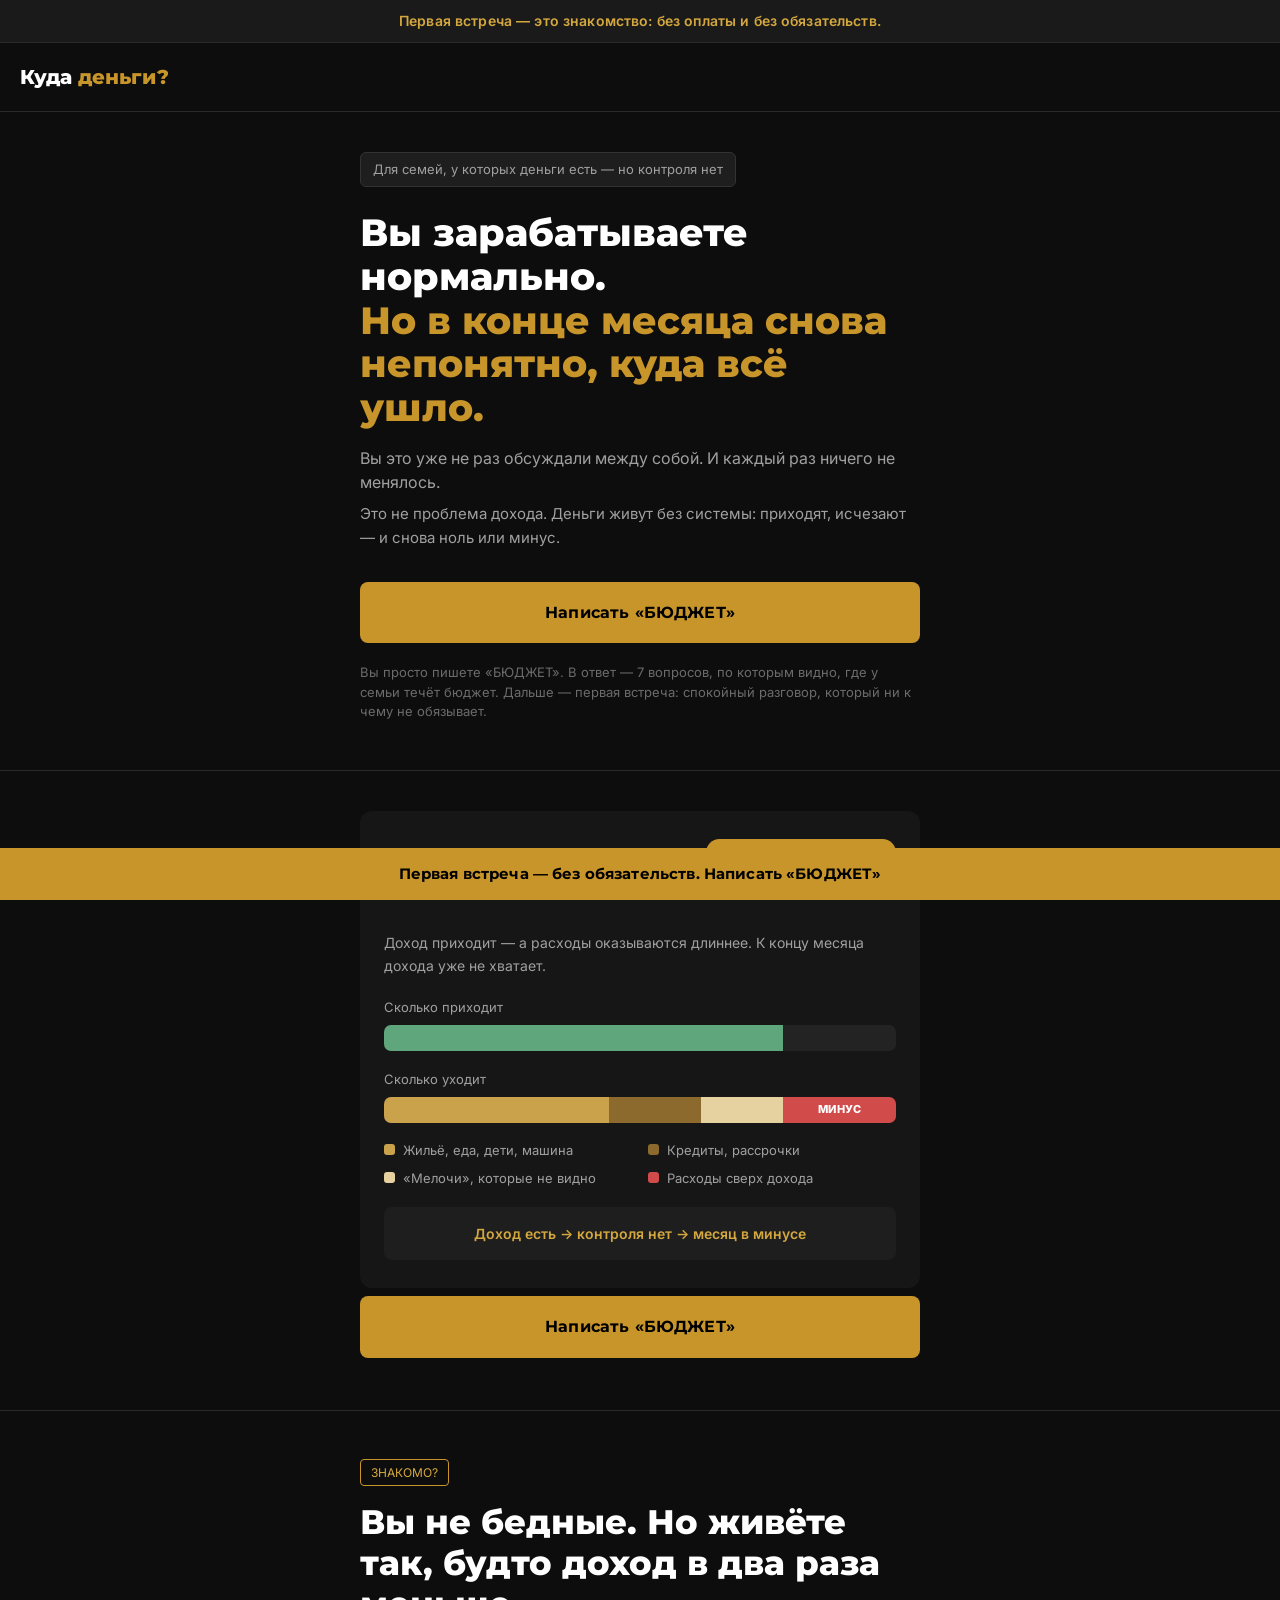
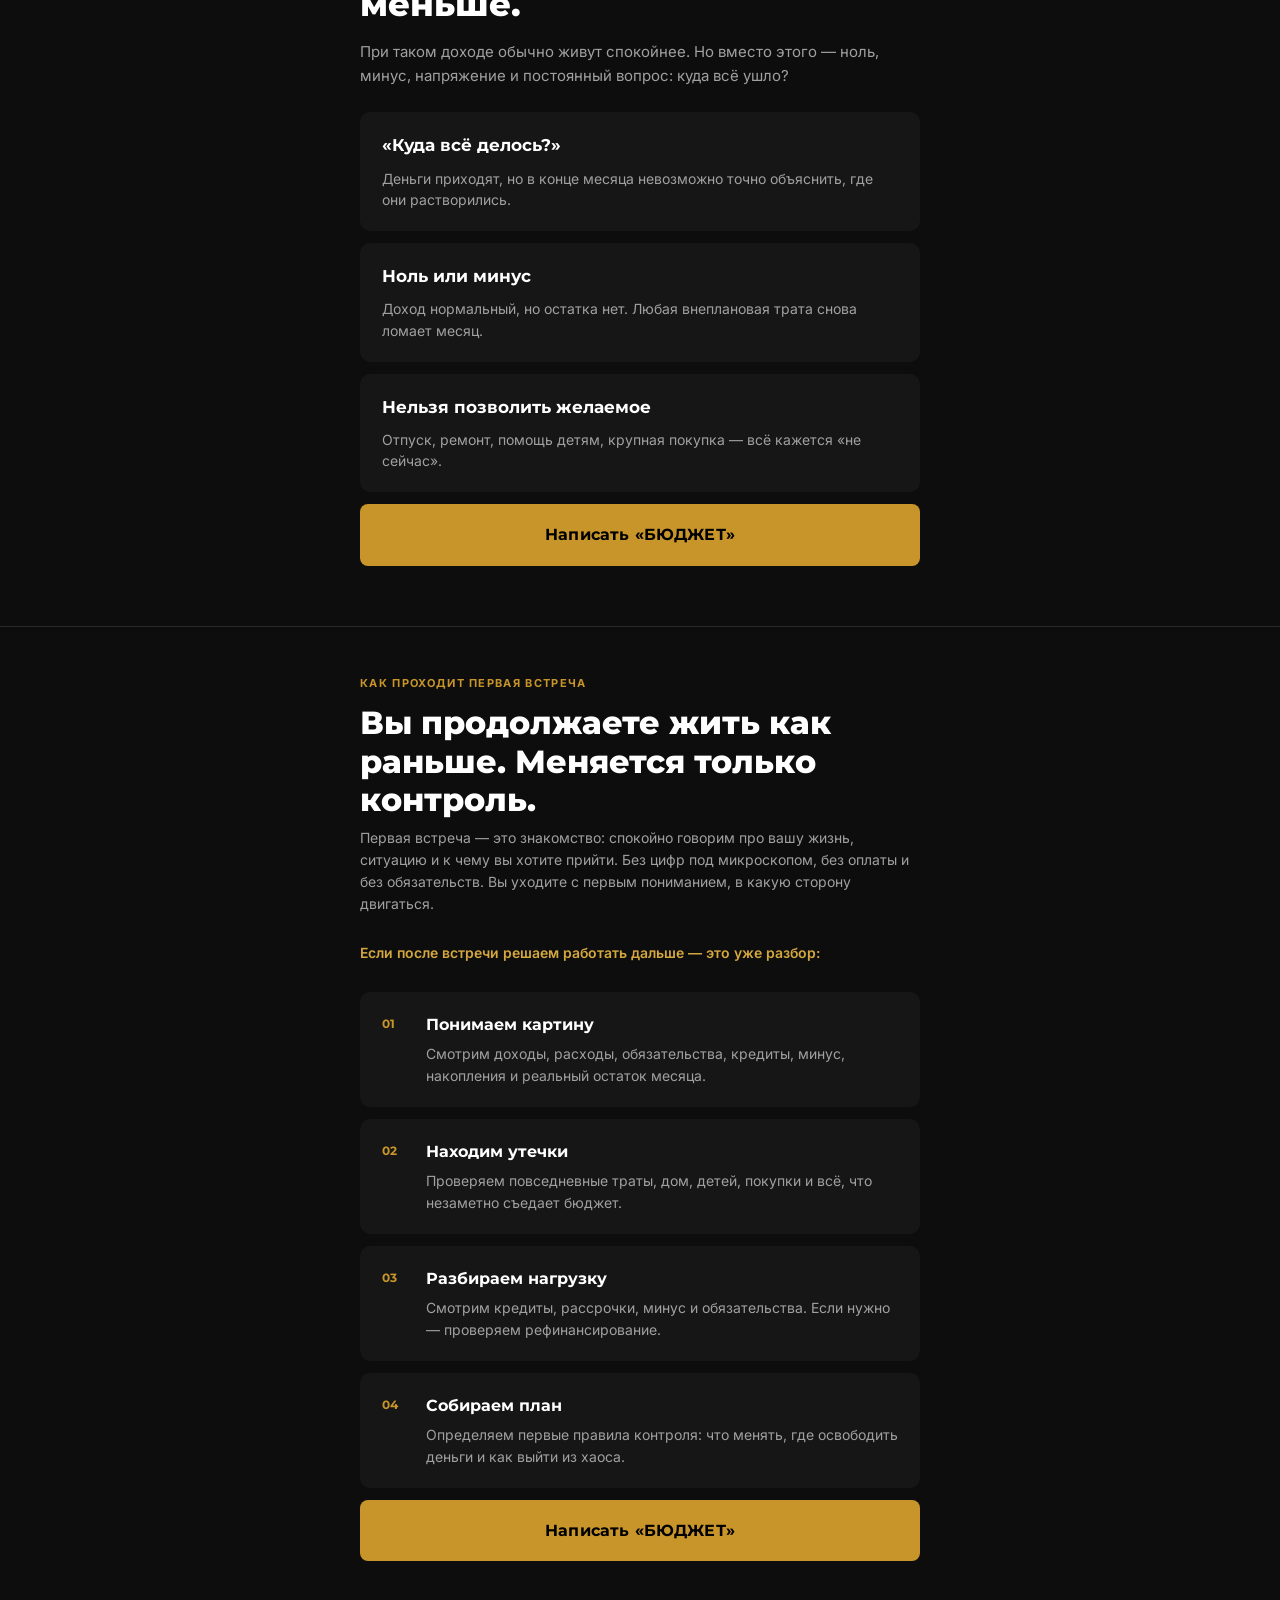
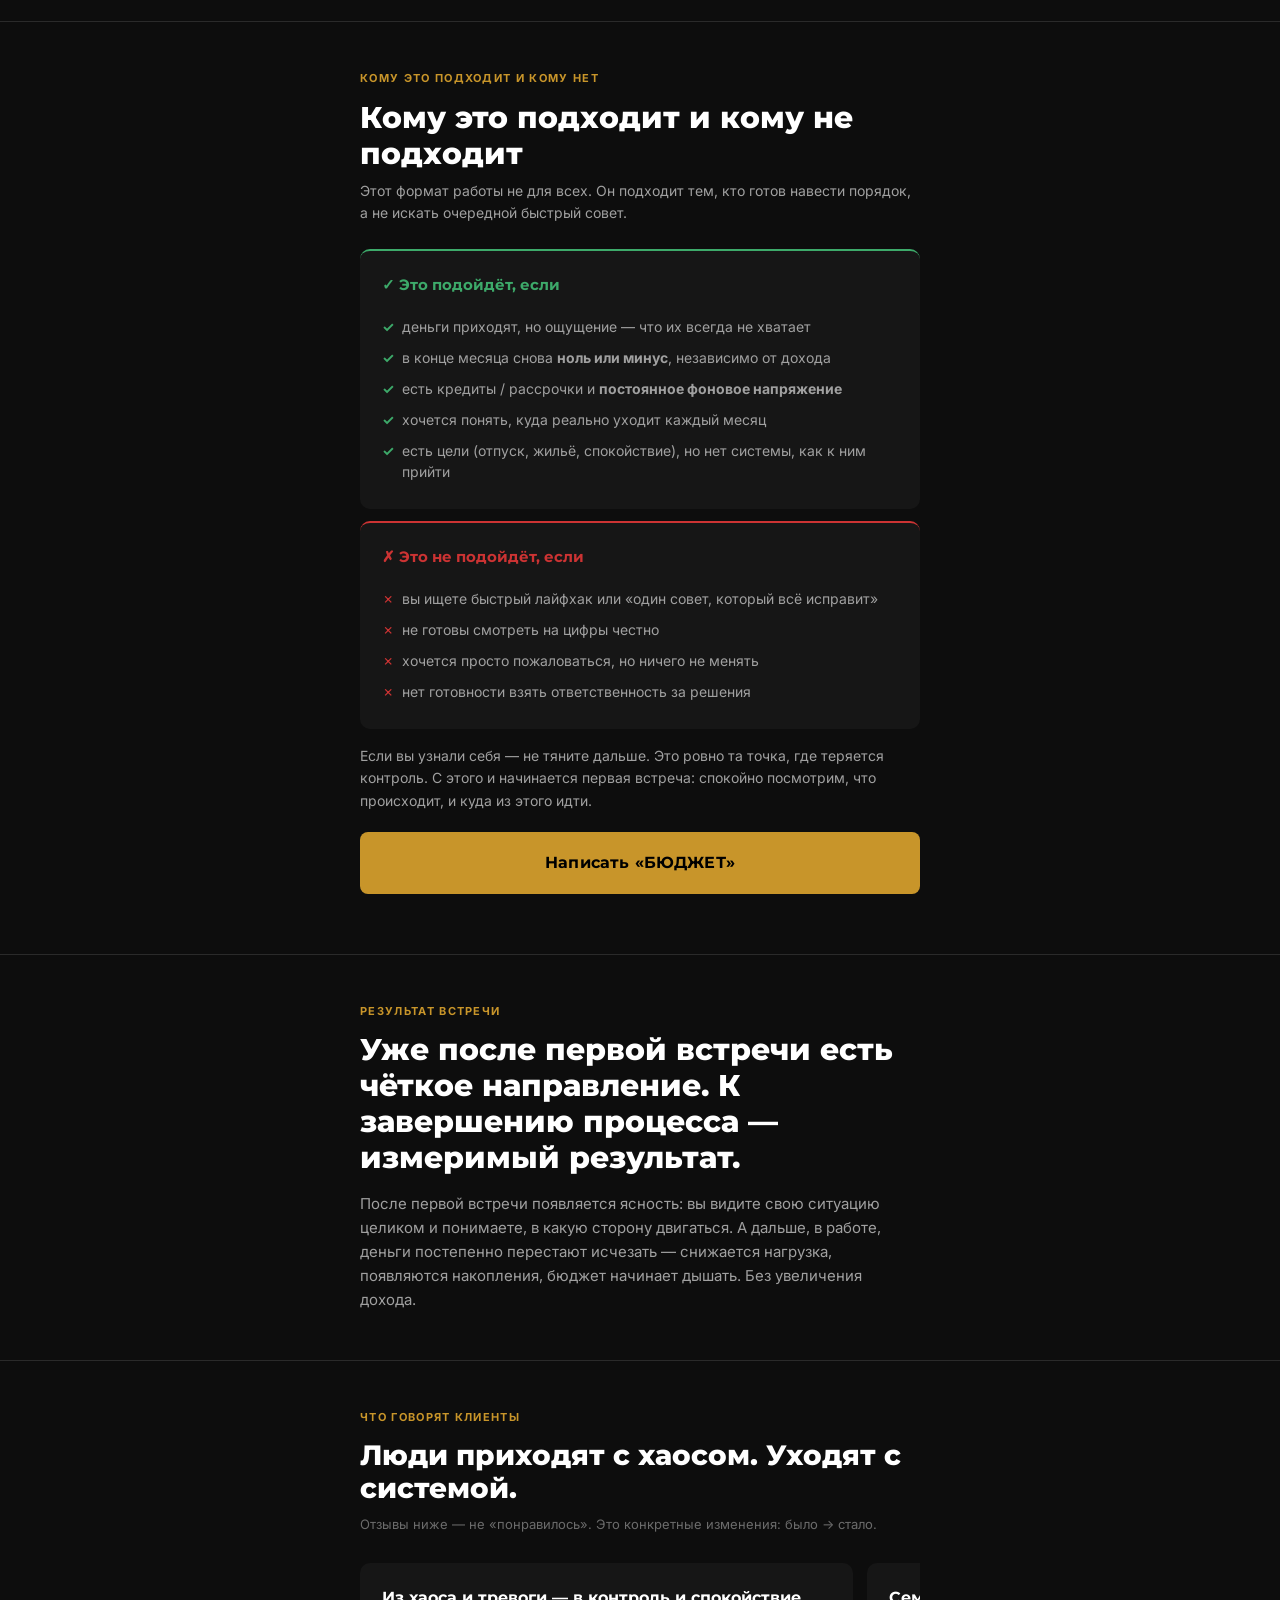
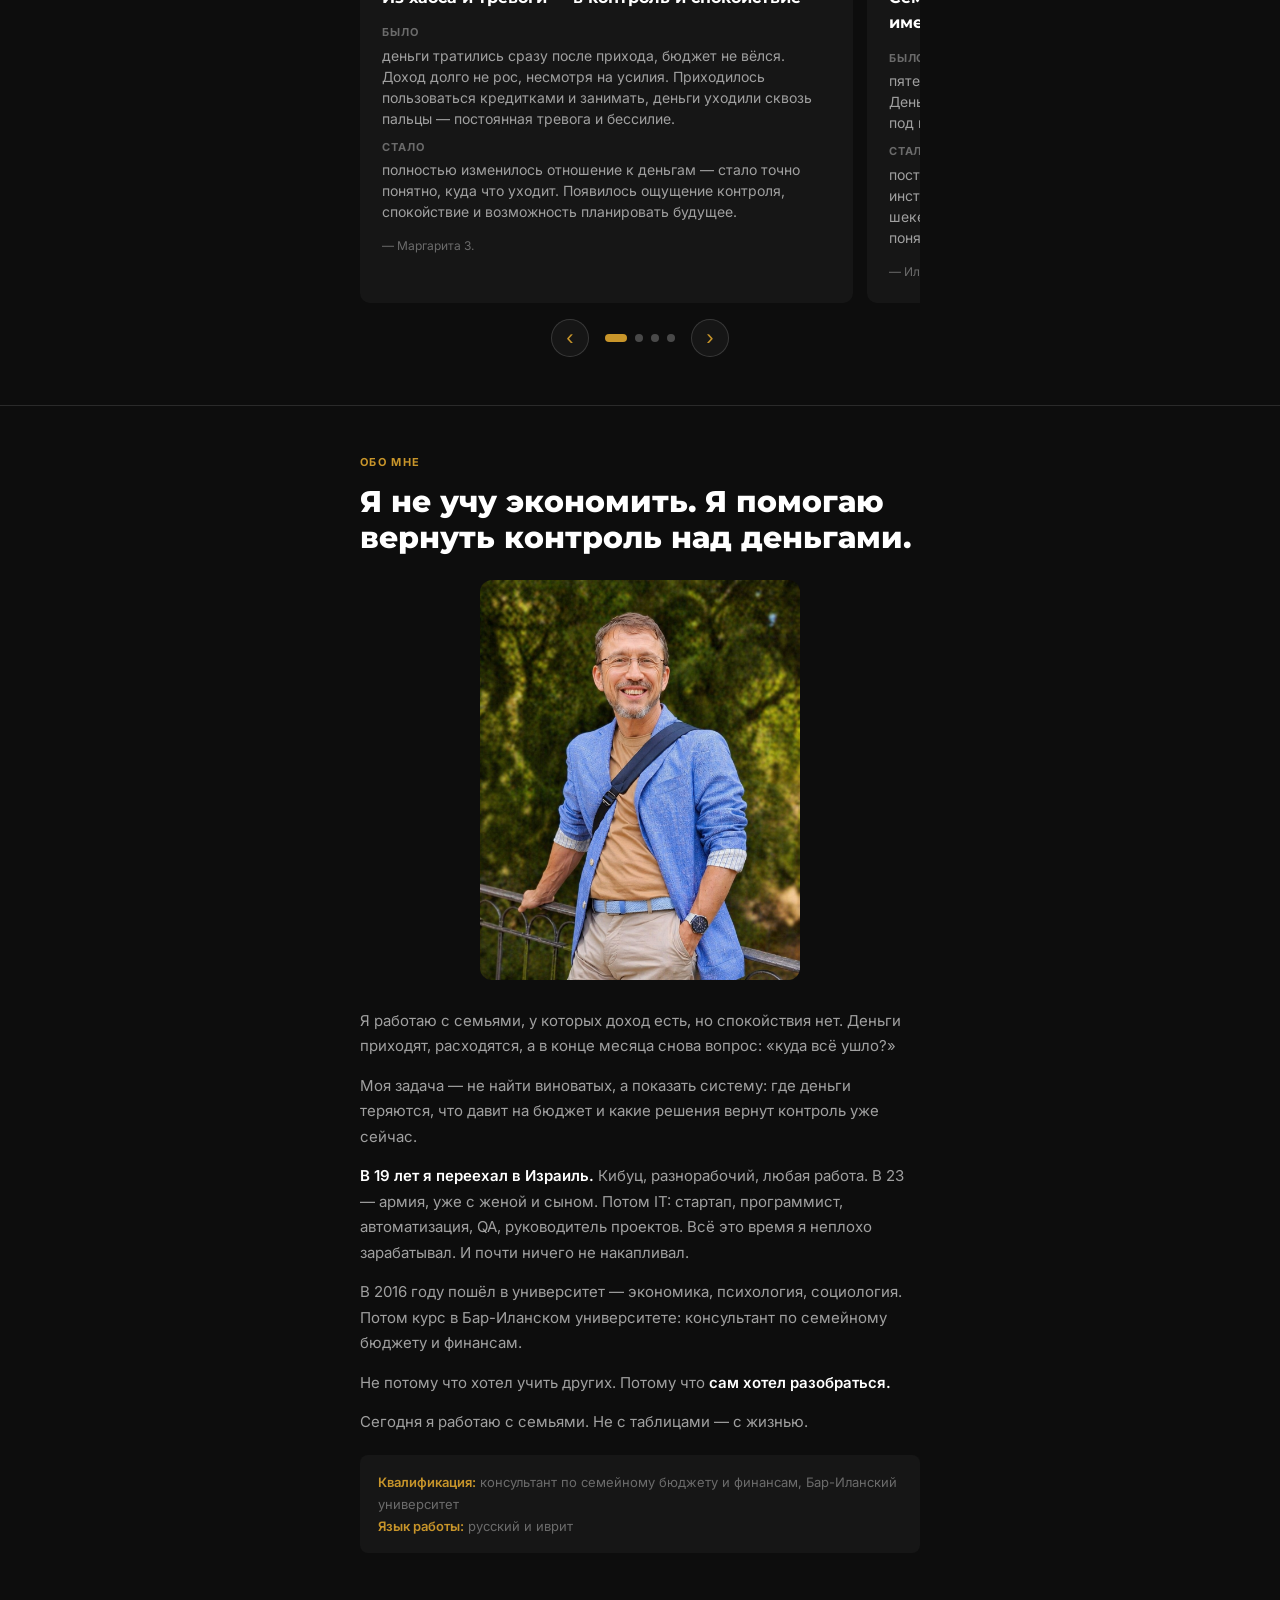
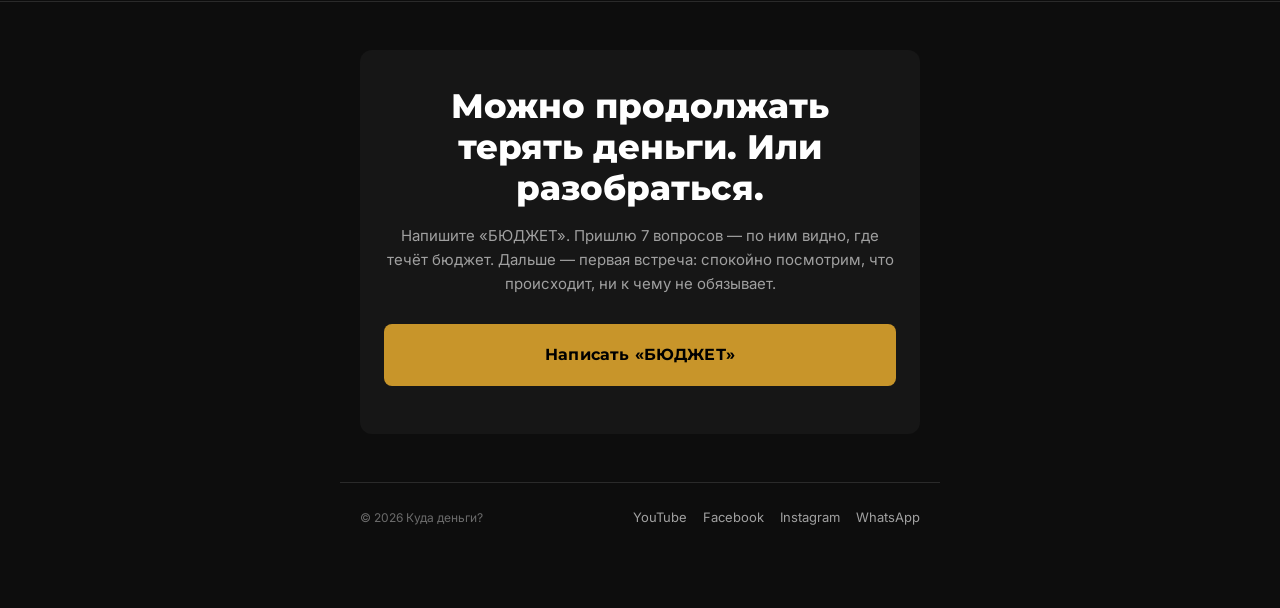
==== index.html @ dfafa6aa "index.html" ====
<!DOCTYPE html>
<html lang="ru">
<head>
<meta charset="UTF-8">
<meta name="viewport" content="width=device-width, initial-scale=1.0">

<!-- Google tag (gtag.js) -->
<script async src="https://www.googletagmanager.com/gtag/js?id=G-37GQ5B9LB5"></script>
<script>
  window.dataLayer = window.dataLayer || [];
  function gtag(){dataLayer.push(arguments);}
  gtag('js', new Date());
  gtag('config', 'G-37GQ5B9LB5');
</script>

<title>Куда деньги? | Игорь Кунгуров — семейный финансовый консультант | Израиль</title>
<meta name="description" content="Семейный финансовый консультант в Израиле. Разберём куда уходят деньги, найдём утечки и построим систему. Первая встреча — разговор, не лекция.">
<link rel="preconnect" href="https://fonts.googleapis.com">
<link rel="preconnect" href="https://fonts.gstatic.com" crossorigin>
<link href="https://fonts.googleapis.com/css2?family=Montserrat:wght@400;600;700;800&family=Inter:wght@400;500&display=swap" rel="stylesheet">
<style>
  :root {
    --bg: #0D0D0D;
    --bg-card: #161616;
    --bg-card2: #1E1E1E;
    --gold: #C8952A;
    --gold-light: #D4A83E;
    --gold-btn: #C8952A;
    --text: #FFFFFF;
    --text-muted: #A0A0A0;
    --text-dim: #6B6B6B;
    --green: #3DAA6A;
    --red: #CC3333;
    --border: #2A2A2A;
  }

  * { margin: 0; padding: 0; box-sizing: border-box; }

  body {
    background: var(--bg);
    color: var(--text);
    font-family: 'Inter', sans-serif;
    font-size: 16px;
    line-height: 1.6;
    -webkit-font-smoothing: antialiased;
  }

  /* ── STICKY CTA ── */
  .sticky-cta {
    position: fixed;
    bottom: 0; left: 0; right: 0;
    background: var(--gold);
    color: #000;
    text-align: center;
    padding: 14px 20px;
    font-family: 'Montserrat', sans-serif;
    font-weight: 700;
    font-size: 15px;
    z-index: 1000;
    text-decoration: none;
    display: block;
    letter-spacing: 0.01em;
  }
  .sticky-cta:hover { background: var(--gold-light); }

  /* ── URGENCY BAR ── */
  .urgency-bar {
    background: #1A1A1A;
    border-bottom: 1px solid #2A2A2A;
    padding: 10px 20px;
    text-align: center;
    font-size: 14px;
    font-weight: 600;
    color: var(--gold-light);
    letter-spacing: 0.01em;
  }
  .urgency-bar span { margin-right: 6px; }

  /* ── HEADER ── */
  header {
    padding: 18px 20px;
    border-bottom: 1px solid var(--border);
  }
  .logo {
    font-family: 'Montserrat', sans-serif;
    font-size: 20px;
    font-weight: 800;
    color: var(--text);
  }
  .logo em { color: var(--gold); font-style: normal; }

  /* ── SECTIONS ── */
  section { padding: 48px 20px; max-width: 600px; margin: 0 auto; }

  /* ── HERO ── */
  .hero { padding-top: 40px; padding-bottom: 48px; }
  .hero-tag {
    display: inline-block;
    background: #1E1E1E;
    border: 1px solid #333;
    border-radius: 6px;
    padding: 6px 12px;
    font-size: 13px;
    color: var(--text-muted);
    margin-bottom: 24px;
  }
  .hero h1 {
    font-family: 'Montserrat', sans-serif;
    font-size: clamp(28px, 7vw, 38px);
    font-weight: 800;
    line-height: 1.15;
    margin-bottom: 8px;
  }
  .hero h1 em {
    color: var(--gold);
    font-style: normal;
    display: block;
  }
  .hero-sub {
    font-size: 16px;
    color: var(--text-muted);
    margin: 16px 0 8px;
    line-height: 1.5;
  }
  .hero-body {
    font-size: 15px;
    color: var(--text-muted);
    margin-bottom: 32px;
    line-height: 1.6;
  }
  .btn-primary {
    display: block;
    width: 100%;
    background: var(--gold-btn);
    color: #000;
    font-family: 'Montserrat', sans-serif;
    font-weight: 700;
    font-size: 16px;
    padding: 18px 24px;
    border-radius: 8px;
    text-align: center;
    text-decoration: none;
    border: none;
    cursor: pointer;
    margin-bottom: 12px;
    letter-spacing: 0.01em;
  }
  .btn-primary:hover { background: var(--gold-light); }
  .btn-secondary {
    display: block;
    width: 100%;
    background: transparent;
    color: var(--text-muted);
    font-size: 14px;
    padding: 10px 24px;
    border-radius: 8px;
    text-align: center;
    text-decoration: underline;
    text-underline-offset: 3px;
    cursor: pointer;
    border: none;
  }
  .hero-note {
    margin-top: 20px;
    font-size: 13px;
    color: var(--text-dim);
    line-height: 1.5;
  }

  /* ── BUDGET VISUALIZATION ── */
  .budget-section {
    background: var(--bg-card);
    border-radius: 12px;
    padding: 28px 24px;
    margin: 0 auto;
    max-width: 600px;
  }
  .budget-tag {
    float: right;
    background: var(--gold);
    color: #000;
    font-weight: 700;
    font-size: 12px;
    padding: 4px 10px;
    border-radius: 20px;
    white-space: nowrap;
  }
  .budget-section h2 {
    font-family: 'Montserrat', sans-serif;
    font-size: 24px;
    font-weight: 800;
    margin-bottom: 28px;
    clear: both;
  }
  .budget-row {
    margin-bottom: 18px;
  }
  .budget-row-top {
    display: flex;
    justify-content: space-between;
    align-items: center;
    margin-bottom: 6px;
    font-size: 14px;
    color: var(--text-muted);
  }
  .budget-row-top .amount {
    font-weight: 600;
    color: var(--text);
    font-size: 15px;
  }
  .budget-lead {
    font-size: 14px;
    color: var(--text-muted);
    line-height: 1.6;
    margin-bottom: 20px;
  }
  .bgt-label {
    font-size: 13px;
    color: var(--text-muted);
    margin-bottom: 7px;
  }
  .bgt-track {
    display: flex;
    height: 26px;
    border-radius: 7px;
    overflow: hidden;
    background: #232323;
    margin-bottom: 18px;
  }
  .bgt-income { width: 78%; background: #5FA67D; }   /* зелёный — то, что приходит */
  .bgt-seg { height: 100%; display:flex; align-items:center; justify-content:center; }
  .s-home   { width: 44%; background: #C9A24B; }     /* жильё/еда — золотой */
  .s-credit { width: 18%; background: #8C6A2E; }     /* кредиты — бронза */
  .s-small  { width: 16%; background: #E6D2A0; }     /* мелочи — светлый */
  .s-minus  {
    width: 22%;
    background: #D24B4B;                              /* красный — минус */
    color: #fff;
    font-size: 11px;
    font-weight: 800;
    letter-spacing: .5px;
    text-transform: uppercase;
  }
  .budget-legend {
    list-style: none;
    padding: 0;
    margin: 4px 0 0;
    display: grid;
    grid-template-columns: 1fr 1fr;
    gap: 10px 16px;
  }
  .budget-legend li {
    display: flex;
    align-items: center;
    font-size: 13px;
    color: var(--text-muted);
    line-height: 1.4;
  }
  .budget-legend .dot {
    width: 11px; height: 11px;
    border-radius: 3px;
    margin-right: 8px;
    flex-shrink: 0;
  }
  .dot-home   { background: #C9A24B; }
  .dot-credit { background: #8C6A2E; }
  .dot-small  { background: #E6D2A0; }
  .dot-minus  { background: #D24B4B; }
  @media (max-width: 480px){
    .budget-legend { grid-template-columns: 1fr; }
  }

  .budget-summary {
    background: #1E1E1E;
    border-radius: 8px;
    padding: 14px 18px;
    margin-top: 20px;
    text-align: center;
    font-weight: 600;
    font-size: 14px;
    color: var(--gold-light);
    line-height: 1.8;
  }

  /* ── STORIES CAROUSEL ── */
  .stories { margin-top: 20px; }
  .stories-track {
    display: flex;
    gap: 14px;
    overflow-x: auto;
    scroll-snap-type: x mandatory;
    -webkit-overflow-scrolling: touch;
    scrollbar-width: none;
    padding-bottom: 2px;
  }
  .stories-track::-webkit-scrollbar { display: none; }
  .stories-track .case-card {
    flex: 0 0 88%;
    scroll-snap-align: start;
    margin: 0;
  }
  .stories-nav {
    display: flex;
    align-items: center;
    justify-content: center;
    gap: 16px;
    margin-top: 14px;
  }
  .stories-arrow {
    background: var(--bg-card);
    border: 1px solid rgba(255,255,255,.15);
    color: var(--gold);
    width: 38px; height: 38px;
    border-radius: 50%;
    font-size: 22px;
    line-height: 1;
    cursor: pointer;
    display: flex; align-items: center; justify-content: center;
    transition: .2s;
    flex-shrink: 0;
  }
  .stories-arrow:hover { background: var(--gold); color: #000; }
  .stories-dots { display: flex; gap: 8px; }
  .stories-dot {
    width: 8px; height: 8px; border-radius: 50%;
    background: rgba(255,255,255,.25);
    cursor: pointer; transition: .2s;
  }
  .stories-dot.active { background: var(--gold); width: 22px; border-radius: 4px; }

  /* ── QUOTE ── */
  .quote-card {
    background: var(--bg-card);
    border-left: 3px solid var(--gold);
    border-radius: 0 8px 8px 0;
    padding: 16px 20px;
    margin-bottom: 12px;
  }
  .quote-text {
    font-size: 15px;
    font-style: italic;
    line-height: 1.5;
    margin-bottom: 6px;
  }
  .quote-attr {
    font-size: 12px;
    color: var(--text-dim);
  }

  /* ── SECTION LABELS ── */
  .section-label {
    font-size: 11px;
    font-weight: 700;
    letter-spacing: 0.12em;
    color: var(--gold);
    text-transform: uppercase;
    margin-bottom: 12px;
  }

  /* ── RECOGNITION ── */
  .recog-tag {
    display: inline-block;
    font-size: 12px;
    color: var(--gold-light);
    border: 1px solid var(--gold);
    border-radius: 4px;
    padding: 3px 10px;
    margin-bottom: 16px;
  }
  .recog-h2 {
    font-family: 'Montserrat', sans-serif;
    font-size: clamp(24px, 6vw, 34px);
    font-weight: 800;
    line-height: 1.2;
    margin-bottom: 16px;
  }

  /* ── PAIN CARDS ── */
  .pain-card {
    background: var(--bg-card);
    border-radius: 10px;
    padding: 20px 22px;
    margin-bottom: 12px;
  }
  .pain-card h3 {
    font-family: 'Montserrat', sans-serif;
    font-size: 17px;
    font-weight: 700;
    margin-bottom: 8px;
  }
  .pain-card p {
    font-size: 14px;
    color: var(--text-muted);
    line-height: 1.55;
  }

  /* ── HOW IT WORKS ── */
  .how-h2 {
    font-family: 'Montserrat', sans-serif;
    font-size: clamp(22px, 5.5vw, 32px);
    font-weight: 800;
    line-height: 1.2;
    margin-bottom: 8px;
  }
  .how-sub {
    font-size: 14px;
    color: var(--text-muted);
    margin-bottom: 28px;
    line-height: 1.55;
  }
  .step-card {
    background: var(--bg-card);
    border-radius: 10px;
    padding: 20px 22px;
    margin-bottom: 12px;
    display: flex;
    gap: 16px;
    align-items: flex-start;
  }
  .step-num {
    font-family: 'Montserrat', sans-serif;
    font-size: 12px;
    font-weight: 700;
    color: var(--gold);
    min-width: 28px;
    margin-top: 2px;
  }
  .step-card h3 {
    font-family: 'Montserrat', sans-serif;
    font-size: 16px;
    font-weight: 700;
    margin-bottom: 6px;
  }
  .step-card p {
    font-size: 14px;
    color: var(--text-muted);
    line-height: 1.55;
  }

  /* ── FIT / NOT FIT ── */
  .fit-box {
    background: var(--bg-card);
    border-radius: 10px;
    padding: 22px 22px;
    margin-bottom: 12px;
  }
  .fit-box.yes { border-top: 2px solid var(--green); }
  .fit-box.no  { border-top: 2px solid var(--red); }
  .fit-header {
    font-family: 'Montserrat', sans-serif;
    font-size: 15px;
    font-weight: 700;
    margin-bottom: 14px;
  }
  .fit-header.yes { color: var(--green); }
  .fit-header.no  { color: var(--red); }
  .fit-list { list-style: none; }
  .fit-list li {
    font-size: 14px;
    color: var(--text-muted);
    padding: 5px 0;
    padding-left: 20px;
    position: relative;
    line-height: 1.5;
  }
  .fit-list li::before {
    position: absolute;
    left: 0;
  }
  .fit-list.yes li::before { content: '✓'; color: var(--green); font-weight: 700; }
  .fit-list.no  li::before { content: '✗'; color: var(--red); }

  /* ── RESULT ── */
  .result-h2 {
    font-family: 'Montserrat', sans-serif;
    font-size: clamp(22px, 5.5vw, 30px);
    font-weight: 800;
    line-height: 1.2;
    margin-bottom: 16px;
  }
  .result-body {
    font-size: 15px;
    color: var(--text-muted);
    line-height: 1.6;
  }
  .highlight-number {
    color: var(--gold);
    font-weight: 700;
  }

  /* ── TESTIMONIALS ── */
  .testimonial-intro {
    font-family: 'Montserrat', sans-serif;
    font-size: clamp(22px, 5vw, 28px);
    font-weight: 800;
    line-height: 1.2;
    margin-bottom: 8px;
  }
  .testimonial-sub {
    font-size: 13px;
    color: var(--text-dim);
    margin-bottom: 28px;
  }
  .testimonial-big {
    background: var(--bg-card);
    border-radius: 10px;
    padding: 22px;
    margin-bottom: 12px;
  }
  .testimonial-big blockquote {
    font-family: 'Montserrat', sans-serif;
    font-size: 17px;
    font-weight: 700;
    line-height: 1.4;
    margin-bottom: 10px;
  }
  .testimonial-big cite {
    font-size: 12px;
    color: var(--text-dim);
    font-style: normal;
  }

  /* ── CASE STUDY ── */
  .case-card {
    background: var(--bg-card);
    border-radius: 10px;
    padding: 22px;
    margin-bottom: 12px;
  }
  .case-card h3 {
    font-family: 'Montserrat', sans-serif;
    font-size: 16px;
    font-weight: 700;
    margin-bottom: 14px;
  }
  .case-row { margin-bottom: 10px; }
  .case-label {
    font-size: 11px;
    font-weight: 700;
    text-transform: uppercase;
    letter-spacing: 0.08em;
    color: var(--text-dim);
    margin-bottom: 3px;
  }
  .case-text {
    font-size: 14px;
    color: var(--text-muted);
    line-height: 1.5;
  }
  .case-result {
    background: #1A2A1A;
    border-radius: 6px;
    padding: 14px 16px;
    margin-top: 12px;
    font-size: 14px;
    color: #7CCC9A;
    line-height: 1.55;
  }
  .case-result strong {
    display: block;
    margin-bottom: 4px;
    font-size: 12px;
    text-transform: uppercase;
    letter-spacing: 0.08em;
  }
  .read-original {
    display: block;
    font-size: 13px;
    color: var(--gold);
    margin-top: 12px;
    text-decoration: none;
  }
  .read-original:hover { text-decoration: underline; }

  /* ── ABOUT ── */
  .about-h2 {
    font-family: 'Montserrat', sans-serif;
    font-size: clamp(22px, 5.5vw, 30px);
    font-weight: 800;
    line-height: 1.2;
    margin-bottom: 24px;
  }
  .about-photo {
    width: 100%;
    max-width: 320px;
    border-radius: 12px;
    display: block;
    margin: 0 auto 28px;
    object-fit: cover;
  }
  .about-body {
    font-size: 15px;
    color: var(--text-muted);
    line-height: 1.7;
  }
  .about-body p { margin-bottom: 14px; }
  .about-body strong { color: var(--text); font-weight: 600; }
  .about-credentials {
    background: var(--bg-card);
    border-radius: 8px;
    padding: 16px 18px;
    margin-top: 20px;
    font-size: 13px;
    color: var(--text-dim);
    line-height: 1.7;
  }
  .about-credentials span { color: var(--gold); font-weight: 600; }

  /* ── FINAL CTA ── */
  .final-cta {
    background: var(--bg-card);
    border-radius: 12px;
    padding: 36px 24px;
    text-align: center;
  }
  .final-cta h2 {
    font-family: 'Montserrat', sans-serif;
    font-size: clamp(24px, 6vw, 34px);
    font-weight: 800;
    line-height: 1.2;
    margin-bottom: 16px;
  }
  .final-cta p {
    font-size: 15px;
    color: var(--text-muted);
    margin-bottom: 28px;
    line-height: 1.6;
  }

  /* ── FOOTER ── */
  footer {
    border-top: 1px solid var(--border);
    padding: 24px 20px 80px;
    max-width: 600px;
    margin: 0 auto;
    display: flex;
    justify-content: space-between;
    align-items: center;
    flex-wrap: wrap;
    gap: 12px;
  }
  .footer-copy {
    font-size: 12px;
    color: var(--text-dim);
  }
  .footer-links {
    display: flex;
    gap: 16px;
    flex-wrap: wrap;
  }
  .footer-links a {
    font-size: 13px;
    color: var(--text-muted);
    text-decoration: none;
  }
  .footer-links a:hover { color: var(--gold); }

  /* ── DIVIDER ── */
  .divider {
    border: none;
    border-top: 1px solid var(--border);
    margin: 0;
  }

  /* ── UTIL ── */
  .pb-0 { padding-bottom: 0; }
  .pt-0 { padding-top: 0; }
</style>
  <script>
    const WHATSAPP_NUMBER = "972526656406";
    const WHATSAPP_TEXT = "БЮДЖЕТ";
    const YOUTUBE_LINK = "https://youtube.com/@dengi.povzroslomu";
    const FACEBOOK_LINK = "https://facebook.com/Igor.Kungurov.Family.Budget";
    const INSTAGRAM_LINK = "https://instagram.com/igor_kungurov_family_budget";
  </script>
</head>
<body>

<!-- STICKY CTA -->
<a href="https://wa.me/972526656406?text=%D0%91%D0%AE%D0%94%D0%96%D0%95%D0%A2" class="sticky-cta">
  Первая встреча — без обязательств. Написать «БЮДЖЕТ»
</a>

<!-- URGENCY BAR -->
<div class="urgency-bar">
  Первая встреча — это знакомство: без оплаты и без обязательств.
</div>

<!-- HEADER -->
<header>
  <div class="logo">Куда <em>деньги?</em></div>
</header>

<!-- HERO -->
<section class="hero">
  <div class="hero-tag">Для семей, у которых деньги есть — но контроля нет</div>

  <h1>
    Вы зарабатываете нормально.
    <em>Но в конце месяца снова непонятно, куда всё ушло.</em>
  </h1>

  <p class="hero-sub">
    Вы это уже не раз обсуждали между собой. И каждый раз ничего не менялось.
  </p>
  <p class="hero-body">
    Это не проблема дохода. Деньги живут без системы: приходят, исчезают — и снова ноль или минус.
  </p>

  <a href="https://wa.me/972526656406?text=%D0%91%D0%AE%D0%94%D0%96%D0%95%D0%A2" class="btn-primary">
    Написать «БЮДЖЕТ»
  </a>

  <p class="hero-note">
    Вы просто пишете «БЮДЖЕТ». В ответ — 7 вопросов, по которым видно, где у семьи течёт бюджет. Дальше — первая встреча: спокойный разговор, который ни к чему не обязывает.
  </p>
</section>

<hr class="divider">

<!-- BUDGET VISUALIZATION -->
<section style="padding-top: 40px; padding-bottom: 40px;">
  <div class="budget-section">
    <div>
      <span class="budget-tag">Деньги есть — контроля нет</span>
      <h2>Узнаёте картину?</h2>
    </div>

    <p class="budget-lead">Доход приходит — а расходы оказываются длиннее. К концу месяца дохода уже не хватает.</p>

    <div class="bgt-label">Сколько приходит</div>
    <div class="bgt-track">
      <div class="bgt-income"></div>
    </div>

    <div class="bgt-label">Сколько уходит</div>
    <div class="bgt-track">
      <div class="bgt-seg s-home"></div>
      <div class="bgt-seg s-credit"></div>
      <div class="bgt-seg s-small"></div>
      <div class="bgt-seg s-minus">минус</div>
    </div>

    <ul class="budget-legend">
      <li><span class="dot dot-home"></span>Жильё, еда, дети, машина</li>
      <li><span class="dot dot-credit"></span>Кредиты, рассрочки</li>
      <li><span class="dot dot-small"></span>«Мелочи», которые не видно</li>
      <li><span class="dot dot-minus"></span>Расходы сверх дохода</li>
    </ul>

    <div class="budget-summary">
      Доход есть → контроля нет → месяц в минусе
    </div>
  </div>

  <a href="https://wa.me/972526656406?text=%D0%91%D0%AE%D0%94%D0%96%D0%95%D0%A2" class="btn-primary" style="margin-top: 8px;">
    Написать «БЮДЖЕТ»
  </a>
</section>

<hr class="divider">

<!-- RECOGNITION -->
<section>
  <span class="recog-tag">ЗНАКОМО?</span>
  <h2 class="recog-h2">Вы не бедные. Но живёте так, будто доход в два раза меньше.</h2>
  <p style="font-size: 15px; color: var(--text-muted); line-height: 1.6; margin-bottom: 24px;">
    При таком доходе обычно живут спокойнее. Но вместо этого — ноль, минус, напряжение и постоянный вопрос: куда всё ушло?
  </p>

  <div class="pain-card">
    <h3>«Куда всё делось?»</h3>
    <p>Деньги приходят, но в конце месяца невозможно точно объяснить, где они растворились.</p>
  </div>
  <div class="pain-card">
    <h3>Ноль или минус</h3>
    <p>Доход нормальный, но остатка нет. Любая внеплановая трата снова ломает месяц.</p>
  </div>
  <div class="pain-card">
    <h3>Нельзя позволить желаемое</h3>
    <p>Отпуск, ремонт, помощь детям, крупная покупка — всё кажется «не сейчас».</p>
  </div>

  <a href="https://wa.me/972526656406?text=%D0%91%D0%AE%D0%94%D0%96%D0%95%D0%A2" class="btn-primary" style="margin-top: 8px;">
    Написать «БЮДЖЕТ»
  </a>
</section>

<hr class="divider">

<!-- HOW IT WORKS -->
<section id="how-it-works">
  <div class="section-label">КАК ПРОХОДИТ ПЕРВАЯ ВСТРЕЧА</div>
  <h2 class="how-h2">Вы продолжаете жить как раньше. Меняется только контроль.</h2>
  <p class="how-sub">Первая встреча — это знакомство: спокойно говорим про вашу жизнь, ситуацию и к чему вы хотите прийти. Без цифр под микроскопом, без оплаты и без обязательств. Вы уходите с первым пониманием, в какую сторону двигаться.</p>

  <p class="how-sub" style="color: var(--gold-light); font-weight: 600;">Если после встречи решаем работать дальше — это уже разбор:</p>

  <div class="step-card">
    <div class="step-num">01</div>
    <div>
      <h3>Понимаем картину</h3>
      <p>Смотрим доходы, расходы, обязательства, кредиты, минус, накопления и реальный остаток месяца.</p>
    </div>
  </div>
  <div class="step-card">
    <div class="step-num">02</div>
    <div>
      <h3>Находим утечки</h3>
      <p>Проверяем повседневные траты, дом, детей, покупки и всё, что незаметно съедает бюджет.</p>
    </div>
  </div>
  <div class="step-card">
    <div class="step-num">03</div>
    <div>
      <h3>Разбираем нагрузку</h3>
      <p>Смотрим кредиты, рассрочки, минус и обязательства. Если нужно — проверяем рефинансирование.</p>
    </div>
  </div>
  <div class="step-card">
    <div class="step-num">04</div>
    <div>
      <h3>Собираем план</h3>
      <p>Определяем первые правила контроля: что менять, где освободить деньги и как выйти из хаоса.</p>
    </div>
  </div>

  <a href="https://wa.me/972526656406?text=%D0%91%D0%AE%D0%94%D0%96%D0%95%D0%A2" class="btn-primary" style="margin-top: 8px;">
    Написать «БЮДЖЕТ»
  </a>
</section>

<hr class="divider">

<!-- FIT / NOT FIT -->
<section>
  <div class="section-label">КОМУ ЭТО ПОДХОДИТ И КОМУ НЕТ</div>
  <h2 style="font-family: 'Montserrat', sans-serif; font-size: clamp(22px, 5.5vw, 30px); font-weight: 800; line-height: 1.2; margin-bottom: 8px;">Кому это подходит и кому не подходит</h2>
  <p style="font-size: 14px; color: var(--text-muted); margin-bottom: 24px;">Этот формат работы не для всех. Он подходит тем, кто готов навести порядок, а не искать очередной быстрый совет.</p>

  <div class="fit-box yes">
    <div class="fit-header yes">✓ Это подойдёт, если</div>
    <ul class="fit-list yes">
      <li>деньги приходят, но ощущение — что их всегда не хватает</li>
      <li>в конце месяца снова <strong>ноль или минус</strong>, независимо от дохода</li>
      <li>есть кредиты / рассрочки и <strong>постоянное фоновое напряжение</strong></li>
      <li>хочется понять, куда реально уходит каждый месяц</li>
      <li>есть цели (отпуск, жильё, спокойствие), но нет системы, как к ним прийти</li>
    </ul>
  </div>

  <div class="fit-box no">
    <div class="fit-header no">✗ Это не подойдёт, если</div>
    <ul class="fit-list no">
      <li>вы ищете быстрый лайфхак или «один совет, который всё исправит»</li>
      <li>не готовы смотреть на цифры честно</li>
      <li>хочется просто пожаловаться, но ничего не менять</li>
      <li>нет готовности взять ответственность за решения</li>
    </ul>
  </div>

  <p style="font-size: 14px; color: var(--text-muted); margin-top: 16px; line-height: 1.6;">
    Если вы узнали себя — не тяните дальше. Это ровно та точка, где теряется контроль. С этого и начинается первая встреча: спокойно посмотрим, что происходит, и куда из этого идти.
  </p>

  <a href="https://wa.me/972526656406?text=%D0%91%D0%AE%D0%94%D0%96%D0%95%D0%A2" class="btn-primary" style="margin-top: 20px;">
    Написать «БЮДЖЕТ»
  </a>
</section>

<hr class="divider">

<!-- RESULT -->
<section>
  <div class="section-label">РЕЗУЛЬТАТ ВСТРЕЧИ</div>
  <h2 class="result-h2">Уже после первой встречи есть чёткое направление. К завершению процесса — измеримый результат.</h2>
  <p class="result-body">
    После первой встречи появляется ясность: вы видите свою ситуацию целиком и понимаете, в какую сторону двигаться. А дальше, в работе, деньги постепенно перестают исчезать — снижается нагрузка, появляются накопления, бюджет начинает дышать. Без увеличения дохода.
  </p>
</section>

<hr class="divider">

<!-- TESTIMONIALS -->
<section>
  <div class="section-label">ЧТО ГОВОРЯТ КЛИЕНТЫ</div>
  <h2 class="testimonial-intro">Люди приходят с хаосом. Уходят с системой.</h2>
  <p class="testimonial-sub">Отзывы ниже — не «понравилось». Это конкретные изменения: было → стало.</p>

  <!-- STORIES -->
  <div class="stories">
    <div class="stories-track" id="storiesTrack">
  <div class="case-card">
    <h3>Из хаоса и тревоги — в контроль и спокойствие</h3>
    <div class="case-row">
      <div class="case-label">Было</div>
      <div class="case-text">деньги тратились сразу после прихода, бюджет не вёлся. Доход долго не рос, несмотря на усилия. Приходилось пользоваться кредитками и занимать, деньги уходили сквозь пальцы — постоянная тревога и бессилие.</div>
    </div>
    <div class="case-row">
      <div class="case-label">Стало</div>
      <div class="case-text">полностью изменилось отношение к деньгам — стало точно понятно, куда что уходит. Появилось ощущение контроля, спокойствие и возможность планировать будущее.</div>
    </div>
    <cite style="display:block; margin-top:14px; font-size:12px; color: var(--text-dim); font-style: normal;">— Маргарита З.</cite>
  </div>

  <div class="case-card">
    <h3>Семья с пятью детьми: план, который подходит именно нам</h3>
    <div class="case-row">
      <div class="case-label">Было</div>
      <div class="case-text">пятеро детей, ремонт и стройка — расходы со всех сторон. Деньги уходили, и не было ощущения, что их можно держать под контролем.</div>
    </div>
    <div class="case-row">
      <div class="case-label">Стало</div>
      <div class="case-text">построили финансовый план под нашу семью и получили инструменты, чтобы управлять деньгами. Знаю, где каждый шекель, не паникую при неожиданных расходах, и есть понятный план на будущее.</div>
    </div>
    <cite style="display:block; margin-top:14px; font-size:12px; color: var(--text-dim); font-style: normal;">— Илана, семья с 5 детьми · перевод с иврита</cite>
  </div>

  <div class="case-card">
    <h3>Остановила минус и вернула контроль</h3>
    <div class="case-row">
      <div class="case-label">Было</div>
      <div class="case-text">каждый месяц платила ипотеку и ещё один кредит, но минус в банке только рос. Не из-за крупных событий — мелкие покупки, «мне положено», закрытые глаза на отчёты.</div>
    </div>
    <div class="case-row">
      <div class="case-label">Стало</div>
      <div class="case-text">научилась видеть, где покупка — настоящая потребность, а где эмоция, и управлять деньгами без вины. Остановила минус, не взяла новый кредит и вернула чувство контроля. «Теперь я управляю деньгами, а не они мной».</div>
    </div>
    <cite style="display:block; margin-top:14px; font-size:12px; color: var(--text-dim); font-style: normal;">— Женщина, 50 лет · перевод с иврита</cite>
  </div>

  <div class="case-card">
    <h3>Из минуса в плюс: водитель грузовика и метапелет</h3>
    <div class="case-row">
      <div class="case-label">Было</div>
      <div class="case-text">на счёте всегда ноль или минус. Доход был, но планировать не получалось: долги за коммуналку, школа двоих детей, кредиты и мелочи — снежный ком, который сложно сломать.</div>
    </div>
    <div class="case-row">
      <div class="case-label">Стало</div>
      <div class="case-text">вместе распланировали бюджет, и впервые стало понятно, куда уходят деньги. Вышли из минуса в плюс.</div>
    </div>
    <cite style="display:block; margin-top:14px; font-size:12px; color: var(--text-dim); font-style: normal;">— семья, перевод с иврита</cite>
  </div>
    </div>
    <div class="stories-nav">
      <button class="stories-arrow" id="storiesPrev" aria-label="Предыдущий отзыв">&lsaquo;</button>
      <div class="stories-dots">
        <span class="stories-dot active"></span>
        <span class="stories-dot"></span>
        <span class="stories-dot"></span>
        <span class="stories-dot"></span>
      </div>
      <button class="stories-arrow" id="storiesNext" aria-label="Следующий отзыв">&rsaquo;</button>
    </div>
  </div>
</section>

<hr class="divider">

<!-- ABOUT -->
<section id="about">
  <div class="section-label">ОБО МНЕ</div>
  <h2 class="about-h2">Я не учу экономить. Я помогаю вернуть контроль над деньгами.</h2>

  <img src="photo.jpg" alt="Игорь Кунгуров — семейный финансовый консультант" class="about-photo">

  <div class="about-body">
    <p>Я работаю с семьями, у которых доход есть, но спокойствия нет. Деньги приходят, расходятся, а в конце месяца снова вопрос: «куда всё ушло?»</p>
    <p>Моя задача — не найти виноватых, а показать систему: где деньги теряются, что давит на бюджет и какие решения вернут контроль уже сейчас.</p>
    <p><strong>В 19 лет я переехал в Израиль.</strong> Кибуц, разнорабочий, любая работа. В 23 — армия, уже с женой и сыном. Потом IT: стартап, программист, автоматизация, QA, руководитель проектов. Всё это время я неплохо зарабатывал. И почти ничего не накапливал.</p>
    <p>В 2016 году пошёл в университет — экономика, психология, социология. Потом курс в Бар-Иланском университете: консультант по семейному бюджету и финансам.</p>
    <p>Не потому что хотел учить других. Потому что <strong>сам хотел разобраться.</strong></p>
    <p>Сегодня я работаю с семьями. Не с таблицами — с жизнью.</p>
  </div>

  <div class="about-credentials">
    <span>Квалификация:</span> консультант по семейному бюджету и финансам, Бар-Иланский университет<br>
    <span>Язык работы:</span> русский и иврит
  </div>
</section>

<hr class="divider">

<!-- FINAL CTA -->
<section id="contact">
  <div class="final-cta">
    <h2>Можно продолжать терять деньги. Или разобраться.</h2>
    <p>Напишите «БЮДЖЕТ». Пришлю 7 вопросов — по ним видно, где течёт бюджет. Дальше — первая встреча: спокойно посмотрим, что происходит, ни к чему не обязывает.</p>
    <a href="https://wa.me/972526656406?text=%D0%91%D0%AE%D0%94%D0%96%D0%95%D0%A2" class="btn-primary">
      Написать «БЮДЖЕТ»
    </a>
  </div>
</section>

<!-- FOOTER -->
<footer>
  <div class="footer-copy">© 2026 Куда деньги?</div>
  <div class="footer-links">
    <a href="https://youtube.com/@dengi.povzroslomu" target="_blank">YouTube</a>
    <a href="https://facebook.com/Igor.Kungurov.Family.Budget" target="_blank">Facebook</a>
    <a href="https://instagram.com/igor_kungurov_family_budget" target="_blank">Instagram</a>
    <a href="https://wa.me/972526656406?text=%D0%91%D0%AE%D0%94%D0%96%D0%95%D0%A2" target="_blank">WhatsApp</a>
  </div>
</footer>

<script>
  // Smooth scroll for anchor links
  document.querySelectorAll('a[href^="#"]').forEach(a => {
    a.addEventListener('click', e => {
      const target = document.querySelector(a.getAttribute('href'));
      if (target) { e.preventDefault(); target.scrollIntoView({ behavior: 'smooth', block: 'start' }); }
    });
  });
</script>

<script>
(function(){
  var track = document.getElementById('storiesTrack');
  if(!track) return;
  var cards = track.querySelectorAll('.case-card');
  var dots = document.querySelectorAll('.stories-dot');
  if(!cards.length) return;
  function step(){ return cards.length>1 ? (cards[1].offsetLeft - cards[0].offsetLeft) : cards[0].offsetWidth; }
  function clamp(i){ return Math.max(0, Math.min(cards.length-1, i)); }
  function current(){ return clamp(Math.round(track.scrollLeft / step())); }
  function go(i){ track.scrollTo({ left: clamp(i)*step(), behavior:'smooth' }); }
  function sync(){ var i=current(); dots.forEach(function(d,k){ d.classList.toggle('active', k===i); }); }
  var t; track.addEventListener('scroll', function(){ window.clearTimeout(t); t=window.setTimeout(sync,60); });
  var p=document.getElementById('storiesPrev'), n=document.getElementById('storiesNext');
  if(p) p.addEventListener('click', function(){ go(current()-1); });
  if(n) n.addEventListener('click', function(){ go(current()+1); });
  dots.forEach(function(d,k){ d.addEventListener('click', function(){ go(k); }); });
  sync();
})();
</script>
</body>
</html>
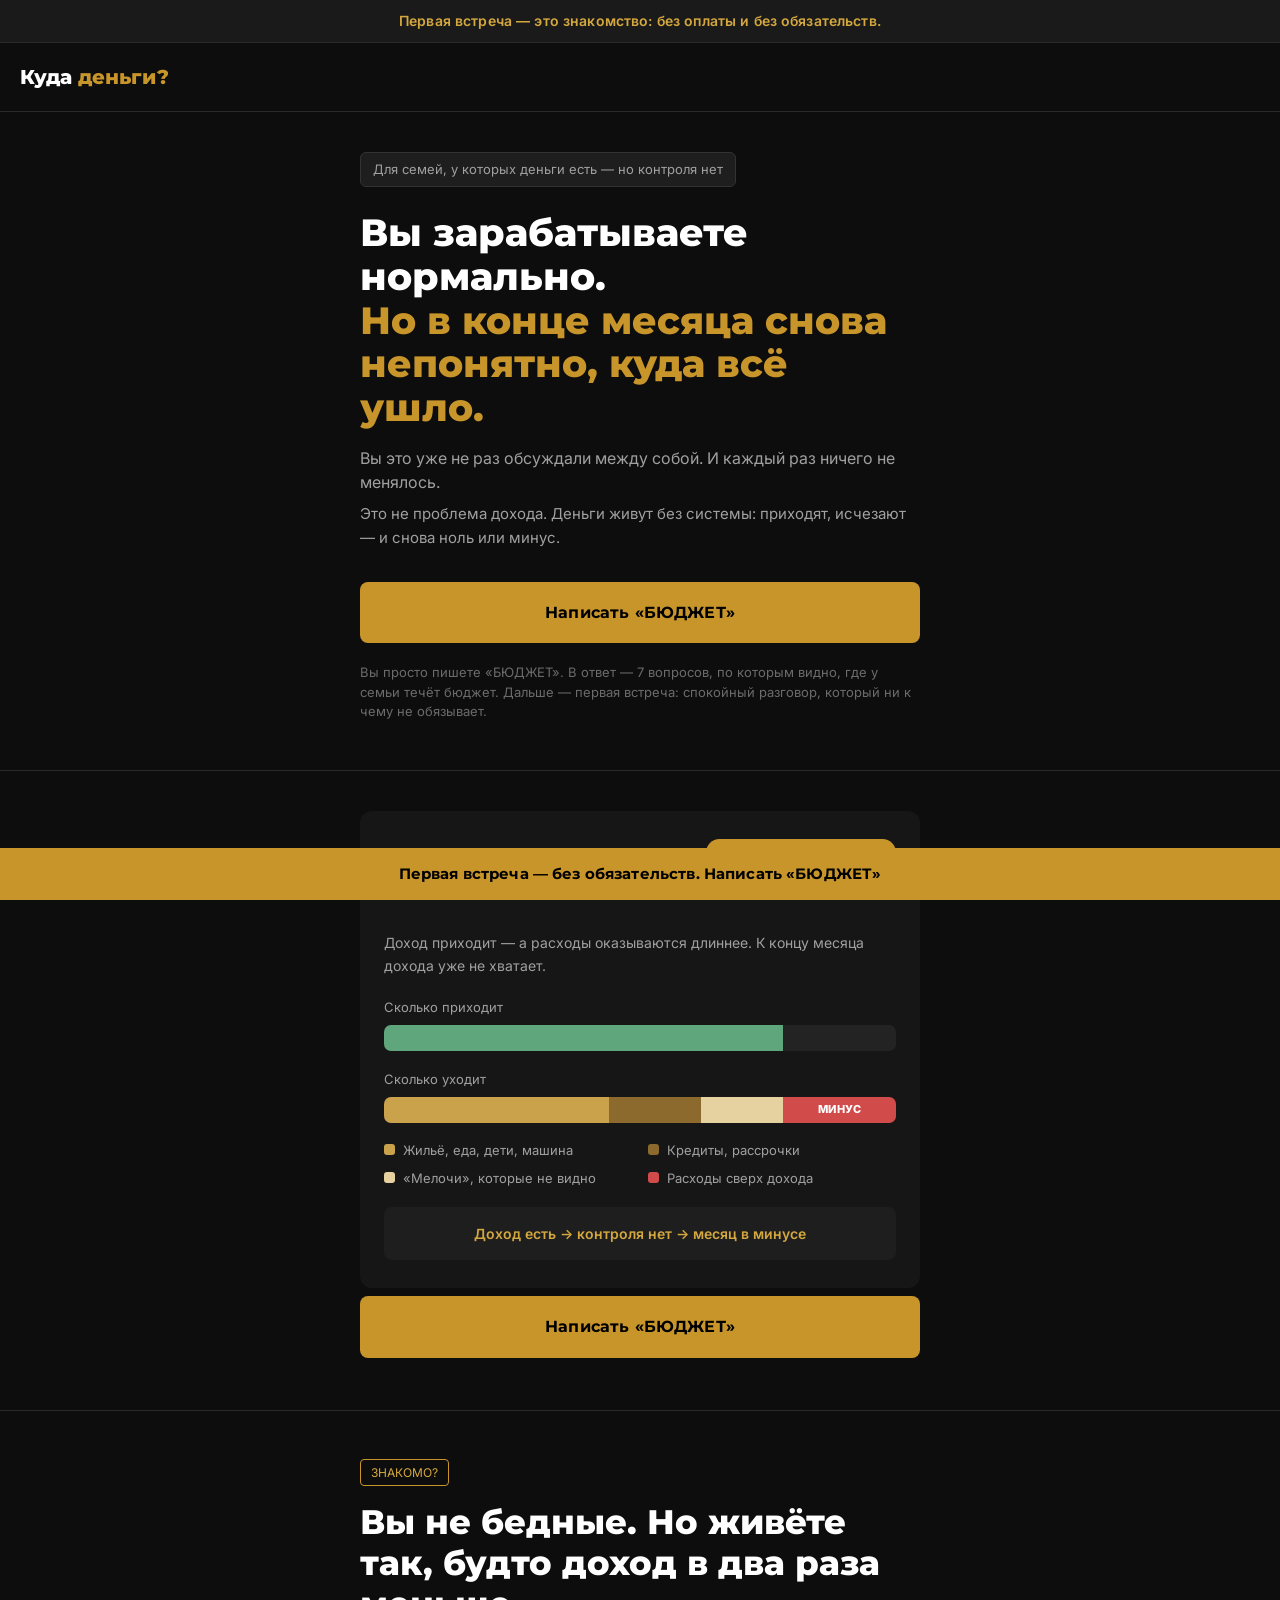
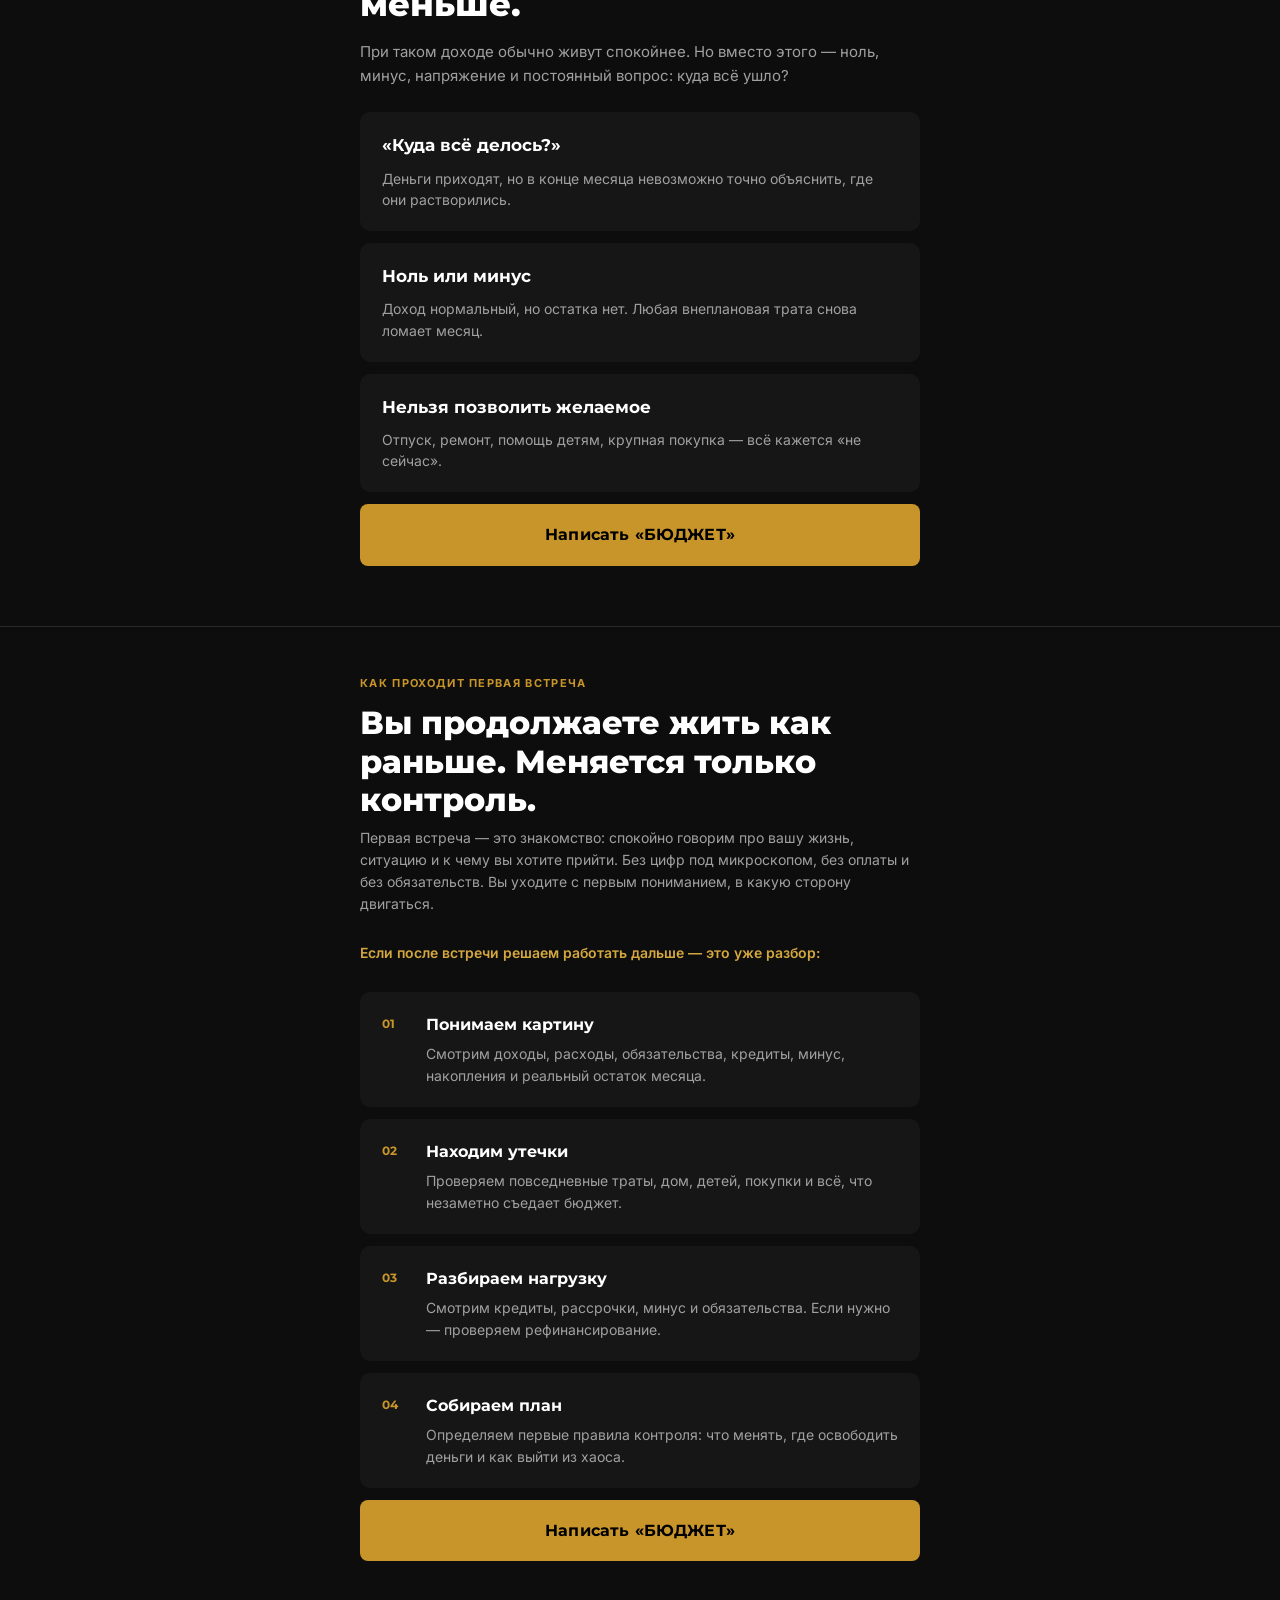
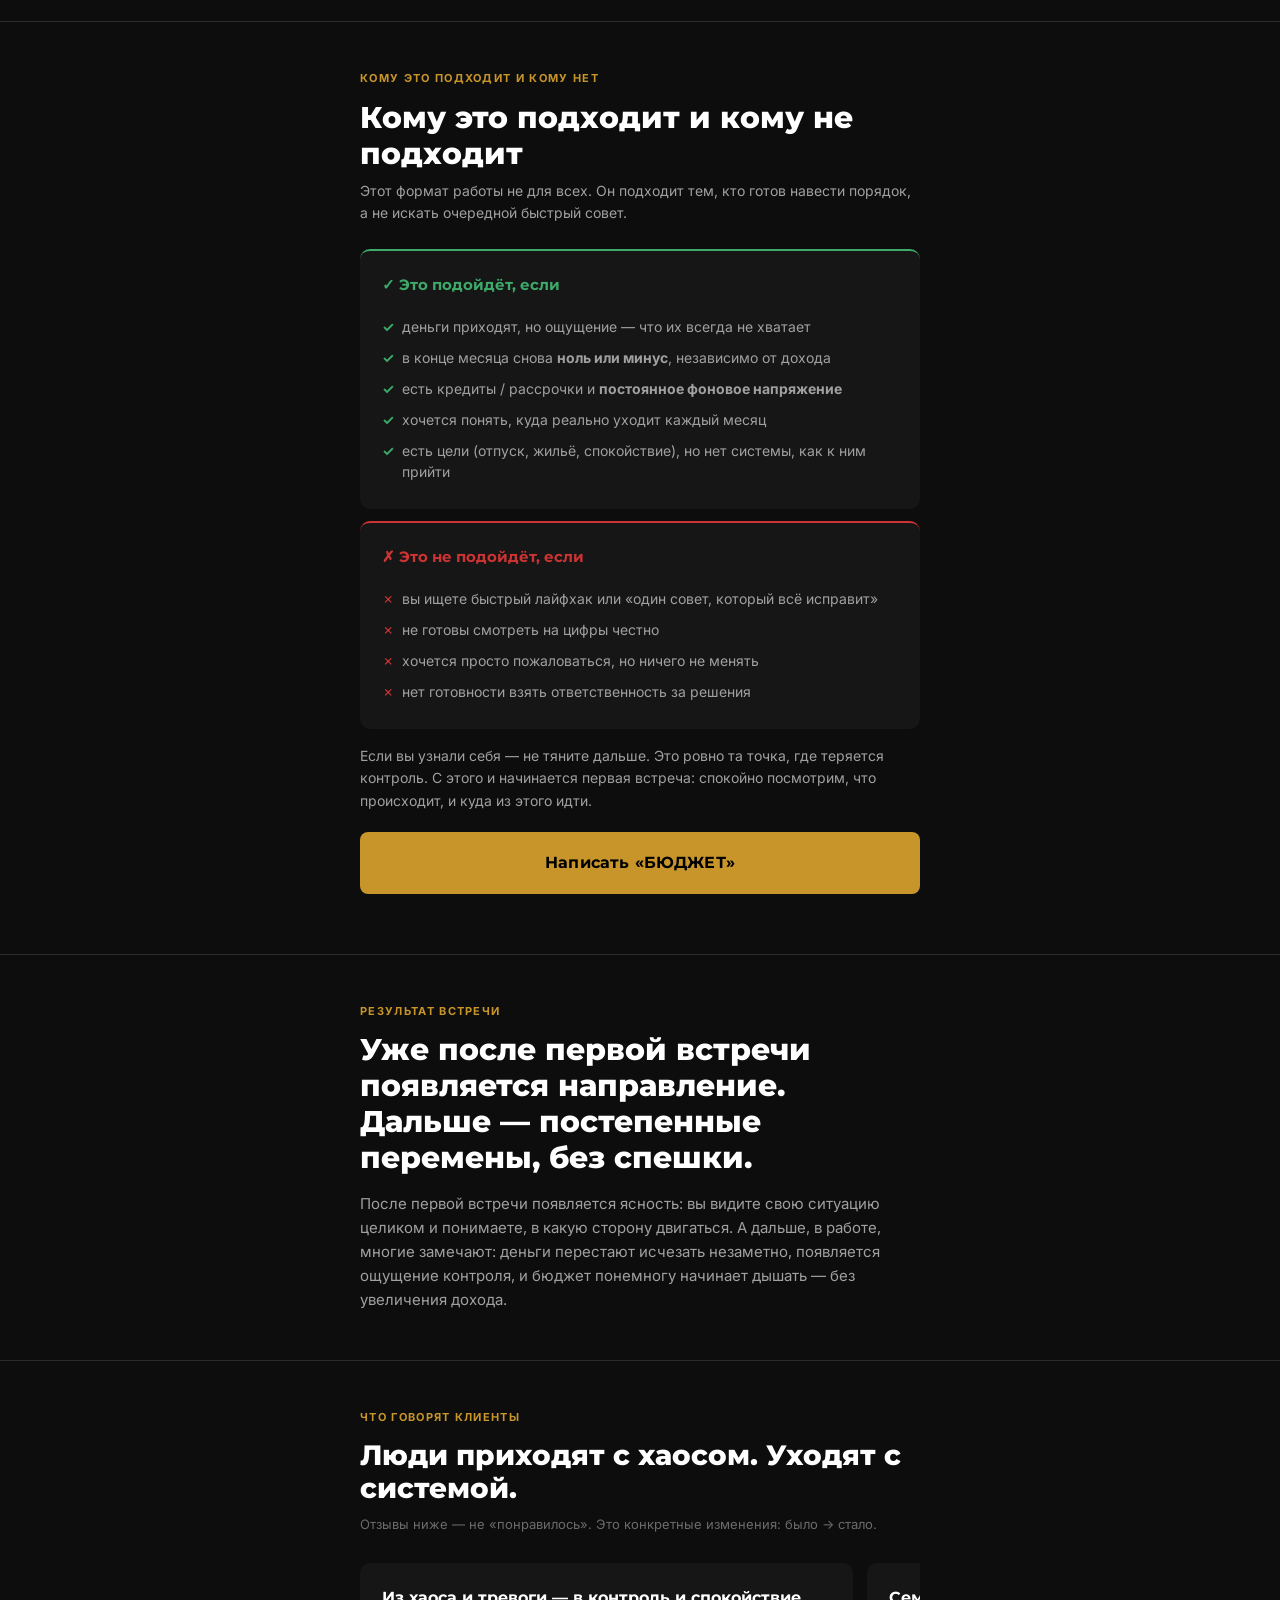
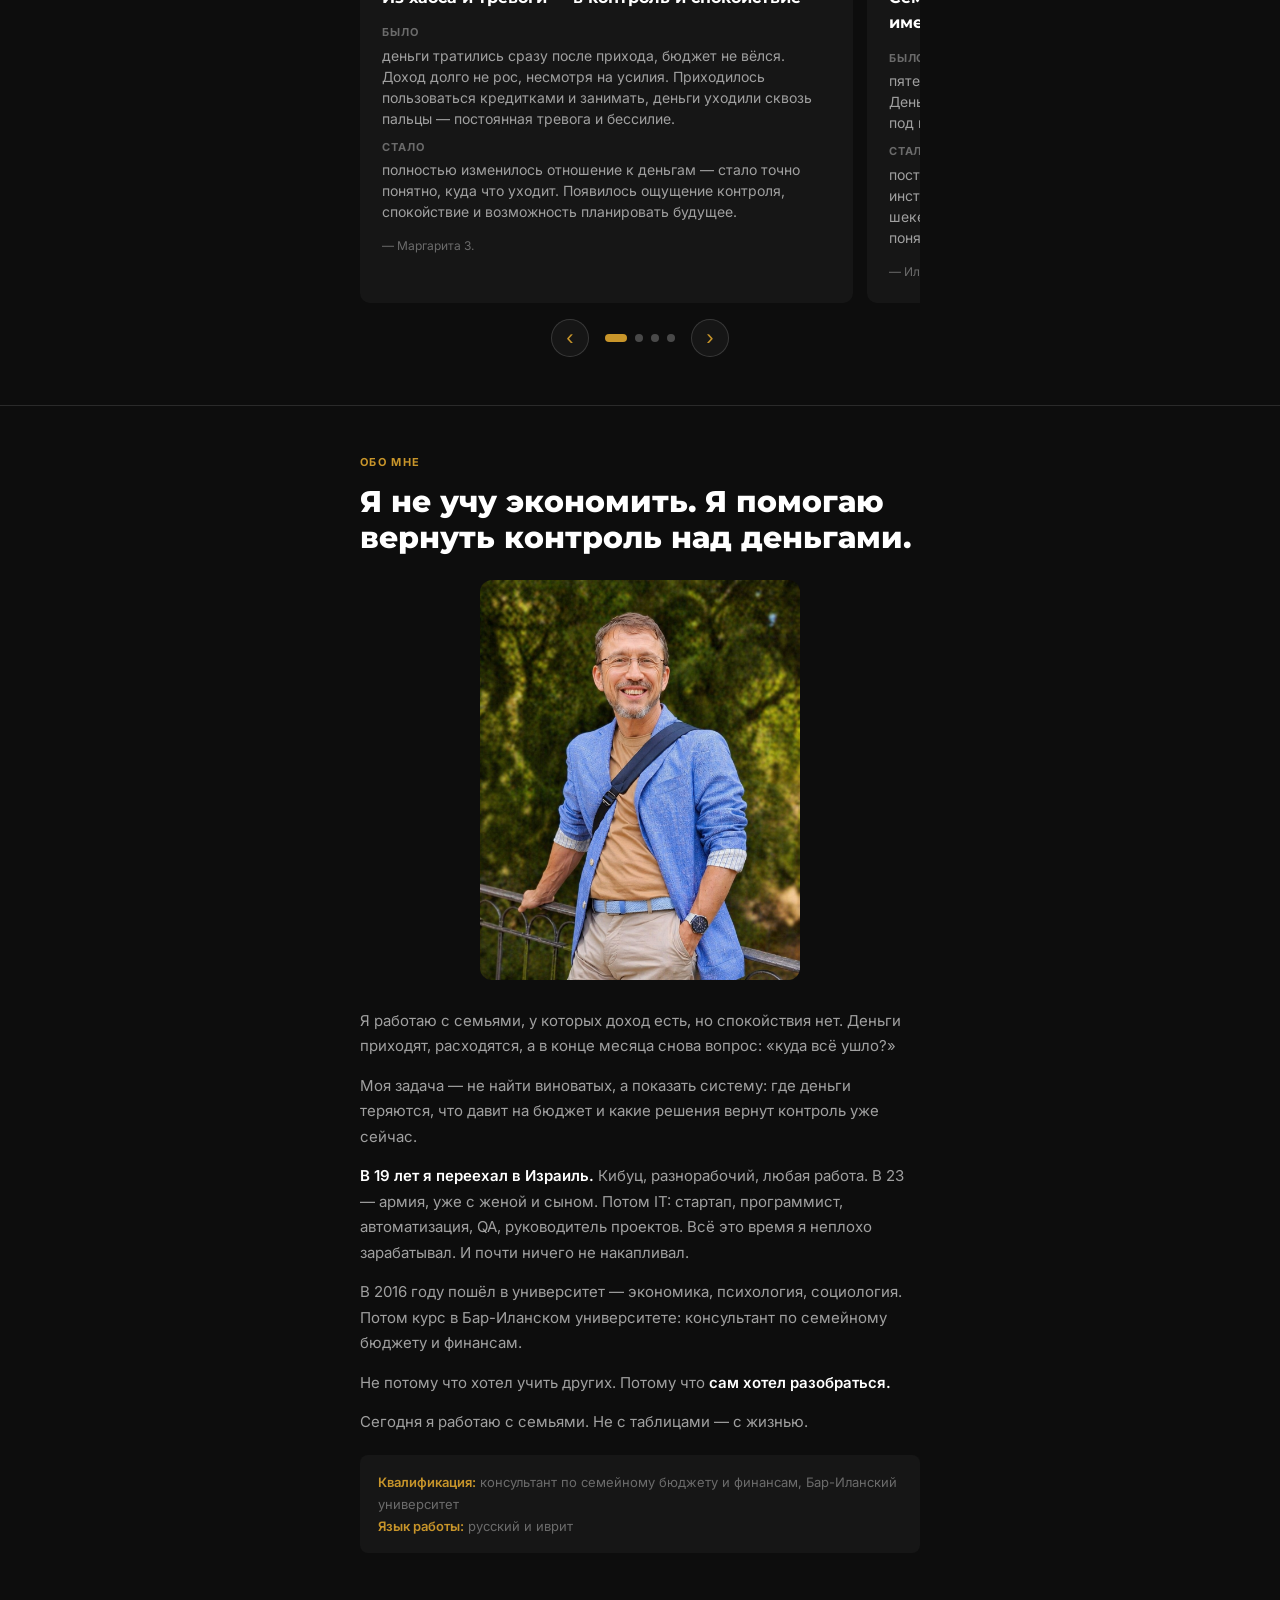
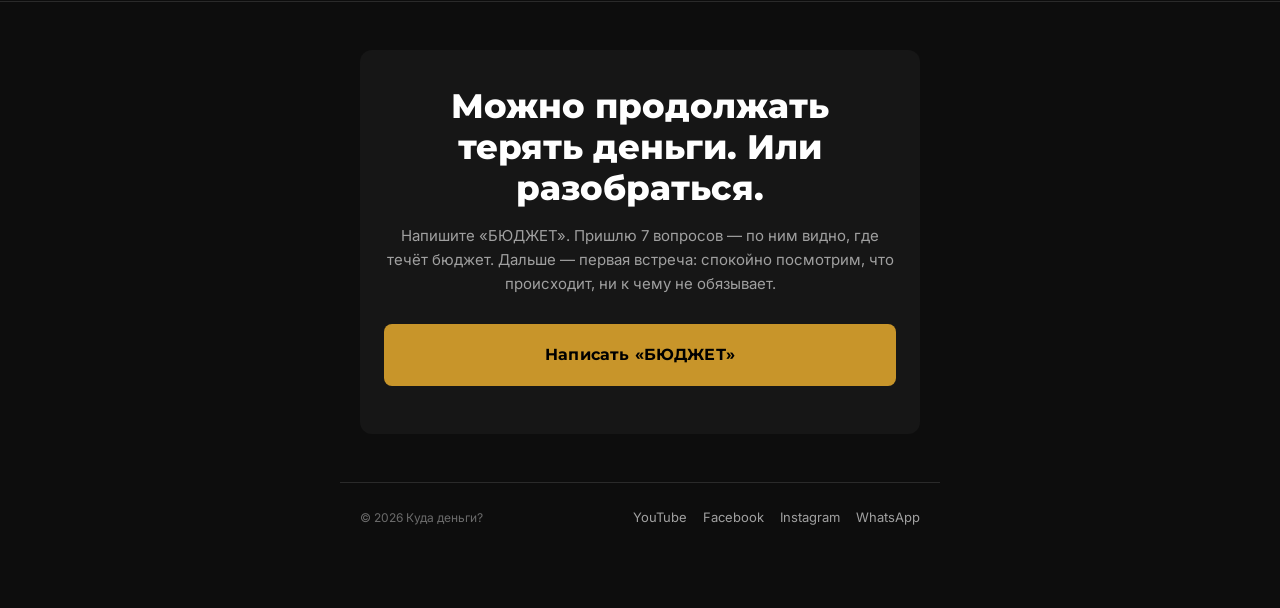
==== commit 8463c077: "index.html" ====
--- a/index.html
+++ b/index.html
@@ -227,14 +227,14 @@
     background: #232323;
     margin-bottom: 18px;
   }
-  .bgt-income { width: 78%; background: #5FA67D; }   /* зелёный — то, что приходит */
+  .bgt-income { width: 78%; background: #5FA67D; }
   .bgt-seg { height: 100%; display:flex; align-items:center; justify-content:center; }
-  .s-home   { width: 44%; background: #C9A24B; }     /* жильё/еда — золотой */
-  .s-credit { width: 18%; background: #8C6A2E; }     /* кредиты — бронза */
-  .s-small  { width: 16%; background: #E6D2A0; }     /* мелочи — светлый */
+  .s-home   { width: 44%; background: #C9A24B; }
+  .s-credit { width: 18%; background: #8C6A2E; }
+  .s-small  { width: 16%; background: #E6D2A0; }
   .s-minus  {
     width: 22%;
-    background: #D24B4B;                              /* красный — минус */
+    background: #D24B4B;
     color: #fff;
     font-size: 11px;
     font-weight: 800;
@@ -692,7 +692,7 @@
 </header>
 
 <!-- HERO -->
-<section class="hero">
+<section class="hero" id="hero">
   <div class="hero-tag">Для семей, у которых деньги есть — но контроля нет</div>
 
   <h1>
@@ -719,7 +719,7 @@
 <hr class="divider">
 
 <!-- BUDGET VISUALIZATION -->
-<section style="padding-top: 40px; padding-bottom: 40px;">
+<section style="padding-top: 40px; padding-bottom: 40px;" id="budget">
   <div class="budget-section">
     <div>
       <span class="budget-tag">Деньги есть — контроля нет</span>
@@ -761,7 +761,7 @@
 <hr class="divider">
 
 <!-- RECOGNITION -->
-<section>
+<section id="recognition">
   <span class="recog-tag">ЗНАКОМО?</span>
   <h2 class="recog-h2">Вы не бедные. Но живёте так, будто доход в два раза меньше.</h2>
   <p style="font-size: 15px; color: var(--text-muted); line-height: 1.6; margin-bottom: 24px;">
@@ -833,7 +833,7 @@
 <hr class="divider">
 
 <!-- FIT / NOT FIT -->
-<section>
+<section id="fit">
   <div class="section-label">КОМУ ЭТО ПОДХОДИТ И КОМУ НЕТ</div>
   <h2 style="font-family: 'Montserrat', sans-serif; font-size: clamp(22px, 5.5vw, 30px); font-weight: 800; line-height: 1.2; margin-bottom: 8px;">Кому это подходит и кому не подходит</h2>
   <p style="font-size: 14px; color: var(--text-muted); margin-bottom: 24px;">Этот формат работы не для всех. Он подходит тем, кто готов навести порядок, а не искать очередной быстрый совет.</p>
@@ -870,19 +870,19 @@
 
 <hr class="divider">
 
-<!-- RESULT -->
-<section>
+<!-- RESULT (ИСПРАВЛЕНО: убрано прямое обещание "измеримый результат") -->
+<section id="result">
   <div class="section-label">РЕЗУЛЬТАТ ВСТРЕЧИ</div>
-  <h2 class="result-h2">Уже после первой встречи есть чёткое направление. К завершению процесса — измеримый результат.</h2>
+  <h2 class="result-h2">Уже после первой встречи появляется направление. Дальше — постепенные перемены, без спешки.</h2>
   <p class="result-body">
-    После первой встречи появляется ясность: вы видите свою ситуацию целиком и понимаете, в какую сторону двигаться. А дальше, в работе, деньги постепенно перестают исчезать — снижается нагрузка, появляются накопления, бюджет начинает дышать. Без увеличения дохода.
+    После первой встречи появляется ясность: вы видите свою ситуацию целиком и понимаете, в какую сторону двигаться. А дальше, в работе, многие замечают: деньги перестают исчезать незаметно, появляется ощущение контроля, и бюджет понемногу начинает дышать — без увеличения дохода.
   </p>
 </section>
 
 <hr class="divider">
 
 <!-- TESTIMONIALS -->
-<section>
+<section id="testimonials">
   <div class="section-label">ЧТО ГОВОРЯТ КЛИЕНТЫ</div>
   <h2 class="testimonial-intro">Люди приходят с хаосом. Уходят с системой.</h2>
   <p class="testimonial-sub">Отзывы ниже — не «понравилось». Это конкретные изменения: было → стало.</p>
@@ -1033,5 +1033,40 @@
   sync();
 })();
 </script>
+
+<!-- ═══════════════════════════════════════════════════════════
+     НОВОЕ: ТРЕКИНГ ПРОСМОТРА СЕКЦИЙ ПО GA4
+     Цель: увидеть, на какой именно секции люди останавливаются
+     и не доходят до WhatsApp-кнопки. Шлёт событие 'section_view'
+     с названием секции один раз за визит, когда секция видна
+     на 50% площади экрана.
+     Смотреть результат в GA4: Reports → Engagement → Events,
+     фильтр по event_name = section_view, параметр section_name.
+     ═══════════════════════════════════════════════════════════ -->
+<script>
+(function(){
+  if (typeof gtag !== 'function') return;
+  var seen = {};
+  var sections = document.querySelectorAll('section[id]');
+  if (!sections.length || !('IntersectionObserver' in window)) return;
+
+  var observer = new IntersectionObserver(function(entries){
+    entries.forEach(function(entry){
+      var id = entry.target.id;
+      if (entry.isIntersecting && !seen[id]) {
+        seen[id] = true;
+        gtag('event', 'section_view', {
+          section_name: id,
+          section_order: Array.prototype.indexOf.call(sections, entry.target) + 1
+        });
+        observer.unobserve(entry.target);
+      }
+    });
+  }, { threshold: 0.5 });
+
+  sections.forEach(function(s){ observer.observe(s); });
+})();
+</script>
+
 </body>
 </html>
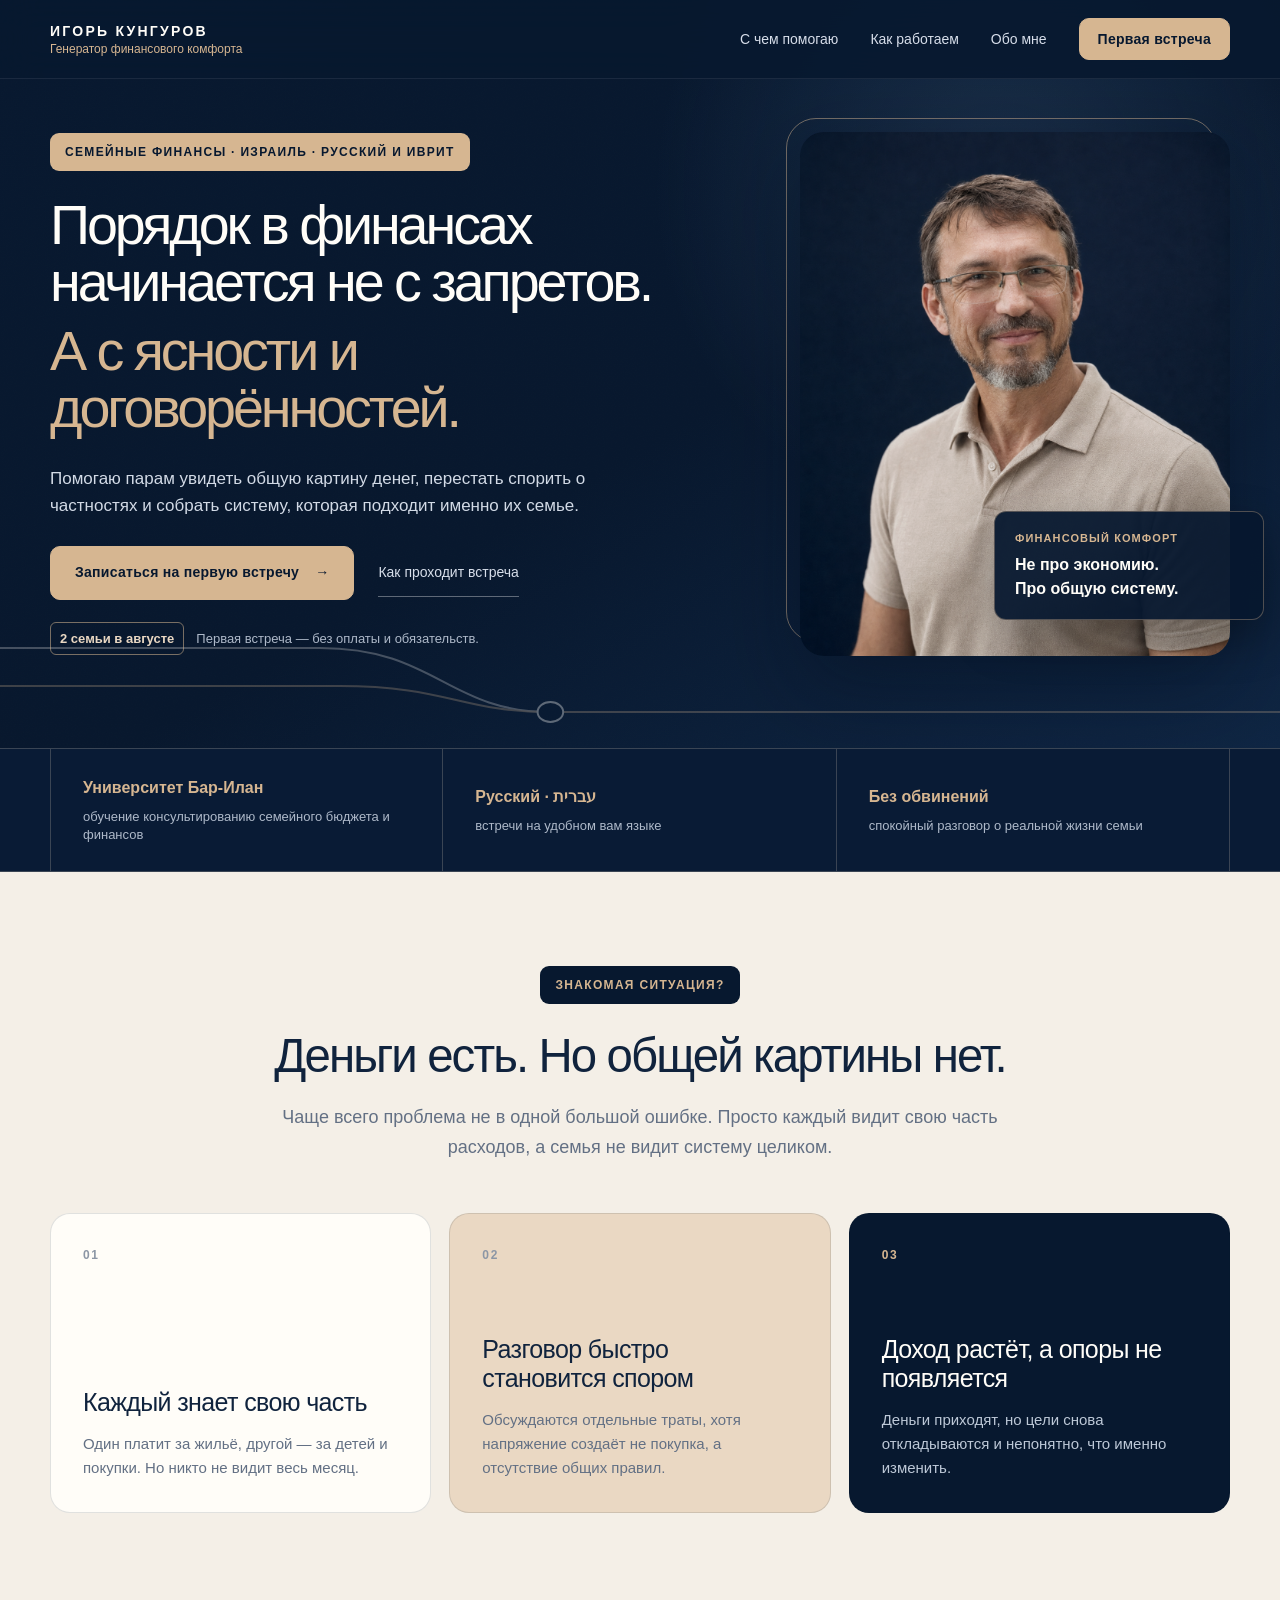
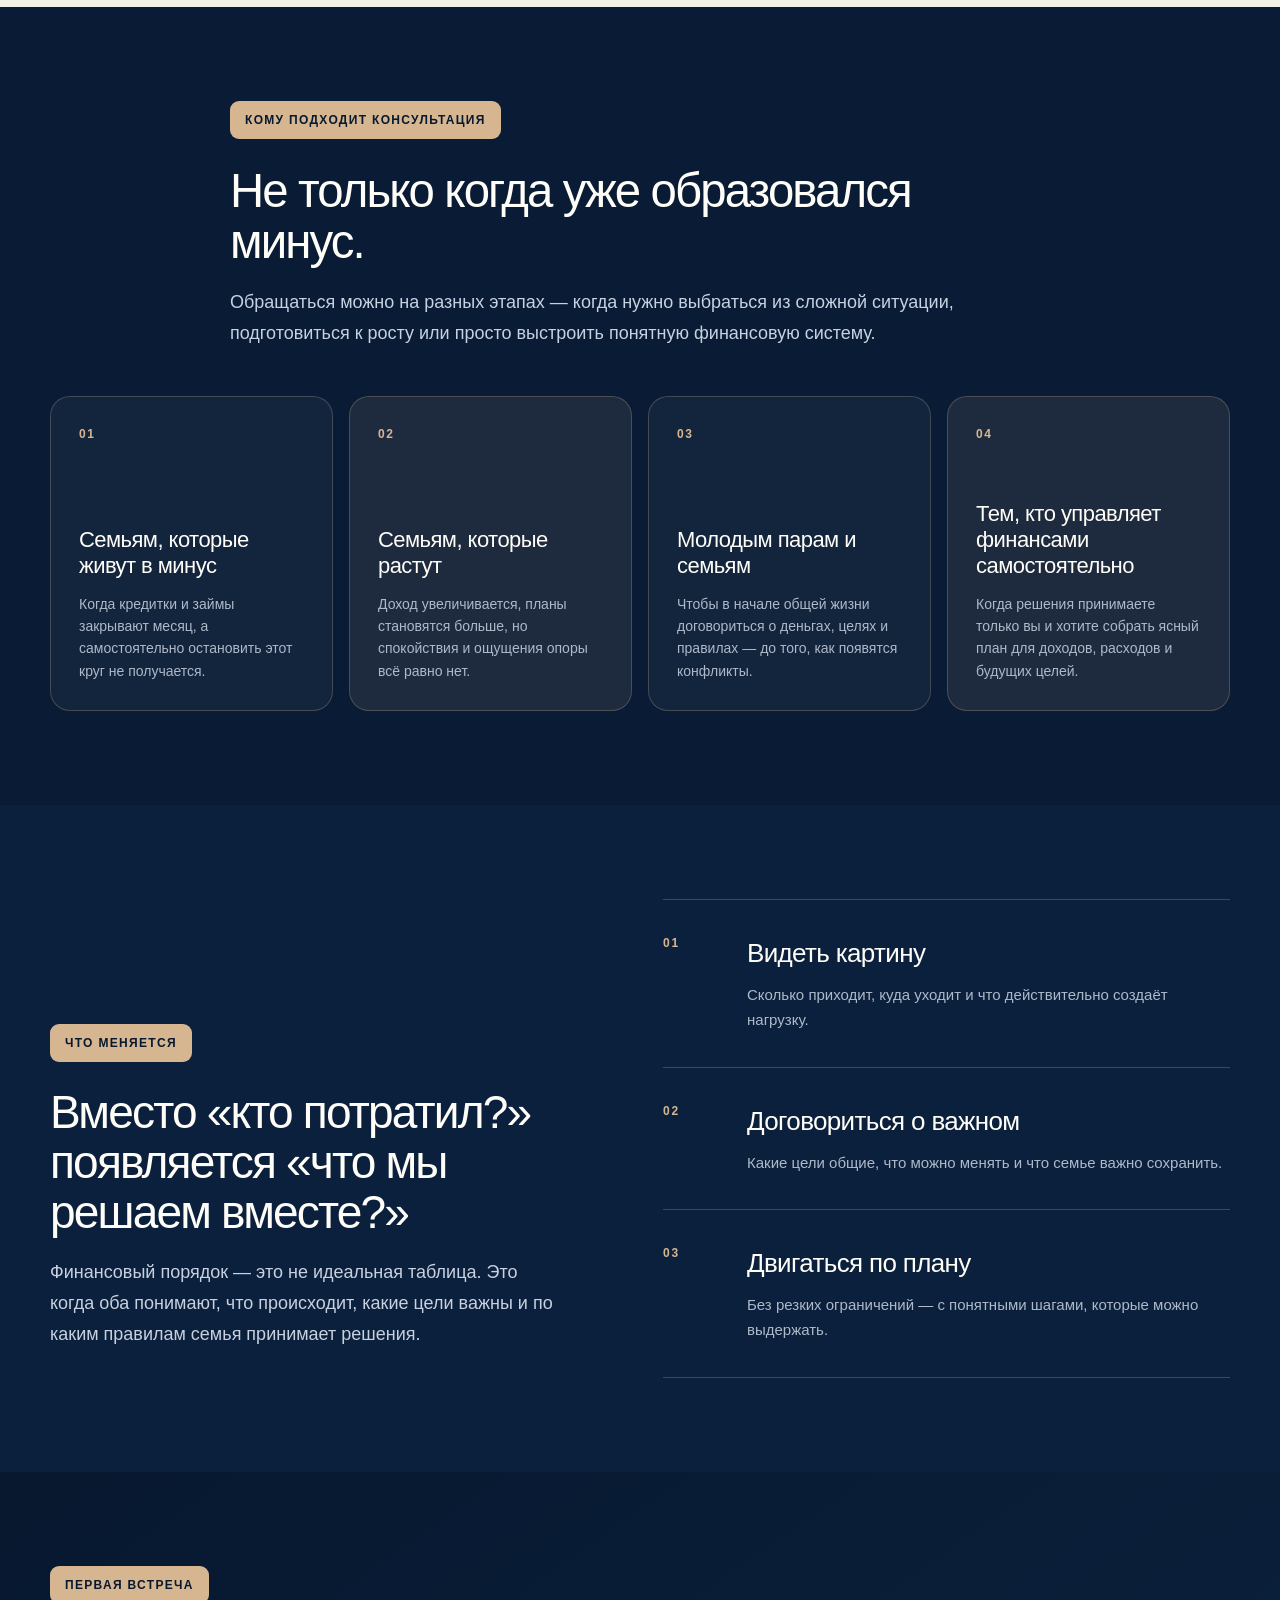
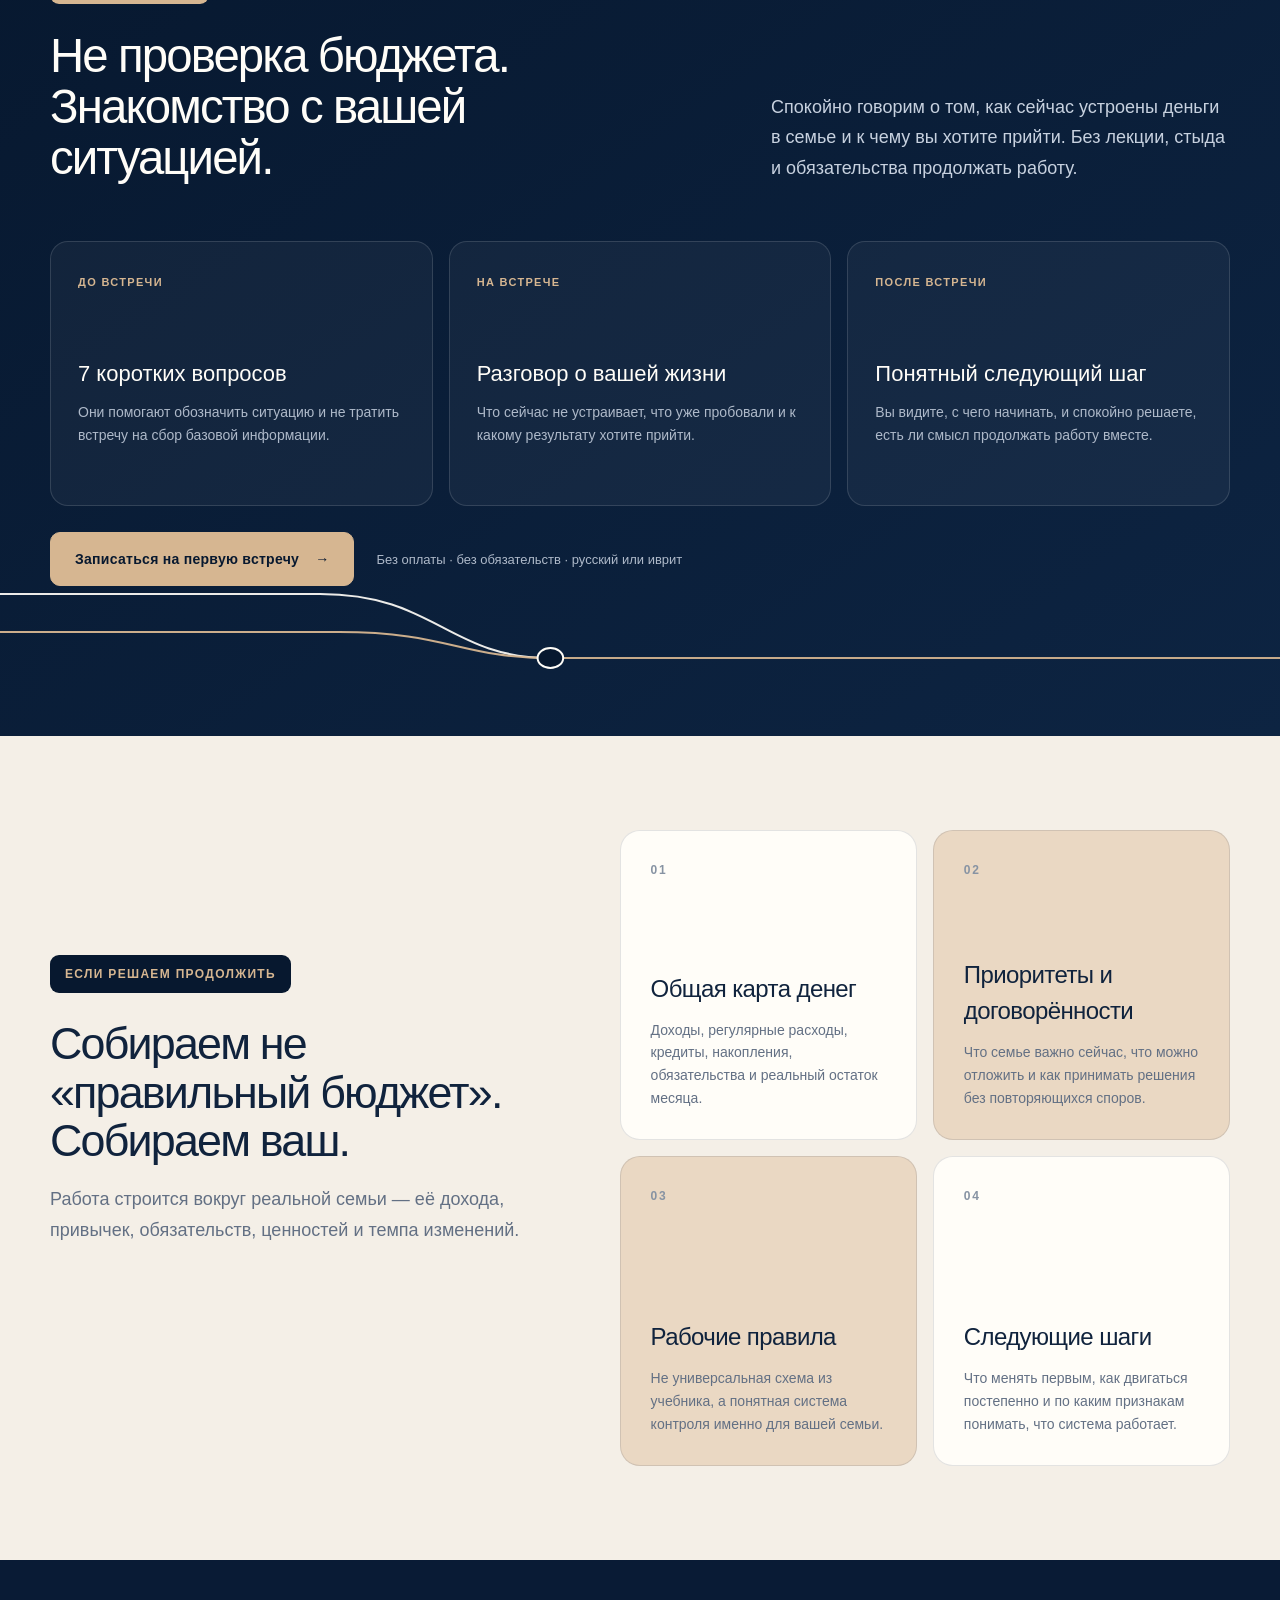
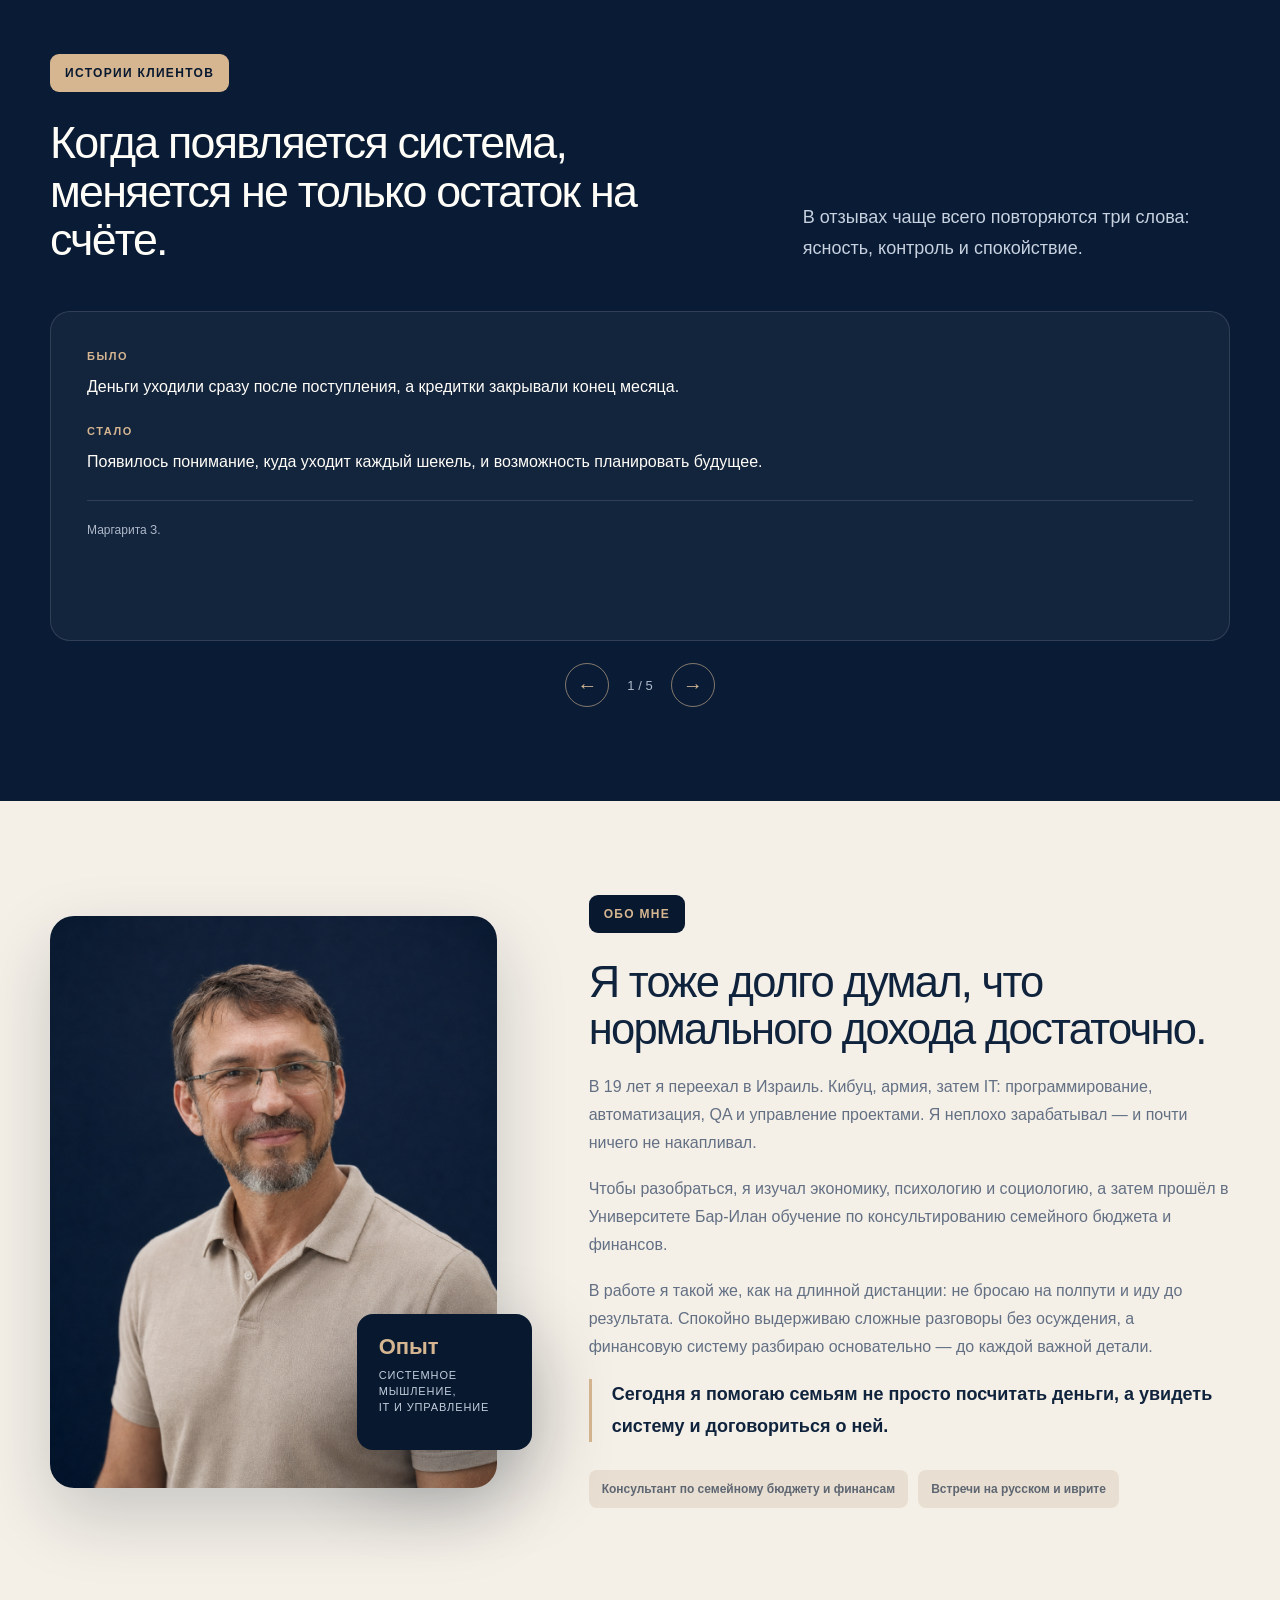
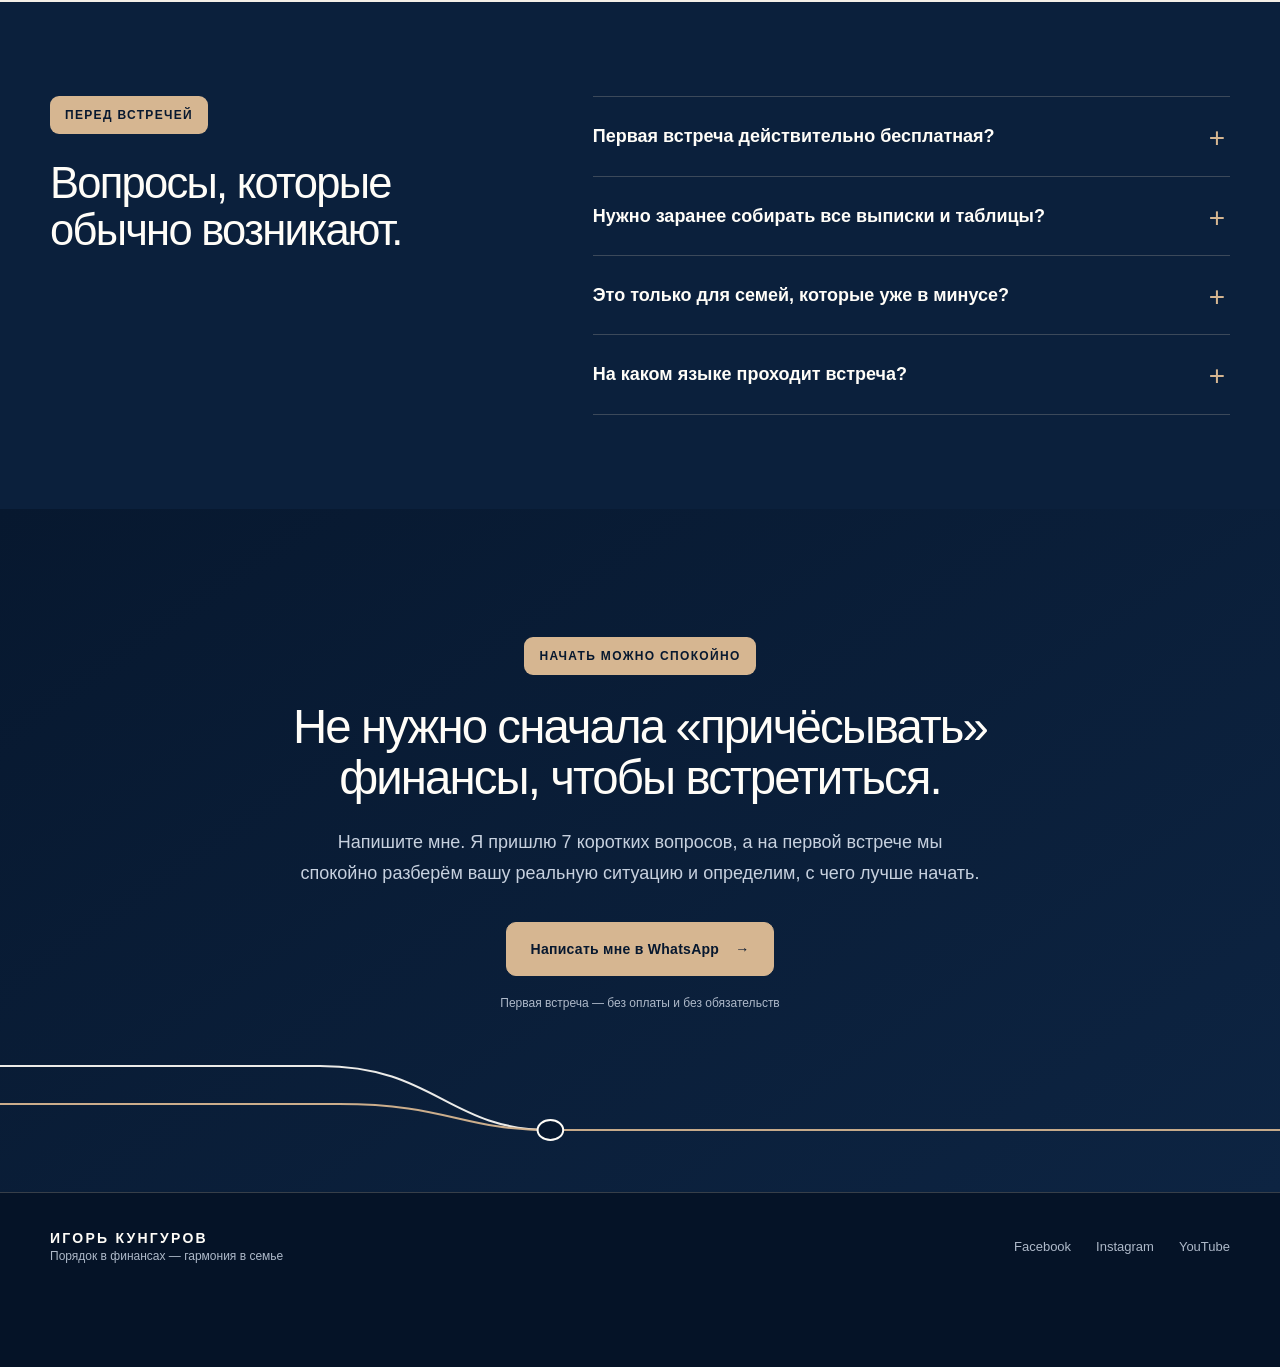
==== commit 29865fe8: "Add files via upload" ====
--- a/index.html
+++ b/index.html
@@ -1,1072 +1,2 @@
-<!DOCTYPE html>
-<html lang="ru">
-<head>
-<meta charset="UTF-8">
-<meta name="viewport" content="width=device-width, initial-scale=1.0">
-
-<!-- Google tag (gtag.js) -->
-<script async src="https://www.googletagmanager.com/gtag/js?id=G-37GQ5B9LB5"></script>
-<script>
-  window.dataLayer = window.dataLayer || [];
-  function gtag(){dataLayer.push(arguments);}
-  gtag('js', new Date());
-  gtag('config', 'G-37GQ5B9LB5');
-</script>
-
-<title>Куда деньги? | Игорь Кунгуров — семейный финансовый консультант | Израиль</title>
-<meta name="description" content="Семейный финансовый консультант в Израиле. Разберём куда уходят деньги, найдём утечки и построим систему. Первая встреча — разговор, не лекция.">
-<link rel="preconnect" href="https://fonts.googleapis.com">
-<link rel="preconnect" href="https://fonts.gstatic.com" crossorigin>
-<link href="https://fonts.googleapis.com/css2?family=Montserrat:wght@400;600;700;800&family=Inter:wght@400;500&display=swap" rel="stylesheet">
-<style>
-  :root {
-    --bg: #0D0D0D;
-    --bg-card: #161616;
-    --bg-card2: #1E1E1E;
-    --gold: #C8952A;
-    --gold-light: #D4A83E;
-    --gold-btn: #C8952A;
-    --text: #FFFFFF;
-    --text-muted: #A0A0A0;
-    --text-dim: #6B6B6B;
-    --green: #3DAA6A;
-    --red: #CC3333;
-    --border: #2A2A2A;
-  }
-
-  * { margin: 0; padding: 0; box-sizing: border-box; }
-
-  body {
-    background: var(--bg);
-    color: var(--text);
-    font-family: 'Inter', sans-serif;
-    font-size: 16px;
-    line-height: 1.6;
-    -webkit-font-smoothing: antialiased;
-  }
-
-  /* ── STICKY CTA ── */
-  .sticky-cta {
-    position: fixed;
-    bottom: 0; left: 0; right: 0;
-    background: var(--gold);
-    color: #000;
-    text-align: center;
-    padding: 14px 20px;
-    font-family: 'Montserrat', sans-serif;
-    font-weight: 700;
-    font-size: 15px;
-    z-index: 1000;
-    text-decoration: none;
-    display: block;
-    letter-spacing: 0.01em;
-  }
-  .sticky-cta:hover { background: var(--gold-light); }
-
-  /* ── URGENCY BAR ── */
-  .urgency-bar {
-    background: #1A1A1A;
-    border-bottom: 1px solid #2A2A2A;
-    padding: 10px 20px;
-    text-align: center;
-    font-size: 14px;
-    font-weight: 600;
-    color: var(--gold-light);
-    letter-spacing: 0.01em;
-  }
-  .urgency-bar span { margin-right: 6px; }
-
-  /* ── HEADER ── */
-  header {
-    padding: 18px 20px;
-    border-bottom: 1px solid var(--border);
-  }
-  .logo {
-    font-family: 'Montserrat', sans-serif;
-    font-size: 20px;
-    font-weight: 800;
-    color: var(--text);
-  }
-  .logo em { color: var(--gold); font-style: normal; }
-
-  /* ── SECTIONS ── */
-  section { padding: 48px 20px; max-width: 600px; margin: 0 auto; }
-
-  /* ── HERO ── */
-  .hero { padding-top: 40px; padding-bottom: 48px; }
-  .hero-tag {
-    display: inline-block;
-    background: #1E1E1E;
-    border: 1px solid #333;
-    border-radius: 6px;
-    padding: 6px 12px;
-    font-size: 13px;
-    color: var(--text-muted);
-    margin-bottom: 24px;
-  }
-  .hero h1 {
-    font-family: 'Montserrat', sans-serif;
-    font-size: clamp(28px, 7vw, 38px);
-    font-weight: 800;
-    line-height: 1.15;
-    margin-bottom: 8px;
-  }
-  .hero h1 em {
-    color: var(--gold);
-    font-style: normal;
-    display: block;
-  }
-  .hero-sub {
-    font-size: 16px;
-    color: var(--text-muted);
-    margin: 16px 0 8px;
-    line-height: 1.5;
-  }
-  .hero-body {
-    font-size: 15px;
-    color: var(--text-muted);
-    margin-bottom: 32px;
-    line-height: 1.6;
-  }
-  .btn-primary {
-    display: block;
-    width: 100%;
-    background: var(--gold-btn);
-    color: #000;
-    font-family: 'Montserrat', sans-serif;
-    font-weight: 700;
-    font-size: 16px;
-    padding: 18px 24px;
-    border-radius: 8px;
-    text-align: center;
-    text-decoration: none;
-    border: none;
-    cursor: pointer;
-    margin-bottom: 12px;
-    letter-spacing: 0.01em;
-  }
-  .btn-primary:hover { background: var(--gold-light); }
-  .btn-secondary {
-    display: block;
-    width: 100%;
-    background: transparent;
-    color: var(--text-muted);
-    font-size: 14px;
-    padding: 10px 24px;
-    border-radius: 8px;
-    text-align: center;
-    text-decoration: underline;
-    text-underline-offset: 3px;
-    cursor: pointer;
-    border: none;
-  }
-  .hero-note {
-    margin-top: 20px;
-    font-size: 13px;
-    color: var(--text-dim);
-    line-height: 1.5;
-  }
-
-  /* ── BUDGET VISUALIZATION ── */
-  .budget-section {
-    background: var(--bg-card);
-    border-radius: 12px;
-    padding: 28px 24px;
-    margin: 0 auto;
-    max-width: 600px;
-  }
-  .budget-tag {
-    float: right;
-    background: var(--gold);
-    color: #000;
-    font-weight: 700;
-    font-size: 12px;
-    padding: 4px 10px;
-    border-radius: 20px;
-    white-space: nowrap;
-  }
-  .budget-section h2 {
-    font-family: 'Montserrat', sans-serif;
-    font-size: 24px;
-    font-weight: 800;
-    margin-bottom: 28px;
-    clear: both;
-  }
-  .budget-row {
-    margin-bottom: 18px;
-  }
-  .budget-row-top {
-    display: flex;
-    justify-content: space-between;
-    align-items: center;
-    margin-bottom: 6px;
-    font-size: 14px;
-    color: var(--text-muted);
-  }
-  .budget-row-top .amount {
-    font-weight: 600;
-    color: var(--text);
-    font-size: 15px;
-  }
-  .budget-lead {
-    font-size: 14px;
-    color: var(--text-muted);
-    line-height: 1.6;
-    margin-bottom: 20px;
-  }
-  .bgt-label {
-    font-size: 13px;
-    color: var(--text-muted);
-    margin-bottom: 7px;
-  }
-  .bgt-track {
-    display: flex;
-    height: 26px;
-    border-radius: 7px;
-    overflow: hidden;
-    background: #232323;
-    margin-bottom: 18px;
-  }
-  .bgt-income { width: 78%; background: #5FA67D; }
-  .bgt-seg { height: 100%; display:flex; align-items:center; justify-content:center; }
-  .s-home   { width: 44%; background: #C9A24B; }
-  .s-credit { width: 18%; background: #8C6A2E; }
-  .s-small  { width: 16%; background: #E6D2A0; }
-  .s-minus  {
-    width: 22%;
-    background: #D24B4B;
-    color: #fff;
-    font-size: 11px;
-    font-weight: 800;
-    letter-spacing: .5px;
-    text-transform: uppercase;
-  }
-  .budget-legend {
-    list-style: none;
-    padding: 0;
-    margin: 4px 0 0;
-    display: grid;
-    grid-template-columns: 1fr 1fr;
-    gap: 10px 16px;
-  }
-  .budget-legend li {
-    display: flex;
-    align-items: center;
-    font-size: 13px;
-    color: var(--text-muted);
-    line-height: 1.4;
-  }
-  .budget-legend .dot {
-    width: 11px; height: 11px;
-    border-radius: 3px;
-    margin-right: 8px;
-    flex-shrink: 0;
-  }
-  .dot-home   { background: #C9A24B; }
-  .dot-credit { background: #8C6A2E; }
-  .dot-small  { background: #E6D2A0; }
-  .dot-minus  { background: #D24B4B; }
-  @media (max-width: 480px){
-    .budget-legend { grid-template-columns: 1fr; }
-  }
-
-  .budget-summary {
-    background: #1E1E1E;
-    border-radius: 8px;
-    padding: 14px 18px;
-    margin-top: 20px;
-    text-align: center;
-    font-weight: 600;
-    font-size: 14px;
-    color: var(--gold-light);
-    line-height: 1.8;
-  }
-
-  /* ── STORIES CAROUSEL ── */
-  .stories { margin-top: 20px; }
-  .stories-track {
-    display: flex;
-    gap: 14px;
-    overflow-x: auto;
-    scroll-snap-type: x mandatory;
-    -webkit-overflow-scrolling: touch;
-    scrollbar-width: none;
-    padding-bottom: 2px;
-  }
-  .stories-track::-webkit-scrollbar { display: none; }
-  .stories-track .case-card {
-    flex: 0 0 88%;
-    scroll-snap-align: start;
-    margin: 0;
-  }
-  .stories-nav {
-    display: flex;
-    align-items: center;
-    justify-content: center;
-    gap: 16px;
-    margin-top: 14px;
-  }
-  .stories-arrow {
-    background: var(--bg-card);
-    border: 1px solid rgba(255,255,255,.15);
-    color: var(--gold);
-    width: 38px; height: 38px;
-    border-radius: 50%;
-    font-size: 22px;
-    line-height: 1;
-    cursor: pointer;
-    display: flex; align-items: center; justify-content: center;
-    transition: .2s;
-    flex-shrink: 0;
-  }
-  .stories-arrow:hover { background: var(--gold); color: #000; }
-  .stories-dots { display: flex; gap: 8px; }
-  .stories-dot {
-    width: 8px; height: 8px; border-radius: 50%;
-    background: rgba(255,255,255,.25);
-    cursor: pointer; transition: .2s;
-  }
-  .stories-dot.active { background: var(--gold); width: 22px; border-radius: 4px; }
-
-  /* ── QUOTE ── */
-  .quote-card {
-    background: var(--bg-card);
-    border-left: 3px solid var(--gold);
-    border-radius: 0 8px 8px 0;
-    padding: 16px 20px;
-    margin-bottom: 12px;
-  }
-  .quote-text {
-    font-size: 15px;
-    font-style: italic;
-    line-height: 1.5;
-    margin-bottom: 6px;
-  }
-  .quote-attr {
-    font-size: 12px;
-    color: var(--text-dim);
-  }
-
-  /* ── SECTION LABELS ── */
-  .section-label {
-    font-size: 11px;
-    font-weight: 700;
-    letter-spacing: 0.12em;
-    color: var(--gold);
-    text-transform: uppercase;
-    margin-bottom: 12px;
-  }
-
-  /* ── RECOGNITION ── */
-  .recog-tag {
-    display: inline-block;
-    font-size: 12px;
-    color: var(--gold-light);
-    border: 1px solid var(--gold);
-    border-radius: 4px;
-    padding: 3px 10px;
-    margin-bottom: 16px;
-  }
-  .recog-h2 {
-    font-family: 'Montserrat', sans-serif;
-    font-size: clamp(24px, 6vw, 34px);
-    font-weight: 800;
-    line-height: 1.2;
-    margin-bottom: 16px;
-  }
-
-  /* ── PAIN CARDS ── */
-  .pain-card {
-    background: var(--bg-card);
-    border-radius: 10px;
-    padding: 20px 22px;
-    margin-bottom: 12px;
-  }
-  .pain-card h3 {
-    font-family: 'Montserrat', sans-serif;
-    font-size: 17px;
-    font-weight: 700;
-    margin-bottom: 8px;
-  }
-  .pain-card p {
-    font-size: 14px;
-    color: var(--text-muted);
-    line-height: 1.55;
-  }
-
-  /* ── HOW IT WORKS ── */
-  .how-h2 {
-    font-family: 'Montserrat', sans-serif;
-    font-size: clamp(22px, 5.5vw, 32px);
-    font-weight: 800;
-    line-height: 1.2;
-    margin-bottom: 8px;
-  }
-  .how-sub {
-    font-size: 14px;
-    color: var(--text-muted);
-    margin-bottom: 28px;
-    line-height: 1.55;
-  }
-  .step-card {
-    background: var(--bg-card);
-    border-radius: 10px;
-    padding: 20px 22px;
-    margin-bottom: 12px;
-    display: flex;
-    gap: 16px;
-    align-items: flex-start;
-  }
-  .step-num {
-    font-family: 'Montserrat', sans-serif;
-    font-size: 12px;
-    font-weight: 700;
-    color: var(--gold);
-    min-width: 28px;
-    margin-top: 2px;
-  }
-  .step-card h3 {
-    font-family: 'Montserrat', sans-serif;
-    font-size: 16px;
-    font-weight: 700;
-    margin-bottom: 6px;
-  }
-  .step-card p {
-    font-size: 14px;
-    color: var(--text-muted);
-    line-height: 1.55;
-  }
-
-  /* ── FIT / NOT FIT ── */
-  .fit-box {
-    background: var(--bg-card);
-    border-radius: 10px;
-    padding: 22px 22px;
-    margin-bottom: 12px;
-  }
-  .fit-box.yes { border-top: 2px solid var(--green); }
-  .fit-box.no  { border-top: 2px solid var(--red); }
-  .fit-header {
-    font-family: 'Montserrat', sans-serif;
-    font-size: 15px;
-    font-weight: 700;
-    margin-bottom: 14px;
-  }
-  .fit-header.yes { color: var(--green); }
-  .fit-header.no  { color: var(--red); }
-  .fit-list { list-style: none; }
-  .fit-list li {
-    font-size: 14px;
-    color: var(--text-muted);
-    padding: 5px 0;
-    padding-left: 20px;
-    position: relative;
-    line-height: 1.5;
-  }
-  .fit-list li::before {
-    position: absolute;
-    left: 0;
-  }
-  .fit-list.yes li::before { content: '✓'; color: var(--green); font-weight: 700; }
-  .fit-list.no  li::before { content: '✗'; color: var(--red); }
-
-  /* ── RESULT ── */
-  .result-h2 {
-    font-family: 'Montserrat', sans-serif;
-    font-size: clamp(22px, 5.5vw, 30px);
-    font-weight: 800;
-    line-height: 1.2;
-    margin-bottom: 16px;
-  }
-  .result-body {
-    font-size: 15px;
-    color: var(--text-muted);
-    line-height: 1.6;
-  }
-  .highlight-number {
-    color: var(--gold);
-    font-weight: 700;
-  }
-
-  /* ── TESTIMONIALS ── */
-  .testimonial-intro {
-    font-family: 'Montserrat', sans-serif;
-    font-size: clamp(22px, 5vw, 28px);
-    font-weight: 800;
-    line-height: 1.2;
-    margin-bottom: 8px;
-  }
-  .testimonial-sub {
-    font-size: 13px;
-    color: var(--text-dim);
-    margin-bottom: 28px;
-  }
-  .testimonial-big {
-    background: var(--bg-card);
-    border-radius: 10px;
-    padding: 22px;
-    margin-bottom: 12px;
-  }
-  .testimonial-big blockquote {
-    font-family: 'Montserrat', sans-serif;
-    font-size: 17px;
-    font-weight: 700;
-    line-height: 1.4;
-    margin-bottom: 10px;
-  }
-  .testimonial-big cite {
-    font-size: 12px;
-    color: var(--text-dim);
-    font-style: normal;
-  }
-
-  /* ── CASE STUDY ── */
-  .case-card {
-    background: var(--bg-card);
-    border-radius: 10px;
-    padding: 22px;
-    margin-bottom: 12px;
-  }
-  .case-card h3 {
-    font-family: 'Montserrat', sans-serif;
-    font-size: 16px;
-    font-weight: 700;
-    margin-bottom: 14px;
-  }
-  .case-row { margin-bottom: 10px; }
-  .case-label {
-    font-size: 11px;
-    font-weight: 700;
-    text-transform: uppercase;
-    letter-spacing: 0.08em;
-    color: var(--text-dim);
-    margin-bottom: 3px;
-  }
-  .case-text {
-    font-size: 14px;
-    color: var(--text-muted);
-    line-height: 1.5;
-  }
-  .case-result {
-    background: #1A2A1A;
-    border-radius: 6px;
-    padding: 14px 16px;
-    margin-top: 12px;
-    font-size: 14px;
-    color: #7CCC9A;
-    line-height: 1.55;
-  }
-  .case-result strong {
-    display: block;
-    margin-bottom: 4px;
-    font-size: 12px;
-    text-transform: uppercase;
-    letter-spacing: 0.08em;
-  }
-  .read-original {
-    display: block;
-    font-size: 13px;
-    color: var(--gold);
-    margin-top: 12px;
-    text-decoration: none;
-  }
-  .read-original:hover { text-decoration: underline; }
-
-  /* ── ABOUT ── */
-  .about-h2 {
-    font-family: 'Montserrat', sans-serif;
-    font-size: clamp(22px, 5.5vw, 30px);
-    font-weight: 800;
-    line-height: 1.2;
-    margin-bottom: 24px;
-  }
-  .about-photo {
-    width: 100%;
-    max-width: 320px;
-    border-radius: 12px;
-    display: block;
-    margin: 0 auto 28px;
-    object-fit: cover;
-  }
-  .about-body {
-    font-size: 15px;
-    color: var(--text-muted);
-    line-height: 1.7;
-  }
-  .about-body p { margin-bottom: 14px; }
-  .about-body strong { color: var(--text); font-weight: 600; }
-  .about-credentials {
-    background: var(--bg-card);
-    border-radius: 8px;
-    padding: 16px 18px;
-    margin-top: 20px;
-    font-size: 13px;
-    color: var(--text-dim);
-    line-height: 1.7;
-  }
-  .about-credentials span { color: var(--gold); font-weight: 600; }
-
-  /* ── FINAL CTA ── */
-  .final-cta {
-    background: var(--bg-card);
-    border-radius: 12px;
-    padding: 36px 24px;
-    text-align: center;
-  }
-  .final-cta h2 {
-    font-family: 'Montserrat', sans-serif;
-    font-size: clamp(24px, 6vw, 34px);
-    font-weight: 800;
-    line-height: 1.2;
-    margin-bottom: 16px;
-  }
-  .final-cta p {
-    font-size: 15px;
-    color: var(--text-muted);
-    margin-bottom: 28px;
-    line-height: 1.6;
-  }
-
-  /* ── FOOTER ── */
-  footer {
-    border-top: 1px solid var(--border);
-    padding: 24px 20px 80px;
-    max-width: 600px;
-    margin: 0 auto;
-    display: flex;
-    justify-content: space-between;
-    align-items: center;
-    flex-wrap: wrap;
-    gap: 12px;
-  }
-  .footer-copy {
-    font-size: 12px;
-    color: var(--text-dim);
-  }
-  .footer-links {
-    display: flex;
-    gap: 16px;
-    flex-wrap: wrap;
-  }
-  .footer-links a {
-    font-size: 13px;
-    color: var(--text-muted);
-    text-decoration: none;
-  }
-  .footer-links a:hover { color: var(--gold); }
-
-  /* ── DIVIDER ── */
-  .divider {
-    border: none;
-    border-top: 1px solid var(--border);
-    margin: 0;
-  }
-
-  /* ── UTIL ── */
-  .pb-0 { padding-bottom: 0; }
-  .pt-0 { padding-top: 0; }
-</style>
-  <script>
-    const WHATSAPP_NUMBER = "972526656406";
-    const WHATSAPP_TEXT = "БЮДЖЕТ";
-    const YOUTUBE_LINK = "https://youtube.com/@dengi.povzroslomu";
-    const FACEBOOK_LINK = "https://facebook.com/Igor.Kungurov.Family.Budget";
-    const INSTAGRAM_LINK = "https://instagram.com/igor_kungurov_family_budget";
-  </script>
-</head>
-<body>
-
-<!-- STICKY CTA -->
-<a href="https://wa.me/972526656406?text=%D0%91%D0%AE%D0%94%D0%96%D0%95%D0%A2" class="sticky-cta">
-  Первая встреча — без обязательств. Написать «БЮДЖЕТ»
-</a>
-
-<!-- URGENCY BAR -->
-<div class="urgency-bar">
-  Первая встреча — это знакомство: без оплаты и без обязательств.
-</div>
-
-<!-- HEADER -->
-<header>
-  <div class="logo">Куда <em>деньги?</em></div>
-</header>
-
-<!-- HERO -->
-<section class="hero" id="hero">
-  <div class="hero-tag">Для семей, у которых деньги есть — но контроля нет</div>
-
-  <h1>
-    Вы зарабатываете нормально.
-    <em>Но в конце месяца снова непонятно, куда всё ушло.</em>
-  </h1>
-
-  <p class="hero-sub">
-    Вы это уже не раз обсуждали между собой. И каждый раз ничего не менялось.
-  </p>
-  <p class="hero-body">
-    Это не проблема дохода. Деньги живут без системы: приходят, исчезают — и снова ноль или минус.
-  </p>
-
-  <a href="https://wa.me/972526656406?text=%D0%91%D0%AE%D0%94%D0%96%D0%95%D0%A2" class="btn-primary">
-    Написать «БЮДЖЕТ»
-  </a>
-
-  <p class="hero-note">
-    Вы просто пишете «БЮДЖЕТ». В ответ — 7 вопросов, по которым видно, где у семьи течёт бюджет. Дальше — первая встреча: спокойный разговор, который ни к чему не обязывает.
-  </p>
-</section>
-
-<hr class="divider">
-
-<!-- BUDGET VISUALIZATION -->
-<section style="padding-top: 40px; padding-bottom: 40px;" id="budget">
-  <div class="budget-section">
-    <div>
-      <span class="budget-tag">Деньги есть — контроля нет</span>
-      <h2>Узнаёте картину?</h2>
-    </div>
-
-    <p class="budget-lead">Доход приходит — а расходы оказываются длиннее. К концу месяца дохода уже не хватает.</p>
-
-    <div class="bgt-label">Сколько приходит</div>
-    <div class="bgt-track">
-      <div class="bgt-income"></div>
-    </div>
-
-    <div class="bgt-label">Сколько уходит</div>
-    <div class="bgt-track">
-      <div class="bgt-seg s-home"></div>
-      <div class="bgt-seg s-credit"></div>
-      <div class="bgt-seg s-small"></div>
-      <div class="bgt-seg s-minus">минус</div>
-    </div>
-
-    <ul class="budget-legend">
-      <li><span class="dot dot-home"></span>Жильё, еда, дети, машина</li>
-      <li><span class="dot dot-credit"></span>Кредиты, рассрочки</li>
-      <li><span class="dot dot-small"></span>«Мелочи», которые не видно</li>
-      <li><span class="dot dot-minus"></span>Расходы сверх дохода</li>
-    </ul>
-
-    <div class="budget-summary">
-      Доход есть → контроля нет → месяц в минусе
-    </div>
-  </div>
-
-  <a href="https://wa.me/972526656406?text=%D0%91%D0%AE%D0%94%D0%96%D0%95%D0%A2" class="btn-primary" style="margin-top: 8px;">
-    Написать «БЮДЖЕТ»
-  </a>
-</section>
-
-<hr class="divider">
-
-<!-- RECOGNITION -->
-<section id="recognition">
-  <span class="recog-tag">ЗНАКОМО?</span>
-  <h2 class="recog-h2">Вы не бедные. Но живёте так, будто доход в два раза меньше.</h2>
-  <p style="font-size: 15px; color: var(--text-muted); line-height: 1.6; margin-bottom: 24px;">
-    При таком доходе обычно живут спокойнее. Но вместо этого — ноль, минус, напряжение и постоянный вопрос: куда всё ушло?
-  </p>
-
-  <div class="pain-card">
-    <h3>«Куда всё делось?»</h3>
-    <p>Деньги приходят, но в конце месяца невозможно точно объяснить, где они растворились.</p>
-  </div>
-  <div class="pain-card">
-    <h3>Ноль или минус</h3>
-    <p>Доход нормальный, но остатка нет. Любая внеплановая трата снова ломает месяц.</p>
-  </div>
-  <div class="pain-card">
-    <h3>Нельзя позволить желаемое</h3>
-    <p>Отпуск, ремонт, помощь детям, крупная покупка — всё кажется «не сейчас».</p>
-  </div>
-
-  <a href="https://wa.me/972526656406?text=%D0%91%D0%AE%D0%94%D0%96%D0%95%D0%A2" class="btn-primary" style="margin-top: 8px;">
-    Написать «БЮДЖЕТ»
-  </a>
-</section>
-
-<hr class="divider">
-
-<!-- HOW IT WORKS -->
-<section id="how-it-works">
-  <div class="section-label">КАК ПРОХОДИТ ПЕРВАЯ ВСТРЕЧА</div>
-  <h2 class="how-h2">Вы продолжаете жить как раньше. Меняется только контроль.</h2>
-  <p class="how-sub">Первая встреча — это знакомство: спокойно говорим про вашу жизнь, ситуацию и к чему вы хотите прийти. Без цифр под микроскопом, без оплаты и без обязательств. Вы уходите с первым пониманием, в какую сторону двигаться.</p>
-
-  <p class="how-sub" style="color: var(--gold-light); font-weight: 600;">Если после встречи решаем работать дальше — это уже разбор:</p>
-
-  <div class="step-card">
-    <div class="step-num">01</div>
-    <div>
-      <h3>Понимаем картину</h3>
-      <p>Смотрим доходы, расходы, обязательства, кредиты, минус, накопления и реальный остаток месяца.</p>
-    </div>
-  </div>
-  <div class="step-card">
-    <div class="step-num">02</div>
-    <div>
-      <h3>Находим утечки</h3>
-      <p>Проверяем повседневные траты, дом, детей, покупки и всё, что незаметно съедает бюджет.</p>
-    </div>
-  </div>
-  <div class="step-card">
-    <div class="step-num">03</div>
-    <div>
-      <h3>Разбираем нагрузку</h3>
-      <p>Смотрим кредиты, рассрочки, минус и обязательства. Если нужно — проверяем рефинансирование.</p>
-    </div>
-  </div>
-  <div class="step-card">
-    <div class="step-num">04</div>
-    <div>
-      <h3>Собираем план</h3>
-      <p>Определяем первые правила контроля: что менять, где освободить деньги и как выйти из хаоса.</p>
-    </div>
-  </div>
-
-  <a href="https://wa.me/972526656406?text=%D0%91%D0%AE%D0%94%D0%96%D0%95%D0%A2" class="btn-primary" style="margin-top: 8px;">
-    Написать «БЮДЖЕТ»
-  </a>
-</section>
-
-<hr class="divider">
-
-<!-- FIT / NOT FIT -->
-<section id="fit">
-  <div class="section-label">КОМУ ЭТО ПОДХОДИТ И КОМУ НЕТ</div>
-  <h2 style="font-family: 'Montserrat', sans-serif; font-size: clamp(22px, 5.5vw, 30px); font-weight: 800; line-height: 1.2; margin-bottom: 8px;">Кому это подходит и кому не подходит</h2>
-  <p style="font-size: 14px; color: var(--text-muted); margin-bottom: 24px;">Этот формат работы не для всех. Он подходит тем, кто готов навести порядок, а не искать очередной быстрый совет.</p>
-
-  <div class="fit-box yes">
-    <div class="fit-header yes">✓ Это подойдёт, если</div>
-    <ul class="fit-list yes">
-      <li>деньги приходят, но ощущение — что их всегда не хватает</li>
-      <li>в конце месяца снова <strong>ноль или минус</strong>, независимо от дохода</li>
-      <li>есть кредиты / рассрочки и <strong>постоянное фоновое напряжение</strong></li>
-      <li>хочется понять, куда реально уходит каждый месяц</li>
-      <li>есть цели (отпуск, жильё, спокойствие), но нет системы, как к ним прийти</li>
-    </ul>
-  </div>
-
-  <div class="fit-box no">
-    <div class="fit-header no">✗ Это не подойдёт, если</div>
-    <ul class="fit-list no">
-      <li>вы ищете быстрый лайфхак или «один совет, который всё исправит»</li>
-      <li>не готовы смотреть на цифры честно</li>
-      <li>хочется просто пожаловаться, но ничего не менять</li>
-      <li>нет готовности взять ответственность за решения</li>
-    </ul>
-  </div>
-
-  <p style="font-size: 14px; color: var(--text-muted); margin-top: 16px; line-height: 1.6;">
-    Если вы узнали себя — не тяните дальше. Это ровно та точка, где теряется контроль. С этого и начинается первая встреча: спокойно посмотрим, что происходит, и куда из этого идти.
-  </p>
-
-  <a href="https://wa.me/972526656406?text=%D0%91%D0%AE%D0%94%D0%96%D0%95%D0%A2" class="btn-primary" style="margin-top: 20px;">
-    Написать «БЮДЖЕТ»
-  </a>
-</section>
-
-<hr class="divider">
-
-<!-- RESULT (ИСПРАВЛЕНО: убрано прямое обещание "измеримый результат") -->
-<section id="result">
-  <div class="section-label">РЕЗУЛЬТАТ ВСТРЕЧИ</div>
-  <h2 class="result-h2">Уже после первой встречи появляется направление. Дальше — постепенные перемены, без спешки.</h2>
-  <p class="result-body">
-    После первой встречи появляется ясность: вы видите свою ситуацию целиком и понимаете, в какую сторону двигаться. А дальше, в работе, многие замечают: деньги перестают исчезать незаметно, появляется ощущение контроля, и бюджет понемногу начинает дышать — без увеличения дохода.
-  </p>
-</section>
-
-<hr class="divider">
-
-<!-- TESTIMONIALS -->
-<section id="testimonials">
-  <div class="section-label">ЧТО ГОВОРЯТ КЛИЕНТЫ</div>
-  <h2 class="testimonial-intro">Люди приходят с хаосом. Уходят с системой.</h2>
-  <p class="testimonial-sub">Отзывы ниже — не «понравилось». Это конкретные изменения: было → стало.</p>
-
-  <!-- STORIES -->
-  <div class="stories">
-    <div class="stories-track" id="storiesTrack">
-  <div class="case-card">
-    <h3>Из хаоса и тревоги — в контроль и спокойствие</h3>
-    <div class="case-row">
-      <div class="case-label">Было</div>
-      <div class="case-text">деньги тратились сразу после прихода, бюджет не вёлся. Доход долго не рос, несмотря на усилия. Приходилось пользоваться кредитками и занимать, деньги уходили сквозь пальцы — постоянная тревога и бессилие.</div>
-    </div>
-    <div class="case-row">
-      <div class="case-label">Стало</div>
-      <div class="case-text">полностью изменилось отношение к деньгам — стало точно понятно, куда что уходит. Появилось ощущение контроля, спокойствие и возможность планировать будущее.</div>
-    </div>
-    <cite style="display:block; margin-top:14px; font-size:12px; color: var(--text-dim); font-style: normal;">— Маргарита З.</cite>
-  </div>
-
-  <div class="case-card">
-    <h3>Семья с пятью детьми: план, который подходит именно нам</h3>
-    <div class="case-row">
-      <div class="case-label">Было</div>
-      <div class="case-text">пятеро детей, ремонт и стройка — расходы со всех сторон. Деньги уходили, и не было ощущения, что их можно держать под контролем.</div>
-    </div>
-    <div class="case-row">
-      <div class="case-label">Стало</div>
-      <div class="case-text">построили финансовый план под нашу семью и получили инструменты, чтобы управлять деньгами. Знаю, где каждый шекель, не паникую при неожиданных расходах, и есть понятный план на будущее.</div>
-    </div>
-    <cite style="display:block; margin-top:14px; font-size:12px; color: var(--text-dim); font-style: normal;">— Илана, семья с 5 детьми · перевод с иврита</cite>
-  </div>
-
-  <div class="case-card">
-    <h3>Остановила минус и вернула контроль</h3>
-    <div class="case-row">
-      <div class="case-label">Было</div>
-      <div class="case-text">каждый месяц платила ипотеку и ещё один кредит, но минус в банке только рос. Не из-за крупных событий — мелкие покупки, «мне положено», закрытые глаза на отчёты.</div>
-    </div>
-    <div class="case-row">
-      <div class="case-label">Стало</div>
-      <div class="case-text">научилась видеть, где покупка — настоящая потребность, а где эмоция, и управлять деньгами без вины. Остановила минус, не взяла новый кредит и вернула чувство контроля. «Теперь я управляю деньгами, а не они мной».</div>
-    </div>
-    <cite style="display:block; margin-top:14px; font-size:12px; color: var(--text-dim); font-style: normal;">— Женщина, 50 лет · перевод с иврита</cite>
-  </div>
-
-  <div class="case-card">
-    <h3>Из минуса в плюс: водитель грузовика и метапелет</h3>
-    <div class="case-row">
-      <div class="case-label">Было</div>
-      <div class="case-text">на счёте всегда ноль или минус. Доход был, но планировать не получалось: долги за коммуналку, школа двоих детей, кредиты и мелочи — снежный ком, который сложно сломать.</div>
-    </div>
-    <div class="case-row">
-      <div class="case-label">Стало</div>
-      <div class="case-text">вместе распланировали бюджет, и впервые стало понятно, куда уходят деньги. Вышли из минуса в плюс.</div>
-    </div>
-    <cite style="display:block; margin-top:14px; font-size:12px; color: var(--text-dim); font-style: normal;">— семья, перевод с иврита</cite>
-  </div>
-    </div>
-    <div class="stories-nav">
-      <button class="stories-arrow" id="storiesPrev" aria-label="Предыдущий отзыв">&lsaquo;</button>
-      <div class="stories-dots">
-        <span class="stories-dot active"></span>
-        <span class="stories-dot"></span>
-        <span class="stories-dot"></span>
-        <span class="stories-dot"></span>
-      </div>
-      <button class="stories-arrow" id="storiesNext" aria-label="Следующий отзыв">&rsaquo;</button>
-    </div>
-  </div>
-</section>
-
-<hr class="divider">
-
-<!-- ABOUT -->
-<section id="about">
-  <div class="section-label">ОБО МНЕ</div>
-  <h2 class="about-h2">Я не учу экономить. Я помогаю вернуть контроль над деньгами.</h2>
-
-  <img src="photo.jpg" alt="Игорь Кунгуров — семейный финансовый консультант" class="about-photo">
-
-  <div class="about-body">
-    <p>Я работаю с семьями, у которых доход есть, но спокойствия нет. Деньги приходят, расходятся, а в конце месяца снова вопрос: «куда всё ушло?»</p>
-    <p>Моя задача — не найти виноватых, а показать систему: где деньги теряются, что давит на бюджет и какие решения вернут контроль уже сейчас.</p>
-    <p><strong>В 19 лет я переехал в Израиль.</strong> Кибуц, разнорабочий, любая работа. В 23 — армия, уже с женой и сыном. Потом IT: стартап, программист, автоматизация, QA, руководитель проектов. Всё это время я неплохо зарабатывал. И почти ничего не накапливал.</p>
-    <p>В 2016 году пошёл в университет — экономика, психология, социология. Потом курс в Бар-Иланском университете: консультант по семейному бюджету и финансам.</p>
-    <p>Не потому что хотел учить других. Потому что <strong>сам хотел разобраться.</strong></p>
-    <p>Сегодня я работаю с семьями. Не с таблицами — с жизнью.</p>
-  </div>
-
-  <div class="about-credentials">
-    <span>Квалификация:</span> консультант по семейному бюджету и финансам, Бар-Иланский университет<br>
-    <span>Язык работы:</span> русский и иврит
-  </div>
-</section>
-
-<hr class="divider">
-
-<!-- FINAL CTA -->
-<section id="contact">
-  <div class="final-cta">
-    <h2>Можно продолжать терять деньги. Или разобраться.</h2>
-    <p>Напишите «БЮДЖЕТ». Пришлю 7 вопросов — по ним видно, где течёт бюджет. Дальше — первая встреча: спокойно посмотрим, что происходит, ни к чему не обязывает.</p>
-    <a href="https://wa.me/972526656406?text=%D0%91%D0%AE%D0%94%D0%96%D0%95%D0%A2" class="btn-primary">
-      Написать «БЮДЖЕТ»
-    </a>
-  </div>
-</section>
-
-<!-- FOOTER -->
-<footer>
-  <div class="footer-copy">© 2026 Куда деньги?</div>
-  <div class="footer-links">
-    <a href="https://youtube.com/@dengi.povzroslomu" target="_blank">YouTube</a>
-    <a href="https://facebook.com/Igor.Kungurov.Family.Budget" target="_blank">Facebook</a>
-    <a href="https://instagram.com/igor_kungurov_family_budget" target="_blank">Instagram</a>
-    <a href="https://wa.me/972526656406?text=%D0%91%D0%AE%D0%94%D0%96%D0%95%D0%A2" target="_blank">WhatsApp</a>
-  </div>
-</footer>
-
-<script>
-  // Smooth scroll for anchor links
-  document.querySelectorAll('a[href^="#"]').forEach(a => {
-    a.addEventListener('click', e => {
-      const target = document.querySelector(a.getAttribute('href'));
-      if (target) { e.preventDefault(); target.scrollIntoView({ behavior: 'smooth', block: 'start' }); }
-    });
-  });
-</script>
-
-<script>
-(function(){
-  var track = document.getElementById('storiesTrack');
-  if(!track) return;
-  var cards = track.querySelectorAll('.case-card');
-  var dots = document.querySelectorAll('.stories-dot');
-  if(!cards.length) return;
-  function step(){ return cards.length>1 ? (cards[1].offsetLeft - cards[0].offsetLeft) : cards[0].offsetWidth; }
-  function clamp(i){ return Math.max(0, Math.min(cards.length-1, i)); }
-  function current(){ return clamp(Math.round(track.scrollLeft / step())); }
-  function go(i){ track.scrollTo({ left: clamp(i)*step(), behavior:'smooth' }); }
-  function sync(){ var i=current(); dots.forEach(function(d,k){ d.classList.toggle('active', k===i); }); }
-  var t; track.addEventListener('scroll', function(){ window.clearTimeout(t); t=window.setTimeout(sync,60); });
-  var p=document.getElementById('storiesPrev'), n=document.getElementById('storiesNext');
-  if(p) p.addEventListener('click', function(){ go(current()-1); });
-  if(n) n.addEventListener('click', function(){ go(current()+1); });
-  dots.forEach(function(d,k){ d.addEventListener('click', function(){ go(k); }); });
-  sync();
-})();
-</script>
-
-<!-- ═══════════════════════════════════════════════════════════
-     НОВОЕ: ТРЕКИНГ ПРОСМОТРА СЕКЦИЙ ПО GA4
-     Цель: увидеть, на какой именно секции люди останавливаются
-     и не доходят до WhatsApp-кнопки. Шлёт событие 'section_view'
-     с названием секции один раз за визит, когда секция видна
-     на 50% площади экрана.
-     Смотреть результат в GA4: Reports → Engagement → Events,
-     фильтр по event_name = section_view, параметр section_name.
-     ═══════════════════════════════════════════════════════════ -->
-<script>
-(function(){
-  if (typeof gtag !== 'function') return;
-  var seen = {};
-  var sections = document.querySelectorAll('section[id]');
-  if (!sections.length || !('IntersectionObserver' in window)) return;
-
-  var observer = new IntersectionObserver(function(entries){
-    entries.forEach(function(entry){
-      var id = entry.target.id;
-      if (entry.isIntersecting && !seen[id]) {
-        seen[id] = true;
-        gtag('event', 'section_view', {
-          section_name: id,
-          section_order: Array.prototype.indexOf.call(sections, entry.target) + 1
-        });
-        observer.unobserve(entry.target);
-      }
-    });
-  }, { threshold: 0.5 });
-
-  sections.forEach(function(s){ observer.observe(s); });
-})();
-</script>
-
-</body>
-</html>
+<!DOCTYPE html><html lang="ru"><head><meta charSet="utf-8"/><meta name="viewport" content="width=device-width, initial-scale=1"/><link rel="preload" as="image" href="./igor-kungurov-sand-polo.png"/><link rel="stylesheet" href="./assets/index-DOxrcMwQ.css" data-rsc-css-href="./assets/index-DOxrcMwQ.css" data-precedence="vite-rsc/importer-resources"/><link rel="modulepreload" href="./assets/layout-segment-context-BYE3HMyK.js" crossorigin=""/><link rel="modulepreload" href="./assets/rolldown-runtime-S-ySWqyJ.js" crossorigin=""/><link rel="modulepreload" href="./assets/index-MFuecKDG.js" crossorigin=""/><link rel="modulepreload" href="./assets/framework-DjPHiq1u.js" crossorigin=""/><link rel="modulepreload" href="./assets/script-s7PEnRqT.js" crossorigin=""/><link rel="modulepreload" href="./assets/page-DXciUFd7.js" crossorigin=""/><title>Игорь Кунгуров — консультант по семейным финансам в Израиле</title><meta name="description" content="Помогаю парам увидеть общую картину семейных финансов, договориться о приоритетах и собрать систему, которая подходит их семье. Первая встреча — без оплаты и обязательств."/><link rel="shortcut icon" href="./favicon.svg"/><link rel="icon" href="./favicon.svg"/><meta name="codex-preview" content="development"/><script>self.__VINEXT_RSC_PARAMS__={}</script><script>self.__VINEXT_RSC_NAV__={"pathname":"/","searchParams":[]}</script><link rel="modulepreload" href="./assets/index-MFuecKDG.js" />
+</head><body><main><header class="site-header"><div class="shell header-inner"><a class="brand" href="#top" aria-label="Игорь Кунгуров — в начало страницы"><strong>ИГОРЬ КУНГУРОВ</strong><span>Генератор финансового комфорта</span></a><nav class="desktop-nav" aria-label="Основная навигация"><a href="#situations">С чем помогаю</a><a href="#first-meeting">Как работаем</a><a href="#about">Обо мне</a></nav><a class="button button--small" href="https://wa.me/972526656406?text=%D0%97%D0%B4%D1%80%D0%B0%D0%B2%D1%81%D1%82%D0%B2%D1%83%D0%B9%D1%82%D0%B5%2C%20%D0%98%D0%B3%D0%BE%D1%80%D1%8C.%20%D0%A5%D0%BE%D1%87%D1%83%20%D0%B7%D0%B0%D0%BF%D0%B8%D1%81%D0%B0%D1%82%D1%8C%D1%81%D1%8F%20%D0%BD%D0%B0%20%D0%BF%D0%B5%D1%80%D0%B2%D1%83%D1%8E%20%D0%B2%D1%81%D1%82%D1%80%D0%B5%D1%87%D1%83." target="_blank" rel="noreferrer">Первая встреча</a></div></header><section class="hero" id="top"><div class="route-line" aria-hidden="true"><svg viewBox="0 0 1000 120" preserveAspectRatio="none"><path class="route-line__branch route-line__branch--light" d="M0 20 H250 C340 20 350 84 430 84"></path><path class="route-line__branch route-line__branch--sand" d="M0 58 H265 C350 58 360 84 430 84"></path><path class="route-line__tail" d="M430 84 H1000"></path><circle class="route-line__node" cx="430" cy="84" r="10"></circle></svg></div><div class="shell hero-grid"><div class="hero-copy"><p class="eyebrow">Семейные финансы · Израиль · русский и иврит</p><h1>Порядок в финансах начинается не с запретов.<span>А с ясности и договорённостей.</span></h1><p class="hero-lead">Помогаю парам увидеть общую картину денег, перестать спорить о частностях и собрать систему, которая подходит именно их семье.</p><div class="hero-actions"><a class="button" href="https://wa.me/972526656406?text=%D0%97%D0%B4%D1%80%D0%B0%D0%B2%D1%81%D1%82%D0%B2%D1%83%D0%B9%D1%82%D0%B5%2C%20%D0%98%D0%B3%D0%BE%D1%80%D1%8C.%20%D0%A5%D0%BE%D1%87%D1%83%20%D0%B7%D0%B0%D0%BF%D0%B8%D1%81%D0%B0%D1%82%D1%8C%D1%81%D1%8F%20%D0%BD%D0%B0%20%D0%BF%D0%B5%D1%80%D0%B2%D1%83%D1%8E%20%D0%B2%D1%81%D1%82%D1%80%D0%B5%D1%87%D1%83." target="_blank" rel="noreferrer">Записаться на первую встречу <span aria-hidden="true">→</span></a><a class="text-link" href="#first-meeting">Как проходит встреча</a></div><p class="offer-note"><span>2 семьи в августе</span>Первая встреча — без оплаты и обязательств.</p></div><div class="hero-portrait"><div class="portrait-frame"><img src="./igor-kungurov-sand-polo.png" alt="Игорь Кунгуров, консультант по семейным финансам"/><div class="portrait-caption"><span>Финансовый комфорт</span><strong>Не про экономию.<br/>Про общую систему.</strong></div></div></div></div></section><section class="proof-bar" aria-label="Коротко об Игоре"><div class="shell proof-grid"><p><strong>Университет Бар-Илан</strong><span>обучение консультированию семейного бюджета и финансов</span></p><p><strong>Русский · עברית</strong><span>встречи на удобном вам языке</span></p><p><strong>Без обвинений</strong><span>спокойный разговор о реальной жизни семьи</span></p></div></section><section class="section section--light" id="situations"><div class="shell narrow-heading"><p class="eyebrow eyebrow--dark">Знакомая ситуация?</p><h2>Деньги есть. Но общей картины нет.</h2><p class="section-lead">Чаще всего проблема не в одной большой ошибке. Просто каждый видит свою часть расходов, а семья не видит систему целиком.</p></div><div class="shell situation-grid"><article class="situation-card"><span>01</span><h3>Каждый знает свою часть</h3><p>Один платит за жильё, другой — за детей и покупки. Но никто не видит весь месяц.</p></article><article class="situation-card situation-card--sand"><span>02</span><h3>Разговор быстро становится спором</h3><p>Обсуждаются отдельные траты, хотя напряжение создаёт не покупка, а отсутствие общих правил.</p></article><article class="situation-card situation-card--navy"><span>03</span><h3>Доход растёт, а опоры не появляется</h3><p>Деньги приходят, но цели снова откладываются и непонятно, что именно изменить.</p></article></div></section><section class="section audience-section" aria-labelledby="audience-title"><div class="shell audience-heading"><p class="eyebrow">Кому подходит консультация</p><h2 id="audience-title">Не только когда уже образовался минус.</h2><p class="section-lead section-lead--light">Обращаться можно на разных этапах — когда нужно выбраться из сложной ситуации, подготовиться к росту или просто выстроить понятную финансовую систему.</p></div><div class="shell audience-grid"><article><span>01</span><h3>Семьям, которые живут в минус</h3><p>Когда кредитки и займы закрывают месяц, а самостоятельно остановить этот круг не получается.</p></article><article><span>02</span><h3>Семьям, которые растут</h3><p>Доход увеличивается, планы становятся больше, но спокойствия и ощущения опоры всё равно нет.</p></article><article><span>03</span><h3>Молодым парам и семьям</h3><p>Чтобы в начале общей жизни договориться о деньгах, целях и правилах — до того, как появятся конфликты.</p></article><article><span>04</span><h3>Тем, кто управляет финансами самостоятельно</h3><p>Когда решения принимаете только вы и хотите собрать ясный план для доходов, расходов и будущих целей.</p></article></div></section><section class="section outcome-section"><div class="shell outcome-grid"><div class="outcome-copy"><p class="eyebrow">Что меняется</p><h2>Вместо «кто потратил?» появляется «что мы решаем вместе?»</h2><p class="section-lead section-lead--light">Финансовый порядок — это не идеальная таблица. Это когда оба понимают, что происходит, какие цели важны и по каким правилам семья принимает решения.</p></div><div class="outcome-list"><article><span>01</span><div><h3>Видеть картину</h3><p>Сколько приходит, куда уходит и что действительно создаёт нагрузку.</p></div></article><article><span>02</span><div><h3>Договориться о важном</h3><p>Какие цели общие, что можно менять и что семье важно сохранить.</p></div></article><article><span>03</span><div><h3>Двигаться по плану</h3><p>Без резких ограничений — с понятными шагами, которые можно выдержать.</p></div></article></div></div></section><section class="section meeting-section" id="first-meeting"><div class="route-line" aria-hidden="true"><svg viewBox="0 0 1000 120" preserveAspectRatio="none"><path class="route-line__branch route-line__branch--light" d="M0 20 H250 C340 20 350 84 430 84"></path><path class="route-line__branch route-line__branch--sand" d="M0 58 H265 C350 58 360 84 430 84"></path><path class="route-line__tail" d="M430 84 H1000"></path><circle class="route-line__node" cx="430" cy="84" r="10"></circle></svg></div><div class="shell meeting-heading"><div class="meeting-intro"><p class="eyebrow">Первая встреча</p><h2>Не проверка бюджета.<br/>Знакомство с вашей ситуацией.</h2><p class="section-lead section-lead--light">Спокойно говорим о том, как сейчас устроены деньги в семье и к чему вы хотите прийти. Без лекции, стыда и обязательства продолжать работу.</p></div><div class="meeting-steps"><article><span>До встречи</span><h3>7 коротких вопросов</h3><p>Они помогают обозначить ситуацию и не тратить встречу на сбор базовой информации.</p></article><article><span>На встрече</span><h3>Разговор о вашей жизни</h3><p>Что сейчас не устраивает, что уже пробовали и к какому результату хотите прийти.</p></article><article><span>После встречи</span><h3>Понятный следующий шаг</h3><p>Вы видите, с чего начинать, и спокойно решаете, есть ли смысл продолжать работу вместе.</p></article></div><div class="meeting-action"><a class="button" href="https://wa.me/972526656406?text=%D0%97%D0%B4%D1%80%D0%B0%D0%B2%D1%81%D1%82%D0%B2%D1%83%D0%B9%D1%82%D0%B5%2C%20%D0%98%D0%B3%D0%BE%D1%80%D1%8C.%20%D0%A5%D0%BE%D1%87%D1%83%20%D0%B7%D0%B0%D0%BF%D0%B8%D1%81%D0%B0%D1%82%D1%8C%D1%81%D1%8F%20%D0%BD%D0%B0%20%D0%BF%D0%B5%D1%80%D0%B2%D1%83%D1%8E%20%D0%B2%D1%81%D1%82%D1%80%D0%B5%D1%87%D1%83." target="_blank" rel="noreferrer">Записаться на первую встречу <span aria-hidden="true">→</span></a><p>Без оплаты · без обязательств · русский или иврит</p></div></div></section><section class="section section--light work-section"><div class="shell work-grid"><div class="work-sticky"><p class="eyebrow eyebrow--dark">Если решаем продолжить</p><h2>Собираем не «правильный бюджет». Собираем ваш.</h2><p class="section-lead">Работа строится вокруг реальной семьи — её дохода, привычек, обязательств, ценностей и темпа изменений.</p></div><div class="work-cards"><article><span>01</span><div><h3>Общая карта денег</h3><p>Доходы, регулярные расходы, кредиты, накопления, обязательства и реальный остаток месяца.</p></div></article><article><span>02</span><div><h3>Приоритеты и договорённости</h3><p>Что семье важно сейчас, что можно отложить и как принимать решения без повторяющихся споров.</p></div></article><article><span>03</span><div><h3>Рабочие правила</h3><p>Не универсальная схема из учебника, а понятная система контроля именно для вашей семьи.</p></div></article><article><span>04</span><div><h3>Следующие шаги</h3><p>Что менять первым, как двигаться постепенно и по каким признакам понимать, что система работает.</p></div></article></div></div></section><section class="section stories-section" id="stories"><div class="shell stories-heading"><div><p class="eyebrow">Истории клиентов</p><h2>Когда появляется система, меняется не только остаток на счёте.</h2></div><p class="section-lead section-lead--light">В отзывах чаще всего повторяются три слова: ясность, контроль и спокойствие.</p></div><div class="shell story-carousel" aria-label="Отзывы клиентов"><div class="story-track" style="transform:translateX(-0%)"><article class="story-card"><p class="story-label">Было</p><p>Деньги уходили сразу после поступления, а кредитки закрывали конец месяца.</p><p class="story-label story-label--after">Стало</p><p>Появилось понимание, куда уходит каждый шекель, и возможность планировать будущее.</p><cite>Маргарита З.</cite></article><article class="story-card story-card--sand"><p class="story-label">Было</p><p>Пятеро детей, ремонт и расходы со всех сторон — без ощущения контроля.</p><p class="story-label story-label--after">Стало</p><p>Финансовый план под конкретную семью и спокойствие при неожиданных расходах.</p><cite>Илана, семья с 5 детьми · перевод с иврита</cite></article><article class="story-card"><p class="story-label">Было</p><p>Ипотека, кредит и растущий минус — без одной крупной причины.</p><p class="story-label story-label--after">Стало</p><p>Минус остановился, новый кредит не понадобился, вернулось ощущение контроля.</p><cite>Клиентка, 50 лет · перевод с иврита</cite></article><article class="story-card story-card--sand"><p class="story-label">Было</p><p>Мы думали, что с таким доходом невозможно выйти в плюс.</p><p class="story-label story-label--after">Стало</p><p>Оказалось — можно. Появился план, понятные решения и движение к целям без ощущения постоянной экономии.</p><cite>Семья с двумя детьми</cite></article><article class="story-card"><p class="story-label">Было</p><p>Каждый отвечал за свою часть расходов, а общей картины не было.</p><p class="story-label story-label--after">Стало</p><p>Стало легче говорить о деньгах и принимать решения вместе — без поиска виноватого.</p><cite>Семейная пара · перевод с иврита</cite></article></div><div class="story-controls"><button type="button" aria-label="Предыдущий отзыв">←</button><span>1<!-- --> / <!-- -->5</span><button type="button" aria-label="Следующий отзыв">→</button></div></div></section><section class="section section--light about-section" id="about"><div class="shell about-grid"><div class="about-photo-wrap"><img src="./igor-kungurov-sand-polo.png" alt="Игорь Кунгуров"/><div class="about-stamp"><strong>Опыт</strong><span>системное мышление,<br/>IT и управление</span></div></div><div class="about-copy"><p class="eyebrow eyebrow--dark">Обо мне</p><h2>Я тоже долго думал, что нормального дохода достаточно.</h2><div class="about-text"><p>В 19 лет я переехал в Израиль. Кибуц, армия, затем IT: программирование, автоматизация, QA и управление проектами. Я неплохо зарабатывал — и почти ничего не накапливал.</p><p>Чтобы разобраться, я изучал экономику, психологию и социологию, а затем прошёл в Университете Бар-Илан обучение по консультированию семейного бюджета и финансов.</p><p>В работе я такой же, как на длинной дистанции: не бросаю на полпути и иду до результата. Спокойно выдерживаю сложные разговоры без осуждения, а финансовую систему разбираю основательно — до каждой важной детали.</p><p class="about-highlight">Сегодня я помогаю семьям не просто посчитать деньги, а увидеть систему и договориться о ней.</p></div><div class="credentials"><span>Консультант по семейному бюджету и финансам</span><span>Встречи на русском и иврите</span></div></div></div></section><section class="section faq-section"><div class="shell faq-grid"><div><p class="eyebrow">Перед встречей</p><h2>Вопросы, которые обычно возникают.</h2></div><div class="faq-list"><details><summary>Первая встреча действительно бесплатная?</summary><p>Да. Это знакомство с вашей ситуацией и целями — без оплаты и обязательства продолжать.</p></details><details><summary>Нужно заранее собирать все выписки и таблицы?</summary><p>Нет. Для первой встречи достаточно ответить на 7 коротких вопросов. Детальный разбор начинается только если решаем работать дальше.</p></details><details><summary>Это только для семей, которые уже в минусе?</summary><p>Нет. Часто обращаются семьи с нормальным доходом, но без общей картины, понятных целей и правил.</p></details><details><summary>На каком языке проходит встреча?</summary><p>На русском или иврите — как вам удобнее.</p></details></div></div></section><section class="final-cta-section" id="contact"><div class="route-line" aria-hidden="true"><svg viewBox="0 0 1000 120" preserveAspectRatio="none"><path class="route-line__branch route-line__branch--light" d="M0 20 H250 C340 20 350 84 430 84"></path><path class="route-line__branch route-line__branch--sand" d="M0 58 H265 C350 58 360 84 430 84"></path><path class="route-line__tail" d="M430 84 H1000"></path><circle class="route-line__node" cx="430" cy="84" r="10"></circle></svg></div><div class="shell final-cta-box"><p class="eyebrow">Начать можно спокойно</p><h2>Не нужно сначала «причёсывать» финансы, чтобы встретиться.</h2><p>Напишите мне. Я пришлю 7 коротких вопросов, а на первой встрече мы спокойно разберём вашу реальную ситуацию и определим, с чего лучше начать.</p><a class="button" href="https://wa.me/972526656406?text=%D0%97%D0%B4%D1%80%D0%B0%D0%B2%D1%81%D1%82%D0%B2%D1%83%D0%B9%D1%82%D0%B5%2C%20%D0%98%D0%B3%D0%BE%D1%80%D1%8C.%20%D0%A5%D0%BE%D1%87%D1%83%20%D0%B7%D0%B0%D0%BF%D0%B8%D1%81%D0%B0%D1%82%D1%8C%D1%81%D1%8F%20%D0%BD%D0%B0%20%D0%BF%D0%B5%D1%80%D0%B2%D1%83%D1%8E%20%D0%B2%D1%81%D1%82%D1%80%D0%B5%D1%87%D1%83." target="_blank" rel="noreferrer">Написать мне в WhatsApp <span aria-hidden="true">→</span></a><small>Первая встреча — без оплаты и без обязательств</small></div></section><footer class="site-footer"><div class="shell footer-inner"><div class="brand brand--footer"><strong>ИГОРЬ КУНГУРОВ</strong><span>Порядок в финансах — гармония в семье</span></div><div class="footer-links"><a href="https://facebook.com/Igor.Kungurov.Family.Budget" target="_blank" rel="noreferrer">Facebook</a><a href="https://instagram.com/igor_kungurov_family_budget" target="_blank" rel="noreferrer">Instagram</a><a href="https://youtube.com/@dengi.povzroslomu" target="_blank" rel="noreferrer">YouTube</a></div></div></footer><a class="mobile-cta" href="https://wa.me/972526656406?text=%D0%97%D0%B4%D1%80%D0%B0%D0%B2%D1%81%D1%82%D0%B2%D1%83%D0%B9%D1%82%D0%B5%2C%20%D0%98%D0%B3%D0%BE%D1%80%D1%8C.%20%D0%A5%D0%BE%D1%87%D1%83%20%D0%B7%D0%B0%D0%BF%D0%B8%D1%81%D0%B0%D1%82%D1%8C%D1%81%D1%8F%20%D0%BD%D0%B0%20%D0%BF%D0%B5%D1%80%D0%B2%D1%83%D1%8E%20%D0%B2%D1%81%D1%82%D1%80%D0%B5%D1%87%D1%83." target="_blank" rel="noreferrer">Записаться на первую встречу</a></main><script id="_R_">import("./assets/index-MFuecKDG.js")</script></body></html><script>self.__VINEXT_RSC_CHUNKS__=self.__VINEXT_RSC_CHUNKS__||[];self.__VINEXT_RSC_CHUNKS__.push("2:I[\"8c0f216c4604\",[],\"Children\",1]\n3:I[\"60f387d9e0f4\",[],\"default\",1]\n4:I[\"15c18cfaeeff\",[],\"LayoutSegmentProvider\",1]\n5:I[\"8c0f216c4604\",[],\"Slot\",1]\n6:I[\"593f344dc510\",[],\"RedirectBoundary\",1]\n:HL[\"/assets/index-DOxrcMwQ.css\",\"style\"]\n")</script><script>self.__VINEXT_RSC_CHUNKS__=self.__VINEXT_RSC_CHUNKS__||[];self.__VINEXT_RSC_CHUNKS__.push("0:{\"__route\":\"route:/\",\"__interceptionContext\":null,\"__layoutIds\":[\"layout:/\"],\"__rootLayout\":\"/\",\"page:/\":\"$L1\",\"layout:/\":[[[[\"$\",\"link\",\"css:/assets/index-DOxrcMwQ.css\",{\"rel\":\"stylesheet\",\"precedence\":\"vite-rsc/importer-resources\",\"href\":\"/assets/index-DOxrcMwQ.css\",\"data-rsc-css-href\":\"/assets/index-DOxrcMwQ.css\"}],\"$undefined\"],[\"$\",\"html\",null,{\"lang\":\"ru\",\"children\":[[\"$\",\"body\",null,{\"children\":[\"$\",\"$L2\",null,{}]}],[\"$\",\"$L3\",null,{\"src\":\"https://www.googletagmanager.com/gtag/js?id=G-37GQ5B9LB5\",\"strategy\":\"afterInteractive\"}],[\"$\",\"$L3\",null,{\"id\":\"google-analytics\",\"strategy\":\"afterInteractive\",\"children\":\"window.dataLayer = window.dataLayer || [];\\n          function gtag(){dataLayer.push(arguments);}\\n          gtag('js', new Date());\\n          gtag('config', 'G-37GQ5B9LB5');\"}]]}]],null],\"route:/\":[[[\"$\",\"meta\",null,{\"charSet\":\"utf-8\"}],[[\"$\",\"title\",\"0\",{\"children\":\"Игорь Кунгуров — консультант по семейным финансам в Израиле\"}],[\"$\",\"meta\",\"1\",{\"name\":\"description\",\"content\":\"Помогаю парам увидеть общую картину семейных финансов, договориться о приоритетах и собрать систему, которая подходит их семье. Первая встреча — без оплаты и обязательств.\"}],[\"$\",\"link\",\"2\",{\"rel\":\"shortcut icon\",\"href\":\"/favicon.svg\"}],[\"$\",\"link\",\"3\",{\"rel\":\"icon\",\"href\":\"/favicon.svg\"}],[\"$\",\"meta\",\"4\",{\"name\":\"codex-preview\",\"content\":\"development\"}]],[[\"$\",\"meta\",\"0\",{\"name\":\"viewport\",\"content\":\"width=device-width, initial-scale=1\"}]]],[\"$\",\"$L4\",null,{\"segmentMap\":{\"children\":[]},\"children\":[\"$\",\"$L5\",null,{\"id\":\"layout:/\",\"parallelSlots\":\"$undefined\",\"children\":[\"$\",\"$L6\",null,{\"children\":[\"$\",\"$L4\",null,{\"segmentMap\":{\"children\":[]},\"children\":[\"$\",\"$L5\",null,{\"id\":\"page:/\"}]}]}]}]}]],\"__layoutFlags\":{\"layout:/\":\"s\"},\"__artifactCompatibility\":{\"schemaVersion\":1,\"graphVersion\":\"app-route-graph:4uhn5s1wvoptc\",\"deploymentVersion\":\"9d633830-a40f-423e-9fb0-ae522538cb9c\",\"appElementsSchemaVersion\":1,\"rscPayloadSchemaVersion\":1,\"rootBoundaryId\":\"/\",\"renderEpoch\":null}}\n")</script><script>self.__VINEXT_RSC_CHUNKS__=self.__VINEXT_RSC_CHUNKS__||[];self.__VINEXT_RSC_CHUNKS__.push("7:I[\"6efdf509a785\",[],\"default\",1]\n1:[\"$\",\"$L7\",null,{\"params\":\"$@8\",\"searchParams\":\"$@9\"}]\n")</script><script>self.__VINEXT_RSC_CHUNKS__=self.__VINEXT_RSC_CHUNKS__||[];self.__VINEXT_RSC_CHUNKS__.push("8:{}\n9:{}\n")</script><script>self.__VINEXT_RSC_DONE__=true</script>
--- a/assets/index-DOxrcMwQ.css
+++ b/assets/index-DOxrcMwQ.css
@@ -0,0 +1,2 @@
+/*! tailwindcss v4.2.1 | MIT License | https://tailwindcss.com */
+@layer properties{@supports (((-webkit-hyphens:none)) and (not (margin-trim:inline))) or ((-moz-orient:inline) and (not (color:rgb(from red r g b)))){*,:before,:after,::backdrop{--tw-rotate-x:initial;--tw-rotate-y:initial;--tw-rotate-z:initial;--tw-skew-x:initial;--tw-skew-y:initial}}}@layer theme{:root,:host{--font-sans:ui-sans-serif, system-ui, sans-serif, "Apple Color Emoji", "Segoe UI Emoji", "Segoe UI Symbol", "Noto Color Emoji";--font-mono:ui-monospace, SFMono-Regular, Menlo, Monaco, Consolas, "Liberation Mono", "Courier New", monospace;--spacing:.25rem;--default-font-family:var(--font-sans);--default-mono-font-family:var(--font-mono)}}@layer base{*,:after,:before,::backdrop{box-sizing:border-box;border:0 solid;margin:0;padding:0}::file-selector-button{box-sizing:border-box;border:0 solid;margin:0;padding:0}html,:host{-webkit-text-size-adjust:100%;tab-size:4;line-height:1.5;font-family:var(--default-font-family,ui-sans-serif, system-ui, sans-serif, "Apple Color Emoji", "Segoe UI Emoji", "Segoe UI Symbol", "Noto Color Emoji");font-feature-settings:var(--default-font-feature-settings,normal);font-variation-settings:var(--default-font-variation-settings,normal);-webkit-tap-highlight-color:transparent}hr{height:0;color:inherit;border-top-width:1px}abbr:where([title]){-webkit-text-decoration:underline dotted;text-decoration:underline dotted}h1,h2,h3,h4,h5,h6{font-size:inherit;font-weight:inherit}a{color:inherit;-webkit-text-decoration:inherit;-webkit-text-decoration:inherit;-webkit-text-decoration:inherit;-webkit-text-decoration:inherit;text-decoration:inherit}b,strong{font-weight:bolder}code,kbd,samp,pre{font-family:var(--default-mono-font-family,ui-monospace, SFMono-Regular, Menlo, Monaco, Consolas, "Liberation Mono", "Courier New", monospace);font-feature-settings:var(--default-mono-font-feature-settings,normal);font-variation-settings:var(--default-mono-font-variation-settings,normal);font-size:1em}small{font-size:80%}sub,sup{vertical-align:baseline;font-size:75%;line-height:0;position:relative}sub{bottom:-.25em}sup{top:-.5em}table{text-indent:0;border-color:inherit;border-collapse:collapse}:-moz-focusring{outline:auto}progress{vertical-align:baseline}summary{display:list-item}ol,ul,menu{list-style:none}img,svg,video,canvas,audio,iframe,embed,object{vertical-align:middle;display:block}img,video{max-width:100%;height:auto}button,input,select,optgroup,textarea{font:inherit;font-feature-settings:inherit;font-variation-settings:inherit;letter-spacing:inherit;color:inherit;opacity:1;background-color:#0000;border-radius:0}::file-selector-button{font:inherit;font-feature-settings:inherit;font-variation-settings:inherit;letter-spacing:inherit;color:inherit;opacity:1;background-color:#0000;border-radius:0}:where(select:is([multiple],[size])) optgroup{font-weight:bolder}:where(select:is([multiple],[size])) optgroup option{padding-inline-start:20px}::file-selector-button{margin-inline-end:4px}::placeholder{opacity:1}@supports (not ((-webkit-appearance:-apple-pay-button))) or (contain-intrinsic-size:1px){::placeholder{color:currentColor}@supports (color:color-mix(in lab, red, red)){::placeholder{color:color-mix(in oklab, currentcolor 50%, transparent)}}}textarea{resize:vertical}::-webkit-search-decoration{-webkit-appearance:none}::-webkit-date-and-time-value{min-height:1lh;text-align:inherit}::-webkit-datetime-edit{display:inline-flex}::-webkit-datetime-edit-fields-wrapper{padding:0}::-webkit-datetime-edit{padding-block:0}::-webkit-datetime-edit-year-field{padding-block:0}::-webkit-datetime-edit-month-field{padding-block:0}::-webkit-datetime-edit-day-field{padding-block:0}::-webkit-datetime-edit-hour-field{padding-block:0}::-webkit-datetime-edit-minute-field{padding-block:0}::-webkit-datetime-edit-second-field{padding-block:0}::-webkit-datetime-edit-millisecond-field{padding-block:0}::-webkit-datetime-edit-meridiem-field{padding-block:0}::-webkit-calendar-picker-indicator{line-height:1}:-moz-ui-invalid{box-shadow:none}button,input:where([type=button],[type=reset],[type=submit]){appearance:button}::file-selector-button{appearance:button}::-webkit-inner-spin-button{height:auto}::-webkit-outer-spin-button{height:auto}[hidden]:where(:not([hidden=until-found])){display:none!important}}@layer components;@layer utilities{.visible{visibility:visible}.relative{position:relative}.start{inset-inline-start:var(--spacing)}.table{display:table}.transform{transform:var(--tw-rotate-x,) var(--tw-rotate-y,) var(--tw-rotate-z,) var(--tw-skew-x,) var(--tw-skew-y,)}}:root{--navy:#07182f;--navy-soft:#0d2442;--navy-ink:#10233d;--sand:#d6b691;--sand-pale:#ead8c3;--paper:#f4efe7;--white:#fffdf8;--line:#e9d8c438;--muted:#aeb9c9;--ink-muted:#637084;--shadow:0 28px 80px #020c1b4d}*{box-sizing:border-box}html{scroll-behavior:smooth}body{background:var(--navy);color:var(--white);-webkit-font-smoothing:antialiased;margin:0;font-family:Arial,Helvetica Neue,sans-serif}a{color:inherit;text-decoration:none}img{max-width:100%;display:block}button,a{-webkit-tap-highlight-color:transparent}.shell{width:min(1180px,100% - 48px);margin:0 auto}.site-header{z-index:50;-webkit-backdrop-filter:blur(18px);backdrop-filter:blur(18px);background:#07182fe0;border-bottom:1px solid #ffffff14;position:fixed;inset:0 0 auto}.header-inner{justify-content:space-between;align-items:center;gap:32px;min-height:78px;display:flex}.brand{flex-direction:column;gap:5px;line-height:1;display:flex}.brand strong{letter-spacing:.16em;font-size:14px}.brand span{color:var(--sand);font-size:12px}.desktop-nav{color:#d7deea;align-items:center;gap:32px;margin-left:auto;font-size:14px;display:flex}.desktop-nav a{transition:color .2s}.desktop-nav a:hover,.desktop-nav a:focus-visible{color:var(--sand)}.button{border:1px solid var(--sand);background:var(--sand);min-height:54px;color:var(--navy);letter-spacing:.02em;border-radius:10px;justify-content:center;align-items:center;gap:16px;padding:0 24px;font-size:14px;font-weight:800;transition:transform .2s,background .2s;display:inline-flex}.button:hover,.button:focus-visible{background:var(--sand-pale);transform:translateY(-2px)}.button--small{min-height:42px;padding:0 18px}.text-link{color:#d7deea;border-bottom:1px solid #ffffff59;align-items:center;min-height:48px;font-size:14px;display:inline-flex}.text-link:hover,.text-link:focus-visible{color:var(--sand);border-color:var(--sand)}.hero{background:radial-gradient(circle at 78% 25%,#4a6f9642,#0000 30%),linear-gradient(150deg,#07182f 0%,#07172d 55%,#0d2442 100%);min-height:720px;padding:132px 0 92px;position:relative;overflow:hidden}.hero:before{content:"";opacity:.18;pointer-events:none;background-image:url("data:image/svg+xml,%3Csvg xmlns='http://www.w3.org/2000/svg' width='120' height='120' viewBox='0 0 120 120'%3E%3Cfilter id='n'%3E%3CfeTurbulence type='fractalNoise' baseFrequency='.9' numOctaves='2' stitchTiles='stitch'/%3E%3C/filter%3E%3Crect width='100%25' height='100%25' filter='url(%23n)' opacity='.08'/%3E%3C/svg%3E");position:absolute;inset:0}.hero-grid{z-index:2;grid-template-columns:1.05fr .82fr;align-items:center;gap:92px;display:grid;position:relative}.hero-copy{max-width:690px}.eyebrow{background:var(--sand);color:var(--navy);letter-spacing:.11em;text-transform:uppercase;border-radius:9px;margin:0 0 26px;padding:10px 15px;font-size:12px;font-weight:800;display:inline-flex}.eyebrow--dark{background:var(--navy);color:var(--sand)}h1,h2,h3,p{margin-top:0}h1{letter-spacing:-.055em;margin-bottom:28px;font-size:clamp(43px,4.35vw,64px);line-height:1.02}h1 span{color:var(--sand);margin-top:12px;display:block}.hero-lead{color:#d2dae6;max-width:635px;margin-bottom:26px;font-size:17px;line-height:1.62}.hero-actions{flex-wrap:wrap;align-items:center;gap:24px;display:flex}.offer-note{color:var(--muted);align-items:center;gap:12px;margin:22px 0 0;font-size:13px;display:flex}.offer-note span{color:var(--sand-pale);border:1px solid #d6b6918c;border-radius:6px;padding:6px 9px;font-weight:700}.hero-portrait{position:relative}.portrait-frame{max-width:430px;margin-left:auto;position:relative}.portrait-frame:before{content:"";border:1px solid #d6b69180;border-radius:30px;position:absolute;inset:-14px 14px 14px -14px}.portrait-frame img{aspect-ratio:.82;object-fit:cover;object-position:center 25%;width:100%;box-shadow:var(--shadow);filter:saturate(.84)contrast(1.03);border-radius:24px;position:relative}.portrait-caption{background:#07182ff0;border:1px solid #d6b69159;border-radius:12px;width:min(270px,80%);padding:18px 20px;position:absolute;bottom:36px;right:-34px;box-shadow:0 18px 45px #00000052}.portrait-caption span{color:var(--sand);letter-spacing:.1em;text-transform:uppercase;margin-bottom:7px;font-size:11px;font-weight:800;display:block}.portrait-caption strong{font-size:16px;line-height:1.35}.route-line{z-index:1;pointer-events:none;height:120px;position:absolute;bottom:52px;left:0;right:0}.route-line svg{width:100%;height:100%;display:block;overflow:visible}.route-line__branch,.route-line__tail{fill:none;stroke-width:2px;vector-effect:non-scaling-stroke}.route-line__branch--light{stroke:#fffdf8eb}.route-line__branch--sand{stroke:#d6b691f2}.route-line__tail{stroke:#d6b691eb}.route-line__node{fill:var(--navy);stroke:var(--white);stroke-width:2px;vector-effect:non-scaling-stroke}.hero>.route-line{z-index:0;opacity:.34;bottom:0}.hero>.route-line .route-line__branch--light{stroke:#fffdf8b8}.hero>.route-line .route-line__branch--sand,.hero>.route-line .route-line__tail{stroke:#d6b691c2}.proof-bar{border-top:1px solid var(--line);border-bottom:1px solid var(--line);background:#091b35}.proof-grid{grid-template-columns:repeat(3,1fr);display:grid}.proof-grid p{border-right:1px solid var(--line);flex-direction:column;justify-content:center;gap:8px;min-height:122px;margin:0;padding:26px 32px;display:flex}.proof-grid p:first-child{border-left:1px solid var(--line)}.proof-grid strong{color:var(--sand);font-size:16px}.proof-grid span{color:var(--muted);font-size:13px;line-height:1.45}.section{padding:94px 0;position:relative;overflow:hidden}.section--light{background:var(--paper);color:var(--navy-ink)}.narrow-heading{text-align:center;max-width:800px;margin-bottom:50px}h2{letter-spacing:-.04em;margin-bottom:20px;font-size:clamp(35px,3.7vw,52px);line-height:1.08}.section-lead{color:var(--ink-muted);margin-bottom:0;font-size:18px;line-height:1.7}.section-lead--light{color:#c7d1df}.situation-grid{grid-template-columns:repeat(3,1fr);gap:18px;display:grid}.situation-card{background:var(--white);border:1px solid #07182f1f;border-radius:20px;flex-direction:column;min-height:300px;padding:32px;display:flex}.situation-card>span{color:#8c96a5;letter-spacing:.14em;font-size:12px;font-weight:800}.situation-card h3{letter-spacing:-.025em;margin:auto 0 15px;font-size:25px;line-height:1.15}.situation-card p{color:var(--ink-muted);margin:0;font-size:15px;line-height:1.6}.situation-card--sand{background:var(--sand-pale)}.situation-card--navy{background:var(--navy);color:var(--white)}.situation-card--navy p{color:#bdc8d7}.situation-card--navy>span{color:var(--sand)}.audience-section{background:#091b35}.audience-heading{max-width:820px;margin-bottom:48px}.audience-grid{grid-template-columns:repeat(4,1fr);gap:16px;display:grid}.audience-grid article{background:#ffffff0b;border:1px solid #d6b69140;border-radius:20px;flex-direction:column;min-height:315px;padding:28px;display:flex}.audience-grid article:nth-child(2),.audience-grid article:nth-child(4){background:#d6b6911a}.audience-grid article>span{color:var(--sand);letter-spacing:.14em;font-size:12px;font-weight:800}.audience-grid h3{letter-spacing:-.025em;margin:auto 0 14px;font-size:22px;line-height:1.18}.audience-grid p{color:var(--muted);margin:0;font-size:14px;line-height:1.6}.outcome-section{background:#0b203c}.outcome-grid{grid-template-columns:.95fr 1.05fr;align-items:start;gap:100px;display:grid}.outcome-copy{position:sticky;top:125px}.outcome-copy h2{font-size:clamp(35px,3.6vw,50px)}.outcome-list{border-top:1px solid var(--line)}.outcome-list article{border-bottom:1px solid var(--line);grid-template-columns:62px 1fr;gap:22px;padding:34px 0;display:grid}.outcome-list article>span{color:var(--sand);letter-spacing:.15em;font-size:12px;font-weight:800}.outcome-list h3{letter-spacing:-.025em;margin:0 0 10px;font-size:26px}.outcome-list p{color:var(--muted);margin:0;font-size:15px;line-height:1.65}.meeting-section{background:linear-gradient(145deg,#07182f,#0d2442);min-height:720px;padding-bottom:150px}.meeting-section .route-line{bottom:42px}.meeting-heading{z-index:2;position:relative}.meeting-intro{grid-template-columns:1.1fr .8fr;align-items:end;column-gap:90px;margin-bottom:58px;display:grid}.meeting-intro .eyebrow{grid-column:1/-1;justify-self:start}.meeting-intro h2{margin-bottom:0}.meeting-steps{grid-template-columns:repeat(3,1fr);gap:16px;display:grid}.meeting-steps article{background:#ffffff0b;border:1px solid #ffffff21;border-radius:18px;min-height:265px;padding:27px}.meeting-steps article>span{color:var(--sand);letter-spacing:.12em;text-transform:uppercase;font-size:11px;font-weight:800}.meeting-steps h3{margin:64px 0 11px;font-size:22px}.meeting-steps p{color:var(--muted);margin:0;font-size:14px;line-height:1.6}.meeting-action{align-items:center;gap:22px;margin-top:26px;display:flex}.meeting-action p{color:var(--muted);margin:0;font-size:13px}.work-grid{grid-template-columns:.88fr 1.12fr;align-items:start;gap:90px;display:grid}.work-sticky{position:sticky;top:125px}.work-sticky h2{font-size:clamp(35px,3.5vw,49px)}.work-cards{grid-template-columns:1fr 1fr;gap:16px;display:grid}.work-cards article{background:var(--white);border:1px solid #07182f1c;border-radius:20px;flex-direction:column;min-height:310px;padding:30px;display:flex}.work-cards article:nth-child(2),.work-cards article:nth-child(3){background:var(--sand-pale)}.work-cards article>span{color:#8793a3;letter-spacing:.14em;font-size:12px;font-weight:800}.work-cards article div{margin-top:auto}.work-cards h3{letter-spacing:-.025em;margin-bottom:12px;font-size:24px}.work-cards p{color:var(--ink-muted);margin:0;font-size:14px;line-height:1.62}.stories-section{background:#091b35}.stories-heading{grid-template-columns:1.1fr .72fr;align-items:end;gap:100px;margin-bottom:48px;display:grid}.stories-heading h2{margin-bottom:0;font-size:clamp(35px,3.5vw,50px)}.story-carousel{overflow:hidden}.story-track{transition:transform .42s;display:flex}.story-card{background:#ffffff0b;border:1px solid #ffffff1f;border-radius:20px;flex:0 0 100%;min-height:330px;padding:36px}.story-card--sand{background:var(--sand-pale);color:var(--navy-ink)}.story-card>p:not(.story-label){font-size:16px;line-height:1.58}.story-label{color:var(--sand);letter-spacing:.14em;text-transform:uppercase;margin:0 0 9px;font-size:11px;font-weight:800}.story-label--after{margin-top:24px}.story-card--sand .story-label{color:#765c42}.story-card cite{color:var(--muted);border-top:1px solid #ffffff1f;margin-top:26px;padding-top:20px;font-size:12px;font-style:normal;line-height:1.5;display:block}.story-card--sand cite{color:#6f655b;border-color:#07182f26}.story-controls{color:var(--muted);justify-content:center;align-items:center;gap:18px;margin-top:22px;font-size:13px;display:flex}.story-controls button{width:44px;height:44px;color:var(--sand);cursor:pointer;background:0 0;border:1px solid #d6b69199;border-radius:50%;font-size:20px}.story-controls button:hover,.story-controls button:focus-visible{background:var(--sand);color:var(--navy)}.about-grid{grid-template-columns:.78fr 1.12fr;align-items:center;gap:92px;display:grid}.about-photo-wrap{position:relative}.about-photo-wrap>img{aspect-ratio:.78;object-fit:cover;object-position:center 22%;border-radius:24px;width:100%;box-shadow:0 28px 70px #07182f2e}.about-stamp{background:var(--navy);width:175px;min-height:136px;color:var(--white);box-shadow:var(--shadow);border-radius:16px;padding:22px;position:absolute;bottom:38px;right:-35px}.about-stamp strong{color:var(--sand);font-size:22px;line-height:1;display:block}.about-stamp span{color:#c3cedc;text-transform:uppercase;letter-spacing:.08em;margin-top:10px;font-size:11px;line-height:1.45;display:block}.about-copy h2{font-size:clamp(35px,3.4vw,48px)}.about-text{color:var(--ink-muted);font-size:16px;line-height:1.75}.about-text p{margin-bottom:18px}.about-highlight{border-left:3px solid var(--sand);color:var(--navy-ink);padding-left:20px;font-size:18px;font-weight:700}.credentials{flex-wrap:wrap;gap:10px;margin-top:28px;display:flex}.credentials span{color:#5e6672;background:#e8dfd2;border-radius:8px;padding:10px 13px;font-size:12px;font-weight:700}.faq-section{background:#0b203c}.faq-grid{grid-template-columns:.82fr 1.18fr;align-items:start;gap:100px;display:grid}.faq-grid h2{font-size:clamp(35px,3.4vw,48px)}.faq-list{border-top:1px solid var(--line)}.faq-list details{border-bottom:1px solid var(--line)}.faq-list summary{cursor:pointer;padding:27px 46px 27px 0;font-size:18px;font-weight:700;line-height:1.35;list-style:none;position:relative}.faq-list summary::-webkit-details-marker{display:none}.faq-list summary:after{content:"+";color:var(--sand);font-size:28px;font-weight:400;position:absolute;top:22px;right:5px}.faq-list details[open] summary:after{content:"–"}.faq-list details p{max-width:680px;color:var(--muted);margin:-5px 42px 27px 0;font-size:15px;line-height:1.65}.final-cta-section{text-align:center;background:linear-gradient(145deg,#07182f,#0d2442);padding:128px 0 180px;position:relative;overflow:hidden}.final-cta-section .route-line{bottom:26px}.final-cta-box{z-index:2;max-width:860px;position:relative}.final-cta-box h2{margin-bottom:24px}.final-cta-box>p:not(.eyebrow){color:#c7d1df;max-width:680px;margin:0 auto 34px;font-size:18px;line-height:1.7}.final-cta-box small{color:var(--muted);margin-top:18px;font-size:12px;display:block}.site-footer{border-top:1px solid var(--line);background:#051327;padding:38px 0 105px}.footer-inner{justify-content:space-between;align-items:center;gap:30px;display:flex}.footer-links{color:var(--muted);gap:25px;font-size:13px;display:flex}.footer-links a:hover,.footer-links a:focus-visible{color:var(--sand)}.brand--footer span{color:var(--muted)}.mobile-cta{display:none}@media (width<=980px){.desktop-nav{display:none}.hero{min-height:auto;padding-top:132px}.hero-grid{grid-template-columns:1fr;gap:64px}.hero-copy{max-width:760px}.hero-portrait{width:min(520px,92%);margin:0 auto}.portrait-frame{margin:0 auto}.proof-grid{grid-template-columns:1fr}.proof-grid p{border:0;border-bottom:1px solid var(--line);min-height:auto;padding-left:0}.proof-grid p:first-child{border-left:0}.situation-grid{grid-template-columns:1fr}.audience-grid{grid-template-columns:1fr 1fr}.situation-card{min-height:235px}.outcome-grid,.work-grid,.faq-grid,.about-grid{grid-template-columns:1fr;gap:56px}.outcome-copy,.work-sticky{position:static}.meeting-intro,.stories-heading{grid-template-columns:1fr;gap:28px}.meeting-steps{grid-template-columns:1fr}.meeting-steps article{min-height:220px}.meeting-steps h3{margin-top:50px}.story-card{min-height:auto}.about-photo-wrap{width:min(530px,90%);margin:0 auto}}@media (width<=640px){.shell{width:min(100% - 32px,1180px)}.site-header .button{display:none}.header-inner{min-height:70px}.brand strong{font-size:12px}.brand span{font-size:10px}.hero{padding:112px 0 82px}h1{font-size:clamp(36px,10.6vw,48px);line-height:1.06}.hero-lead{font-size:17px}.hero-actions{flex-direction:column;align-items:stretch;gap:12px}.hero-actions .button,.hero-actions .text-link{justify-content:center;width:100%}.offer-note{flex-direction:column;align-items:flex-start;line-height:1.4}.portrait-caption{bottom:24px;right:-8px}.route-line{transform-origin:bottom;bottom:20px;transform:scaleY(.8)}.hero>.route-line{bottom:-18px}.section{padding:84px 0}.narrow-heading{text-align:left}h2{font-size:34px;line-height:1.12}.section-lead{font-size:16px}.situation-card{min-height:220px;padding:26px}.audience-heading{margin-bottom:34px}.audience-grid{grid-template-columns:1fr}.audience-grid article{min-height:230px;padding:26px}.outcome-list article{grid-template-columns:43px 1fr;gap:14px}.meeting-section{min-height:auto;padding-bottom:145px}.meeting-steps article{min-height:210px;padding:24px}.meeting-action{flex-direction:column;align-items:stretch}.meeting-action .button{width:100%}.work-cards{grid-template-columns:1fr}.work-cards article{min-height:250px}.story-card{flex:0 0 100%;padding:26px}.about-photo-wrap{width:calc(100% - 18px)}.about-stamp{width:150px;min-height:120px;bottom:24px;right:-18px}.final-cta-section{padding:96px 0 150px}.site-footer{padding-bottom:112px}.footer-inner{flex-direction:column;align-items:flex-start}.footer-links{flex-wrap:wrap}.mobile-cta{z-index:60;background:var(--sand);min-height:54px;color:var(--navy);border-radius:10px;justify-content:center;align-items:center;font-size:14px;font-weight:800;display:flex;position:fixed;bottom:12px;left:12px;right:12px;box-shadow:0 12px 40px #00000059}}@media (prefers-reduced-motion:reduce){html{scroll-behavior:auto}*,:before,:after{transition-duration:.01ms!important}}@property --tw-rotate-x{syntax:"*";inherits:false}@property --tw-rotate-y{syntax:"*";inherits:false}@property --tw-rotate-z{syntax:"*";inherits:false}@property --tw-skew-x{syntax:"*";inherits:false}@property --tw-skew-y{syntax:"*";inherits:false}
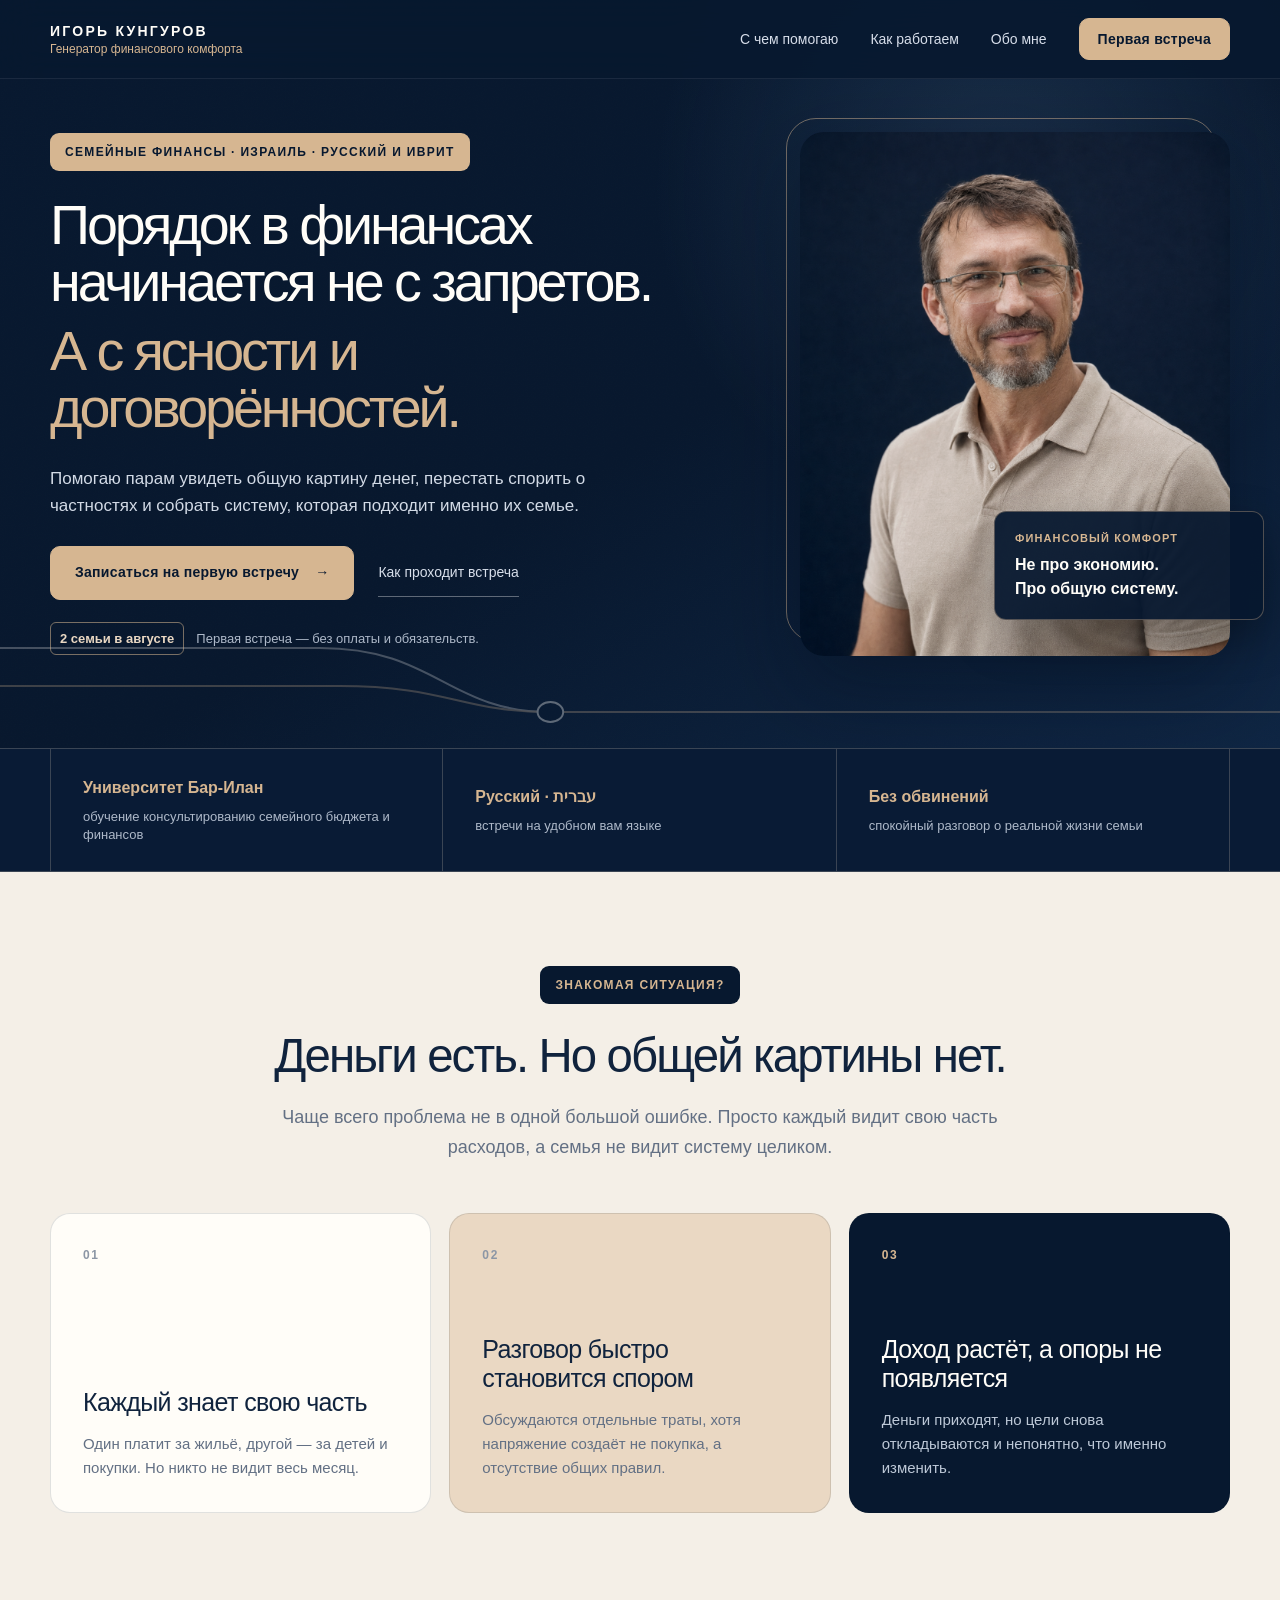
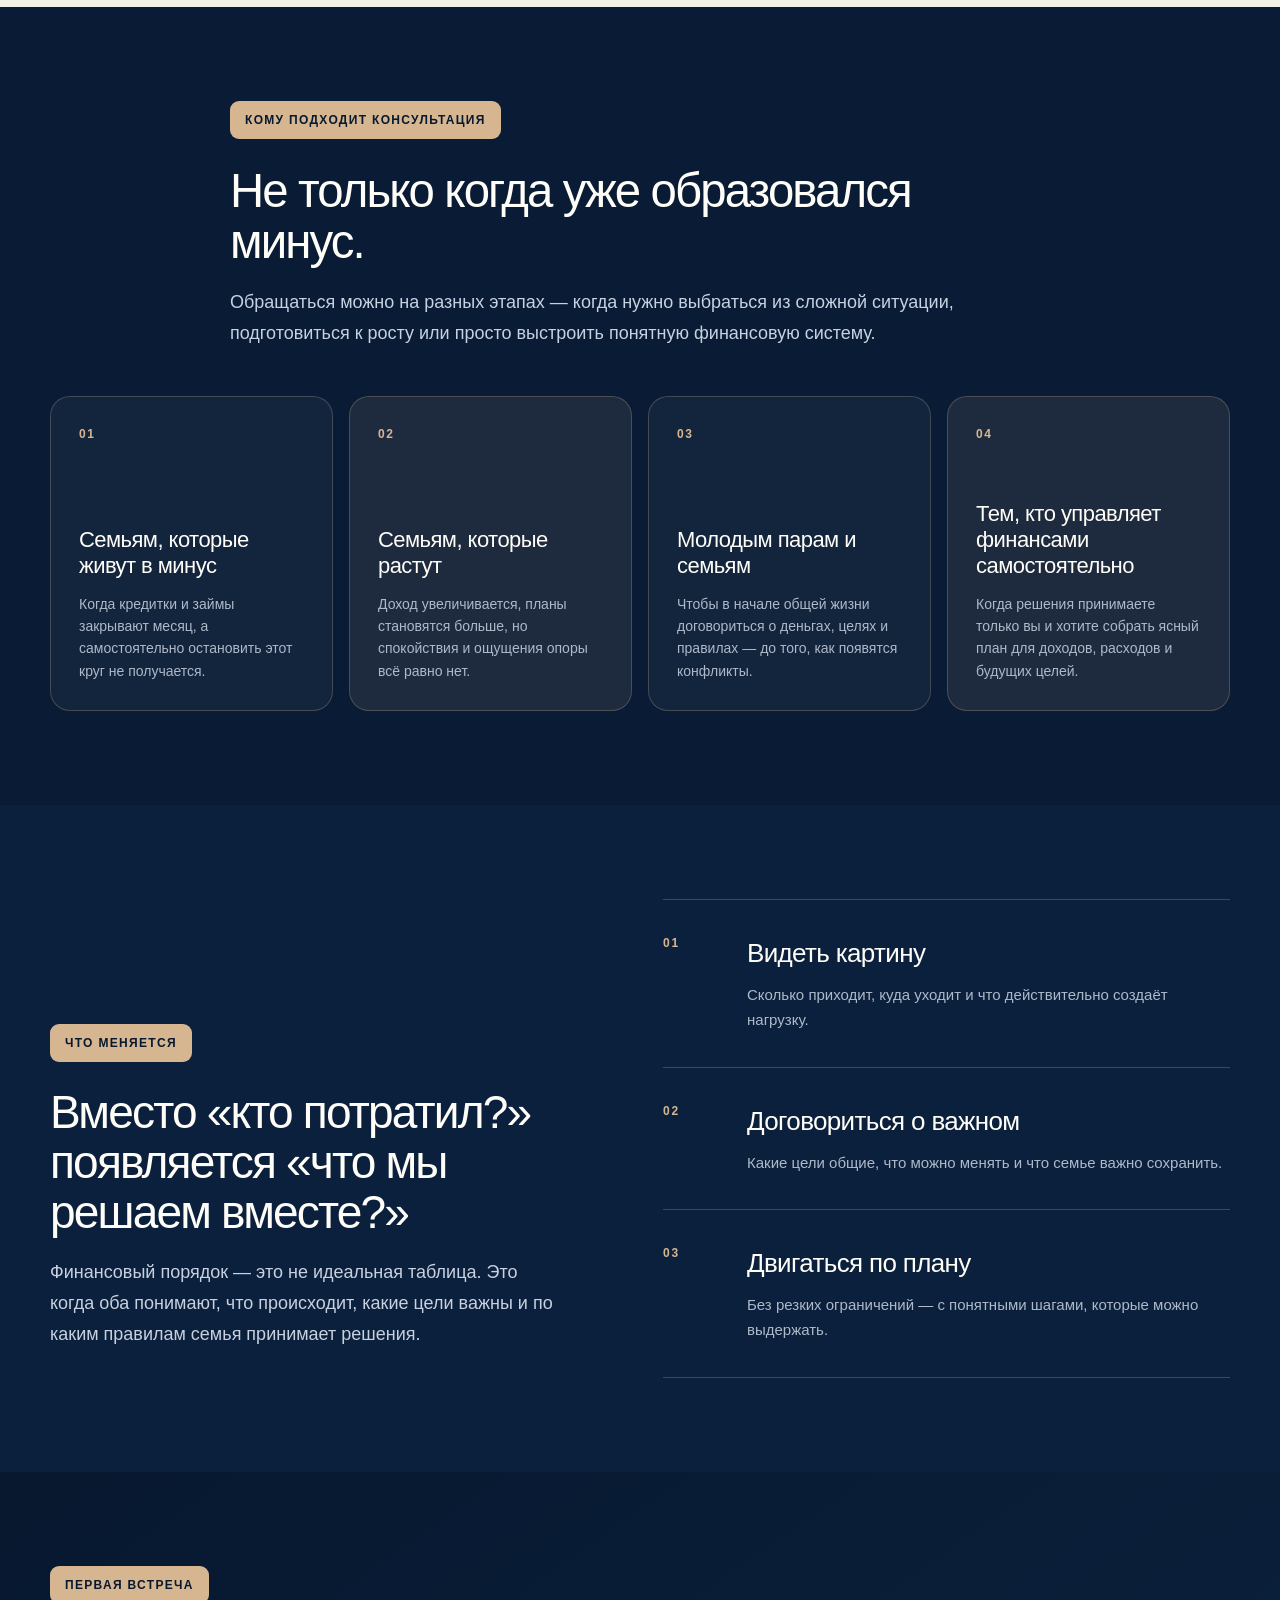
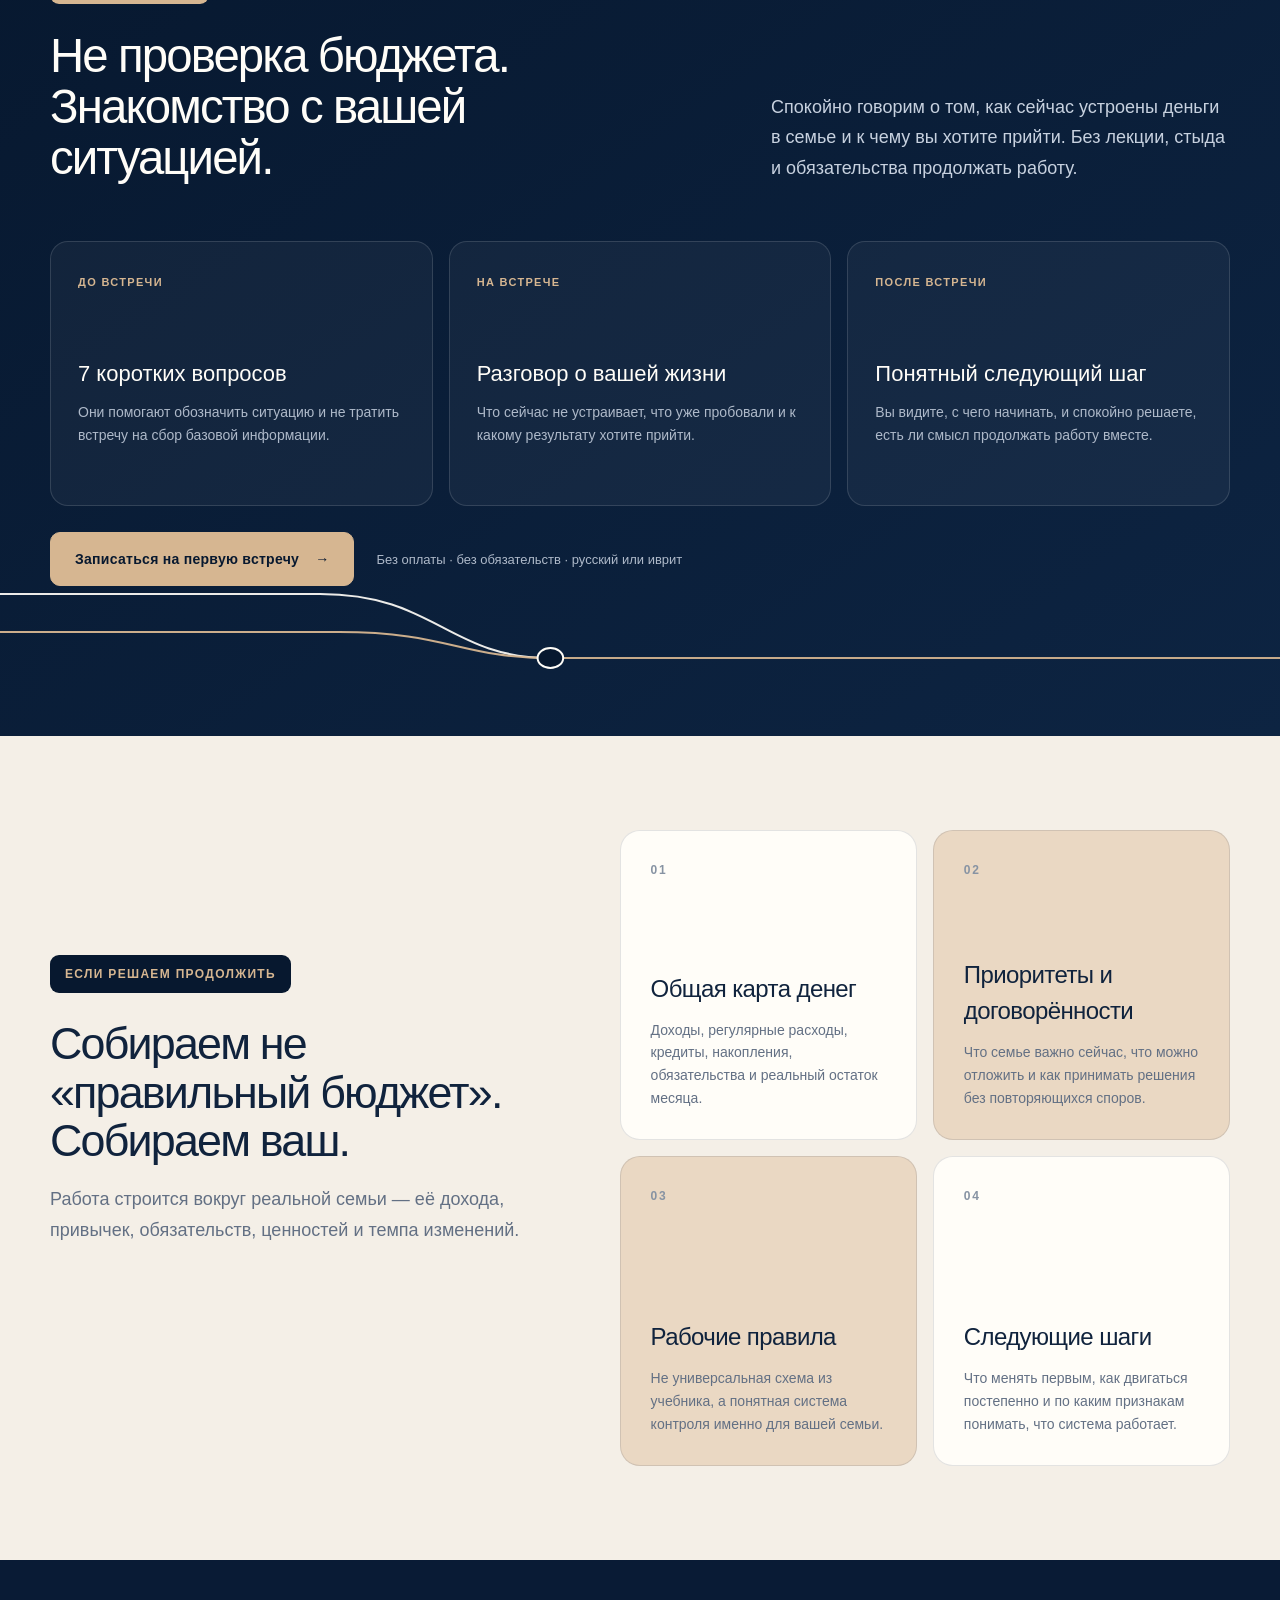
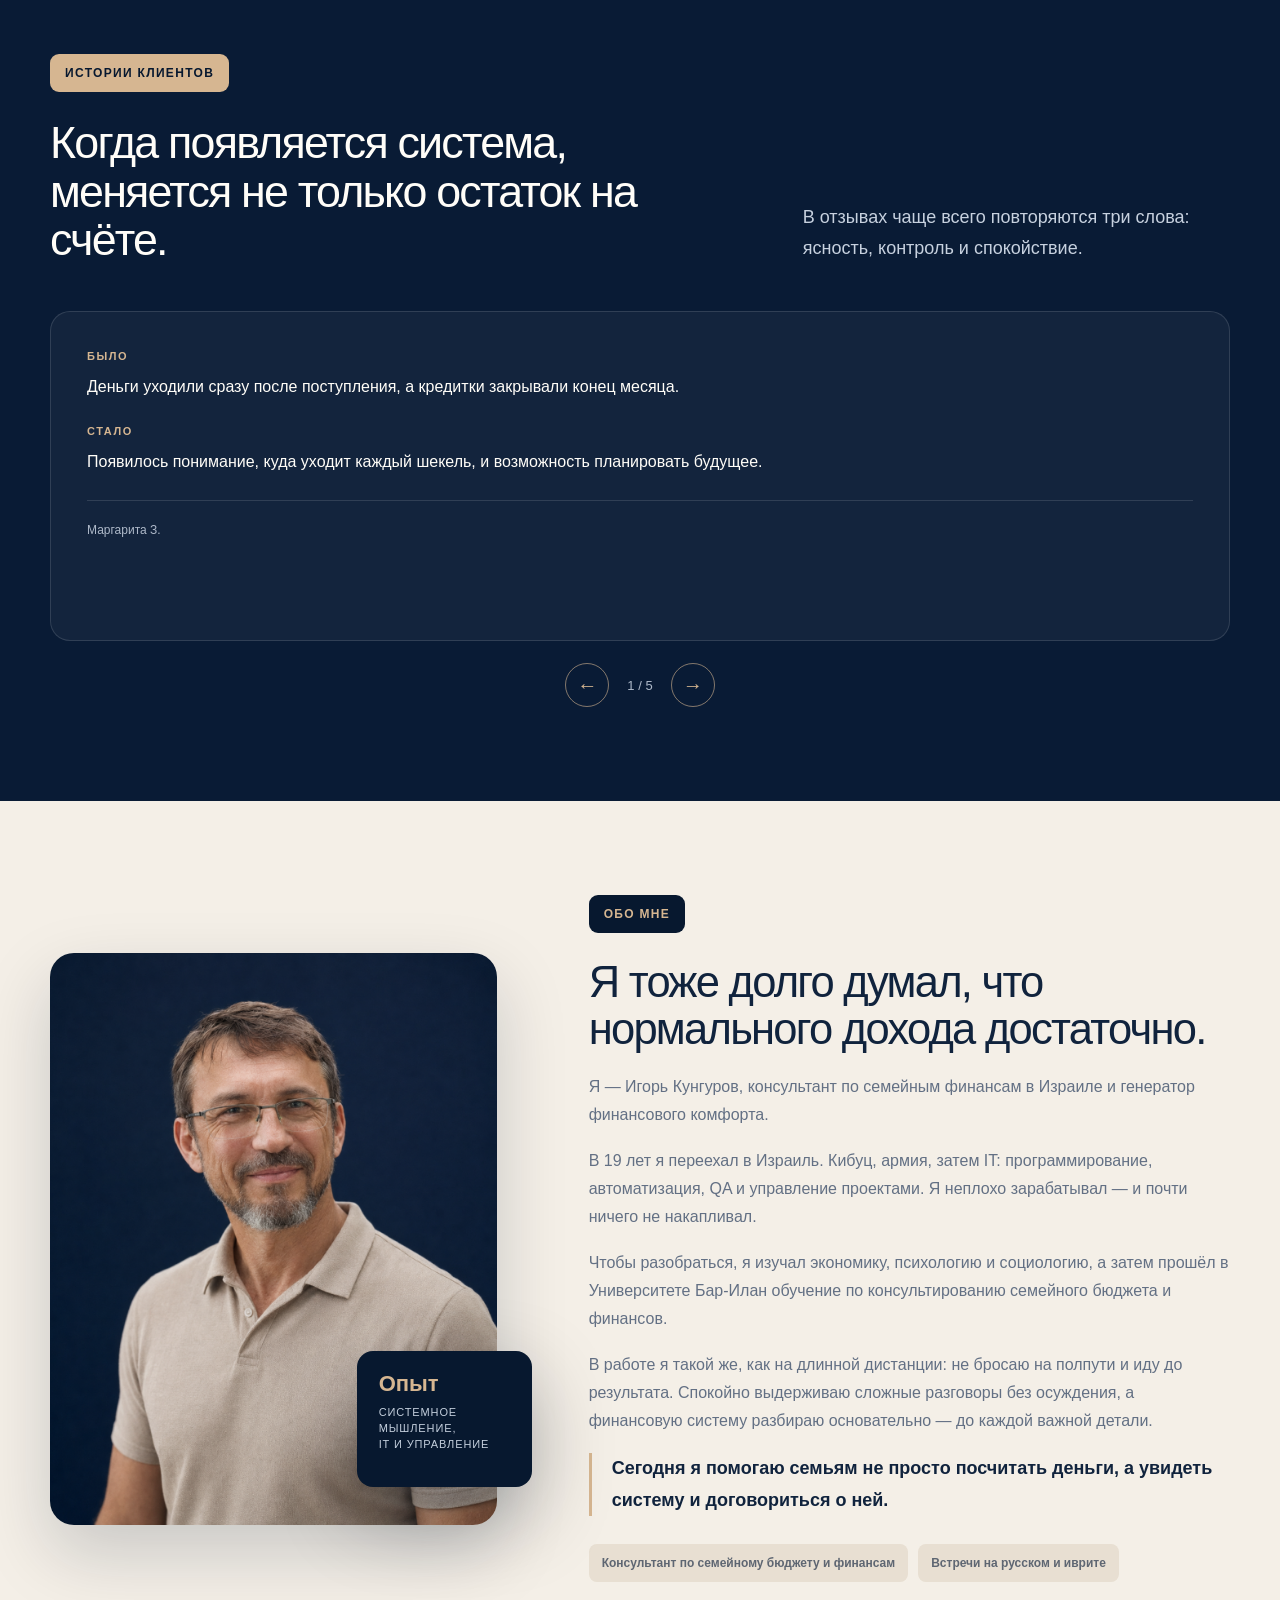
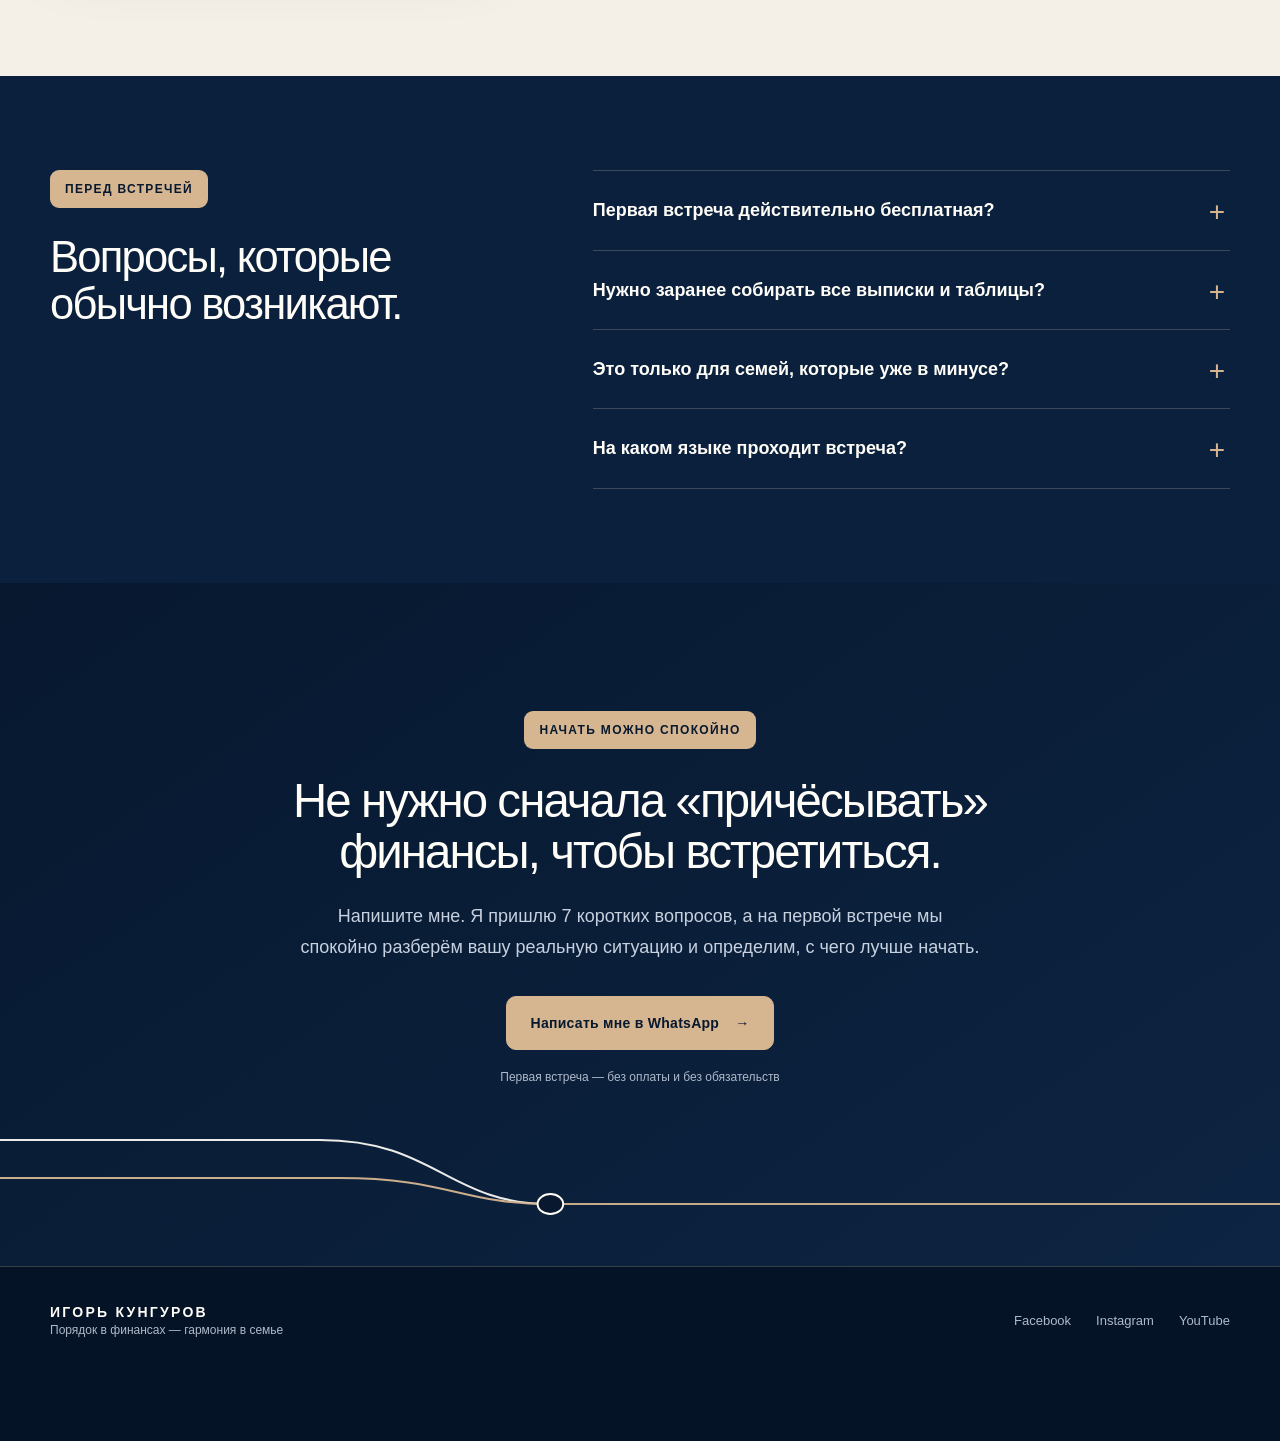
==== commit 5a402862: "Add files via upload" ====
--- a/index.html
+++ b/index.html
@@ -1,2 +1,2 @@
-<!DOCTYPE html><html lang="ru"><head><meta charSet="utf-8"/><meta name="viewport" content="width=device-width, initial-scale=1"/><link rel="preload" as="image" href="./igor-kungurov-sand-polo.png"/><link rel="stylesheet" href="./assets/index-DOxrcMwQ.css" data-rsc-css-href="./assets/index-DOxrcMwQ.css" data-precedence="vite-rsc/importer-resources"/><link rel="modulepreload" href="./assets/layout-segment-context-BYE3HMyK.js" crossorigin=""/><link rel="modulepreload" href="./assets/rolldown-runtime-S-ySWqyJ.js" crossorigin=""/><link rel="modulepreload" href="./assets/index-MFuecKDG.js" crossorigin=""/><link rel="modulepreload" href="./assets/framework-DjPHiq1u.js" crossorigin=""/><link rel="modulepreload" href="./assets/script-s7PEnRqT.js" crossorigin=""/><link rel="modulepreload" href="./assets/page-DXciUFd7.js" crossorigin=""/><title>Игорь Кунгуров — консультант по семейным финансам в Израиле</title><meta name="description" content="Помогаю парам увидеть общую картину семейных финансов, договориться о приоритетах и собрать систему, которая подходит их семье. Первая встреча — без оплаты и обязательств."/><link rel="shortcut icon" href="./favicon.svg"/><link rel="icon" href="./favicon.svg"/><meta name="codex-preview" content="development"/><script>self.__VINEXT_RSC_PARAMS__={}</script><script>self.__VINEXT_RSC_NAV__={"pathname":"/","searchParams":[]}</script><link rel="modulepreload" href="./assets/index-MFuecKDG.js" />
-</head><body><main><header class="site-header"><div class="shell header-inner"><a class="brand" href="#top" aria-label="Игорь Кунгуров — в начало страницы"><strong>ИГОРЬ КУНГУРОВ</strong><span>Генератор финансового комфорта</span></a><nav class="desktop-nav" aria-label="Основная навигация"><a href="#situations">С чем помогаю</a><a href="#first-meeting">Как работаем</a><a href="#about">Обо мне</a></nav><a class="button button--small" href="https://wa.me/972526656406?text=%D0%97%D0%B4%D1%80%D0%B0%D0%B2%D1%81%D1%82%D0%B2%D1%83%D0%B9%D1%82%D0%B5%2C%20%D0%98%D0%B3%D0%BE%D1%80%D1%8C.%20%D0%A5%D0%BE%D1%87%D1%83%20%D0%B7%D0%B0%D0%BF%D0%B8%D1%81%D0%B0%D1%82%D1%8C%D1%81%D1%8F%20%D0%BD%D0%B0%20%D0%BF%D0%B5%D1%80%D0%B2%D1%83%D1%8E%20%D0%B2%D1%81%D1%82%D1%80%D0%B5%D1%87%D1%83." target="_blank" rel="noreferrer">Первая встреча</a></div></header><section class="hero" id="top"><div class="route-line" aria-hidden="true"><svg viewBox="0 0 1000 120" preserveAspectRatio="none"><path class="route-line__branch route-line__branch--light" d="M0 20 H250 C340 20 350 84 430 84"></path><path class="route-line__branch route-line__branch--sand" d="M0 58 H265 C350 58 360 84 430 84"></path><path class="route-line__tail" d="M430 84 H1000"></path><circle class="route-line__node" cx="430" cy="84" r="10"></circle></svg></div><div class="shell hero-grid"><div class="hero-copy"><p class="eyebrow">Семейные финансы · Израиль · русский и иврит</p><h1>Порядок в финансах начинается не с запретов.<span>А с ясности и договорённостей.</span></h1><p class="hero-lead">Помогаю парам увидеть общую картину денег, перестать спорить о частностях и собрать систему, которая подходит именно их семье.</p><div class="hero-actions"><a class="button" href="https://wa.me/972526656406?text=%D0%97%D0%B4%D1%80%D0%B0%D0%B2%D1%81%D1%82%D0%B2%D1%83%D0%B9%D1%82%D0%B5%2C%20%D0%98%D0%B3%D0%BE%D1%80%D1%8C.%20%D0%A5%D0%BE%D1%87%D1%83%20%D0%B7%D0%B0%D0%BF%D0%B8%D1%81%D0%B0%D1%82%D1%8C%D1%81%D1%8F%20%D0%BD%D0%B0%20%D0%BF%D0%B5%D1%80%D0%B2%D1%83%D1%8E%20%D0%B2%D1%81%D1%82%D1%80%D0%B5%D1%87%D1%83." target="_blank" rel="noreferrer">Записаться на первую встречу <span aria-hidden="true">→</span></a><a class="text-link" href="#first-meeting">Как проходит встреча</a></div><p class="offer-note"><span>2 семьи в августе</span>Первая встреча — без оплаты и обязательств.</p></div><div class="hero-portrait"><div class="portrait-frame"><img src="./igor-kungurov-sand-polo.png" alt="Игорь Кунгуров, консультант по семейным финансам"/><div class="portrait-caption"><span>Финансовый комфорт</span><strong>Не про экономию.<br/>Про общую систему.</strong></div></div></div></div></section><section class="proof-bar" aria-label="Коротко об Игоре"><div class="shell proof-grid"><p><strong>Университет Бар-Илан</strong><span>обучение консультированию семейного бюджета и финансов</span></p><p><strong>Русский · עברית</strong><span>встречи на удобном вам языке</span></p><p><strong>Без обвинений</strong><span>спокойный разговор о реальной жизни семьи</span></p></div></section><section class="section section--light" id="situations"><div class="shell narrow-heading"><p class="eyebrow eyebrow--dark">Знакомая ситуация?</p><h2>Деньги есть. Но общей картины нет.</h2><p class="section-lead">Чаще всего проблема не в одной большой ошибке. Просто каждый видит свою часть расходов, а семья не видит систему целиком.</p></div><div class="shell situation-grid"><article class="situation-card"><span>01</span><h3>Каждый знает свою часть</h3><p>Один платит за жильё, другой — за детей и покупки. Но никто не видит весь месяц.</p></article><article class="situation-card situation-card--sand"><span>02</span><h3>Разговор быстро становится спором</h3><p>Обсуждаются отдельные траты, хотя напряжение создаёт не покупка, а отсутствие общих правил.</p></article><article class="situation-card situation-card--navy"><span>03</span><h3>Доход растёт, а опоры не появляется</h3><p>Деньги приходят, но цели снова откладываются и непонятно, что именно изменить.</p></article></div></section><section class="section audience-section" aria-labelledby="audience-title"><div class="shell audience-heading"><p class="eyebrow">Кому подходит консультация</p><h2 id="audience-title">Не только когда уже образовался минус.</h2><p class="section-lead section-lead--light">Обращаться можно на разных этапах — когда нужно выбраться из сложной ситуации, подготовиться к росту или просто выстроить понятную финансовую систему.</p></div><div class="shell audience-grid"><article><span>01</span><h3>Семьям, которые живут в минус</h3><p>Когда кредитки и займы закрывают месяц, а самостоятельно остановить этот круг не получается.</p></article><article><span>02</span><h3>Семьям, которые растут</h3><p>Доход увеличивается, планы становятся больше, но спокойствия и ощущения опоры всё равно нет.</p></article><article><span>03</span><h3>Молодым парам и семьям</h3><p>Чтобы в начале общей жизни договориться о деньгах, целях и правилах — до того, как появятся конфликты.</p></article><article><span>04</span><h3>Тем, кто управляет финансами самостоятельно</h3><p>Когда решения принимаете только вы и хотите собрать ясный план для доходов, расходов и будущих целей.</p></article></div></section><section class="section outcome-section"><div class="shell outcome-grid"><div class="outcome-copy"><p class="eyebrow">Что меняется</p><h2>Вместо «кто потратил?» появляется «что мы решаем вместе?»</h2><p class="section-lead section-lead--light">Финансовый порядок — это не идеальная таблица. Это когда оба понимают, что происходит, какие цели важны и по каким правилам семья принимает решения.</p></div><div class="outcome-list"><article><span>01</span><div><h3>Видеть картину</h3><p>Сколько приходит, куда уходит и что действительно создаёт нагрузку.</p></div></article><article><span>02</span><div><h3>Договориться о важном</h3><p>Какие цели общие, что можно менять и что семье важно сохранить.</p></div></article><article><span>03</span><div><h3>Двигаться по плану</h3><p>Без резких ограничений — с понятными шагами, которые можно выдержать.</p></div></article></div></div></section><section class="section meeting-section" id="first-meeting"><div class="route-line" aria-hidden="true"><svg viewBox="0 0 1000 120" preserveAspectRatio="none"><path class="route-line__branch route-line__branch--light" d="M0 20 H250 C340 20 350 84 430 84"></path><path class="route-line__branch route-line__branch--sand" d="M0 58 H265 C350 58 360 84 430 84"></path><path class="route-line__tail" d="M430 84 H1000"></path><circle class="route-line__node" cx="430" cy="84" r="10"></circle></svg></div><div class="shell meeting-heading"><div class="meeting-intro"><p class="eyebrow">Первая встреча</p><h2>Не проверка бюджета.<br/>Знакомство с вашей ситуацией.</h2><p class="section-lead section-lead--light">Спокойно говорим о том, как сейчас устроены деньги в семье и к чему вы хотите прийти. Без лекции, стыда и обязательства продолжать работу.</p></div><div class="meeting-steps"><article><span>До встречи</span><h3>7 коротких вопросов</h3><p>Они помогают обозначить ситуацию и не тратить встречу на сбор базовой информации.</p></article><article><span>На встрече</span><h3>Разговор о вашей жизни</h3><p>Что сейчас не устраивает, что уже пробовали и к какому результату хотите прийти.</p></article><article><span>После встречи</span><h3>Понятный следующий шаг</h3><p>Вы видите, с чего начинать, и спокойно решаете, есть ли смысл продолжать работу вместе.</p></article></div><div class="meeting-action"><a class="button" href="https://wa.me/972526656406?text=%D0%97%D0%B4%D1%80%D0%B0%D0%B2%D1%81%D1%82%D0%B2%D1%83%D0%B9%D1%82%D0%B5%2C%20%D0%98%D0%B3%D0%BE%D1%80%D1%8C.%20%D0%A5%D0%BE%D1%87%D1%83%20%D0%B7%D0%B0%D0%BF%D0%B8%D1%81%D0%B0%D1%82%D1%8C%D1%81%D1%8F%20%D0%BD%D0%B0%20%D0%BF%D0%B5%D1%80%D0%B2%D1%83%D1%8E%20%D0%B2%D1%81%D1%82%D1%80%D0%B5%D1%87%D1%83." target="_blank" rel="noreferrer">Записаться на первую встречу <span aria-hidden="true">→</span></a><p>Без оплаты · без обязательств · русский или иврит</p></div></div></section><section class="section section--light work-section"><div class="shell work-grid"><div class="work-sticky"><p class="eyebrow eyebrow--dark">Если решаем продолжить</p><h2>Собираем не «правильный бюджет». Собираем ваш.</h2><p class="section-lead">Работа строится вокруг реальной семьи — её дохода, привычек, обязательств, ценностей и темпа изменений.</p></div><div class="work-cards"><article><span>01</span><div><h3>Общая карта денег</h3><p>Доходы, регулярные расходы, кредиты, накопления, обязательства и реальный остаток месяца.</p></div></article><article><span>02</span><div><h3>Приоритеты и договорённости</h3><p>Что семье важно сейчас, что можно отложить и как принимать решения без повторяющихся споров.</p></div></article><article><span>03</span><div><h3>Рабочие правила</h3><p>Не универсальная схема из учебника, а понятная система контроля именно для вашей семьи.</p></div></article><article><span>04</span><div><h3>Следующие шаги</h3><p>Что менять первым, как двигаться постепенно и по каким признакам понимать, что система работает.</p></div></article></div></div></section><section class="section stories-section" id="stories"><div class="shell stories-heading"><div><p class="eyebrow">Истории клиентов</p><h2>Когда появляется система, меняется не только остаток на счёте.</h2></div><p class="section-lead section-lead--light">В отзывах чаще всего повторяются три слова: ясность, контроль и спокойствие.</p></div><div class="shell story-carousel" aria-label="Отзывы клиентов"><div class="story-track" style="transform:translateX(-0%)"><article class="story-card"><p class="story-label">Было</p><p>Деньги уходили сразу после поступления, а кредитки закрывали конец месяца.</p><p class="story-label story-label--after">Стало</p><p>Появилось понимание, куда уходит каждый шекель, и возможность планировать будущее.</p><cite>Маргарита З.</cite></article><article class="story-card story-card--sand"><p class="story-label">Было</p><p>Пятеро детей, ремонт и расходы со всех сторон — без ощущения контроля.</p><p class="story-label story-label--after">Стало</p><p>Финансовый план под конкретную семью и спокойствие при неожиданных расходах.</p><cite>Илана, семья с 5 детьми · перевод с иврита</cite></article><article class="story-card"><p class="story-label">Было</p><p>Ипотека, кредит и растущий минус — без одной крупной причины.</p><p class="story-label story-label--after">Стало</p><p>Минус остановился, новый кредит не понадобился, вернулось ощущение контроля.</p><cite>Клиентка, 50 лет · перевод с иврита</cite></article><article class="story-card story-card--sand"><p class="story-label">Было</p><p>Мы думали, что с таким доходом невозможно выйти в плюс.</p><p class="story-label story-label--after">Стало</p><p>Оказалось — можно. Появился план, понятные решения и движение к целям без ощущения постоянной экономии.</p><cite>Семья с двумя детьми</cite></article><article class="story-card"><p class="story-label">Было</p><p>Каждый отвечал за свою часть расходов, а общей картины не было.</p><p class="story-label story-label--after">Стало</p><p>Стало легче говорить о деньгах и принимать решения вместе — без поиска виноватого.</p><cite>Семейная пара · перевод с иврита</cite></article></div><div class="story-controls"><button type="button" aria-label="Предыдущий отзыв">←</button><span>1<!-- --> / <!-- -->5</span><button type="button" aria-label="Следующий отзыв">→</button></div></div></section><section class="section section--light about-section" id="about"><div class="shell about-grid"><div class="about-photo-wrap"><img src="./igor-kungurov-sand-polo.png" alt="Игорь Кунгуров"/><div class="about-stamp"><strong>Опыт</strong><span>системное мышление,<br/>IT и управление</span></div></div><div class="about-copy"><p class="eyebrow eyebrow--dark">Обо мне</p><h2>Я тоже долго думал, что нормального дохода достаточно.</h2><div class="about-text"><p>В 19 лет я переехал в Израиль. Кибуц, армия, затем IT: программирование, автоматизация, QA и управление проектами. Я неплохо зарабатывал — и почти ничего не накапливал.</p><p>Чтобы разобраться, я изучал экономику, психологию и социологию, а затем прошёл в Университете Бар-Илан обучение по консультированию семейного бюджета и финансов.</p><p>В работе я такой же, как на длинной дистанции: не бросаю на полпути и иду до результата. Спокойно выдерживаю сложные разговоры без осуждения, а финансовую систему разбираю основательно — до каждой важной детали.</p><p class="about-highlight">Сегодня я помогаю семьям не просто посчитать деньги, а увидеть систему и договориться о ней.</p></div><div class="credentials"><span>Консультант по семейному бюджету и финансам</span><span>Встречи на русском и иврите</span></div></div></div></section><section class="section faq-section"><div class="shell faq-grid"><div><p class="eyebrow">Перед встречей</p><h2>Вопросы, которые обычно возникают.</h2></div><div class="faq-list"><details><summary>Первая встреча действительно бесплатная?</summary><p>Да. Это знакомство с вашей ситуацией и целями — без оплаты и обязательства продолжать.</p></details><details><summary>Нужно заранее собирать все выписки и таблицы?</summary><p>Нет. Для первой встречи достаточно ответить на 7 коротких вопросов. Детальный разбор начинается только если решаем работать дальше.</p></details><details><summary>Это только для семей, которые уже в минусе?</summary><p>Нет. Часто обращаются семьи с нормальным доходом, но без общей картины, понятных целей и правил.</p></details><details><summary>На каком языке проходит встреча?</summary><p>На русском или иврите — как вам удобнее.</p></details></div></div></section><section class="final-cta-section" id="contact"><div class="route-line" aria-hidden="true"><svg viewBox="0 0 1000 120" preserveAspectRatio="none"><path class="route-line__branch route-line__branch--light" d="M0 20 H250 C340 20 350 84 430 84"></path><path class="route-line__branch route-line__branch--sand" d="M0 58 H265 C350 58 360 84 430 84"></path><path class="route-line__tail" d="M430 84 H1000"></path><circle class="route-line__node" cx="430" cy="84" r="10"></circle></svg></div><div class="shell final-cta-box"><p class="eyebrow">Начать можно спокойно</p><h2>Не нужно сначала «причёсывать» финансы, чтобы встретиться.</h2><p>Напишите мне. Я пришлю 7 коротких вопросов, а на первой встрече мы спокойно разберём вашу реальную ситуацию и определим, с чего лучше начать.</p><a class="button" href="https://wa.me/972526656406?text=%D0%97%D0%B4%D1%80%D0%B0%D0%B2%D1%81%D1%82%D0%B2%D1%83%D0%B9%D1%82%D0%B5%2C%20%D0%98%D0%B3%D0%BE%D1%80%D1%8C.%20%D0%A5%D0%BE%D1%87%D1%83%20%D0%B7%D0%B0%D0%BF%D0%B8%D1%81%D0%B0%D1%82%D1%8C%D1%81%D1%8F%20%D0%BD%D0%B0%20%D0%BF%D0%B5%D1%80%D0%B2%D1%83%D1%8E%20%D0%B2%D1%81%D1%82%D1%80%D0%B5%D1%87%D1%83." target="_blank" rel="noreferrer">Написать мне в WhatsApp <span aria-hidden="true">→</span></a><small>Первая встреча — без оплаты и без обязательств</small></div></section><footer class="site-footer"><div class="shell footer-inner"><div class="brand brand--footer"><strong>ИГОРЬ КУНГУРОВ</strong><span>Порядок в финансах — гармония в семье</span></div><div class="footer-links"><a href="https://facebook.com/Igor.Kungurov.Family.Budget" target="_blank" rel="noreferrer">Facebook</a><a href="https://instagram.com/igor_kungurov_family_budget" target="_blank" rel="noreferrer">Instagram</a><a href="https://youtube.com/@dengi.povzroslomu" target="_blank" rel="noreferrer">YouTube</a></div></div></footer><a class="mobile-cta" href="https://wa.me/972526656406?text=%D0%97%D0%B4%D1%80%D0%B0%D0%B2%D1%81%D1%82%D0%B2%D1%83%D0%B9%D1%82%D0%B5%2C%20%D0%98%D0%B3%D0%BE%D1%80%D1%8C.%20%D0%A5%D0%BE%D1%87%D1%83%20%D0%B7%D0%B0%D0%BF%D0%B8%D1%81%D0%B0%D1%82%D1%8C%D1%81%D1%8F%20%D0%BD%D0%B0%20%D0%BF%D0%B5%D1%80%D0%B2%D1%83%D1%8E%20%D0%B2%D1%81%D1%82%D1%80%D0%B5%D1%87%D1%83." target="_blank" rel="noreferrer">Записаться на первую встречу</a></main><script id="_R_">import("./assets/index-MFuecKDG.js")</script></body></html><script>self.__VINEXT_RSC_CHUNKS__=self.__VINEXT_RSC_CHUNKS__||[];self.__VINEXT_RSC_CHUNKS__.push("2:I[\"8c0f216c4604\",[],\"Children\",1]\n3:I[\"60f387d9e0f4\",[],\"default\",1]\n4:I[\"15c18cfaeeff\",[],\"LayoutSegmentProvider\",1]\n5:I[\"8c0f216c4604\",[],\"Slot\",1]\n6:I[\"593f344dc510\",[],\"RedirectBoundary\",1]\n:HL[\"/assets/index-DOxrcMwQ.css\",\"style\"]\n")</script><script>self.__VINEXT_RSC_CHUNKS__=self.__VINEXT_RSC_CHUNKS__||[];self.__VINEXT_RSC_CHUNKS__.push("0:{\"__route\":\"route:/\",\"__interceptionContext\":null,\"__layoutIds\":[\"layout:/\"],\"__rootLayout\":\"/\",\"page:/\":\"$L1\",\"layout:/\":[[[[\"$\",\"link\",\"css:/assets/index-DOxrcMwQ.css\",{\"rel\":\"stylesheet\",\"precedence\":\"vite-rsc/importer-resources\",\"href\":\"/assets/index-DOxrcMwQ.css\",\"data-rsc-css-href\":\"/assets/index-DOxrcMwQ.css\"}],\"$undefined\"],[\"$\",\"html\",null,{\"lang\":\"ru\",\"children\":[[\"$\",\"body\",null,{\"children\":[\"$\",\"$L2\",null,{}]}],[\"$\",\"$L3\",null,{\"src\":\"https://www.googletagmanager.com/gtag/js?id=G-37GQ5B9LB5\",\"strategy\":\"afterInteractive\"}],[\"$\",\"$L3\",null,{\"id\":\"google-analytics\",\"strategy\":\"afterInteractive\",\"children\":\"window.dataLayer = window.dataLayer || [];\\n          function gtag(){dataLayer.push(arguments);}\\n          gtag('js', new Date());\\n          gtag('config', 'G-37GQ5B9LB5');\"}]]}]],null],\"route:/\":[[[\"$\",\"meta\",null,{\"charSet\":\"utf-8\"}],[[\"$\",\"title\",\"0\",{\"children\":\"Игорь Кунгуров — консультант по семейным финансам в Израиле\"}],[\"$\",\"meta\",\"1\",{\"name\":\"description\",\"content\":\"Помогаю парам увидеть общую картину семейных финансов, договориться о приоритетах и собрать систему, которая подходит их семье. Первая встреча — без оплаты и обязательств.\"}],[\"$\",\"link\",\"2\",{\"rel\":\"shortcut icon\",\"href\":\"/favicon.svg\"}],[\"$\",\"link\",\"3\",{\"rel\":\"icon\",\"href\":\"/favicon.svg\"}],[\"$\",\"meta\",\"4\",{\"name\":\"codex-preview\",\"content\":\"development\"}]],[[\"$\",\"meta\",\"0\",{\"name\":\"viewport\",\"content\":\"width=device-width, initial-scale=1\"}]]],[\"$\",\"$L4\",null,{\"segmentMap\":{\"children\":[]},\"children\":[\"$\",\"$L5\",null,{\"id\":\"layout:/\",\"parallelSlots\":\"$undefined\",\"children\":[\"$\",\"$L6\",null,{\"children\":[\"$\",\"$L4\",null,{\"segmentMap\":{\"children\":[]},\"children\":[\"$\",\"$L5\",null,{\"id\":\"page:/\"}]}]}]}]}]],\"__layoutFlags\":{\"layout:/\":\"s\"},\"__artifactCompatibility\":{\"schemaVersion\":1,\"graphVersion\":\"app-route-graph:4uhn5s1wvoptc\",\"deploymentVersion\":\"9d633830-a40f-423e-9fb0-ae522538cb9c\",\"appElementsSchemaVersion\":1,\"rscPayloadSchemaVersion\":1,\"rootBoundaryId\":\"/\",\"renderEpoch\":null}}\n")</script><script>self.__VINEXT_RSC_CHUNKS__=self.__VINEXT_RSC_CHUNKS__||[];self.__VINEXT_RSC_CHUNKS__.push("7:I[\"6efdf509a785\",[],\"default\",1]\n1:[\"$\",\"$L7\",null,{\"params\":\"$@8\",\"searchParams\":\"$@9\"}]\n")</script><script>self.__VINEXT_RSC_CHUNKS__=self.__VINEXT_RSC_CHUNKS__||[];self.__VINEXT_RSC_CHUNKS__.push("8:{}\n9:{}\n")</script><script>self.__VINEXT_RSC_DONE__=true</script>+<!DOCTYPE html><html lang="ru"><head><meta charSet="utf-8"/><meta name="viewport" content="width=device-width, initial-scale=1"/><link rel="preload" as="image" href="/igor-kungurov-sand-polo.png"/><link rel="stylesheet" href="/assets/index-DOxrcMwQ.css" data-rsc-css-href="/assets/index-DOxrcMwQ.css" data-precedence="vite-rsc/importer-resources"/><link rel="modulepreload" href="/assets/layout-segment-context-BEaGUKQ8.js" crossorigin=""/><link rel="modulepreload" href="/assets/rolldown-runtime-S-ySWqyJ.js" crossorigin=""/><link rel="modulepreload" href="/assets/index-BlLWbcBp.js" crossorigin=""/><link rel="modulepreload" href="/assets/framework-DjPHiq1u.js" crossorigin=""/><link rel="modulepreload" href="/assets/script-s7PEnRqT.js" crossorigin=""/><link rel="modulepreload" href="/assets/page-DzdpsacX.js" crossorigin=""/><title>Игорь Кунгуров — консультант по семейным финансам в Израиле</title><meta name="description" content="Консультант по семейным финансам Игорь Кунгуров помогает парам и семьям в Израиле навести порядок в деньгах, увидеть общую картину и договориться о финансовых целях."/><meta property="og:title" content="Игорь Кунгуров — консультант по семейным финансам"/><meta property="og:description" content="Порядок в финансах — гармония в семье. Консультации для пар и семей в Израиле на русском и иврите."/><meta property="og:url" content="https://kuda-dengi.co.il/"/><meta property="og:site_name" content="Игорь Кунгуров — финансовый комфорт"/><meta property="og:type" content="website"/><meta property="og:locale" content="ru_IL"/><meta property="og:image" content="https://kuda-dengi.co.il/igor-kungurov-sand-polo.png"/><meta property="og:image:alt" content="Игорь Кунгуров"/><meta name="twitter:card" content="summary_large_image"/><meta name="twitter:title" content="Игорь Кунгуров — консультант по семейным финансам"/><meta name="twitter:description" content="Порядок в финансах — гармония в семье."/><meta name="twitter:image" content="https://kuda-dengi.co.il/igor-kungurov-sand-polo.png"/><link rel="shortcut icon" href="https://kuda-dengi.co.il/favicon.svg"/><link rel="icon" href="https://kuda-dengi.co.il/favicon.svg"/><link rel="canonical" href="https://kuda-dengi.co.il/"/><meta name="codex-preview" content="development"/><script>self.__VINEXT_RSC_PARAMS__={}</script><script>self.__VINEXT_RSC_NAV__={"pathname":"/","searchParams":[]}</script><link rel="modulepreload" href="/assets/index-BlLWbcBp.js" />
+</head><body><main><header class="site-header"><div class="shell header-inner"><a class="brand" href="#top" aria-label="Игорь Кунгуров — в начало страницы"><strong>ИГОРЬ КУНГУРОВ</strong><span>Генератор финансового комфорта</span></a><nav class="desktop-nav" aria-label="Основная навигация"><a href="#situations">С чем помогаю</a><a href="#first-meeting">Как работаем</a><a href="#about">Обо мне</a></nav><a class="button button--small" href="https://wa.me/972526656406?text=%D0%97%D0%B4%D1%80%D0%B0%D0%B2%D1%81%D1%82%D0%B2%D1%83%D0%B9%D1%82%D0%B5%2C%20%D0%98%D0%B3%D0%BE%D1%80%D1%8C.%20%D0%A5%D0%BE%D1%87%D1%83%20%D0%B7%D0%B0%D0%BF%D0%B8%D1%81%D0%B0%D1%82%D1%8C%D1%81%D1%8F%20%D0%BD%D0%B0%20%D0%BF%D0%B5%D1%80%D0%B2%D1%83%D1%8E%20%D0%B2%D1%81%D1%82%D1%80%D0%B5%D1%87%D1%83." target="_blank" rel="noreferrer">Первая встреча</a></div></header><section class="hero" id="top" data-section-name="hero"><div class="route-line" aria-hidden="true"><svg viewBox="0 0 1000 120" preserveAspectRatio="none"><path class="route-line__branch route-line__branch--light" d="M0 20 H250 C340 20 350 84 430 84"></path><path class="route-line__branch route-line__branch--sand" d="M0 58 H265 C350 58 360 84 430 84"></path><path class="route-line__tail" d="M430 84 H1000"></path><circle class="route-line__node" cx="430" cy="84" r="10"></circle></svg></div><div class="shell hero-grid"><div class="hero-copy"><p class="eyebrow">Семейные финансы · Израиль · русский и иврит</p><h1>Порядок в финансах начинается не с запретов.<span>А с ясности и договорённостей.</span></h1><p class="hero-lead">Помогаю парам увидеть общую картину денег, перестать спорить о частностях и собрать систему, которая подходит именно их семье.</p><div class="hero-actions"><a class="button" href="https://wa.me/972526656406?text=%D0%97%D0%B4%D1%80%D0%B0%D0%B2%D1%81%D1%82%D0%B2%D1%83%D0%B9%D1%82%D0%B5%2C%20%D0%98%D0%B3%D0%BE%D1%80%D1%8C.%20%D0%A5%D0%BE%D1%87%D1%83%20%D0%B7%D0%B0%D0%BF%D0%B8%D1%81%D0%B0%D1%82%D1%8C%D1%81%D1%8F%20%D0%BD%D0%B0%20%D0%BF%D0%B5%D1%80%D0%B2%D1%83%D1%8E%20%D0%B2%D1%81%D1%82%D1%80%D0%B5%D1%87%D1%83." target="_blank" rel="noreferrer">Записаться на первую встречу <span aria-hidden="true">→</span></a><a class="text-link" href="#first-meeting">Как проходит встреча</a></div><p class="offer-note"><span>2 семьи в августе</span>Первая встреча — без оплаты и обязательств.</p></div><div class="hero-portrait"><div class="portrait-frame"><img src="/igor-kungurov-sand-polo.png" alt="Игорь Кунгуров, консультант по семейным финансам"/><div class="portrait-caption"><span>Финансовый комфорт</span><strong>Не про экономию.<br/>Про общую систему.</strong></div></div></div></div></section><section class="proof-bar" id="recognition" data-section-name="recognition" aria-label="Коротко об Игоре"><div class="shell proof-grid"><p><strong>Университет Бар-Илан</strong><span>обучение консультированию семейного бюджета и финансов</span></p><p><strong>Русский · עברית</strong><span>встречи на удобном вам языке</span></p><p><strong>Без обвинений</strong><span>спокойный разговор о реальной жизни семьи</span></p></div></section><section class="section section--light" id="situations" data-section-name="budget"><div class="shell narrow-heading"><p class="eyebrow eyebrow--dark">Знакомая ситуация?</p><h2>Деньги есть. Но общей картины нет.</h2><p class="section-lead">Чаще всего проблема не в одной большой ошибке. Просто каждый видит свою часть расходов, а семья не видит систему целиком.</p></div><div class="shell situation-grid"><article class="situation-card"><span>01</span><h3>Каждый знает свою часть</h3><p>Один платит за жильё, другой — за детей и покупки. Но никто не видит весь месяц.</p></article><article class="situation-card situation-card--sand"><span>02</span><h3>Разговор быстро становится спором</h3><p>Обсуждаются отдельные траты, хотя напряжение создаёт не покупка, а отсутствие общих правил.</p></article><article class="situation-card situation-card--navy"><span>03</span><h3>Доход растёт, а опоры не появляется</h3><p>Деньги приходят, но цели снова откладываются и непонятно, что именно изменить.</p></article></div></section><section class="section audience-section" id="fit" data-section-name="fit" aria-labelledby="audience-title"><div class="shell audience-heading"><p class="eyebrow">Кому подходит консультация</p><h2 id="audience-title">Не только когда уже образовался минус.</h2><p class="section-lead section-lead--light">Обращаться можно на разных этапах — когда нужно выбраться из сложной ситуации, подготовиться к росту или просто выстроить понятную финансовую систему.</p></div><div class="shell audience-grid"><article><span>01</span><h3>Семьям, которые живут в минус</h3><p>Когда кредитки и займы закрывают месяц, а самостоятельно остановить этот круг не получается.</p></article><article><span>02</span><h3>Семьям, которые растут</h3><p>Доход увеличивается, планы становятся больше, но спокойствия и ощущения опоры всё равно нет.</p></article><article><span>03</span><h3>Молодым парам и семьям</h3><p>Чтобы в начале общей жизни договориться о деньгах, целях и правилах — до того, как появятся конфликты.</p></article><article><span>04</span><h3>Тем, кто управляет финансами самостоятельно</h3><p>Когда решения принимаете только вы и хотите собрать ясный план для доходов, расходов и будущих целей.</p></article></div></section><section class="section outcome-section" id="result" data-section-name="result"><div class="shell outcome-grid"><div class="outcome-copy"><p class="eyebrow">Что меняется</p><h2>Вместо «кто потратил?» появляется «что мы решаем вместе?»</h2><p class="section-lead section-lead--light">Финансовый порядок — это не идеальная таблица. Это когда оба понимают, что происходит, какие цели важны и по каким правилам семья принимает решения.</p></div><div class="outcome-list"><article><span>01</span><div><h3>Видеть картину</h3><p>Сколько приходит, куда уходит и что действительно создаёт нагрузку.</p></div></article><article><span>02</span><div><h3>Договориться о важном</h3><p>Какие цели общие, что можно менять и что семье важно сохранить.</p></div></article><article><span>03</span><div><h3>Двигаться по плану</h3><p>Без резких ограничений — с понятными шагами, которые можно выдержать.</p></div></article></div></div></section><section class="section meeting-section" id="first-meeting" data-section-name="first-meeting"><div class="route-line" aria-hidden="true"><svg viewBox="0 0 1000 120" preserveAspectRatio="none"><path class="route-line__branch route-line__branch--light" d="M0 20 H250 C340 20 350 84 430 84"></path><path class="route-line__branch route-line__branch--sand" d="M0 58 H265 C350 58 360 84 430 84"></path><path class="route-line__tail" d="M430 84 H1000"></path><circle class="route-line__node" cx="430" cy="84" r="10"></circle></svg></div><div class="shell meeting-heading"><div class="meeting-intro"><p class="eyebrow">Первая встреча</p><h2>Не проверка бюджета.<br/>Знакомство с вашей ситуацией.</h2><p class="section-lead section-lead--light">Спокойно говорим о том, как сейчас устроены деньги в семье и к чему вы хотите прийти. Без лекции, стыда и обязательства продолжать работу.</p></div><div class="meeting-steps"><article><span>До встречи</span><h3>7 коротких вопросов</h3><p>Они помогают обозначить ситуацию и не тратить встречу на сбор базовой информации.</p></article><article><span>На встрече</span><h3>Разговор о вашей жизни</h3><p>Что сейчас не устраивает, что уже пробовали и к какому результату хотите прийти.</p></article><article><span>После встречи</span><h3>Понятный следующий шаг</h3><p>Вы видите, с чего начинать, и спокойно решаете, есть ли смысл продолжать работу вместе.</p></article></div><div class="meeting-action"><a class="button" href="https://wa.me/972526656406?text=%D0%97%D0%B4%D1%80%D0%B0%D0%B2%D1%81%D1%82%D0%B2%D1%83%D0%B9%D1%82%D0%B5%2C%20%D0%98%D0%B3%D0%BE%D1%80%D1%8C.%20%D0%A5%D0%BE%D1%87%D1%83%20%D0%B7%D0%B0%D0%BF%D0%B8%D1%81%D0%B0%D1%82%D1%8C%D1%81%D1%8F%20%D0%BD%D0%B0%20%D0%BF%D0%B5%D1%80%D0%B2%D1%83%D1%8E%20%D0%B2%D1%81%D1%82%D1%80%D0%B5%D1%87%D1%83." target="_blank" rel="noreferrer">Записаться на первую встречу <span aria-hidden="true">→</span></a><p>Без оплаты · без обязательств · русский или иврит</p></div></div></section><section class="section section--light work-section" id="how-it-works" data-section-name="how-it-works"><div class="shell work-grid"><div class="work-sticky"><p class="eyebrow eyebrow--dark">Если решаем продолжить</p><h2>Собираем не «правильный бюджет». Собираем ваш.</h2><p class="section-lead">Работа строится вокруг реальной семьи — её дохода, привычек, обязательств, ценностей и темпа изменений.</p></div><div class="work-cards"><article><span>01</span><div><h3>Общая карта денег</h3><p>Доходы, регулярные расходы, кредиты, накопления, обязательства и реальный остаток месяца.</p></div></article><article><span>02</span><div><h3>Приоритеты и договорённости</h3><p>Что семье важно сейчас, что можно отложить и как принимать решения без повторяющихся споров.</p></div></article><article><span>03</span><div><h3>Рабочие правила</h3><p>Не универсальная схема из учебника, а понятная система контроля именно для вашей семьи.</p></div></article><article><span>04</span><div><h3>Следующие шаги</h3><p>Что менять первым, как двигаться постепенно и по каким признакам понимать, что система работает.</p></div></article></div></div></section><section class="section stories-section" id="stories" data-section-name="testimonials"><div class="shell stories-heading"><div><p class="eyebrow">Истории клиентов</p><h2>Когда появляется система, меняется не только остаток на счёте.</h2></div><p class="section-lead section-lead--light">В отзывах чаще всего повторяются три слова: ясность, контроль и спокойствие.</p></div><div class="shell story-carousel" aria-label="Отзывы клиентов"><div class="story-track" style="transform:translateX(-0%)"><article class="story-card"><p class="story-label">Было</p><p>Деньги уходили сразу после поступления, а кредитки закрывали конец месяца.</p><p class="story-label story-label--after">Стало</p><p>Появилось понимание, куда уходит каждый шекель, и возможность планировать будущее.</p><cite>Маргарита З.</cite></article><article class="story-card story-card--sand"><p class="story-label">Было</p><p>Пятеро детей, ремонт и расходы со всех сторон — без ощущения контроля.</p><p class="story-label story-label--after">Стало</p><p>Финансовый план под конкретную семью и спокойствие при неожиданных расходах.</p><cite>Илана, семья с 5 детьми · перевод с иврита</cite></article><article class="story-card"><p class="story-label">Было</p><p>Ипотека, кредит и растущий минус — без одной крупной причины.</p><p class="story-label story-label--after">Стало</p><p>Минус остановился, новый кредит не понадобился, вернулось ощущение контроля.</p><cite>Клиентка, 50 лет · перевод с иврита</cite></article><article class="story-card story-card--sand"><p class="story-label">Было</p><p>Мы думали, что с таким доходом невозможно выйти в плюс.</p><p class="story-label story-label--after">Стало</p><p>Оказалось — можно. Появился план, понятные решения и движение к целям без ощущения постоянной экономии.</p><cite>Семья с двумя детьми</cite></article><article class="story-card"><p class="story-label">Было</p><p>Каждый отвечал за свою часть расходов, а общей картины не было.</p><p class="story-label story-label--after">Стало</p><p>Стало легче говорить о деньгах и принимать решения вместе — без поиска виноватого.</p><cite>Семейная пара · перевод с иврита</cite></article></div><div class="story-controls"><button type="button" aria-label="Предыдущий отзыв">←</button><span>1<!-- --> / <!-- -->5</span><button type="button" aria-label="Следующий отзыв">→</button></div></div></section><section class="section section--light about-section" id="about" data-section-name="about"><div class="shell about-grid"><div class="about-photo-wrap"><img src="/igor-kungurov-sand-polo.png" alt="Игорь Кунгуров"/><div class="about-stamp"><strong>Опыт</strong><span>системное мышление,<br/>IT и управление</span></div></div><div class="about-copy"><p class="eyebrow eyebrow--dark">Обо мне</p><h2>Я тоже долго думал, что нормального дохода достаточно.</h2><div class="about-text"><p>Я — Игорь Кунгуров, консультант по семейным финансам в Израиле и генератор финансового комфорта.</p><p>В 19 лет я переехал в Израиль. Кибуц, армия, затем IT: программирование, автоматизация, QA и управление проектами. Я неплохо зарабатывал — и почти ничего не накапливал.</p><p>Чтобы разобраться, я изучал экономику, психологию и социологию, а затем прошёл в Университете Бар-Илан обучение по консультированию семейного бюджета и финансов.</p><p>В работе я такой же, как на длинной дистанции: не бросаю на полпути и иду до результата. Спокойно выдерживаю сложные разговоры без осуждения, а финансовую систему разбираю основательно — до каждой важной детали.</p><p class="about-highlight">Сегодня я помогаю семьям не просто посчитать деньги, а увидеть систему и договориться о ней.</p></div><div class="credentials"><span>Консультант по семейному бюджету и финансам</span><span>Встречи на русском и иврите</span></div></div></div></section><section class="section faq-section" id="faq" data-section-name="faq"><div class="shell faq-grid"><div><p class="eyebrow">Перед встречей</p><h2>Вопросы, которые обычно возникают.</h2></div><div class="faq-list"><details><summary>Первая встреча действительно бесплатная?</summary><p>Да. Это знакомство с вашей ситуацией и целями — без оплаты и обязательства продолжать.</p></details><details><summary>Нужно заранее собирать все выписки и таблицы?</summary><p>Нет. Для первой встречи достаточно ответить на 7 коротких вопросов. Детальный разбор начинается только если решаем работать дальше.</p></details><details><summary>Это только для семей, которые уже в минусе?</summary><p>Нет. Часто обращаются семьи с нормальным доходом, но без общей картины, понятных целей и правил.</p></details><details><summary>На каком языке проходит встреча?</summary><p>На русском или иврите — как вам удобнее.</p></details></div></div></section><section class="final-cta-section" id="contact" data-section-name="final"><div class="route-line" aria-hidden="true"><svg viewBox="0 0 1000 120" preserveAspectRatio="none"><path class="route-line__branch route-line__branch--light" d="M0 20 H250 C340 20 350 84 430 84"></path><path class="route-line__branch route-line__branch--sand" d="M0 58 H265 C350 58 360 84 430 84"></path><path class="route-line__tail" d="M430 84 H1000"></path><circle class="route-line__node" cx="430" cy="84" r="10"></circle></svg></div><div class="shell final-cta-box"><p class="eyebrow">Начать можно спокойно</p><h2>Не нужно сначала «причёсывать» финансы, чтобы встретиться.</h2><p>Напишите мне. Я пришлю 7 коротких вопросов, а на первой встрече мы спокойно разберём вашу реальную ситуацию и определим, с чего лучше начать.</p><a class="button" href="https://wa.me/972526656406?text=%D0%97%D0%B4%D1%80%D0%B0%D0%B2%D1%81%D1%82%D0%B2%D1%83%D0%B9%D1%82%D0%B5%2C%20%D0%98%D0%B3%D0%BE%D1%80%D1%8C.%20%D0%A5%D0%BE%D1%87%D1%83%20%D0%B7%D0%B0%D0%BF%D0%B8%D1%81%D0%B0%D1%82%D1%8C%D1%81%D1%8F%20%D0%BD%D0%B0%20%D0%BF%D0%B5%D1%80%D0%B2%D1%83%D1%8E%20%D0%B2%D1%81%D1%82%D1%80%D0%B5%D1%87%D1%83." target="_blank" rel="noreferrer">Написать мне в WhatsApp <span aria-hidden="true">→</span></a><small>Первая встреча — без оплаты и без обязательств</small></div></section><footer class="site-footer"><div class="shell footer-inner"><div class="brand brand--footer"><strong>ИГОРЬ КУНГУРОВ</strong><span>Порядок в финансах — гармония в семье</span></div><div class="footer-links"><a href="https://facebook.com/Igor.Kungurov.Family.Budget" target="_blank" rel="noreferrer">Facebook</a><a href="https://instagram.com/igor_kungurov_family_budget" target="_blank" rel="noreferrer">Instagram</a><a href="https://youtube.com/@dengi.povzroslomu" target="_blank" rel="noreferrer">YouTube</a></div></div></footer><a class="mobile-cta" href="https://wa.me/972526656406?text=%D0%97%D0%B4%D1%80%D0%B0%D0%B2%D1%81%D1%82%D0%B2%D1%83%D0%B9%D1%82%D0%B5%2C%20%D0%98%D0%B3%D0%BE%D1%80%D1%8C.%20%D0%A5%D0%BE%D1%87%D1%83%20%D0%B7%D0%B0%D0%BF%D0%B8%D1%81%D0%B0%D1%82%D1%8C%D1%81%D1%8F%20%D0%BD%D0%B0%20%D0%BF%D0%B5%D1%80%D0%B2%D1%83%D1%8E%20%D0%B2%D1%81%D1%82%D1%80%D0%B5%D1%87%D1%83." target="_blank" rel="noreferrer">Записаться на первую встречу</a></main><script type="application/ld+json">{"@context":"https://schema.org","@type":"Person","name":"Игорь Кунгуров","jobTitle":"Консультант по семейным финансам","description":"Генератор финансового комфорта. Помогает парам и семьям в Израиле навести порядок в финансах.","url":"https://kuda-dengi.co.il/","knowsLanguage":["ru","he"]}</script><script id="_R_">import("/assets/index-BlLWbcBp.js")</script></body></html><script>self.__VINEXT_RSC_CHUNKS__=self.__VINEXT_RSC_CHUNKS__||[];self.__VINEXT_RSC_CHUNKS__.push("2:I[\"8c0f216c4604\",[],\"Children\",1]\n3:I[\"60f387d9e0f4\",[],\"default\",1]\n4:I[\"15c18cfaeeff\",[],\"LayoutSegmentProvider\",1]\n5:I[\"8c0f216c4604\",[],\"Slot\",1]\n6:I[\"593f344dc510\",[],\"RedirectBoundary\",1]\n:HL[\"/assets/index-DOxrcMwQ.css\",\"style\"]\n")</script><script>self.__VINEXT_RSC_CHUNKS__=self.__VINEXT_RSC_CHUNKS__||[];self.__VINEXT_RSC_CHUNKS__.push("0:{\"__route\":\"route:/\",\"__interceptionContext\":null,\"__layoutIds\":[\"layout:/\"],\"__rootLayout\":\"/\",\"page:/\":\"$L1\",\"layout:/\":[[[[\"$\",\"link\",\"css:/assets/index-DOxrcMwQ.css\",{\"rel\":\"stylesheet\",\"precedence\":\"vite-rsc/importer-resources\",\"href\":\"/assets/index-DOxrcMwQ.css\",\"data-rsc-css-href\":\"/assets/index-DOxrcMwQ.css\"}],\"$undefined\"],[\"$\",\"html\",null,{\"lang\":\"ru\",\"children\":[[\"$\",\"body\",null,{\"children\":[[\"$\",\"$L2\",null,{}],[\"$\",\"script\",null,{\"type\":\"application/ld+json\",\"dangerouslySetInnerHTML\":{\"__html\":\"{\\\"@context\\\":\\\"https://schema.org\\\",\\\"@type\\\":\\\"Person\\\",\\\"name\\\":\\\"Игорь Кунгуров\\\",\\\"jobTitle\\\":\\\"Консультант по семейным финансам\\\",\\\"description\\\":\\\"Генератор финансового комфорта. Помогает парам и семьям в Израиле навести порядок в финансах.\\\",\\\"url\\\":\\\"https://kuda-dengi.co.il/\\\",\\\"knowsLanguage\\\":[\\\"ru\\\",\\\"he\\\"]}\"}}]]}],[\"$\",\"$L3\",null,{\"src\":\"https://www.googletagmanager.com/gtag/js?id=G-37GQ5B9LB5\",\"strategy\":\"afterInteractive\"}],[\"$\",\"$L3\",null,{\"id\":\"google-analytics\",\"strategy\":\"afterInteractive\",\"children\":\"window.dataLayer = window.dataLayer || [];\\n          function gtag(){dataLayer.push(arguments);}\\n          gtag('js', new Date());\\n          gtag('config', 'G-37GQ5B9LB5');\"}]]}]],null],\"route:/\":[[[\"$\",\"meta\",null,{\"charSet\":\"utf-8\"}],[[\"$\",\"title\",\"0\",{\"children\":\"Игорь Кунгуров — консультант по семейным финансам в Израиле\"}],[\"$\",\"meta\",\"1\",{\"name\":\"description\",\"content\":\"Консультант по семейным финансам Игорь Кунгуров помогает парам и семьям в Израиле навести порядок в деньгах, увидеть общую картину и договориться о финансовых целях.\"}],[\"$\",\"meta\",\"2\",{\"property\":\"og:title\",\"content\":\"Игорь Кунгуров — консультант по семейным финансам\"}],[\"$\",\"meta\",\"3\",{\"property\":\"og:description\",\"content\":\"Порядок в финансах — гармония в семье. Консультации для пар и семей в Израиле на русском и иврите.\"}],[\"$\",\"meta\",\"4\",{\"property\":\"og:url\",\"content\":\"https://kuda-dengi.co.il/\"}],[\"$\",\"meta\",\"5\",{\"property\":\"og:site_name\",\"content\":\"Игорь Кунгуров — финансовый комфорт\"}],[\"$\",\"meta\",\"6\",{\"property\":\"og:type\",\"content\":\"website\"}],[\"$\",\"meta\",\"7\",{\"property\":\"og:locale\",\"content\":\"ru_IL\"}],[\"$\",\"meta\",\"8\",{\"property\":\"og:image\",\"content\":\"https://kuda-dengi.co.il/igor-kungurov-sand-polo.png\"}],[\"$\",\"meta\",\"9\",{\"property\":\"og:image:alt\",\"content\":\"Игорь Кунгуров\"}],[\"$\",\"meta\",\"10\",{\"name\":\"twitter:card\",\"content\":\"summary_large_image\"}],[\"$\",\"meta\",\"11\",{\"name\":\"twitter:title\",\"content\":\"Игорь Кунгуров — консультант по семейным финансам\"}],[\"$\",\"meta\",\"12\",{\"name\":\"twitter:description\",\"content\":\"Порядок в финансах — гармония в семье.\"}],[\"$\",\"meta\",\"13\",{\"name\":\"twitter:image\",\"content\":\"https://kuda-dengi.co.il/igor-kungurov-sand-polo.png\"}],[\"$\",\"link\",\"14\",{\"rel\":\"shortcut icon\",\"href\":\"https://kuda-dengi.co.il/favicon.svg\"}],[\"$\",\"link\",\"15\",{\"rel\":\"icon\",\"href\":\"https://kuda-dengi.co.il/favicon.svg\"}],[\"$\",\"link\",\"16\",{\"rel\":\"canonical\",\"href\":\"https://kuda-dengi.co.il/\"}],[\"$\",\"meta\",\"17\",{\"name\":\"codex-preview\",\"content\":\"development\"}]],[[\"$\",\"meta\",\"0\",{\"name\":\"viewport\",\"content\":\"width=device-width, initial-scale=1\"}]]],[\"$\",\"$L4\",null,{\"segmentMap\":{\"children\":[]},\"children\":[\"$\",\"$L5\",null,{\"id\":\"layout:/\",\"parallelSlots\":\"$undefined\",\"children\":[\"$\",\"$L6\",null,{\"children\":[\"$\",\"$L4\",null,{\"segmentMap\":{\"children\":[]},\"children\":[\"$\",\"$L5\",null,{\"id\":\"page:/\"}]}]}]}]}]],\"__layoutFlags\":{\"layout:/\":\"s\"},\"__artifactCompatibility\":{\"schemaVersion\":1,\"graphVersion\":\"app-route-graph:4uhn5s1wvoptc\",\"deploymentVersion\":\"284829c5-3053-49c4-ba2d-63bccb792b4d\",\"appElementsSchemaVersion\":1,\"rscPayloadSchemaVersion\":1,\"rootBoundaryId\":\"/\",\"renderEpoch\":null}}\n")</script><script>self.__VINEXT_RSC_CHUNKS__=self.__VINEXT_RSC_CHUNKS__||[];self.__VINEXT_RSC_CHUNKS__.push("7:I[\"6efdf509a785\",[],\"default\",1]\n1:[\"$\",\"$L7\",null,{\"params\":\"$@8\",\"searchParams\":\"$@9\"}]\n")</script><script>self.__VINEXT_RSC_CHUNKS__=self.__VINEXT_RSC_CHUNKS__||[];self.__VINEXT_RSC_CHUNKS__.push("8:{}\n9:{}\n")</script><script>self.__VINEXT_RSC_DONE__=true</script>
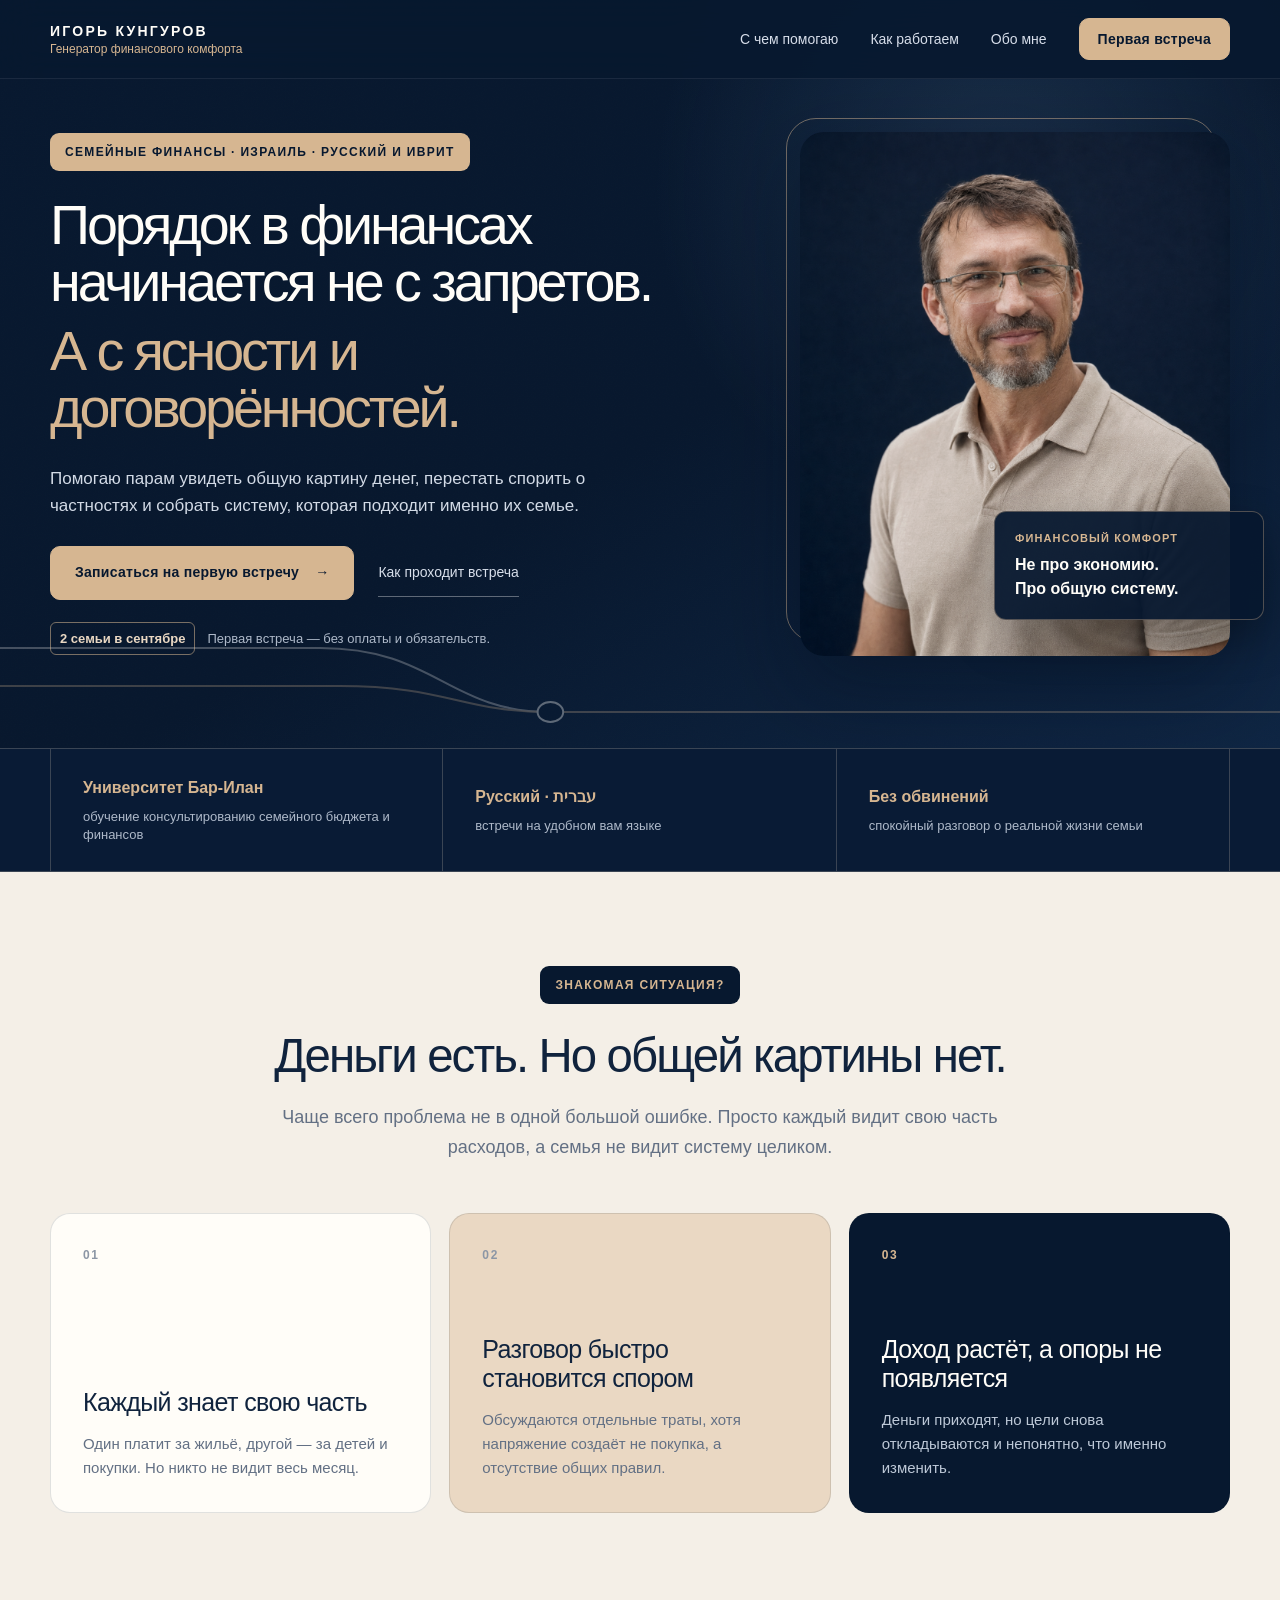
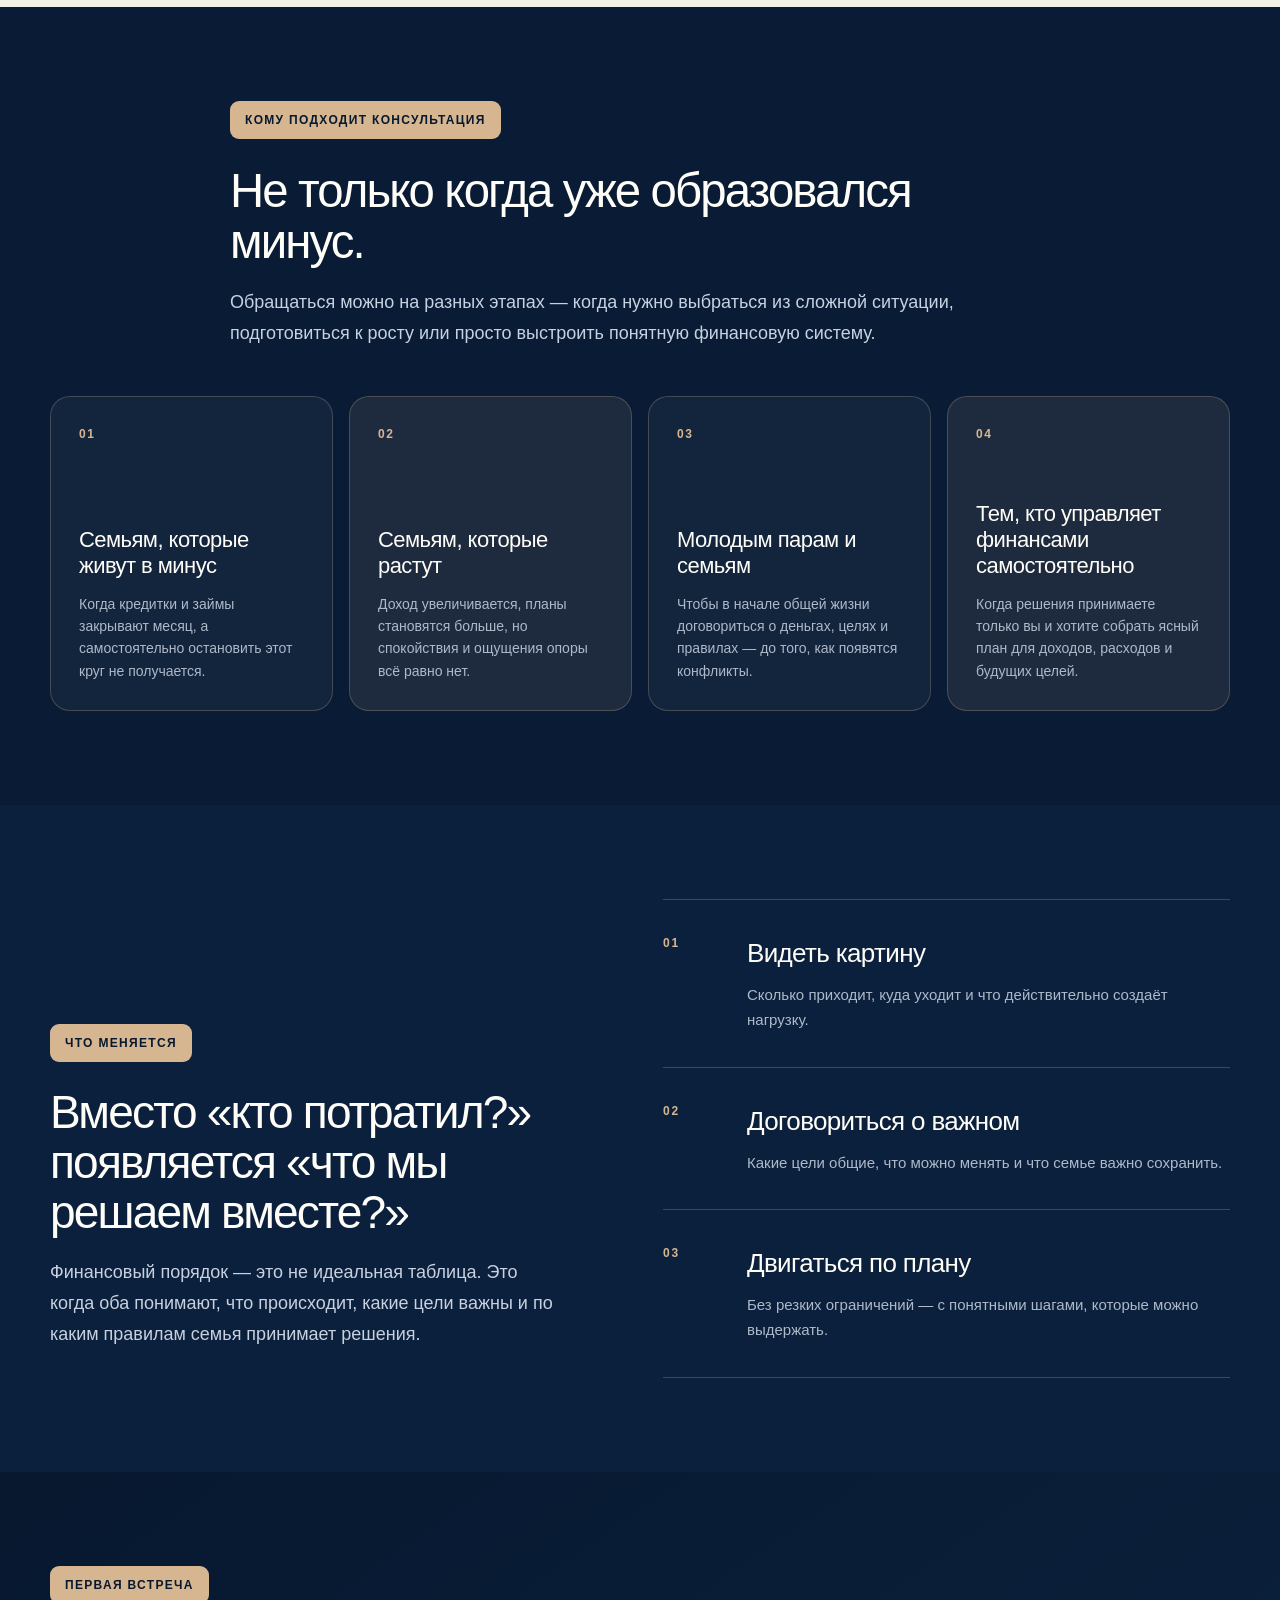
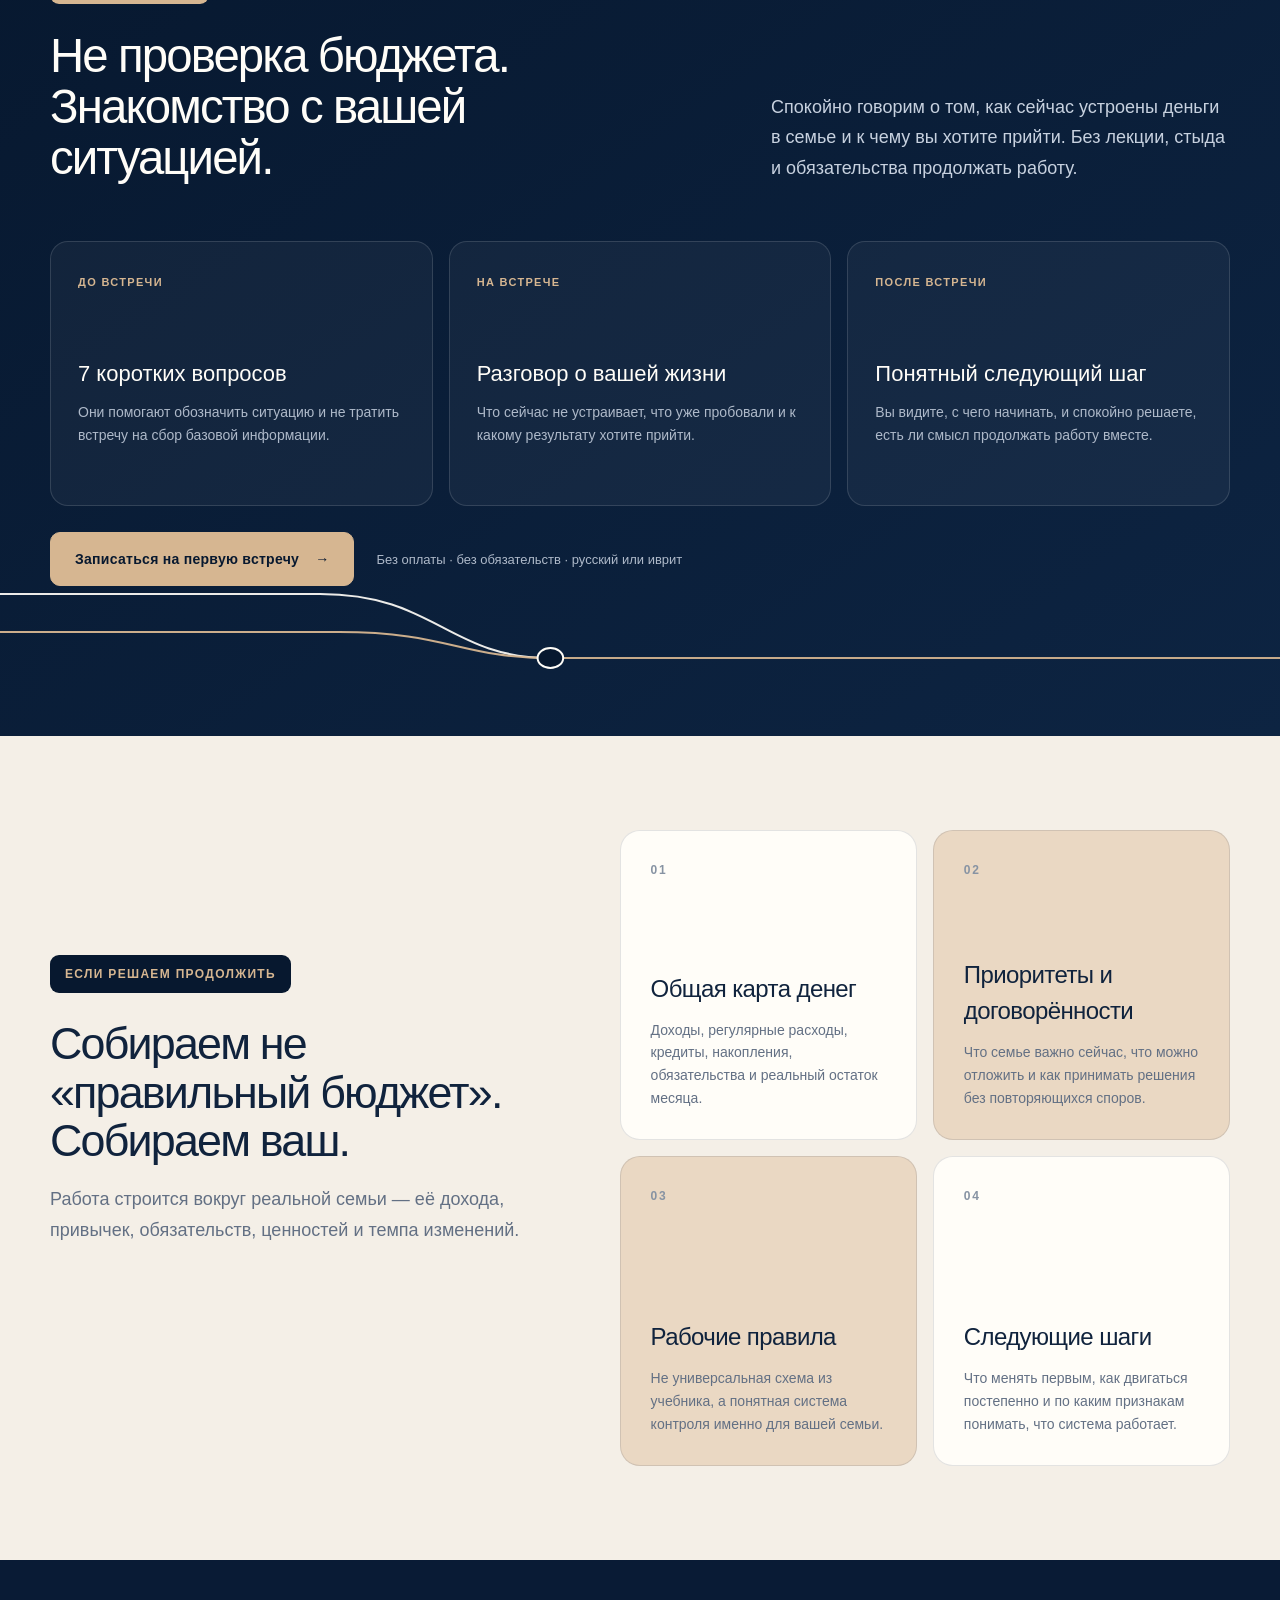
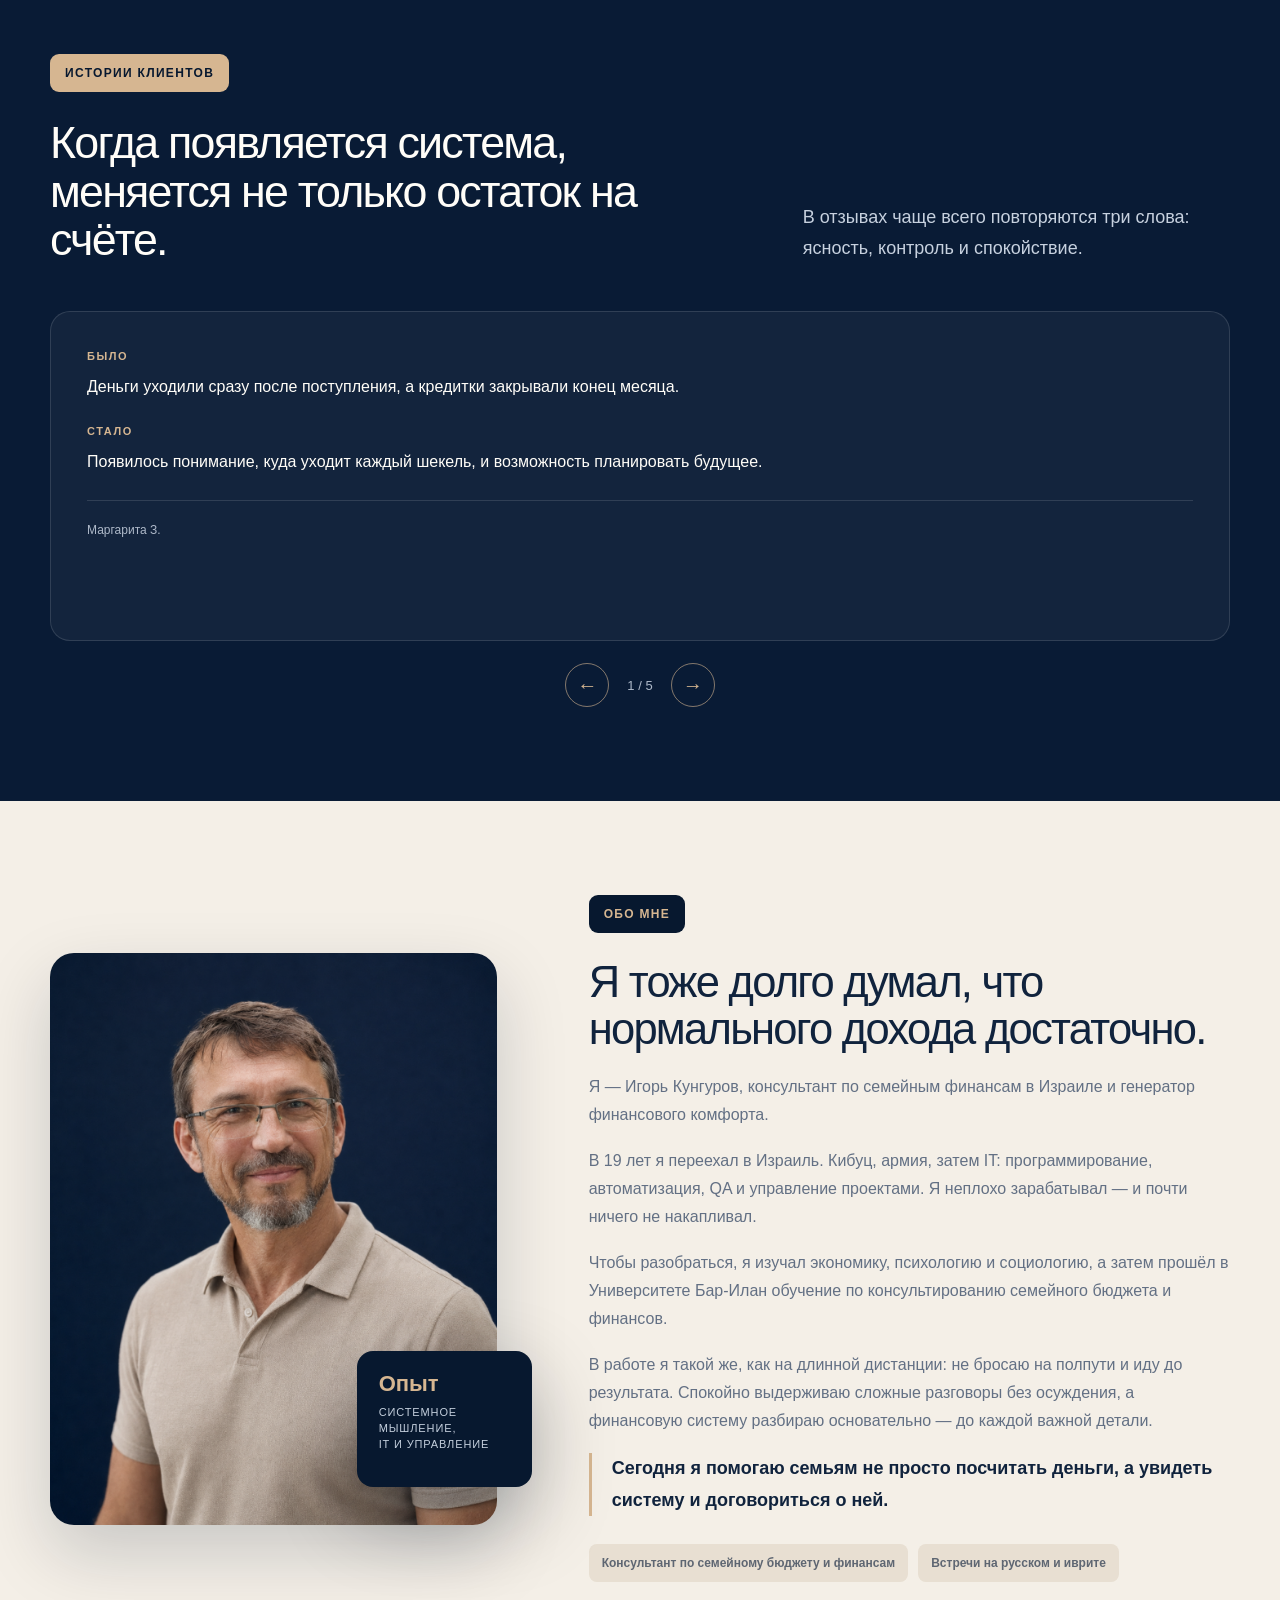
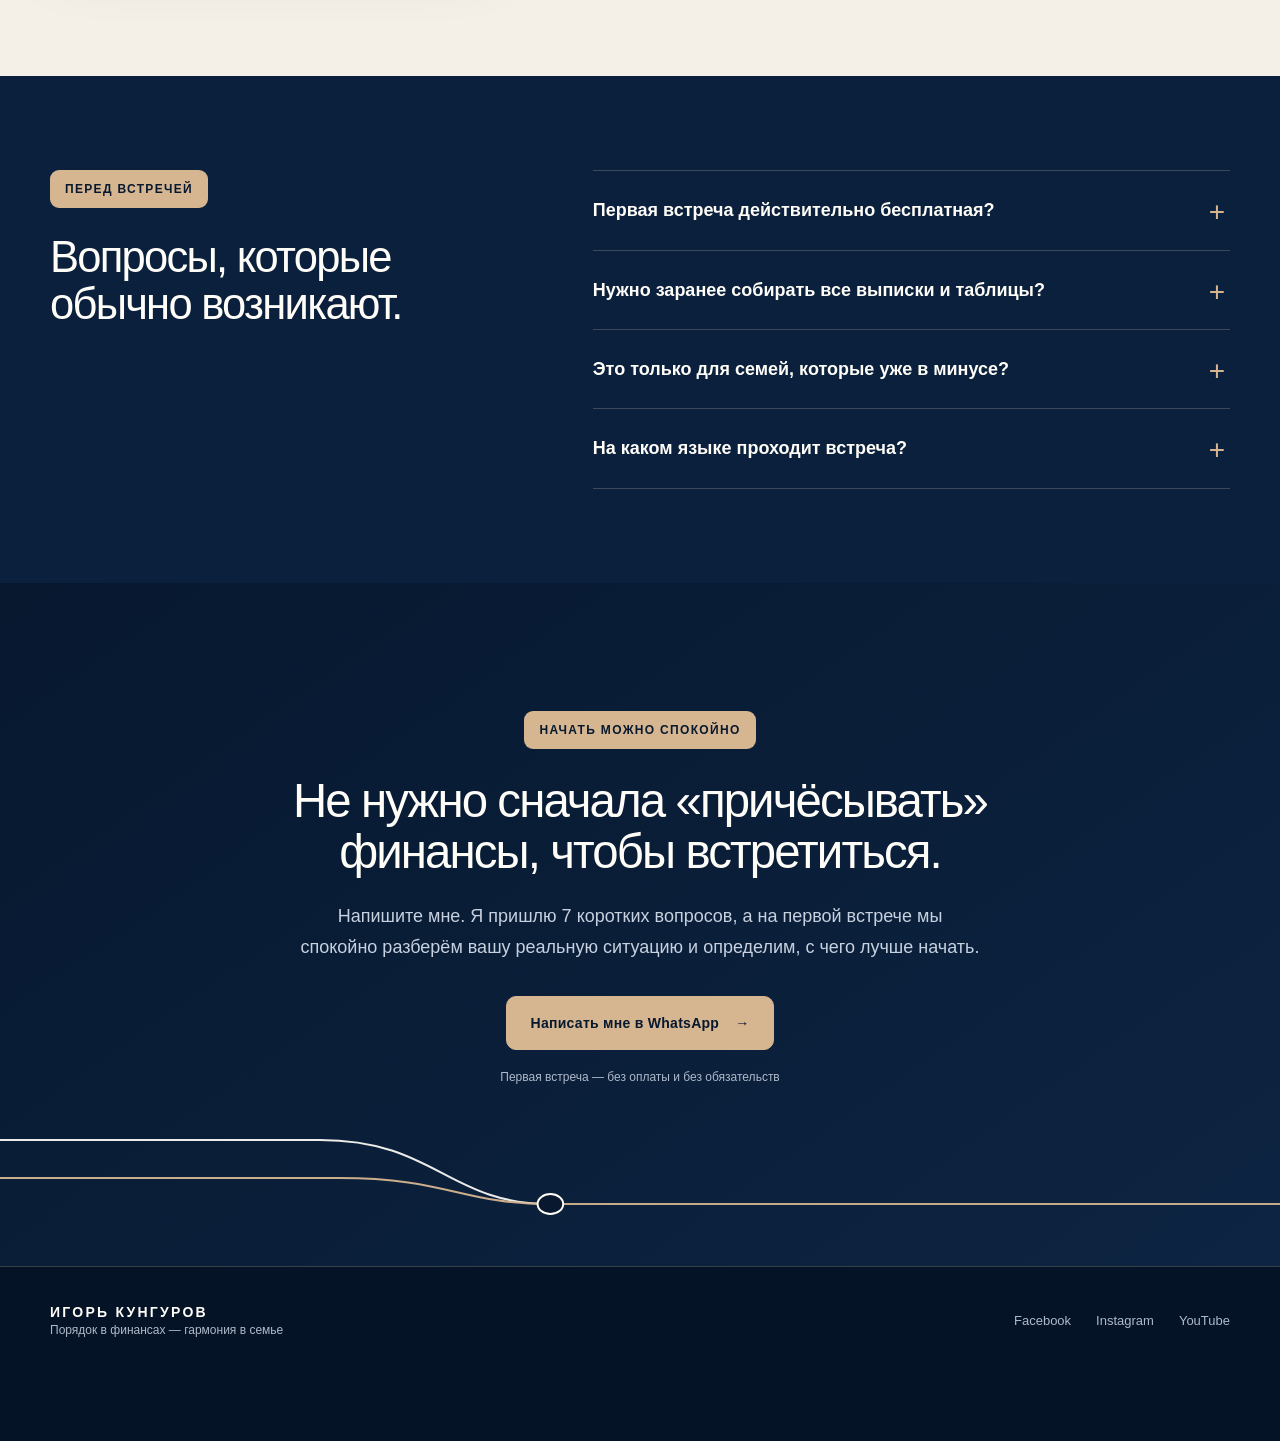
==== commit e452ba5e: "index.html сентябрь" ====
--- a/index.html
+++ b/index.html
@@ -1,2 +1,2 @@
 <!DOCTYPE html><html lang="ru"><head><meta charSet="utf-8"/><meta name="viewport" content="width=device-width, initial-scale=1"/><link rel="preload" as="image" href="/igor-kungurov-sand-polo.png"/><link rel="stylesheet" href="/assets/index-DOxrcMwQ.css" data-rsc-css-href="/assets/index-DOxrcMwQ.css" data-precedence="vite-rsc/importer-resources"/><link rel="modulepreload" href="/assets/layout-segment-context-BEaGUKQ8.js" crossorigin=""/><link rel="modulepreload" href="/assets/rolldown-runtime-S-ySWqyJ.js" crossorigin=""/><link rel="modulepreload" href="/assets/index-BlLWbcBp.js" crossorigin=""/><link rel="modulepreload" href="/assets/framework-DjPHiq1u.js" crossorigin=""/><link rel="modulepreload" href="/assets/script-s7PEnRqT.js" crossorigin=""/><link rel="modulepreload" href="/assets/page-DzdpsacX.js" crossorigin=""/><title>Игорь Кунгуров — консультант по семейным финансам в Израиле</title><meta name="description" content="Консультант по семейным финансам Игорь Кунгуров помогает парам и семьям в Израиле навести порядок в деньгах, увидеть общую картину и договориться о финансовых целях."/><meta property="og:title" content="Игорь Кунгуров — консультант по семейным финансам"/><meta property="og:description" content="Порядок в финансах — гармония в семье. Консультации для пар и семей в Израиле на русском и иврите."/><meta property="og:url" content="https://kuda-dengi.co.il/"/><meta property="og:site_name" content="Игорь Кунгуров — финансовый комфорт"/><meta property="og:type" content="website"/><meta property="og:locale" content="ru_IL"/><meta property="og:image" content="https://kuda-dengi.co.il/igor-kungurov-sand-polo.png"/><meta property="og:image:alt" content="Игорь Кунгуров"/><meta name="twitter:card" content="summary_large_image"/><meta name="twitter:title" content="Игорь Кунгуров — консультант по семейным финансам"/><meta name="twitter:description" content="Порядок в финансах — гармония в семье."/><meta name="twitter:image" content="https://kuda-dengi.co.il/igor-kungurov-sand-polo.png"/><link rel="shortcut icon" href="https://kuda-dengi.co.il/favicon.svg"/><link rel="icon" href="https://kuda-dengi.co.il/favicon.svg"/><link rel="canonical" href="https://kuda-dengi.co.il/"/><meta name="codex-preview" content="development"/><script>self.__VINEXT_RSC_PARAMS__={}</script><script>self.__VINEXT_RSC_NAV__={"pathname":"/","searchParams":[]}</script><link rel="modulepreload" href="/assets/index-BlLWbcBp.js" />
-</head><body><main><header class="site-header"><div class="shell header-inner"><a class="brand" href="#top" aria-label="Игорь Кунгуров — в начало страницы"><strong>ИГОРЬ КУНГУРОВ</strong><span>Генератор финансового комфорта</span></a><nav class="desktop-nav" aria-label="Основная навигация"><a href="#situations">С чем помогаю</a><a href="#first-meeting">Как работаем</a><a href="#about">Обо мне</a></nav><a class="button button--small" href="https://wa.me/972526656406?text=%D0%97%D0%B4%D1%80%D0%B0%D0%B2%D1%81%D1%82%D0%B2%D1%83%D0%B9%D1%82%D0%B5%2C%20%D0%98%D0%B3%D0%BE%D1%80%D1%8C.%20%D0%A5%D0%BE%D1%87%D1%83%20%D0%B7%D0%B0%D0%BF%D0%B8%D1%81%D0%B0%D1%82%D1%8C%D1%81%D1%8F%20%D0%BD%D0%B0%20%D0%BF%D0%B5%D1%80%D0%B2%D1%83%D1%8E%20%D0%B2%D1%81%D1%82%D1%80%D0%B5%D1%87%D1%83." target="_blank" rel="noreferrer">Первая встреча</a></div></header><section class="hero" id="top" data-section-name="hero"><div class="route-line" aria-hidden="true"><svg viewBox="0 0 1000 120" preserveAspectRatio="none"><path class="route-line__branch route-line__branch--light" d="M0 20 H250 C340 20 350 84 430 84"></path><path class="route-line__branch route-line__branch--sand" d="M0 58 H265 C350 58 360 84 430 84"></path><path class="route-line__tail" d="M430 84 H1000"></path><circle class="route-line__node" cx="430" cy="84" r="10"></circle></svg></div><div class="shell hero-grid"><div class="hero-copy"><p class="eyebrow">Семейные финансы · Израиль · русский и иврит</p><h1>Порядок в финансах начинается не с запретов.<span>А с ясности и договорённостей.</span></h1><p class="hero-lead">Помогаю парам увидеть общую картину денег, перестать спорить о частностях и собрать систему, которая подходит именно их семье.</p><div class="hero-actions"><a class="button" href="https://wa.me/972526656406?text=%D0%97%D0%B4%D1%80%D0%B0%D0%B2%D1%81%D1%82%D0%B2%D1%83%D0%B9%D1%82%D0%B5%2C%20%D0%98%D0%B3%D0%BE%D1%80%D1%8C.%20%D0%A5%D0%BE%D1%87%D1%83%20%D0%B7%D0%B0%D0%BF%D0%B8%D1%81%D0%B0%D1%82%D1%8C%D1%81%D1%8F%20%D0%BD%D0%B0%20%D0%BF%D0%B5%D1%80%D0%B2%D1%83%D1%8E%20%D0%B2%D1%81%D1%82%D1%80%D0%B5%D1%87%D1%83." target="_blank" rel="noreferrer">Записаться на первую встречу <span aria-hidden="true">→</span></a><a class="text-link" href="#first-meeting">Как проходит встреча</a></div><p class="offer-note"><span>2 семьи в августе</span>Первая встреча — без оплаты и обязательств.</p></div><div class="hero-portrait"><div class="portrait-frame"><img src="/igor-kungurov-sand-polo.png" alt="Игорь Кунгуров, консультант по семейным финансам"/><div class="portrait-caption"><span>Финансовый комфорт</span><strong>Не про экономию.<br/>Про общую систему.</strong></div></div></div></div></section><section class="proof-bar" id="recognition" data-section-name="recognition" aria-label="Коротко об Игоре"><div class="shell proof-grid"><p><strong>Университет Бар-Илан</strong><span>обучение консультированию семейного бюджета и финансов</span></p><p><strong>Русский · עברית</strong><span>встречи на удобном вам языке</span></p><p><strong>Без обвинений</strong><span>спокойный разговор о реальной жизни семьи</span></p></div></section><section class="section section--light" id="situations" data-section-name="budget"><div class="shell narrow-heading"><p class="eyebrow eyebrow--dark">Знакомая ситуация?</p><h2>Деньги есть. Но общей картины нет.</h2><p class="section-lead">Чаще всего проблема не в одной большой ошибке. Просто каждый видит свою часть расходов, а семья не видит систему целиком.</p></div><div class="shell situation-grid"><article class="situation-card"><span>01</span><h3>Каждый знает свою часть</h3><p>Один платит за жильё, другой — за детей и покупки. Но никто не видит весь месяц.</p></article><article class="situation-card situation-card--sand"><span>02</span><h3>Разговор быстро становится спором</h3><p>Обсуждаются отдельные траты, хотя напряжение создаёт не покупка, а отсутствие общих правил.</p></article><article class="situation-card situation-card--navy"><span>03</span><h3>Доход растёт, а опоры не появляется</h3><p>Деньги приходят, но цели снова откладываются и непонятно, что именно изменить.</p></article></div></section><section class="section audience-section" id="fit" data-section-name="fit" aria-labelledby="audience-title"><div class="shell audience-heading"><p class="eyebrow">Кому подходит консультация</p><h2 id="audience-title">Не только когда уже образовался минус.</h2><p class="section-lead section-lead--light">Обращаться можно на разных этапах — когда нужно выбраться из сложной ситуации, подготовиться к росту или просто выстроить понятную финансовую систему.</p></div><div class="shell audience-grid"><article><span>01</span><h3>Семьям, которые живут в минус</h3><p>Когда кредитки и займы закрывают месяц, а самостоятельно остановить этот круг не получается.</p></article><article><span>02</span><h3>Семьям, которые растут</h3><p>Доход увеличивается, планы становятся больше, но спокойствия и ощущения опоры всё равно нет.</p></article><article><span>03</span><h3>Молодым парам и семьям</h3><p>Чтобы в начале общей жизни договориться о деньгах, целях и правилах — до того, как появятся конфликты.</p></article><article><span>04</span><h3>Тем, кто управляет финансами самостоятельно</h3><p>Когда решения принимаете только вы и хотите собрать ясный план для доходов, расходов и будущих целей.</p></article></div></section><section class="section outcome-section" id="result" data-section-name="result"><div class="shell outcome-grid"><div class="outcome-copy"><p class="eyebrow">Что меняется</p><h2>Вместо «кто потратил?» появляется «что мы решаем вместе?»</h2><p class="section-lead section-lead--light">Финансовый порядок — это не идеальная таблица. Это когда оба понимают, что происходит, какие цели важны и по каким правилам семья принимает решения.</p></div><div class="outcome-list"><article><span>01</span><div><h3>Видеть картину</h3><p>Сколько приходит, куда уходит и что действительно создаёт нагрузку.</p></div></article><article><span>02</span><div><h3>Договориться о важном</h3><p>Какие цели общие, что можно менять и что семье важно сохранить.</p></div></article><article><span>03</span><div><h3>Двигаться по плану</h3><p>Без резких ограничений — с понятными шагами, которые можно выдержать.</p></div></article></div></div></section><section class="section meeting-section" id="first-meeting" data-section-name="first-meeting"><div class="route-line" aria-hidden="true"><svg viewBox="0 0 1000 120" preserveAspectRatio="none"><path class="route-line__branch route-line__branch--light" d="M0 20 H250 C340 20 350 84 430 84"></path><path class="route-line__branch route-line__branch--sand" d="M0 58 H265 C350 58 360 84 430 84"></path><path class="route-line__tail" d="M430 84 H1000"></path><circle class="route-line__node" cx="430" cy="84" r="10"></circle></svg></div><div class="shell meeting-heading"><div class="meeting-intro"><p class="eyebrow">Первая встреча</p><h2>Не проверка бюджета.<br/>Знакомство с вашей ситуацией.</h2><p class="section-lead section-lead--light">Спокойно говорим о том, как сейчас устроены деньги в семье и к чему вы хотите прийти. Без лекции, стыда и обязательства продолжать работу.</p></div><div class="meeting-steps"><article><span>До встречи</span><h3>7 коротких вопросов</h3><p>Они помогают обозначить ситуацию и не тратить встречу на сбор базовой информации.</p></article><article><span>На встрече</span><h3>Разговор о вашей жизни</h3><p>Что сейчас не устраивает, что уже пробовали и к какому результату хотите прийти.</p></article><article><span>После встречи</span><h3>Понятный следующий шаг</h3><p>Вы видите, с чего начинать, и спокойно решаете, есть ли смысл продолжать работу вместе.</p></article></div><div class="meeting-action"><a class="button" href="https://wa.me/972526656406?text=%D0%97%D0%B4%D1%80%D0%B0%D0%B2%D1%81%D1%82%D0%B2%D1%83%D0%B9%D1%82%D0%B5%2C%20%D0%98%D0%B3%D0%BE%D1%80%D1%8C.%20%D0%A5%D0%BE%D1%87%D1%83%20%D0%B7%D0%B0%D0%BF%D0%B8%D1%81%D0%B0%D1%82%D1%8C%D1%81%D1%8F%20%D0%BD%D0%B0%20%D0%BF%D0%B5%D1%80%D0%B2%D1%83%D1%8E%20%D0%B2%D1%81%D1%82%D1%80%D0%B5%D1%87%D1%83." target="_blank" rel="noreferrer">Записаться на первую встречу <span aria-hidden="true">→</span></a><p>Без оплаты · без обязательств · русский или иврит</p></div></div></section><section class="section section--light work-section" id="how-it-works" data-section-name="how-it-works"><div class="shell work-grid"><div class="work-sticky"><p class="eyebrow eyebrow--dark">Если решаем продолжить</p><h2>Собираем не «правильный бюджет». Собираем ваш.</h2><p class="section-lead">Работа строится вокруг реальной семьи — её дохода, привычек, обязательств, ценностей и темпа изменений.</p></div><div class="work-cards"><article><span>01</span><div><h3>Общая карта денег</h3><p>Доходы, регулярные расходы, кредиты, накопления, обязательства и реальный остаток месяца.</p></div></article><article><span>02</span><div><h3>Приоритеты и договорённости</h3><p>Что семье важно сейчас, что можно отложить и как принимать решения без повторяющихся споров.</p></div></article><article><span>03</span><div><h3>Рабочие правила</h3><p>Не универсальная схема из учебника, а понятная система контроля именно для вашей семьи.</p></div></article><article><span>04</span><div><h3>Следующие шаги</h3><p>Что менять первым, как двигаться постепенно и по каким признакам понимать, что система работает.</p></div></article></div></div></section><section class="section stories-section" id="stories" data-section-name="testimonials"><div class="shell stories-heading"><div><p class="eyebrow">Истории клиентов</p><h2>Когда появляется система, меняется не только остаток на счёте.</h2></div><p class="section-lead section-lead--light">В отзывах чаще всего повторяются три слова: ясность, контроль и спокойствие.</p></div><div class="shell story-carousel" aria-label="Отзывы клиентов"><div class="story-track" style="transform:translateX(-0%)"><article class="story-card"><p class="story-label">Было</p><p>Деньги уходили сразу после поступления, а кредитки закрывали конец месяца.</p><p class="story-label story-label--after">Стало</p><p>Появилось понимание, куда уходит каждый шекель, и возможность планировать будущее.</p><cite>Маргарита З.</cite></article><article class="story-card story-card--sand"><p class="story-label">Было</p><p>Пятеро детей, ремонт и расходы со всех сторон — без ощущения контроля.</p><p class="story-label story-label--after">Стало</p><p>Финансовый план под конкретную семью и спокойствие при неожиданных расходах.</p><cite>Илана, семья с 5 детьми · перевод с иврита</cite></article><article class="story-card"><p class="story-label">Было</p><p>Ипотека, кредит и растущий минус — без одной крупной причины.</p><p class="story-label story-label--after">Стало</p><p>Минус остановился, новый кредит не понадобился, вернулось ощущение контроля.</p><cite>Клиентка, 50 лет · перевод с иврита</cite></article><article class="story-card story-card--sand"><p class="story-label">Было</p><p>Мы думали, что с таким доходом невозможно выйти в плюс.</p><p class="story-label story-label--after">Стало</p><p>Оказалось — можно. Появился план, понятные решения и движение к целям без ощущения постоянной экономии.</p><cite>Семья с двумя детьми</cite></article><article class="story-card"><p class="story-label">Было</p><p>Каждый отвечал за свою часть расходов, а общей картины не было.</p><p class="story-label story-label--after">Стало</p><p>Стало легче говорить о деньгах и принимать решения вместе — без поиска виноватого.</p><cite>Семейная пара · перевод с иврита</cite></article></div><div class="story-controls"><button type="button" aria-label="Предыдущий отзыв">←</button><span>1<!-- --> / <!-- -->5</span><button type="button" aria-label="Следующий отзыв">→</button></div></div></section><section class="section section--light about-section" id="about" data-section-name="about"><div class="shell about-grid"><div class="about-photo-wrap"><img src="/igor-kungurov-sand-polo.png" alt="Игорь Кунгуров"/><div class="about-stamp"><strong>Опыт</strong><span>системное мышление,<br/>IT и управление</span></div></div><div class="about-copy"><p class="eyebrow eyebrow--dark">Обо мне</p><h2>Я тоже долго думал, что нормального дохода достаточно.</h2><div class="about-text"><p>Я — Игорь Кунгуров, консультант по семейным финансам в Израиле и генератор финансового комфорта.</p><p>В 19 лет я переехал в Израиль. Кибуц, армия, затем IT: программирование, автоматизация, QA и управление проектами. Я неплохо зарабатывал — и почти ничего не накапливал.</p><p>Чтобы разобраться, я изучал экономику, психологию и социологию, а затем прошёл в Университете Бар-Илан обучение по консультированию семейного бюджета и финансов.</p><p>В работе я такой же, как на длинной дистанции: не бросаю на полпути и иду до результата. Спокойно выдерживаю сложные разговоры без осуждения, а финансовую систему разбираю основательно — до каждой важной детали.</p><p class="about-highlight">Сегодня я помогаю семьям не просто посчитать деньги, а увидеть систему и договориться о ней.</p></div><div class="credentials"><span>Консультант по семейному бюджету и финансам</span><span>Встречи на русском и иврите</span></div></div></div></section><section class="section faq-section" id="faq" data-section-name="faq"><div class="shell faq-grid"><div><p class="eyebrow">Перед встречей</p><h2>Вопросы, которые обычно возникают.</h2></div><div class="faq-list"><details><summary>Первая встреча действительно бесплатная?</summary><p>Да. Это знакомство с вашей ситуацией и целями — без оплаты и обязательства продолжать.</p></details><details><summary>Нужно заранее собирать все выписки и таблицы?</summary><p>Нет. Для первой встречи достаточно ответить на 7 коротких вопросов. Детальный разбор начинается только если решаем работать дальше.</p></details><details><summary>Это только для семей, которые уже в минусе?</summary><p>Нет. Часто обращаются семьи с нормальным доходом, но без общей картины, понятных целей и правил.</p></details><details><summary>На каком языке проходит встреча?</summary><p>На русском или иврите — как вам удобнее.</p></details></div></div></section><section class="final-cta-section" id="contact" data-section-name="final"><div class="route-line" aria-hidden="true"><svg viewBox="0 0 1000 120" preserveAspectRatio="none"><path class="route-line__branch route-line__branch--light" d="M0 20 H250 C340 20 350 84 430 84"></path><path class="route-line__branch route-line__branch--sand" d="M0 58 H265 C350 58 360 84 430 84"></path><path class="route-line__tail" d="M430 84 H1000"></path><circle class="route-line__node" cx="430" cy="84" r="10"></circle></svg></div><div class="shell final-cta-box"><p class="eyebrow">Начать можно спокойно</p><h2>Не нужно сначала «причёсывать» финансы, чтобы встретиться.</h2><p>Напишите мне. Я пришлю 7 коротких вопросов, а на первой встрече мы спокойно разберём вашу реальную ситуацию и определим, с чего лучше начать.</p><a class="button" href="https://wa.me/972526656406?text=%D0%97%D0%B4%D1%80%D0%B0%D0%B2%D1%81%D1%82%D0%B2%D1%83%D0%B9%D1%82%D0%B5%2C%20%D0%98%D0%B3%D0%BE%D1%80%D1%8C.%20%D0%A5%D0%BE%D1%87%D1%83%20%D0%B7%D0%B0%D0%BF%D0%B8%D1%81%D0%B0%D1%82%D1%8C%D1%81%D1%8F%20%D0%BD%D0%B0%20%D0%BF%D0%B5%D1%80%D0%B2%D1%83%D1%8E%20%D0%B2%D1%81%D1%82%D1%80%D0%B5%D1%87%D1%83." target="_blank" rel="noreferrer">Написать мне в WhatsApp <span aria-hidden="true">→</span></a><small>Первая встреча — без оплаты и без обязательств</small></div></section><footer class="site-footer"><div class="shell footer-inner"><div class="brand brand--footer"><strong>ИГОРЬ КУНГУРОВ</strong><span>Порядок в финансах — гармония в семье</span></div><div class="footer-links"><a href="https://facebook.com/Igor.Kungurov.Family.Budget" target="_blank" rel="noreferrer">Facebook</a><a href="https://instagram.com/igor_kungurov_family_budget" target="_blank" rel="noreferrer">Instagram</a><a href="https://youtube.com/@dengi.povzroslomu" target="_blank" rel="noreferrer">YouTube</a></div></div></footer><a class="mobile-cta" href="https://wa.me/972526656406?text=%D0%97%D0%B4%D1%80%D0%B0%D0%B2%D1%81%D1%82%D0%B2%D1%83%D0%B9%D1%82%D0%B5%2C%20%D0%98%D0%B3%D0%BE%D1%80%D1%8C.%20%D0%A5%D0%BE%D1%87%D1%83%20%D0%B7%D0%B0%D0%BF%D0%B8%D1%81%D0%B0%D1%82%D1%8C%D1%81%D1%8F%20%D0%BD%D0%B0%20%D0%BF%D0%B5%D1%80%D0%B2%D1%83%D1%8E%20%D0%B2%D1%81%D1%82%D1%80%D0%B5%D1%87%D1%83." target="_blank" rel="noreferrer">Записаться на первую встречу</a></main><script type="application/ld+json">{"@context":"https://schema.org","@type":"Person","name":"Игорь Кунгуров","jobTitle":"Консультант по семейным финансам","description":"Генератор финансового комфорта. Помогает парам и семьям в Израиле навести порядок в финансах.","url":"https://kuda-dengi.co.il/","knowsLanguage":["ru","he"]}</script><script id="_R_">import("/assets/index-BlLWbcBp.js")</script></body></html><script>self.__VINEXT_RSC_CHUNKS__=self.__VINEXT_RSC_CHUNKS__||[];self.__VINEXT_RSC_CHUNKS__.push("2:I[\"8c0f216c4604\",[],\"Children\",1]\n3:I[\"60f387d9e0f4\",[],\"default\",1]\n4:I[\"15c18cfaeeff\",[],\"LayoutSegmentProvider\",1]\n5:I[\"8c0f216c4604\",[],\"Slot\",1]\n6:I[\"593f344dc510\",[],\"RedirectBoundary\",1]\n:HL[\"/assets/index-DOxrcMwQ.css\",\"style\"]\n")</script><script>self.__VINEXT_RSC_CHUNKS__=self.__VINEXT_RSC_CHUNKS__||[];self.__VINEXT_RSC_CHUNKS__.push("0:{\"__route\":\"route:/\",\"__interceptionContext\":null,\"__layoutIds\":[\"layout:/\"],\"__rootLayout\":\"/\",\"page:/\":\"$L1\",\"layout:/\":[[[[\"$\",\"link\",\"css:/assets/index-DOxrcMwQ.css\",{\"rel\":\"stylesheet\",\"precedence\":\"vite-rsc/importer-resources\",\"href\":\"/assets/index-DOxrcMwQ.css\",\"data-rsc-css-href\":\"/assets/index-DOxrcMwQ.css\"}],\"$undefined\"],[\"$\",\"html\",null,{\"lang\":\"ru\",\"children\":[[\"$\",\"body\",null,{\"children\":[[\"$\",\"$L2\",null,{}],[\"$\",\"script\",null,{\"type\":\"application/ld+json\",\"dangerouslySetInnerHTML\":{\"__html\":\"{\\\"@context\\\":\\\"https://schema.org\\\",\\\"@type\\\":\\\"Person\\\",\\\"name\\\":\\\"Игорь Кунгуров\\\",\\\"jobTitle\\\":\\\"Консультант по семейным финансам\\\",\\\"description\\\":\\\"Генератор финансового комфорта. Помогает парам и семьям в Израиле навести порядок в финансах.\\\",\\\"url\\\":\\\"https://kuda-dengi.co.il/\\\",\\\"knowsLanguage\\\":[\\\"ru\\\",\\\"he\\\"]}\"}}]]}],[\"$\",\"$L3\",null,{\"src\":\"https://www.googletagmanager.com/gtag/js?id=G-37GQ5B9LB5\",\"strategy\":\"afterInteractive\"}],[\"$\",\"$L3\",null,{\"id\":\"google-analytics\",\"strategy\":\"afterInteractive\",\"children\":\"window.dataLayer = window.dataLayer || [];\\n          function gtag(){dataLayer.push(arguments);}\\n          gtag('js', new Date());\\n          gtag('config', 'G-37GQ5B9LB5');\"}]]}]],null],\"route:/\":[[[\"$\",\"meta\",null,{\"charSet\":\"utf-8\"}],[[\"$\",\"title\",\"0\",{\"children\":\"Игорь Кунгуров — консультант по семейным финансам в Израиле\"}],[\"$\",\"meta\",\"1\",{\"name\":\"description\",\"content\":\"Консультант по семейным финансам Игорь Кунгуров помогает парам и семьям в Израиле навести порядок в деньгах, увидеть общую картину и договориться о финансовых целях.\"}],[\"$\",\"meta\",\"2\",{\"property\":\"og:title\",\"content\":\"Игорь Кунгуров — консультант по семейным финансам\"}],[\"$\",\"meta\",\"3\",{\"property\":\"og:description\",\"content\":\"Порядок в финансах — гармония в семье. Консультации для пар и семей в Израиле на русском и иврите.\"}],[\"$\",\"meta\",\"4\",{\"property\":\"og:url\",\"content\":\"https://kuda-dengi.co.il/\"}],[\"$\",\"meta\",\"5\",{\"property\":\"og:site_name\",\"content\":\"Игорь Кунгуров — финансовый комфорт\"}],[\"$\",\"meta\",\"6\",{\"property\":\"og:type\",\"content\":\"website\"}],[\"$\",\"meta\",\"7\",{\"property\":\"og:locale\",\"content\":\"ru_IL\"}],[\"$\",\"meta\",\"8\",{\"property\":\"og:image\",\"content\":\"https://kuda-dengi.co.il/igor-kungurov-sand-polo.png\"}],[\"$\",\"meta\",\"9\",{\"property\":\"og:image:alt\",\"content\":\"Игорь Кунгуров\"}],[\"$\",\"meta\",\"10\",{\"name\":\"twitter:card\",\"content\":\"summary_large_image\"}],[\"$\",\"meta\",\"11\",{\"name\":\"twitter:title\",\"content\":\"Игорь Кунгуров — консультант по семейным финансам\"}],[\"$\",\"meta\",\"12\",{\"name\":\"twitter:description\",\"content\":\"Порядок в финансах — гармония в семье.\"}],[\"$\",\"meta\",\"13\",{\"name\":\"twitter:image\",\"content\":\"https://kuda-dengi.co.il/igor-kungurov-sand-polo.png\"}],[\"$\",\"link\",\"14\",{\"rel\":\"shortcut icon\",\"href\":\"https://kuda-dengi.co.il/favicon.svg\"}],[\"$\",\"link\",\"15\",{\"rel\":\"icon\",\"href\":\"https://kuda-dengi.co.il/favicon.svg\"}],[\"$\",\"link\",\"16\",{\"rel\":\"canonical\",\"href\":\"https://kuda-dengi.co.il/\"}],[\"$\",\"meta\",\"17\",{\"name\":\"codex-preview\",\"content\":\"development\"}]],[[\"$\",\"meta\",\"0\",{\"name\":\"viewport\",\"content\":\"width=device-width, initial-scale=1\"}]]],[\"$\",\"$L4\",null,{\"segmentMap\":{\"children\":[]},\"children\":[\"$\",\"$L5\",null,{\"id\":\"layout:/\",\"parallelSlots\":\"$undefined\",\"children\":[\"$\",\"$L6\",null,{\"children\":[\"$\",\"$L4\",null,{\"segmentMap\":{\"children\":[]},\"children\":[\"$\",\"$L5\",null,{\"id\":\"page:/\"}]}]}]}]}]],\"__layoutFlags\":{\"layout:/\":\"s\"},\"__artifactCompatibility\":{\"schemaVersion\":1,\"graphVersion\":\"app-route-graph:4uhn5s1wvoptc\",\"deploymentVersion\":\"284829c5-3053-49c4-ba2d-63bccb792b4d\",\"appElementsSchemaVersion\":1,\"rscPayloadSchemaVersion\":1,\"rootBoundaryId\":\"/\",\"renderEpoch\":null}}\n")</script><script>self.__VINEXT_RSC_CHUNKS__=self.__VINEXT_RSC_CHUNKS__||[];self.__VINEXT_RSC_CHUNKS__.push("7:I[\"6efdf509a785\",[],\"default\",1]\n1:[\"$\",\"$L7\",null,{\"params\":\"$@8\",\"searchParams\":\"$@9\"}]\n")</script><script>self.__VINEXT_RSC_CHUNKS__=self.__VINEXT_RSC_CHUNKS__||[];self.__VINEXT_RSC_CHUNKS__.push("8:{}\n9:{}\n")</script><script>self.__VINEXT_RSC_DONE__=true</script>+</head><body><main><header class="site-header"><div class="shell header-inner"><a class="brand" href="#top" aria-label="Игорь Кунгуров — в начало страницы"><strong>ИГОРЬ КУНГУРОВ</strong><span>Генератор финансового комфорта</span></a><nav class="desktop-nav" aria-label="Основная навигация"><a href="#situations">С чем помогаю</a><a href="#first-meeting">Как работаем</a><a href="#about">Обо мне</a></nav><a class="button button--small" href="https://wa.me/972526656406?text=%D0%97%D0%B4%D1%80%D0%B0%D0%B2%D1%81%D1%82%D0%B2%D1%83%D0%B9%D1%82%D0%B5%2C%20%D0%98%D0%B3%D0%BE%D1%80%D1%8C.%20%D0%A5%D0%BE%D1%87%D1%83%20%D0%B7%D0%B0%D0%BF%D0%B8%D1%81%D0%B0%D1%82%D1%8C%D1%81%D1%8F%20%D0%BD%D0%B0%20%D0%BF%D0%B5%D1%80%D0%B2%D1%83%D1%8E%20%D0%B2%D1%81%D1%82%D1%80%D0%B5%D1%87%D1%83." target="_blank" rel="noreferrer">Первая встреча</a></div></header><section class="hero" id="top" data-section-name="hero"><div class="route-line" aria-hidden="true"><svg viewBox="0 0 1000 120" preserveAspectRatio="none"><path class="route-line__branch route-line__branch--light" d="M0 20 H250 C340 20 350 84 430 84"></path><path class="route-line__branch route-line__branch--sand" d="M0 58 H265 C350 58 360 84 430 84"></path><path class="route-line__tail" d="M430 84 H1000"></path><circle class="route-line__node" cx="430" cy="84" r="10"></circle></svg></div><div class="shell hero-grid"><div class="hero-copy"><p class="eyebrow">Семейные финансы · Израиль · русский и иврит</p><h1>Порядок в финансах начинается не с запретов.<span>А с ясности и договорённостей.</span></h1><p class="hero-lead">Помогаю парам увидеть общую картину денег, перестать спорить о частностях и собрать систему, которая подходит именно их семье.</p><div class="hero-actions"><a class="button" href="https://wa.me/972526656406?text=%D0%97%D0%B4%D1%80%D0%B0%D0%B2%D1%81%D1%82%D0%B2%D1%83%D0%B9%D1%82%D0%B5%2C%20%D0%98%D0%B3%D0%BE%D1%80%D1%8C.%20%D0%A5%D0%BE%D1%87%D1%83%20%D0%B7%D0%B0%D0%BF%D0%B8%D1%81%D0%B0%D1%82%D1%8C%D1%81%D1%8F%20%D0%BD%D0%B0%20%D0%BF%D0%B5%D1%80%D0%B2%D1%83%D1%8E%20%D0%B2%D1%81%D1%82%D1%80%D0%B5%D1%87%D1%83." target="_blank" rel="noreferrer">Записаться на первую встречу <span aria-hidden="true">→</span></a><a class="text-link" href="#first-meeting">Как проходит встреча</a></div><p class="offer-note"><span>2 семьи в сентябре</span>Первая встреча — без оплаты и обязательств.</p></div><div class="hero-portrait"><div class="portrait-frame"><img src="/igor-kungurov-sand-polo.png" alt="Игорь Кунгуров, консультант по семейным финансам"/><div class="portrait-caption"><span>Финансовый комфорт</span><strong>Не про экономию.<br/>Про общую систему.</strong></div></div></div></div></section><section class="proof-bar" id="recognition" data-section-name="recognition" aria-label="Коротко об Игоре"><div class="shell proof-grid"><p><strong>Университет Бар-Илан</strong><span>обучение консультированию семейного бюджета и финансов</span></p><p><strong>Русский · עברית</strong><span>встречи на удобном вам языке</span></p><p><strong>Без обвинений</strong><span>спокойный разговор о реальной жизни семьи</span></p></div></section><section class="section section--light" id="situations" data-section-name="budget"><div class="shell narrow-heading"><p class="eyebrow eyebrow--dark">Знакомая ситуация?</p><h2>Деньги есть. Но общей картины нет.</h2><p class="section-lead">Чаще всего проблема не в одной большой ошибке. Просто каждый видит свою часть расходов, а семья не видит систему целиком.</p></div><div class="shell situation-grid"><article class="situation-card"><span>01</span><h3>Каждый знает свою часть</h3><p>Один платит за жильё, другой — за детей и покупки. Но никто не видит весь месяц.</p></article><article class="situation-card situation-card--sand"><span>02</span><h3>Разговор быстро становится спором</h3><p>Обсуждаются отдельные траты, хотя напряжение создаёт не покупка, а отсутствие общих правил.</p></article><article class="situation-card situation-card--navy"><span>03</span><h3>Доход растёт, а опоры не появляется</h3><p>Деньги приходят, но цели снова откладываются и непонятно, что именно изменить.</p></article></div></section><section class="section audience-section" id="fit" data-section-name="fit" aria-labelledby="audience-title"><div class="shell audience-heading"><p class="eyebrow">Кому подходит консультация</p><h2 id="audience-title">Не только когда уже образовался минус.</h2><p class="section-lead section-lead--light">Обращаться можно на разных этапах — когда нужно выбраться из сложной ситуации, подготовиться к росту или просто выстроить понятную финансовую систему.</p></div><div class="shell audience-grid"><article><span>01</span><h3>Семьям, которые живут в минус</h3><p>Когда кредитки и займы закрывают месяц, а самостоятельно остановить этот круг не получается.</p></article><article><span>02</span><h3>Семьям, которые растут</h3><p>Доход увеличивается, планы становятся больше, но спокойствия и ощущения опоры всё равно нет.</p></article><article><span>03</span><h3>Молодым парам и семьям</h3><p>Чтобы в начале общей жизни договориться о деньгах, целях и правилах — до того, как появятся конфликты.</p></article><article><span>04</span><h3>Тем, кто управляет финансами самостоятельно</h3><p>Когда решения принимаете только вы и хотите собрать ясный план для доходов, расходов и будущих целей.</p></article></div></section><section class="section outcome-section" id="result" data-section-name="result"><div class="shell outcome-grid"><div class="outcome-copy"><p class="eyebrow">Что меняется</p><h2>Вместо «кто потратил?» появляется «что мы решаем вместе?»</h2><p class="section-lead section-lead--light">Финансовый порядок — это не идеальная таблица. Это когда оба понимают, что происходит, какие цели важны и по каким правилам семья принимает решения.</p></div><div class="outcome-list"><article><span>01</span><div><h3>Видеть картину</h3><p>Сколько приходит, куда уходит и что действительно создаёт нагрузку.</p></div></article><article><span>02</span><div><h3>Договориться о важном</h3><p>Какие цели общие, что можно менять и что семье важно сохранить.</p></div></article><article><span>03</span><div><h3>Двигаться по плану</h3><p>Без резких ограничений — с понятными шагами, которые можно выдержать.</p></div></article></div></div></section><section class="section meeting-section" id="first-meeting" data-section-name="first-meeting"><div class="route-line" aria-hidden="true"><svg viewBox="0 0 1000 120" preserveAspectRatio="none"><path class="route-line__branch route-line__branch--light" d="M0 20 H250 C340 20 350 84 430 84"></path><path class="route-line__branch route-line__branch--sand" d="M0 58 H265 C350 58 360 84 430 84"></path><path class="route-line__tail" d="M430 84 H1000"></path><circle class="route-line__node" cx="430" cy="84" r="10"></circle></svg></div><div class="shell meeting-heading"><div class="meeting-intro"><p class="eyebrow">Первая встреча</p><h2>Не проверка бюджета.<br/>Знакомство с вашей ситуацией.</h2><p class="section-lead section-lead--light">Спокойно говорим о том, как сейчас устроены деньги в семье и к чему вы хотите прийти. Без лекции, стыда и обязательства продолжать работу.</p></div><div class="meeting-steps"><article><span>До встречи</span><h3>7 коротких вопросов</h3><p>Они помогают обозначить ситуацию и не тратить встречу на сбор базовой информации.</p></article><article><span>На встрече</span><h3>Разговор о вашей жизни</h3><p>Что сейчас не устраивает, что уже пробовали и к какому результату хотите прийти.</p></article><article><span>После встречи</span><h3>Понятный следующий шаг</h3><p>Вы видите, с чего начинать, и спокойно решаете, есть ли смысл продолжать работу вместе.</p></article></div><div class="meeting-action"><a class="button" href="https://wa.me/972526656406?text=%D0%97%D0%B4%D1%80%D0%B0%D0%B2%D1%81%D1%82%D0%B2%D1%83%D0%B9%D1%82%D0%B5%2C%20%D0%98%D0%B3%D0%BE%D1%80%D1%8C.%20%D0%A5%D0%BE%D1%87%D1%83%20%D0%B7%D0%B0%D0%BF%D0%B8%D1%81%D0%B0%D1%82%D1%8C%D1%81%D1%8F%20%D0%BD%D0%B0%20%D0%BF%D0%B5%D1%80%D0%B2%D1%83%D1%8E%20%D0%B2%D1%81%D1%82%D1%80%D0%B5%D1%87%D1%83." target="_blank" rel="noreferrer">Записаться на первую встречу <span aria-hidden="true">→</span></a><p>Без оплаты · без обязательств · русский или иврит</p></div></div></section><section class="section section--light work-section" id="how-it-works" data-section-name="how-it-works"><div class="shell work-grid"><div class="work-sticky"><p class="eyebrow eyebrow--dark">Если решаем продолжить</p><h2>Собираем не «правильный бюджет». Собираем ваш.</h2><p class="section-lead">Работа строится вокруг реальной семьи — её дохода, привычек, обязательств, ценностей и темпа изменений.</p></div><div class="work-cards"><article><span>01</span><div><h3>Общая карта денег</h3><p>Доходы, регулярные расходы, кредиты, накопления, обязательства и реальный остаток месяца.</p></div></article><article><span>02</span><div><h3>Приоритеты и договорённости</h3><p>Что семье важно сейчас, что можно отложить и как принимать решения без повторяющихся споров.</p></div></article><article><span>03</span><div><h3>Рабочие правила</h3><p>Не универсальная схема из учебника, а понятная система контроля именно для вашей семьи.</p></div></article><article><span>04</span><div><h3>Следующие шаги</h3><p>Что менять первым, как двигаться постепенно и по каким признакам понимать, что система работает.</p></div></article></div></div></section><section class="section stories-section" id="stories" data-section-name="testimonials"><div class="shell stories-heading"><div><p class="eyebrow">Истории клиентов</p><h2>Когда появляется система, меняется не только остаток на счёте.</h2></div><p class="section-lead section-lead--light">В отзывах чаще всего повторяются три слова: ясность, контроль и спокойствие.</p></div><div class="shell story-carousel" aria-label="Отзывы клиентов"><div class="story-track" style="transform:translateX(-0%)"><article class="story-card"><p class="story-label">Было</p><p>Деньги уходили сразу после поступления, а кредитки закрывали конец месяца.</p><p class="story-label story-label--after">Стало</p><p>Появилось понимание, куда уходит каждый шекель, и возможность планировать будущее.</p><cite>Маргарита З.</cite></article><article class="story-card story-card--sand"><p class="story-label">Было</p><p>Пятеро детей, ремонт и расходы со всех сторон — без ощущения контроля.</p><p class="story-label story-label--after">Стало</p><p>Финансовый план под конкретную семью и спокойствие при неожиданных расходах.</p><cite>Илана, семья с 5 детьми · перевод с иврита</cite></article><article class="story-card"><p class="story-label">Было</p><p>Ипотека, кредит и растущий минус — без одной крупной причины.</p><p class="story-label story-label--after">Стало</p><p>Минус остановился, новый кредит не понадобился, вернулось ощущение контроля.</p><cite>Клиентка, 50 лет · перевод с иврита</cite></article><article class="story-card story-card--sand"><p class="story-label">Было</p><p>Мы думали, что с таким доходом невозможно выйти в плюс.</p><p class="story-label story-label--after">Стало</p><p>Оказалось — можно. Появился план, понятные решения и движение к целям без ощущения постоянной экономии.</p><cite>Семья с двумя детьми</cite></article><article class="story-card"><p class="story-label">Было</p><p>Каждый отвечал за свою часть расходов, а общей картины не было.</p><p class="story-label story-label--after">Стало</p><p>Стало легче говорить о деньгах и принимать решения вместе — без поиска виноватого.</p><cite>Семейная пара · перевод с иврита</cite></article></div><div class="story-controls"><button type="button" aria-label="Предыдущий отзыв">←</button><span>1<!-- --> / <!-- -->5</span><button type="button" aria-label="Следующий отзыв">→</button></div></div></section><section class="section section--light about-section" id="about" data-section-name="about"><div class="shell about-grid"><div class="about-photo-wrap"><img src="/igor-kungurov-sand-polo.png" alt="Игорь Кунгуров"/><div class="about-stamp"><strong>Опыт</strong><span>системное мышление,<br/>IT и управление</span></div></div><div class="about-copy"><p class="eyebrow eyebrow--dark">Обо мне</p><h2>Я тоже долго думал, что нормального дохода достаточно.</h2><div class="about-text"><p>Я — Игорь Кунгуров, консультант по семейным финансам в Израиле и генератор финансового комфорта.</p><p>В 19 лет я переехал в Израиль. Кибуц, армия, затем IT: программирование, автоматизация, QA и управление проектами. Я неплохо зарабатывал — и почти ничего не накапливал.</p><p>Чтобы разобраться, я изучал экономику, психологию и социологию, а затем прошёл в Университете Бар-Илан обучение по консультированию семейного бюджета и финансов.</p><p>В работе я такой же, как на длинной дистанции: не бросаю на полпути и иду до результата. Спокойно выдерживаю сложные разговоры без осуждения, а финансовую систему разбираю основательно — до каждой важной детали.</p><p class="about-highlight">Сегодня я помогаю семьям не просто посчитать деньги, а увидеть систему и договориться о ней.</p></div><div class="credentials"><span>Консультант по семейному бюджету и финансам</span><span>Встречи на русском и иврите</span></div></div></div></section><section class="section faq-section" id="faq" data-section-name="faq"><div class="shell faq-grid"><div><p class="eyebrow">Перед встречей</p><h2>Вопросы, которые обычно возникают.</h2></div><div class="faq-list"><details><summary>Первая встреча действительно бесплатная?</summary><p>Да. Это знакомство с вашей ситуацией и целями — без оплаты и обязательства продолжать.</p></details><details><summary>Нужно заранее собирать все выписки и таблицы?</summary><p>Нет. Для первой встречи достаточно ответить на 7 коротких вопросов. Детальный разбор начинается только если решаем работать дальше.</p></details><details><summary>Это только для семей, которые уже в минусе?</summary><p>Нет. Часто обращаются семьи с нормальным доходом, но без общей картины, понятных целей и правил.</p></details><details><summary>На каком языке проходит встреча?</summary><p>На русском или иврите — как вам удобнее.</p></details></div></div></section><section class="final-cta-section" id="contact" data-section-name="final"><div class="route-line" aria-hidden="true"><svg viewBox="0 0 1000 120" preserveAspectRatio="none"><path class="route-line__branch route-line__branch--light" d="M0 20 H250 C340 20 350 84 430 84"></path><path class="route-line__branch route-line__branch--sand" d="M0 58 H265 C350 58 360 84 430 84"></path><path class="route-line__tail" d="M430 84 H1000"></path><circle class="route-line__node" cx="430" cy="84" r="10"></circle></svg></div><div class="shell final-cta-box"><p class="eyebrow">Начать можно спокойно</p><h2>Не нужно сначала «причёсывать» финансы, чтобы встретиться.</h2><p>Напишите мне. Я пришлю 7 коротких вопросов, а на первой встрече мы спокойно разберём вашу реальную ситуацию и определим, с чего лучше начать.</p><a class="button" href="https://wa.me/972526656406?text=%D0%97%D0%B4%D1%80%D0%B0%D0%B2%D1%81%D1%82%D0%B2%D1%83%D0%B9%D1%82%D0%B5%2C%20%D0%98%D0%B3%D0%BE%D1%80%D1%8C.%20%D0%A5%D0%BE%D1%87%D1%83%20%D0%B7%D0%B0%D0%BF%D0%B8%D1%81%D0%B0%D1%82%D1%8C%D1%81%D1%8F%20%D0%BD%D0%B0%20%D0%BF%D0%B5%D1%80%D0%B2%D1%83%D1%8E%20%D0%B2%D1%81%D1%82%D1%80%D0%B5%D1%87%D1%83." target="_blank" rel="noreferrer">Написать мне в WhatsApp <span aria-hidden="true">→</span></a><small>Первая встреча — без оплаты и без обязательств</small></div></section><footer class="site-footer"><div class="shell footer-inner"><div class="brand brand--footer"><strong>ИГОРЬ КУНГУРОВ</strong><span>Порядок в финансах — гармония в семье</span></div><div class="footer-links"><a href="https://facebook.com/Igor.Kungurov.Family.Budget" target="_blank" rel="noreferrer">Facebook</a><a href="https://instagram.com/igor_kungurov_family_budget" target="_blank" rel="noreferrer">Instagram</a><a href="https://youtube.com/@dengi.povzroslomu" target="_blank" rel="noreferrer">YouTube</a></div></div></footer><a class="mobile-cta" href="https://wa.me/972526656406?text=%D0%97%D0%B4%D1%80%D0%B0%D0%B2%D1%81%D1%82%D0%B2%D1%83%D0%B9%D1%82%D0%B5%2C%20%D0%98%D0%B3%D0%BE%D1%80%D1%8C.%20%D0%A5%D0%BE%D1%87%D1%83%20%D0%B7%D0%B0%D0%BF%D0%B8%D1%81%D0%B0%D1%82%D1%8C%D1%81%D1%8F%20%D0%BD%D0%B0%20%D0%BF%D0%B5%D1%80%D0%B2%D1%83%D1%8E%20%D0%B2%D1%81%D1%82%D1%80%D0%B5%D1%87%D1%83." target="_blank" rel="noreferrer">Записаться на первую встречу</a></main><script type="application/ld+json">{"@context":"https://schema.org","@type":"Person","name":"Игорь Кунгуров","jobTitle":"Консультант по семейным финансам","description":"Генератор финансового комфорта. Помогает парам и семьям в Израиле навести порядок в финансах.","url":"https://kuda-dengi.co.il/","knowsLanguage":["ru","he"]}</script><script id="_R_">import("/assets/index-BlLWbcBp.js")</script></body></html><script>self.__VINEXT_RSC_CHUNKS__=self.__VINEXT_RSC_CHUNKS__||[];self.__VINEXT_RSC_CHUNKS__.push("2:I[\"8c0f216c4604\",[],\"Children\",1]\n3:I[\"60f387d9e0f4\",[],\"default\",1]\n4:I[\"15c18cfaeeff\",[],\"LayoutSegmentProvider\",1]\n5:I[\"8c0f216c4604\",[],\"Slot\",1]\n6:I[\"593f344dc510\",[],\"RedirectBoundary\",1]\n:HL[\"/assets/index-DOxrcMwQ.css\",\"style\"]\n")</script><script>self.__VINEXT_RSC_CHUNKS__=self.__VINEXT_RSC_CHUNKS__||[];self.__VINEXT_RSC_CHUNKS__.push("0:{\"__route\":\"route:/\",\"__interceptionContext\":null,\"__layoutIds\":[\"layout:/\"],\"__rootLayout\":\"/\",\"page:/\":\"$L1\",\"layout:/\":[[[[\"$\",\"link\",\"css:/assets/index-DOxrcMwQ.css\",{\"rel\":\"stylesheet\",\"precedence\":\"vite-rsc/importer-resources\",\"href\":\"/assets/index-DOxrcMwQ.css\",\"data-rsc-css-href\":\"/assets/index-DOxrcMwQ.css\"}],\"$undefined\"],[\"$\",\"html\",null,{\"lang\":\"ru\",\"children\":[[\"$\",\"body\",null,{\"children\":[[\"$\",\"$L2\",null,{}],[\"$\",\"script\",null,{\"type\":\"application/ld+json\",\"dangerouslySetInnerHTML\":{\"__html\":\"{\\\"@context\\\":\\\"https://schema.org\\\",\\\"@type\\\":\\\"Person\\\",\\\"name\\\":\\\"Игорь Кунгуров\\\",\\\"jobTitle\\\":\\\"Консультант по семейным финансам\\\",\\\"description\\\":\\\"Генератор финансового комфорта. Помогает парам и семьям в Израиле навести порядок в финансах.\\\",\\\"url\\\":\\\"https://kuda-dengi.co.il/\\\",\\\"knowsLanguage\\\":[\\\"ru\\\",\\\"he\\\"]}\"}}]]}],[\"$\",\"$L3\",null,{\"src\":\"https://www.googletagmanager.com/gtag/js?id=G-37GQ5B9LB5\",\"strategy\":\"afterInteractive\"}],[\"$\",\"$L3\",null,{\"id\":\"google-analytics\",\"strategy\":\"afterInteractive\",\"children\":\"window.dataLayer = window.dataLayer || [];\\n          function gtag(){dataLayer.push(arguments);}\\n          gtag('js', new Date());\\n          gtag('config', 'G-37GQ5B9LB5');\"}]]}]],null],\"route:/\":[[[\"$\",\"meta\",null,{\"charSet\":\"utf-8\"}],[[\"$\",\"title\",\"0\",{\"children\":\"Игорь Кунгуров — консультант по семейным финансам в Израиле\"}],[\"$\",\"meta\",\"1\",{\"name\":\"description\",\"content\":\"Консультант по семейным финансам Игорь Кунгуров помогает парам и семьям в Израиле навести порядок в деньгах, увидеть общую картину и договориться о финансовых целях.\"}],[\"$\",\"meta\",\"2\",{\"property\":\"og:title\",\"content\":\"Игорь Кунгуров — консультант по семейным финансам\"}],[\"$\",\"meta\",\"3\",{\"property\":\"og:description\",\"content\":\"Порядок в финансах — гармония в семье. Консультации для пар и семей в Израиле на русском и иврите.\"}],[\"$\",\"meta\",\"4\",{\"property\":\"og:url\",\"content\":\"https://kuda-dengi.co.il/\"}],[\"$\",\"meta\",\"5\",{\"property\":\"og:site_name\",\"content\":\"Игорь Кунгуров — финансовый комфорт\"}],[\"$\",\"meta\",\"6\",{\"property\":\"og:type\",\"content\":\"website\"}],[\"$\",\"meta\",\"7\",{\"property\":\"og:locale\",\"content\":\"ru_IL\"}],[\"$\",\"meta\",\"8\",{\"property\":\"og:image\",\"content\":\"https://kuda-dengi.co.il/igor-kungurov-sand-polo.png\"}],[\"$\",\"meta\",\"9\",{\"property\":\"og:image:alt\",\"content\":\"Игорь Кунгуров\"}],[\"$\",\"meta\",\"10\",{\"name\":\"twitter:card\",\"content\":\"summary_large_image\"}],[\"$\",\"meta\",\"11\",{\"name\":\"twitter:title\",\"content\":\"Игорь Кунгуров — консультант по семейным финансам\"}],[\"$\",\"meta\",\"12\",{\"name\":\"twitter:description\",\"content\":\"Порядок в финансах — гармония в семье.\"}],[\"$\",\"meta\",\"13\",{\"name\":\"twitter:image\",\"content\":\"https://kuda-dengi.co.il/igor-kungurov-sand-polo.png\"}],[\"$\",\"link\",\"14\",{\"rel\":\"shortcut icon\",\"href\":\"https://kuda-dengi.co.il/favicon.svg\"}],[\"$\",\"link\",\"15\",{\"rel\":\"icon\",\"href\":\"https://kuda-dengi.co.il/favicon.svg\"}],[\"$\",\"link\",\"16\",{\"rel\":\"canonical\",\"href\":\"https://kuda-dengi.co.il/\"}],[\"$\",\"meta\",\"17\",{\"name\":\"codex-preview\",\"content\":\"development\"}]],[[\"$\",\"meta\",\"0\",{\"name\":\"viewport\",\"content\":\"width=device-width, initial-scale=1\"}]]],[\"$\",\"$L4\",null,{\"segmentMap\":{\"children\":[]},\"children\":[\"$\",\"$L5\",null,{\"id\":\"layout:/\",\"parallelSlots\":\"$undefined\",\"children\":[\"$\",\"$L6\",null,{\"children\":[\"$\",\"$L4\",null,{\"segmentMap\":{\"children\":[]},\"children\":[\"$\",\"$L5\",null,{\"id\":\"page:/\"}]}]}]}]}]],\"__layoutFlags\":{\"layout:/\":\"s\"},\"__artifactCompatibility\":{\"schemaVersion\":1,\"graphVersion\":\"app-route-graph:4uhn5s1wvoptc\",\"deploymentVersion\":\"284829c5-3053-49c4-ba2d-63bccb792b4d\",\"appElementsSchemaVersion\":1,\"rscPayloadSchemaVersion\":1,\"rootBoundaryId\":\"/\",\"renderEpoch\":null}}\n")</script><script>self.__VINEXT_RSC_CHUNKS__=self.__VINEXT_RSC_CHUNKS__||[];self.__VINEXT_RSC_CHUNKS__.push("7:I[\"6efdf509a785\",[],\"default\",1]\n1:[\"$\",\"$L7\",null,{\"params\":\"$@8\",\"searchParams\":\"$@9\"}]\n")</script><script>self.__VINEXT_RSC_CHUNKS__=self.__VINEXT_RSC_CHUNKS__||[];self.__VINEXT_RSC_CHUNKS__.push("8:{}\n9:{}\n")</script><script>self.__VINEXT_RSC_DONE__=true</script>
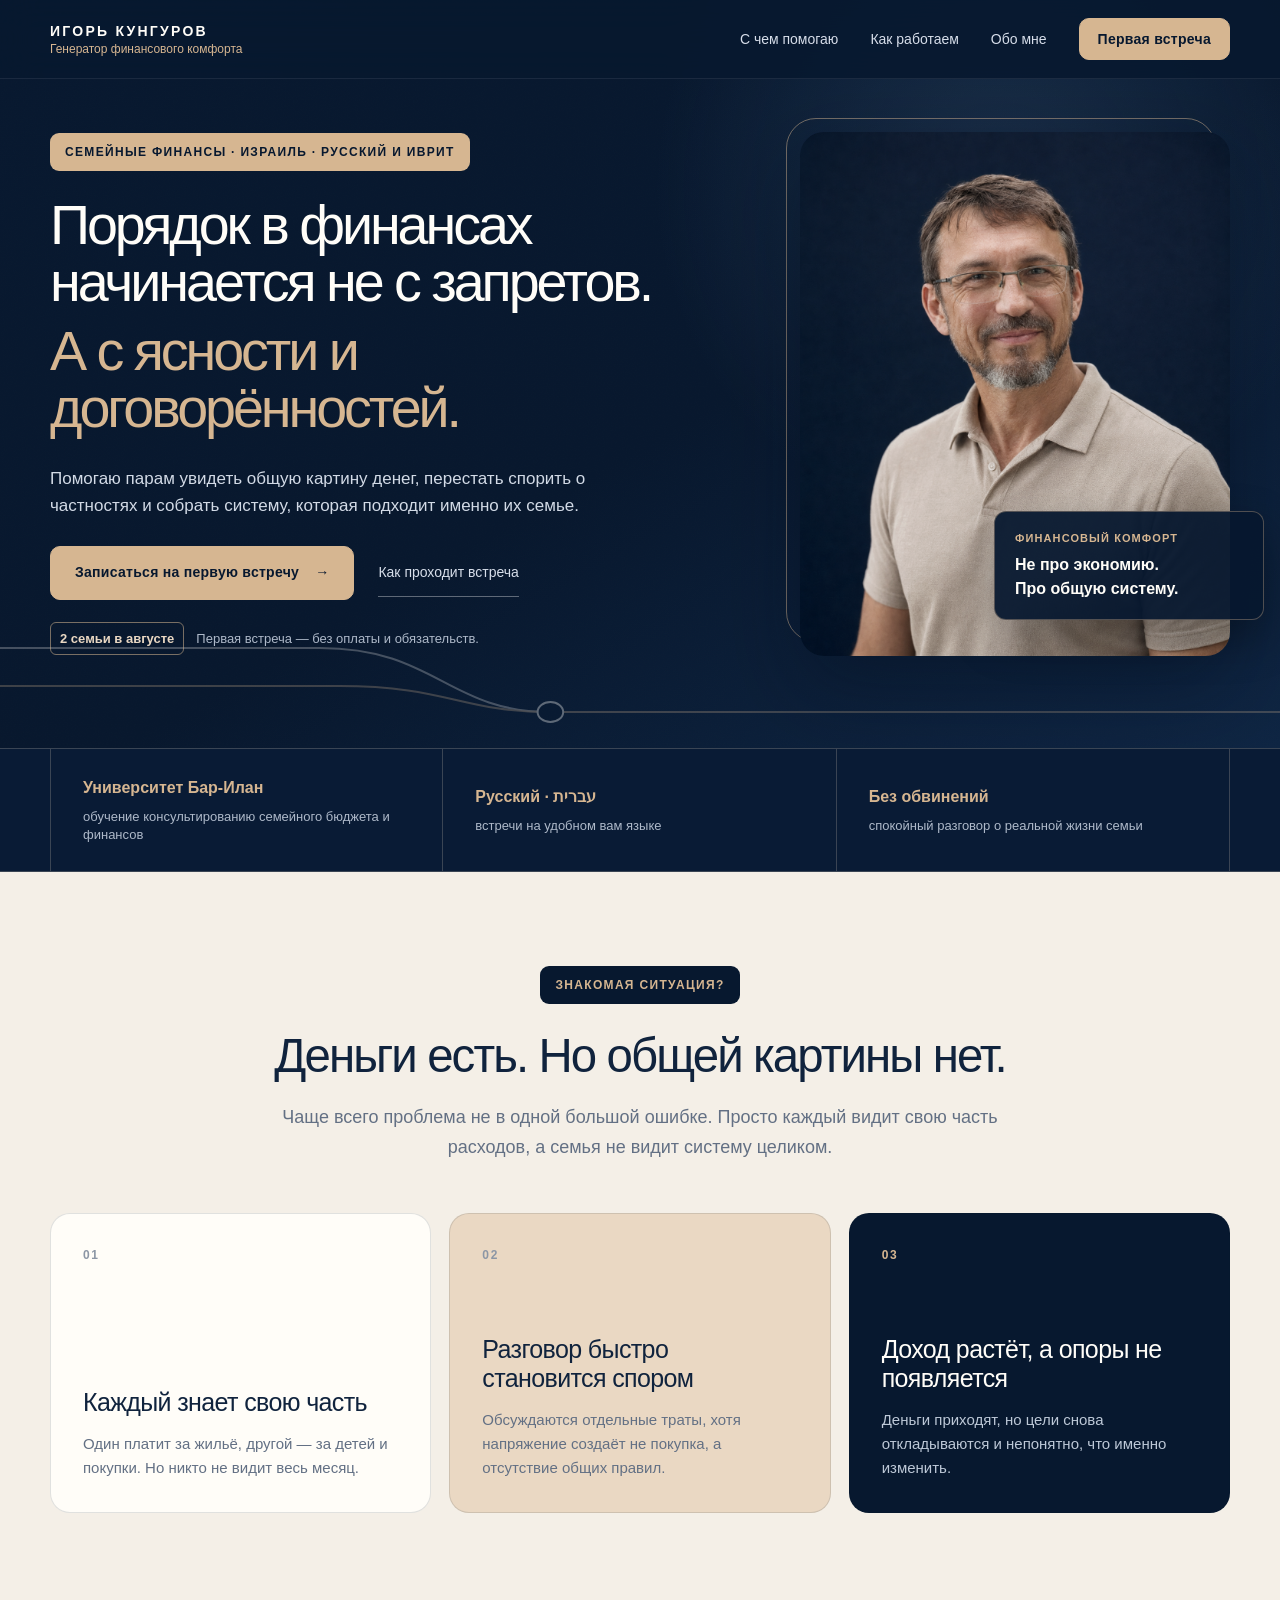
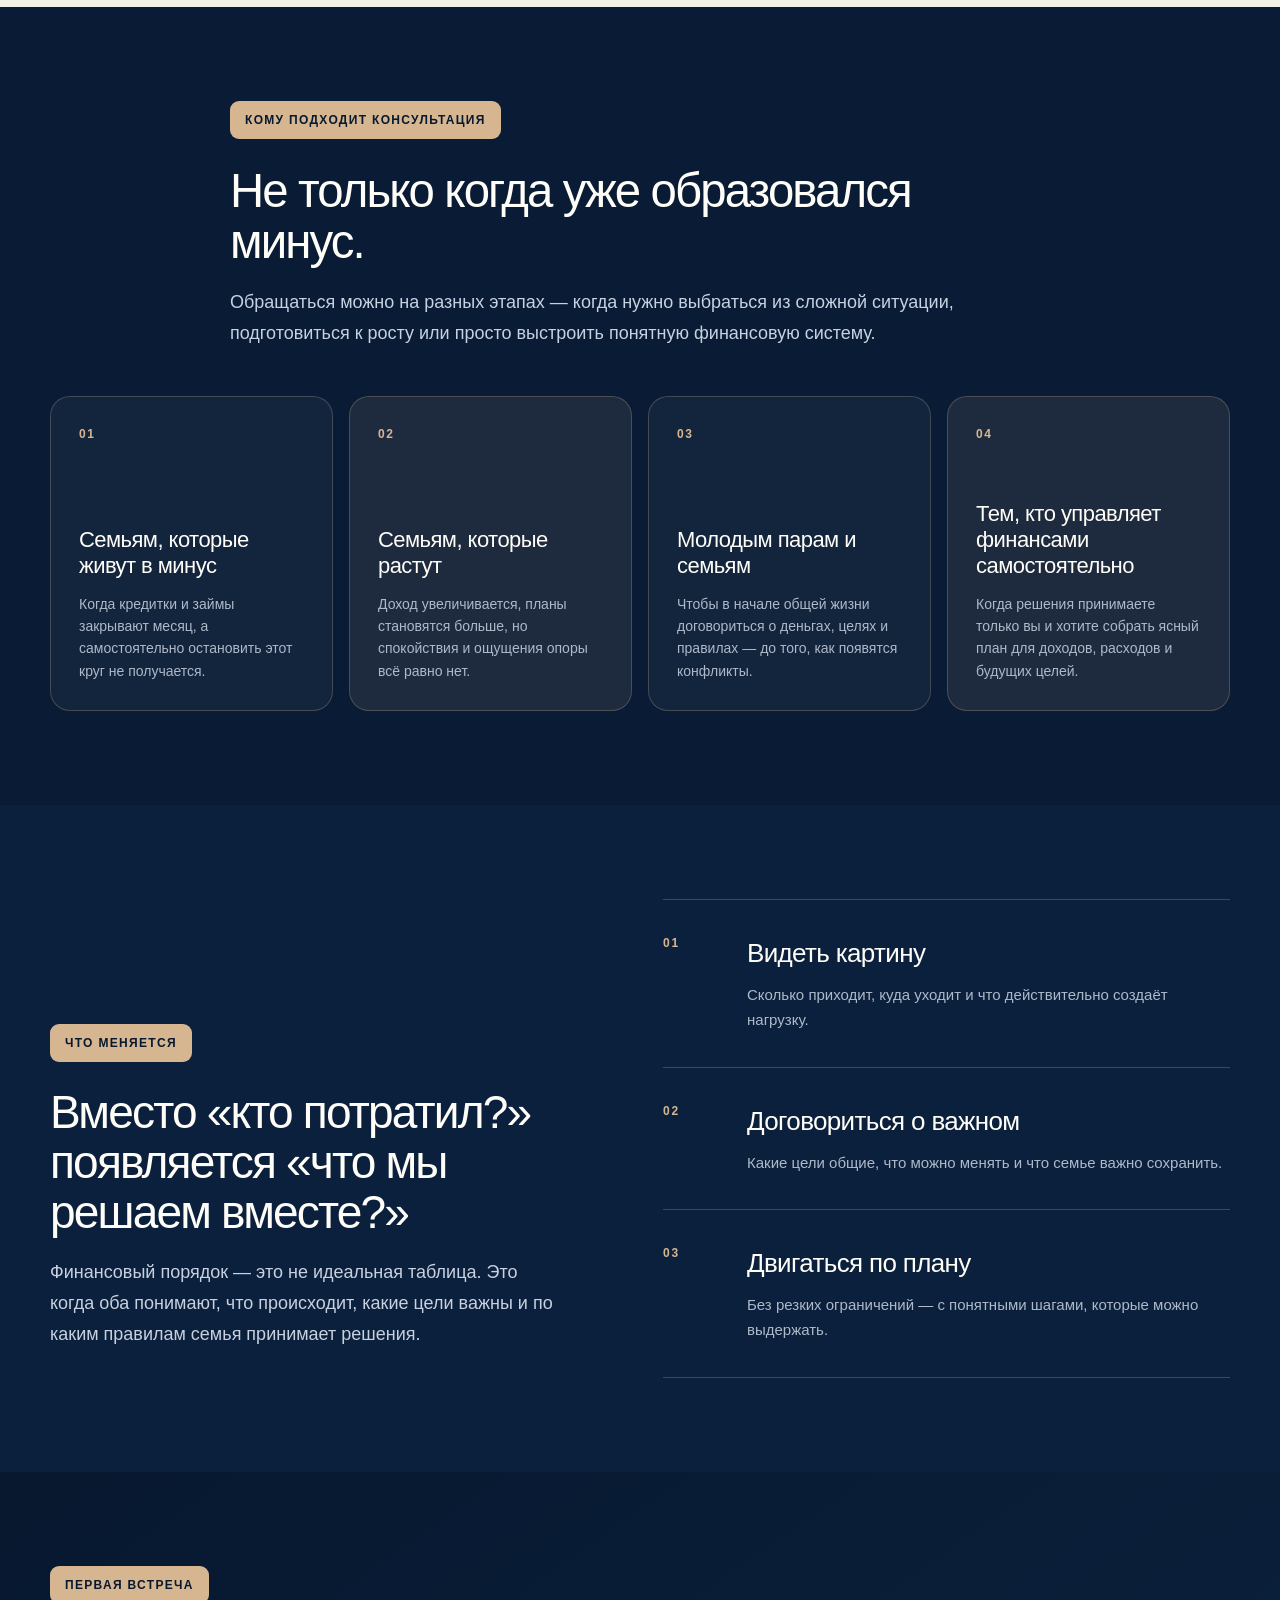
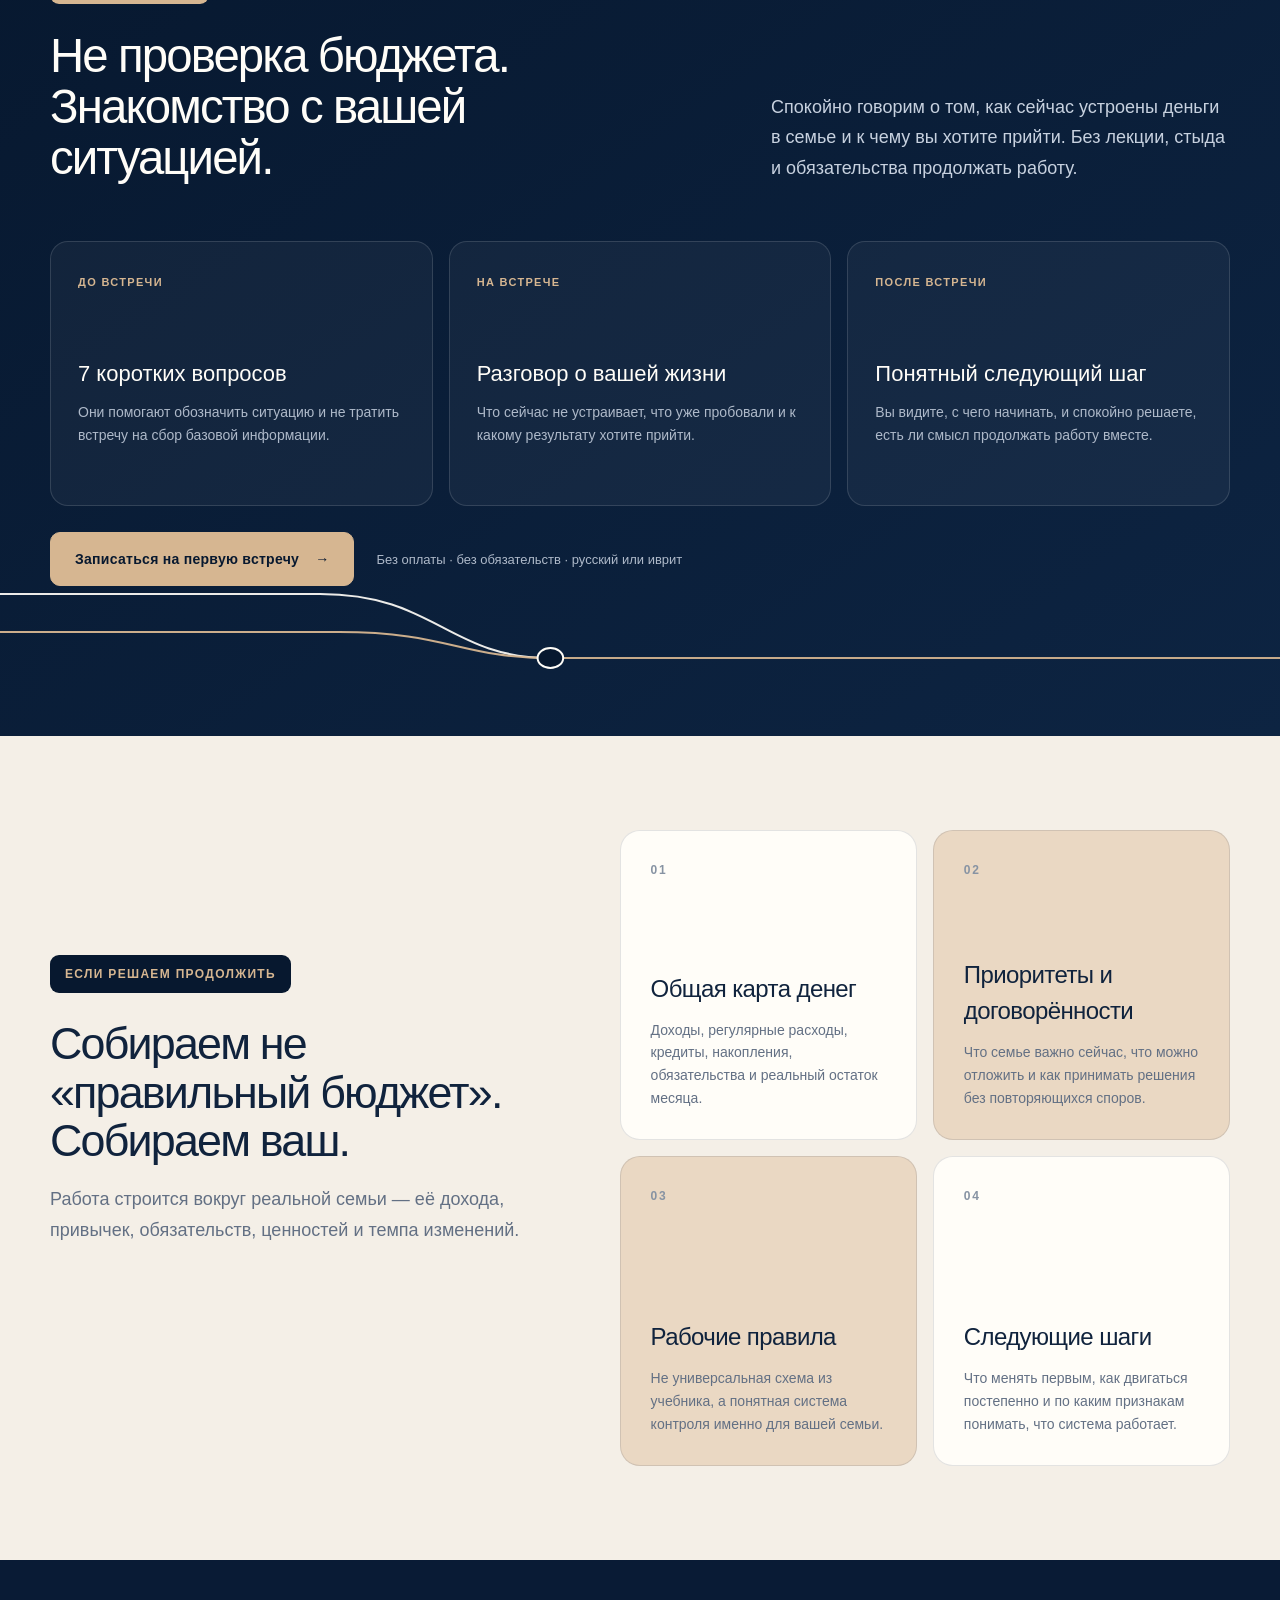
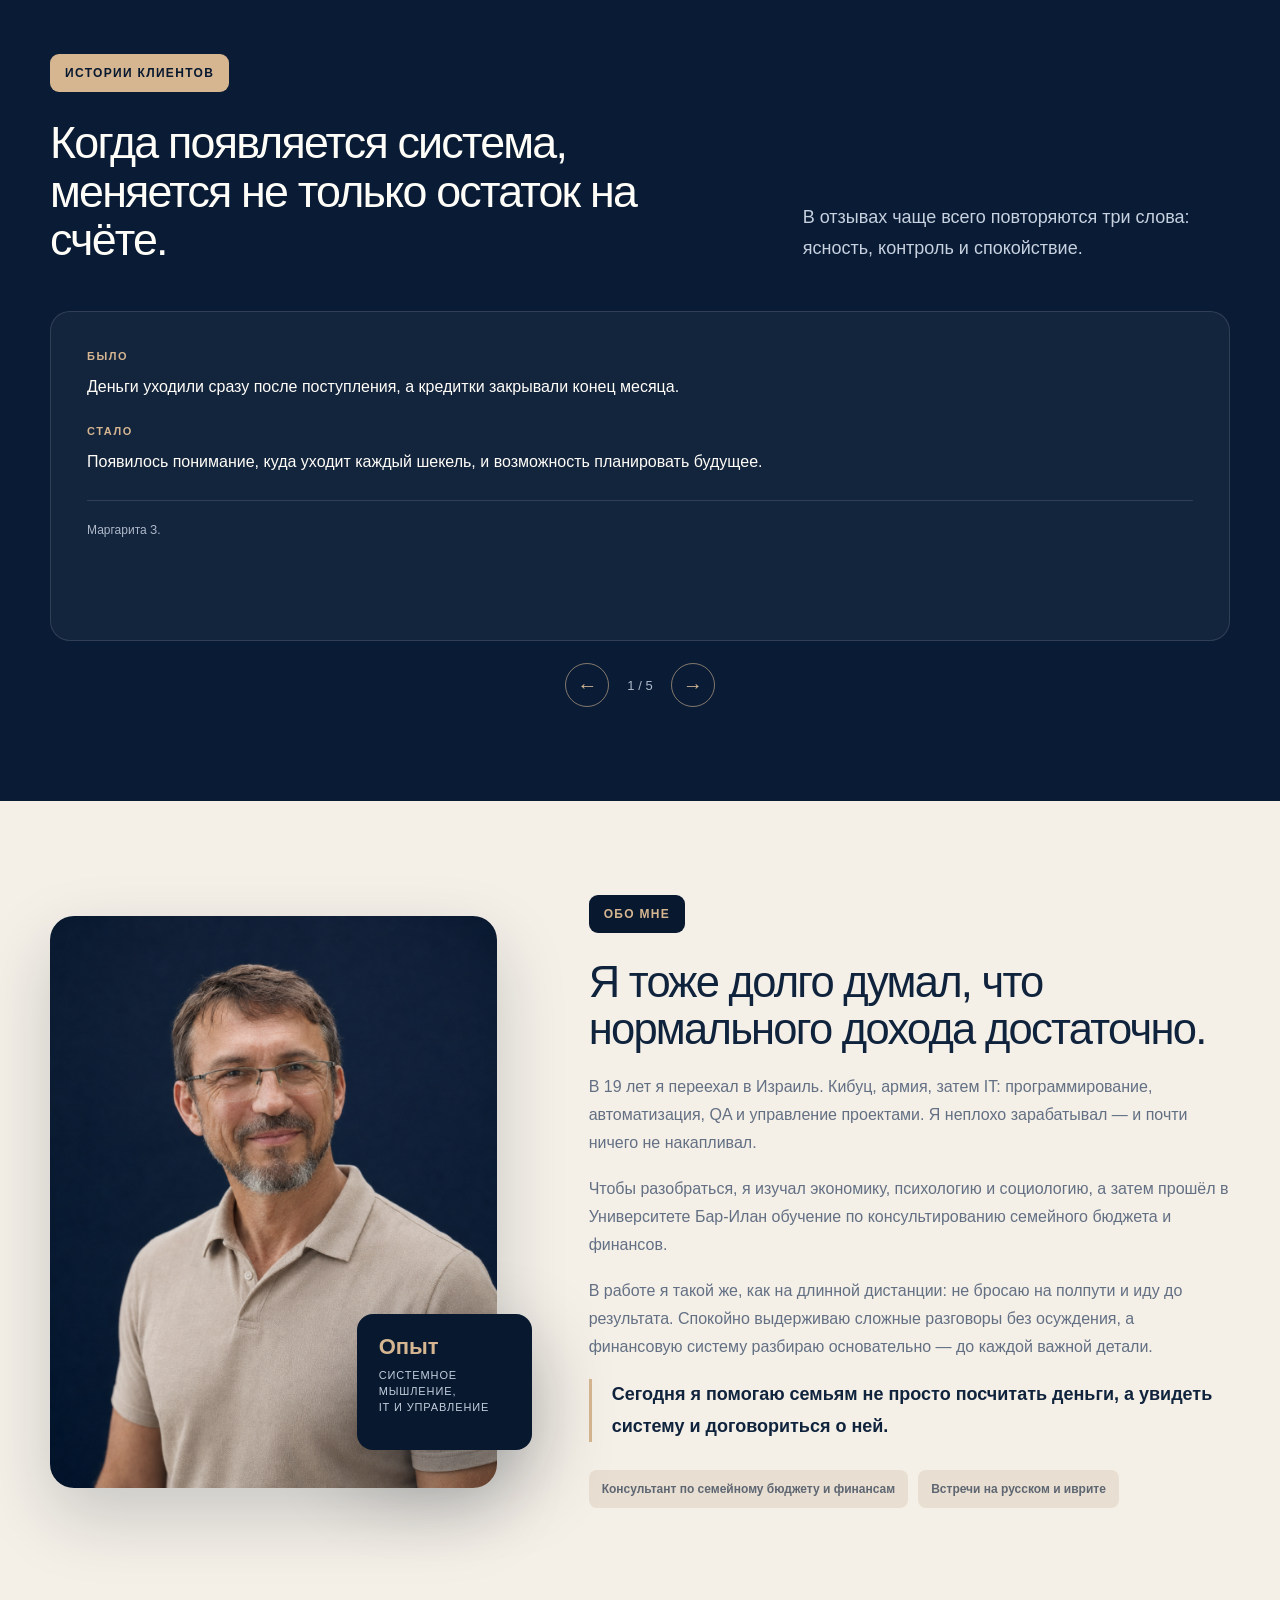
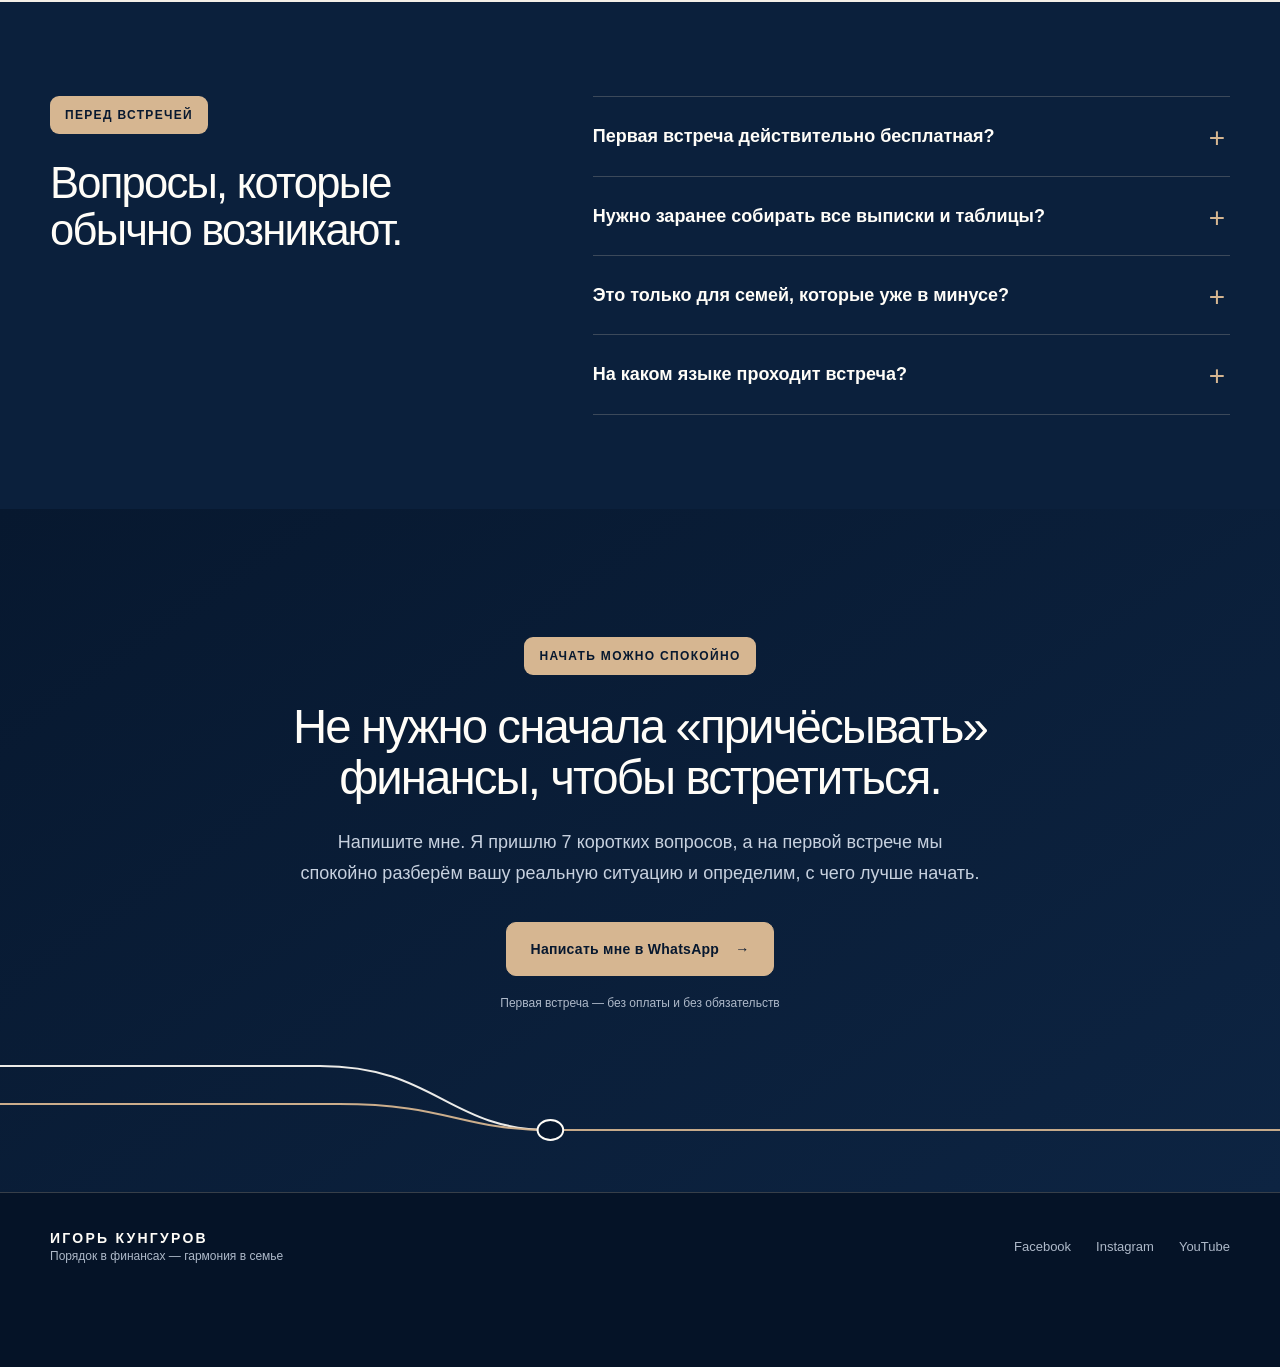
==== commit 1a0f53cd: "Add files via upload" ====
--- a/index.html
+++ b/index.html
@@ -1,2 +1,25 @@
-<!DOCTYPE html><html lang="ru"><head><meta charSet="utf-8"/><meta name="viewport" content="width=device-width, initial-scale=1"/><link rel="preload" as="image" href="/igor-kungurov-sand-polo.png"/><link rel="stylesheet" href="/assets/index-DOxrcMwQ.css" data-rsc-css-href="/assets/index-DOxrcMwQ.css" data-precedence="vite-rsc/importer-resources"/><link rel="modulepreload" href="/assets/layout-segment-context-BEaGUKQ8.js" crossorigin=""/><link rel="modulepreload" href="/assets/rolldown-runtime-S-ySWqyJ.js" crossorigin=""/><link rel="modulepreload" href="/assets/index-BlLWbcBp.js" crossorigin=""/><link rel="modulepreload" href="/assets/framework-DjPHiq1u.js" crossorigin=""/><link rel="modulepreload" href="/assets/script-s7PEnRqT.js" crossorigin=""/><link rel="modulepreload" href="/assets/page-DzdpsacX.js" crossorigin=""/><title>Игорь Кунгуров — консультант по семейным финансам в Израиле</title><meta name="description" content="Консультант по семейным финансам Игорь Кунгуров помогает парам и семьям в Израиле навести порядок в деньгах, увидеть общую картину и договориться о финансовых целях."/><meta property="og:title" content="Игорь Кунгуров — консультант по семейным финансам"/><meta property="og:description" content="Порядок в финансах — гармония в семье. Консультации для пар и семей в Израиле на русском и иврите."/><meta property="og:url" content="https://kuda-dengi.co.il/"/><meta property="og:site_name" content="Игорь Кунгуров — финансовый комфорт"/><meta property="og:type" content="website"/><meta property="og:locale" content="ru_IL"/><meta property="og:image" content="https://kuda-dengi.co.il/igor-kungurov-sand-polo.png"/><meta property="og:image:alt" content="Игорь Кунгуров"/><meta name="twitter:card" content="summary_large_image"/><meta name="twitter:title" content="Игорь Кунгуров — консультант по семейным финансам"/><meta name="twitter:description" content="Порядок в финансах — гармония в семье."/><meta name="twitter:image" content="https://kuda-dengi.co.il/igor-kungurov-sand-polo.png"/><link rel="shortcut icon" href="https://kuda-dengi.co.il/favicon.svg"/><link rel="icon" href="https://kuda-dengi.co.il/favicon.svg"/><link rel="canonical" href="https://kuda-dengi.co.il/"/><meta name="codex-preview" content="development"/><script>self.__VINEXT_RSC_PARAMS__={}</script><script>self.__VINEXT_RSC_NAV__={"pathname":"/","searchParams":[]}</script><link rel="modulepreload" href="/assets/index-BlLWbcBp.js" />
-</head><body><main><header class="site-header"><div class="shell header-inner"><a class="brand" href="#top" aria-label="Игорь Кунгуров — в начало страницы"><strong>ИГОРЬ КУНГУРОВ</strong><span>Генератор финансового комфорта</span></a><nav class="desktop-nav" aria-label="Основная навигация"><a href="#situations">С чем помогаю</a><a href="#first-meeting">Как работаем</a><a href="#about">Обо мне</a></nav><a class="button button--small" href="https://wa.me/972526656406?text=%D0%97%D0%B4%D1%80%D0%B0%D0%B2%D1%81%D1%82%D0%B2%D1%83%D0%B9%D1%82%D0%B5%2C%20%D0%98%D0%B3%D0%BE%D1%80%D1%8C.%20%D0%A5%D0%BE%D1%87%D1%83%20%D0%B7%D0%B0%D0%BF%D0%B8%D1%81%D0%B0%D1%82%D1%8C%D1%81%D1%8F%20%D0%BD%D0%B0%20%D0%BF%D0%B5%D1%80%D0%B2%D1%83%D1%8E%20%D0%B2%D1%81%D1%82%D1%80%D0%B5%D1%87%D1%83." target="_blank" rel="noreferrer">Первая встреча</a></div></header><section class="hero" id="top" data-section-name="hero"><div class="route-line" aria-hidden="true"><svg viewBox="0 0 1000 120" preserveAspectRatio="none"><path class="route-line__branch route-line__branch--light" d="M0 20 H250 C340 20 350 84 430 84"></path><path class="route-line__branch route-line__branch--sand" d="M0 58 H265 C350 58 360 84 430 84"></path><path class="route-line__tail" d="M430 84 H1000"></path><circle class="route-line__node" cx="430" cy="84" r="10"></circle></svg></div><div class="shell hero-grid"><div class="hero-copy"><p class="eyebrow">Семейные финансы · Израиль · русский и иврит</p><h1>Порядок в финансах начинается не с запретов.<span>А с ясности и договорённостей.</span></h1><p class="hero-lead">Помогаю парам увидеть общую картину денег, перестать спорить о частностях и собрать систему, которая подходит именно их семье.</p><div class="hero-actions"><a class="button" href="https://wa.me/972526656406?text=%D0%97%D0%B4%D1%80%D0%B0%D0%B2%D1%81%D1%82%D0%B2%D1%83%D0%B9%D1%82%D0%B5%2C%20%D0%98%D0%B3%D0%BE%D1%80%D1%8C.%20%D0%A5%D0%BE%D1%87%D1%83%20%D0%B7%D0%B0%D0%BF%D0%B8%D1%81%D0%B0%D1%82%D1%8C%D1%81%D1%8F%20%D0%BD%D0%B0%20%D0%BF%D0%B5%D1%80%D0%B2%D1%83%D1%8E%20%D0%B2%D1%81%D1%82%D1%80%D0%B5%D1%87%D1%83." target="_blank" rel="noreferrer">Записаться на первую встречу <span aria-hidden="true">→</span></a><a class="text-link" href="#first-meeting">Как проходит встреча</a></div><p class="offer-note"><span>2 семьи в сентябре</span>Первая встреча — без оплаты и обязательств.</p></div><div class="hero-portrait"><div class="portrait-frame"><img src="/igor-kungurov-sand-polo.png" alt="Игорь Кунгуров, консультант по семейным финансам"/><div class="portrait-caption"><span>Финансовый комфорт</span><strong>Не про экономию.<br/>Про общую систему.</strong></div></div></div></div></section><section class="proof-bar" id="recognition" data-section-name="recognition" aria-label="Коротко об Игоре"><div class="shell proof-grid"><p><strong>Университет Бар-Илан</strong><span>обучение консультированию семейного бюджета и финансов</span></p><p><strong>Русский · עברית</strong><span>встречи на удобном вам языке</span></p><p><strong>Без обвинений</strong><span>спокойный разговор о реальной жизни семьи</span></p></div></section><section class="section section--light" id="situations" data-section-name="budget"><div class="shell narrow-heading"><p class="eyebrow eyebrow--dark">Знакомая ситуация?</p><h2>Деньги есть. Но общей картины нет.</h2><p class="section-lead">Чаще всего проблема не в одной большой ошибке. Просто каждый видит свою часть расходов, а семья не видит систему целиком.</p></div><div class="shell situation-grid"><article class="situation-card"><span>01</span><h3>Каждый знает свою часть</h3><p>Один платит за жильё, другой — за детей и покупки. Но никто не видит весь месяц.</p></article><article class="situation-card situation-card--sand"><span>02</span><h3>Разговор быстро становится спором</h3><p>Обсуждаются отдельные траты, хотя напряжение создаёт не покупка, а отсутствие общих правил.</p></article><article class="situation-card situation-card--navy"><span>03</span><h3>Доход растёт, а опоры не появляется</h3><p>Деньги приходят, но цели снова откладываются и непонятно, что именно изменить.</p></article></div></section><section class="section audience-section" id="fit" data-section-name="fit" aria-labelledby="audience-title"><div class="shell audience-heading"><p class="eyebrow">Кому подходит консультация</p><h2 id="audience-title">Не только когда уже образовался минус.</h2><p class="section-lead section-lead--light">Обращаться можно на разных этапах — когда нужно выбраться из сложной ситуации, подготовиться к росту или просто выстроить понятную финансовую систему.</p></div><div class="shell audience-grid"><article><span>01</span><h3>Семьям, которые живут в минус</h3><p>Когда кредитки и займы закрывают месяц, а самостоятельно остановить этот круг не получается.</p></article><article><span>02</span><h3>Семьям, которые растут</h3><p>Доход увеличивается, планы становятся больше, но спокойствия и ощущения опоры всё равно нет.</p></article><article><span>03</span><h3>Молодым парам и семьям</h3><p>Чтобы в начале общей жизни договориться о деньгах, целях и правилах — до того, как появятся конфликты.</p></article><article><span>04</span><h3>Тем, кто управляет финансами самостоятельно</h3><p>Когда решения принимаете только вы и хотите собрать ясный план для доходов, расходов и будущих целей.</p></article></div></section><section class="section outcome-section" id="result" data-section-name="result"><div class="shell outcome-grid"><div class="outcome-copy"><p class="eyebrow">Что меняется</p><h2>Вместо «кто потратил?» появляется «что мы решаем вместе?»</h2><p class="section-lead section-lead--light">Финансовый порядок — это не идеальная таблица. Это когда оба понимают, что происходит, какие цели важны и по каким правилам семья принимает решения.</p></div><div class="outcome-list"><article><span>01</span><div><h3>Видеть картину</h3><p>Сколько приходит, куда уходит и что действительно создаёт нагрузку.</p></div></article><article><span>02</span><div><h3>Договориться о важном</h3><p>Какие цели общие, что можно менять и что семье важно сохранить.</p></div></article><article><span>03</span><div><h3>Двигаться по плану</h3><p>Без резких ограничений — с понятными шагами, которые можно выдержать.</p></div></article></div></div></section><section class="section meeting-section" id="first-meeting" data-section-name="first-meeting"><div class="route-line" aria-hidden="true"><svg viewBox="0 0 1000 120" preserveAspectRatio="none"><path class="route-line__branch route-line__branch--light" d="M0 20 H250 C340 20 350 84 430 84"></path><path class="route-line__branch route-line__branch--sand" d="M0 58 H265 C350 58 360 84 430 84"></path><path class="route-line__tail" d="M430 84 H1000"></path><circle class="route-line__node" cx="430" cy="84" r="10"></circle></svg></div><div class="shell meeting-heading"><div class="meeting-intro"><p class="eyebrow">Первая встреча</p><h2>Не проверка бюджета.<br/>Знакомство с вашей ситуацией.</h2><p class="section-lead section-lead--light">Спокойно говорим о том, как сейчас устроены деньги в семье и к чему вы хотите прийти. Без лекции, стыда и обязательства продолжать работу.</p></div><div class="meeting-steps"><article><span>До встречи</span><h3>7 коротких вопросов</h3><p>Они помогают обозначить ситуацию и не тратить встречу на сбор базовой информации.</p></article><article><span>На встрече</span><h3>Разговор о вашей жизни</h3><p>Что сейчас не устраивает, что уже пробовали и к какому результату хотите прийти.</p></article><article><span>После встречи</span><h3>Понятный следующий шаг</h3><p>Вы видите, с чего начинать, и спокойно решаете, есть ли смысл продолжать работу вместе.</p></article></div><div class="meeting-action"><a class="button" href="https://wa.me/972526656406?text=%D0%97%D0%B4%D1%80%D0%B0%D0%B2%D1%81%D1%82%D0%B2%D1%83%D0%B9%D1%82%D0%B5%2C%20%D0%98%D0%B3%D0%BE%D1%80%D1%8C.%20%D0%A5%D0%BE%D1%87%D1%83%20%D0%B7%D0%B0%D0%BF%D0%B8%D1%81%D0%B0%D1%82%D1%8C%D1%81%D1%8F%20%D0%BD%D0%B0%20%D0%BF%D0%B5%D1%80%D0%B2%D1%83%D1%8E%20%D0%B2%D1%81%D1%82%D1%80%D0%B5%D1%87%D1%83." target="_blank" rel="noreferrer">Записаться на первую встречу <span aria-hidden="true">→</span></a><p>Без оплаты · без обязательств · русский или иврит</p></div></div></section><section class="section section--light work-section" id="how-it-works" data-section-name="how-it-works"><div class="shell work-grid"><div class="work-sticky"><p class="eyebrow eyebrow--dark">Если решаем продолжить</p><h2>Собираем не «правильный бюджет». Собираем ваш.</h2><p class="section-lead">Работа строится вокруг реальной семьи — её дохода, привычек, обязательств, ценностей и темпа изменений.</p></div><div class="work-cards"><article><span>01</span><div><h3>Общая карта денег</h3><p>Доходы, регулярные расходы, кредиты, накопления, обязательства и реальный остаток месяца.</p></div></article><article><span>02</span><div><h3>Приоритеты и договорённости</h3><p>Что семье важно сейчас, что можно отложить и как принимать решения без повторяющихся споров.</p></div></article><article><span>03</span><div><h3>Рабочие правила</h3><p>Не универсальная схема из учебника, а понятная система контроля именно для вашей семьи.</p></div></article><article><span>04</span><div><h3>Следующие шаги</h3><p>Что менять первым, как двигаться постепенно и по каким признакам понимать, что система работает.</p></div></article></div></div></section><section class="section stories-section" id="stories" data-section-name="testimonials"><div class="shell stories-heading"><div><p class="eyebrow">Истории клиентов</p><h2>Когда появляется система, меняется не только остаток на счёте.</h2></div><p class="section-lead section-lead--light">В отзывах чаще всего повторяются три слова: ясность, контроль и спокойствие.</p></div><div class="shell story-carousel" aria-label="Отзывы клиентов"><div class="story-track" style="transform:translateX(-0%)"><article class="story-card"><p class="story-label">Было</p><p>Деньги уходили сразу после поступления, а кредитки закрывали конец месяца.</p><p class="story-label story-label--after">Стало</p><p>Появилось понимание, куда уходит каждый шекель, и возможность планировать будущее.</p><cite>Маргарита З.</cite></article><article class="story-card story-card--sand"><p class="story-label">Было</p><p>Пятеро детей, ремонт и расходы со всех сторон — без ощущения контроля.</p><p class="story-label story-label--after">Стало</p><p>Финансовый план под конкретную семью и спокойствие при неожиданных расходах.</p><cite>Илана, семья с 5 детьми · перевод с иврита</cite></article><article class="story-card"><p class="story-label">Было</p><p>Ипотека, кредит и растущий минус — без одной крупной причины.</p><p class="story-label story-label--after">Стало</p><p>Минус остановился, новый кредит не понадобился, вернулось ощущение контроля.</p><cite>Клиентка, 50 лет · перевод с иврита</cite></article><article class="story-card story-card--sand"><p class="story-label">Было</p><p>Мы думали, что с таким доходом невозможно выйти в плюс.</p><p class="story-label story-label--after">Стало</p><p>Оказалось — можно. Появился план, понятные решения и движение к целям без ощущения постоянной экономии.</p><cite>Семья с двумя детьми</cite></article><article class="story-card"><p class="story-label">Было</p><p>Каждый отвечал за свою часть расходов, а общей картины не было.</p><p class="story-label story-label--after">Стало</p><p>Стало легче говорить о деньгах и принимать решения вместе — без поиска виноватого.</p><cite>Семейная пара · перевод с иврита</cite></article></div><div class="story-controls"><button type="button" aria-label="Предыдущий отзыв">←</button><span>1<!-- --> / <!-- -->5</span><button type="button" aria-label="Следующий отзыв">→</button></div></div></section><section class="section section--light about-section" id="about" data-section-name="about"><div class="shell about-grid"><div class="about-photo-wrap"><img src="/igor-kungurov-sand-polo.png" alt="Игорь Кунгуров"/><div class="about-stamp"><strong>Опыт</strong><span>системное мышление,<br/>IT и управление</span></div></div><div class="about-copy"><p class="eyebrow eyebrow--dark">Обо мне</p><h2>Я тоже долго думал, что нормального дохода достаточно.</h2><div class="about-text"><p>Я — Игорь Кунгуров, консультант по семейным финансам в Израиле и генератор финансового комфорта.</p><p>В 19 лет я переехал в Израиль. Кибуц, армия, затем IT: программирование, автоматизация, QA и управление проектами. Я неплохо зарабатывал — и почти ничего не накапливал.</p><p>Чтобы разобраться, я изучал экономику, психологию и социологию, а затем прошёл в Университете Бар-Илан обучение по консультированию семейного бюджета и финансов.</p><p>В работе я такой же, как на длинной дистанции: не бросаю на полпути и иду до результата. Спокойно выдерживаю сложные разговоры без осуждения, а финансовую систему разбираю основательно — до каждой важной детали.</p><p class="about-highlight">Сегодня я помогаю семьям не просто посчитать деньги, а увидеть систему и договориться о ней.</p></div><div class="credentials"><span>Консультант по семейному бюджету и финансам</span><span>Встречи на русском и иврите</span></div></div></div></section><section class="section faq-section" id="faq" data-section-name="faq"><div class="shell faq-grid"><div><p class="eyebrow">Перед встречей</p><h2>Вопросы, которые обычно возникают.</h2></div><div class="faq-list"><details><summary>Первая встреча действительно бесплатная?</summary><p>Да. Это знакомство с вашей ситуацией и целями — без оплаты и обязательства продолжать.</p></details><details><summary>Нужно заранее собирать все выписки и таблицы?</summary><p>Нет. Для первой встречи достаточно ответить на 7 коротких вопросов. Детальный разбор начинается только если решаем работать дальше.</p></details><details><summary>Это только для семей, которые уже в минусе?</summary><p>Нет. Часто обращаются семьи с нормальным доходом, но без общей картины, понятных целей и правил.</p></details><details><summary>На каком языке проходит встреча?</summary><p>На русском или иврите — как вам удобнее.</p></details></div></div></section><section class="final-cta-section" id="contact" data-section-name="final"><div class="route-line" aria-hidden="true"><svg viewBox="0 0 1000 120" preserveAspectRatio="none"><path class="route-line__branch route-line__branch--light" d="M0 20 H250 C340 20 350 84 430 84"></path><path class="route-line__branch route-line__branch--sand" d="M0 58 H265 C350 58 360 84 430 84"></path><path class="route-line__tail" d="M430 84 H1000"></path><circle class="route-line__node" cx="430" cy="84" r="10"></circle></svg></div><div class="shell final-cta-box"><p class="eyebrow">Начать можно спокойно</p><h2>Не нужно сначала «причёсывать» финансы, чтобы встретиться.</h2><p>Напишите мне. Я пришлю 7 коротких вопросов, а на первой встрече мы спокойно разберём вашу реальную ситуацию и определим, с чего лучше начать.</p><a class="button" href="https://wa.me/972526656406?text=%D0%97%D0%B4%D1%80%D0%B0%D0%B2%D1%81%D1%82%D0%B2%D1%83%D0%B9%D1%82%D0%B5%2C%20%D0%98%D0%B3%D0%BE%D1%80%D1%8C.%20%D0%A5%D0%BE%D1%87%D1%83%20%D0%B7%D0%B0%D0%BF%D0%B8%D1%81%D0%B0%D1%82%D1%8C%D1%81%D1%8F%20%D0%BD%D0%B0%20%D0%BF%D0%B5%D1%80%D0%B2%D1%83%D1%8E%20%D0%B2%D1%81%D1%82%D1%80%D0%B5%D1%87%D1%83." target="_blank" rel="noreferrer">Написать мне в WhatsApp <span aria-hidden="true">→</span></a><small>Первая встреча — без оплаты и без обязательств</small></div></section><footer class="site-footer"><div class="shell footer-inner"><div class="brand brand--footer"><strong>ИГОРЬ КУНГУРОВ</strong><span>Порядок в финансах — гармония в семье</span></div><div class="footer-links"><a href="https://facebook.com/Igor.Kungurov.Family.Budget" target="_blank" rel="noreferrer">Facebook</a><a href="https://instagram.com/igor_kungurov_family_budget" target="_blank" rel="noreferrer">Instagram</a><a href="https://youtube.com/@dengi.povzroslomu" target="_blank" rel="noreferrer">YouTube</a></div></div></footer><a class="mobile-cta" href="https://wa.me/972526656406?text=%D0%97%D0%B4%D1%80%D0%B0%D0%B2%D1%81%D1%82%D0%B2%D1%83%D0%B9%D1%82%D0%B5%2C%20%D0%98%D0%B3%D0%BE%D1%80%D1%8C.%20%D0%A5%D0%BE%D1%87%D1%83%20%D0%B7%D0%B0%D0%BF%D0%B8%D1%81%D0%B0%D1%82%D1%8C%D1%81%D1%8F%20%D0%BD%D0%B0%20%D0%BF%D0%B5%D1%80%D0%B2%D1%83%D1%8E%20%D0%B2%D1%81%D1%82%D1%80%D0%B5%D1%87%D1%83." target="_blank" rel="noreferrer">Записаться на первую встречу</a></main><script type="application/ld+json">{"@context":"https://schema.org","@type":"Person","name":"Игорь Кунгуров","jobTitle":"Консультант по семейным финансам","description":"Генератор финансового комфорта. Помогает парам и семьям в Израиле навести порядок в финансах.","url":"https://kuda-dengi.co.il/","knowsLanguage":["ru","he"]}</script><script id="_R_">import("/assets/index-BlLWbcBp.js")</script></body></html><script>self.__VINEXT_RSC_CHUNKS__=self.__VINEXT_RSC_CHUNKS__||[];self.__VINEXT_RSC_CHUNKS__.push("2:I[\"8c0f216c4604\",[],\"Children\",1]\n3:I[\"60f387d9e0f4\",[],\"default\",1]\n4:I[\"15c18cfaeeff\",[],\"LayoutSegmentProvider\",1]\n5:I[\"8c0f216c4604\",[],\"Slot\",1]\n6:I[\"593f344dc510\",[],\"RedirectBoundary\",1]\n:HL[\"/assets/index-DOxrcMwQ.css\",\"style\"]\n")</script><script>self.__VINEXT_RSC_CHUNKS__=self.__VINEXT_RSC_CHUNKS__||[];self.__VINEXT_RSC_CHUNKS__.push("0:{\"__route\":\"route:/\",\"__interceptionContext\":null,\"__layoutIds\":[\"layout:/\"],\"__rootLayout\":\"/\",\"page:/\":\"$L1\",\"layout:/\":[[[[\"$\",\"link\",\"css:/assets/index-DOxrcMwQ.css\",{\"rel\":\"stylesheet\",\"precedence\":\"vite-rsc/importer-resources\",\"href\":\"/assets/index-DOxrcMwQ.css\",\"data-rsc-css-href\":\"/assets/index-DOxrcMwQ.css\"}],\"$undefined\"],[\"$\",\"html\",null,{\"lang\":\"ru\",\"children\":[[\"$\",\"body\",null,{\"children\":[[\"$\",\"$L2\",null,{}],[\"$\",\"script\",null,{\"type\":\"application/ld+json\",\"dangerouslySetInnerHTML\":{\"__html\":\"{\\\"@context\\\":\\\"https://schema.org\\\",\\\"@type\\\":\\\"Person\\\",\\\"name\\\":\\\"Игорь Кунгуров\\\",\\\"jobTitle\\\":\\\"Консультант по семейным финансам\\\",\\\"description\\\":\\\"Генератор финансового комфорта. Помогает парам и семьям в Израиле навести порядок в финансах.\\\",\\\"url\\\":\\\"https://kuda-dengi.co.il/\\\",\\\"knowsLanguage\\\":[\\\"ru\\\",\\\"he\\\"]}\"}}]]}],[\"$\",\"$L3\",null,{\"src\":\"https://www.googletagmanager.com/gtag/js?id=G-37GQ5B9LB5\",\"strategy\":\"afterInteractive\"}],[\"$\",\"$L3\",null,{\"id\":\"google-analytics\",\"strategy\":\"afterInteractive\",\"children\":\"window.dataLayer = window.dataLayer || [];\\n          function gtag(){dataLayer.push(arguments);}\\n          gtag('js', new Date());\\n          gtag('config', 'G-37GQ5B9LB5');\"}]]}]],null],\"route:/\":[[[\"$\",\"meta\",null,{\"charSet\":\"utf-8\"}],[[\"$\",\"title\",\"0\",{\"children\":\"Игорь Кунгуров — консультант по семейным финансам в Израиле\"}],[\"$\",\"meta\",\"1\",{\"name\":\"description\",\"content\":\"Консультант по семейным финансам Игорь Кунгуров помогает парам и семьям в Израиле навести порядок в деньгах, увидеть общую картину и договориться о финансовых целях.\"}],[\"$\",\"meta\",\"2\",{\"property\":\"og:title\",\"content\":\"Игорь Кунгуров — консультант по семейным финансам\"}],[\"$\",\"meta\",\"3\",{\"property\":\"og:description\",\"content\":\"Порядок в финансах — гармония в семье. Консультации для пар и семей в Израиле на русском и иврите.\"}],[\"$\",\"meta\",\"4\",{\"property\":\"og:url\",\"content\":\"https://kuda-dengi.co.il/\"}],[\"$\",\"meta\",\"5\",{\"property\":\"og:site_name\",\"content\":\"Игорь Кунгуров — финансовый комфорт\"}],[\"$\",\"meta\",\"6\",{\"property\":\"og:type\",\"content\":\"website\"}],[\"$\",\"meta\",\"7\",{\"property\":\"og:locale\",\"content\":\"ru_IL\"}],[\"$\",\"meta\",\"8\",{\"property\":\"og:image\",\"content\":\"https://kuda-dengi.co.il/igor-kungurov-sand-polo.png\"}],[\"$\",\"meta\",\"9\",{\"property\":\"og:image:alt\",\"content\":\"Игорь Кунгуров\"}],[\"$\",\"meta\",\"10\",{\"name\":\"twitter:card\",\"content\":\"summary_large_image\"}],[\"$\",\"meta\",\"11\",{\"name\":\"twitter:title\",\"content\":\"Игорь Кунгуров — консультант по семейным финансам\"}],[\"$\",\"meta\",\"12\",{\"name\":\"twitter:description\",\"content\":\"Порядок в финансах — гармония в семье.\"}],[\"$\",\"meta\",\"13\",{\"name\":\"twitter:image\",\"content\":\"https://kuda-dengi.co.il/igor-kungurov-sand-polo.png\"}],[\"$\",\"link\",\"14\",{\"rel\":\"shortcut icon\",\"href\":\"https://kuda-dengi.co.il/favicon.svg\"}],[\"$\",\"link\",\"15\",{\"rel\":\"icon\",\"href\":\"https://kuda-dengi.co.il/favicon.svg\"}],[\"$\",\"link\",\"16\",{\"rel\":\"canonical\",\"href\":\"https://kuda-dengi.co.il/\"}],[\"$\",\"meta\",\"17\",{\"name\":\"codex-preview\",\"content\":\"development\"}]],[[\"$\",\"meta\",\"0\",{\"name\":\"viewport\",\"content\":\"width=device-width, initial-scale=1\"}]]],[\"$\",\"$L4\",null,{\"segmentMap\":{\"children\":[]},\"children\":[\"$\",\"$L5\",null,{\"id\":\"layout:/\",\"parallelSlots\":\"$undefined\",\"children\":[\"$\",\"$L6\",null,{\"children\":[\"$\",\"$L4\",null,{\"segmentMap\":{\"children\":[]},\"children\":[\"$\",\"$L5\",null,{\"id\":\"page:/\"}]}]}]}]}]],\"__layoutFlags\":{\"layout:/\":\"s\"},\"__artifactCompatibility\":{\"schemaVersion\":1,\"graphVersion\":\"app-route-graph:4uhn5s1wvoptc\",\"deploymentVersion\":\"284829c5-3053-49c4-ba2d-63bccb792b4d\",\"appElementsSchemaVersion\":1,\"rscPayloadSchemaVersion\":1,\"rootBoundaryId\":\"/\",\"renderEpoch\":null}}\n")</script><script>self.__VINEXT_RSC_CHUNKS__=self.__VINEXT_RSC_CHUNKS__||[];self.__VINEXT_RSC_CHUNKS__.push("7:I[\"6efdf509a785\",[],\"default\",1]\n1:[\"$\",\"$L7\",null,{\"params\":\"$@8\",\"searchParams\":\"$@9\"}]\n")</script><script>self.__VINEXT_RSC_CHUNKS__=self.__VINEXT_RSC_CHUNKS__||[];self.__VINEXT_RSC_CHUNKS__.push("8:{}\n9:{}\n")</script><script>self.__VINEXT_RSC_DONE__=true</script>
+<!DOCTYPE html><html lang="ru"><head><meta charSet="utf-8"/><meta name="viewport" content="width=device-width, initial-scale=1"/><link rel="preload" as="image" href="/igor-kungurov-sand-polo.png"/><link rel="stylesheet" href="/assets/index-DOxrcMwQ.css" data-rsc-css-href="/assets/index-DOxrcMwQ.css" data-precedence="vite-rsc/importer-resources"/><link rel="modulepreload" href="/assets/layout-segment-context-BYE3HMyK.js" crossorigin=""/><link rel="modulepreload" href="/assets/rolldown-runtime-S-ySWqyJ.js" crossorigin=""/><link rel="modulepreload" href="/assets/index-MFuecKDG.js" crossorigin=""/><link rel="modulepreload" href="/assets/framework-DjPHiq1u.js" crossorigin=""/><link rel="modulepreload" href="/assets/script-s7PEnRqT.js" crossorigin=""/><link rel="modulepreload" href="/assets/page-DXciUFd7.js" crossorigin=""/><title>Игорь Кунгуров — консультант по семейным финансам в Израиле</title><meta name="description" content="Консультант по семейным финансам Игорь Кунгуров помогает парам и семьям в Израиле навести порядок в деньгах, увидеть общую картину и договориться о финансовых целях."/><meta property="og:title" content="Игорь Кунгуров — консультант по семейным финансам"/><meta property="og:description" content="Порядок в финансах — гармония в семье. Консультации для пар и семей в Израиле на русском и иврите."/><meta property="og:url" content="https://kuda-dengi.co.il/"/><meta property="og:site_name" content="Игорь Кунгуров — финансовый комфорт"/><meta property="og:type" content="website"/><meta property="og:locale" content="ru_IL"/><meta property="og:image" content="https://kuda-dengi.co.il/igor-kungurov-sand-polo.png"/><meta property="og:image:alt" content="Игорь Кунгуров"/><meta name="twitter:card" content="summary_large_image"/><meta name="twitter:title" content="Игорь Кунгуров — консультант по семейным финансам"/><meta name="twitter:description" content="Порядок в финансах — гармония в семье."/><meta name="twitter:image" content="https://kuda-dengi.co.il/igor-kungurov-sand-polo.png"/><link rel="shortcut icon" href="https://kuda-dengi.co.il/favicon.svg"/><link rel="icon" href="https://kuda-dengi.co.il/favicon.svg"/><link rel="canonical" href="https://kuda-dengi.co.il/"/><meta name="codex-preview" content="development"/><script>self.__VINEXT_RSC_PARAMS__={}</script><script>self.__VINEXT_RSC_NAV__={"pathname":"/","searchParams":[]}</script><link rel="modulepreload" href="/assets/index-MFuecKDG.js" />
+
+<!-- Google Analytics 4: direct loading for GitHub Pages -->
+<script async src="https://www.googletagmanager.com/gtag/js?id=G-37GQ5B9LB5"></script>
+<script>
+window.dataLayer=window.dataLayer||[];
+function gtag(){dataLayer.push(arguments);}
+gtag('js',new Date());
+gtag('config','G-37GQ5B9LB5',{send_page_view:true});
+</script>
+<script defer src="/analytics.js"></script>
+
+<!-- Google Analytics 4: direct loading for GitHub Pages -->
+<script async src="https://www.googletagmanager.com/gtag/js?id=G-37GQ5B9LB5"></script>
+<script>
+window.dataLayer=window.dataLayer||[];
+function gtag(){dataLayer.push(arguments);}
+gtag('js',new Date());
+gtag('config','G-37GQ5B9LB5',{send_page_view:true});
+</script>
+<script defer src="/analytics.js"></script>
+</head>
+<body>
+<main>
+<header class="site-header"><div class="shell header-inner"><a class="brand" href="#top" aria-label="Игорь Кунгуров — в начало страницы"><strong>ИГОРЬ КУНГУРОВ</strong><span>Генератор финансового комфорта</span></a><nav class="desktop-nav" aria-label="Основная навигация"><a href="#situations">С чем помогаю</a><a href="#first-meeting">Как работаем</a><a href="#about">Обо мне</a></nav><a class="button button--small" href="https://wa.me/972526656406?text=%D0%97%D0%B4%D1%80%D0%B0%D0%B2%D1%81%D1%82%D0%B2%D1%83%D0%B9%D1%82%D0%B5%2C%20%D0%98%D0%B3%D0%BE%D1%80%D1%8C.%20%D0%A5%D0%BE%D1%87%D1%83%20%D0%B7%D0%B0%D0%BF%D0%B8%D1%81%D0%B0%D1%82%D1%8C%D1%81%D1%8F%20%D0%BD%D0%B0%20%D0%BF%D0%B5%D1%80%D0%B2%D1%83%D1%8E%20%D0%B2%D1%81%D1%82%D1%80%D0%B5%D1%87%D1%83." target="_blank" rel="noreferrer">Первая встреча</a></div></header><section class="hero" id="top" data-section-name="hero"><div class="route-line" aria-hidden="true"><svg viewBox="0 0 1000 120" preserveAspectRatio="none"><path class="route-line__branch route-line__branch--light" d="M0 20 H250 C340 20 350 84 430 84"></path><path class="route-line__branch route-line__branch--sand" d="M0 58 H265 C350 58 360 84 430 84"></path><path class="route-line__tail" d="M430 84 H1000"></path><circle class="route-line__node" cx="430" cy="84" r="10"></circle></svg></div><div class="shell hero-grid"><div class="hero-copy"><p class="eyebrow">Семейные финансы · Израиль · русский и иврит</p><h1>Порядок в финансах начинается не с запретов.<span>А с ясности и договорённостей.</span></h1><p class="hero-lead">Помогаю парам увидеть общую картину денег, перестать спорить о частностях и собрать систему, которая подходит именно их семье.</p><div class="hero-actions"><a class="button" href="https://wa.me/972526656406?text=%D0%97%D0%B4%D1%80%D0%B0%D0%B2%D1%81%D1%82%D0%B2%D1%83%D0%B9%D1%82%D0%B5%2C%20%D0%98%D0%B3%D0%BE%D1%80%D1%8C.%20%D0%A5%D0%BE%D1%87%D1%83%20%D0%B7%D0%B0%D0%BF%D0%B8%D1%81%D0%B0%D1%82%D1%8C%D1%81%D1%8F%20%D0%BD%D0%B0%20%D0%BF%D0%B5%D1%80%D0%B2%D1%83%D1%8E%20%D0%B2%D1%81%D1%82%D1%80%D0%B5%D1%87%D1%83." target="_blank" rel="noreferrer">Записаться на первую встречу <span aria-hidden="true">→</span></a><a class="text-link" href="#first-meeting">Как проходит встреча</a></div><p class="offer-note"><span>2 семьи в сентябре</span>Первая встреча — без оплаты и обязательств.</p></div><div class="hero-portrait"><div class="portrait-frame"><img src="/igor-kungurov-sand-polo.png" alt="Игорь Кунгуров, консультант по семейным финансам"/><div class="portrait-caption"><span>Финансовый комфорт</span><strong>Не про экономию.<br/>Про общую систему.</strong></div></div></div></div></section><section class="proof-bar" id="recognition" data-section-name="recognition" aria-label="Коротко об Игоре"><div class="shell proof-grid"><p><strong>Университет Бар-Илан</strong><span>обучение консультированию семейного бюджета и финансов</span></p><p><strong>Русский · עברית</strong><span>встречи на удобном вам языке</span></p><p><strong>Без обвинений</strong><span>спокойный разговор о реальной жизни семьи</span></p></div></section><section class="section section--light" id="situations" data-section-name="budget"><div class="shell narrow-heading"><p class="eyebrow eyebrow--dark">Знакомая ситуация?</p><h2>Деньги есть. Но общей картины нет.</h2><p class="section-lead">Чаще всего проблема не в одной большой ошибке. Просто каждый видит свою часть расходов, а семья не видит систему целиком.</p></div><div class="shell situation-grid"><article class="situation-card"><span>01</span><h3>Каждый знает свою часть</h3><p>Один платит за жильё, другой — за детей и покупки. Но никто не видит весь месяц.</p></article><article class="situation-card situation-card--sand"><span>02</span><h3>Разговор быстро становится спором</h3><p>Обсуждаются отдельные траты, хотя напряжение создаёт не покупка, а отсутствие общих правил.</p></article><article class="situation-card situation-card--navy"><span>03</span><h3>Доход растёт, а опоры не появляется</h3><p>Деньги приходят, но цели снова откладываются и непонятно, что именно изменить.</p></article></div></section><section class="section audience-section" id="fit" data-section-name="fit" aria-labelledby="audience-title"><div class="shell audience-heading"><p class="eyebrow">Кому подходит консультация</p><h2 id="audience-title">Не только когда уже образовался минус.</h2><p class="section-lead section-lead--light">Обращаться можно на разных этапах — когда нужно выбраться из сложной ситуации, подготовиться к росту или просто выстроить понятную финансовую систему.</p></div><div class="shell audience-grid"><article><span>01</span><h3>Семьям, которые живут в минус</h3><p>Когда кредитки и займы закрывают месяц, а самостоятельно остановить этот круг не получается.</p></article><article><span>02</span><h3>Семьям, которые растут</h3><p>Доход увеличивается, планы становятся больше, но спокойствия и ощущения опоры всё равно нет.</p></article><article><span>03</span><h3>Молодым парам и семьям</h3><p>Чтобы в начале общей жизни договориться о деньгах, целях и правилах — до того, как появятся конфликты.</p></article><article><span>04</span><h3>Тем, кто управляет финансами самостоятельно</h3><p>Когда решения принимаете только вы и хотите собрать ясный план для доходов, расходов и будущих целей.</p></article></div></section><section class="section outcome-section" id="result" data-section-name="result"><div class="shell outcome-grid"><div class="outcome-copy"><p class="eyebrow">Что меняется</p><h2>Вместо «кто потратил?» появляется «что мы решаем вместе?»</h2><p class="section-lead section-lead--light">Финансовый порядок — это не идеальная таблица. Это когда оба понимают, что происходит, какие цели важны и по каким правилам семья принимает решения.</p></div><div class="outcome-list"><article><span>01</span><div><h3>Видеть картину</h3><p>Сколько приходит, куда уходит и что действительно создаёт нагрузку.</p></div></article><article><span>02</span><div><h3>Договориться о важном</h3><p>Какие цели общие, что можно менять и что семье важно сохранить.</p></div></article><article><span>03</span><div><h3>Двигаться по плану</h3><p>Без резких ограничений — с понятными шагами, которые можно выдержать.</p></div></article></div></div></section><section class="section meeting-section" id="first-meeting" data-section-name="first-meeting"><div class="route-line" aria-hidden="true"><svg viewBox="0 0 1000 120" preserveAspectRatio="none"><path class="route-line__branch route-line__branch--light" d="M0 20 H250 C340 20 350 84 430 84"></path><path class="route-line__branch route-line__branch--sand" d="M0 58 H265 C350 58 360 84 430 84"></path><path class="route-line__tail" d="M430 84 H1000"></path><circle class="route-line__node" cx="430" cy="84" r="10"></circle></svg></div><div class="shell meeting-heading"><div class="meeting-intro"><p class="eyebrow">Первая встреча</p><h2>Не проверка бюджета.<br/>Знакомство с вашей ситуацией.</h2><p class="section-lead section-lead--light">Спокойно говорим о том, как сейчас устроены деньги в семье и к чему вы хотите прийти. Без лекции, стыда и обязательства продолжать работу.</p></div><div class="meeting-steps"><article><span>До встречи</span><h3>7 коротких вопросов</h3><p>Они помогают обозначить ситуацию и не тратить встречу на сбор базовой информации.</p></article><article><span>На встрече</span><h3>Разговор о вашей жизни</h3><p>Что сейчас не устраивает, что уже пробовали и к какому результату хотите прийти.</p></article><article><span>После встречи</span><h3>Понятный следующий шаг</h3><p>Вы видите, с чего начинать, и спокойно решаете, есть ли смысл продолжать работу вместе.</p></article></div><div class="meeting-action"><a class="button" href="https://wa.me/972526656406?text=%D0%97%D0%B4%D1%80%D0%B0%D0%B2%D1%81%D1%82%D0%B2%D1%83%D0%B9%D1%82%D0%B5%2C%20%D0%98%D0%B3%D0%BE%D1%80%D1%8C.%20%D0%A5%D0%BE%D1%87%D1%83%20%D0%B7%D0%B0%D0%BF%D0%B8%D1%81%D0%B0%D1%82%D1%8C%D1%81%D1%8F%20%D0%BD%D0%B0%20%D0%BF%D0%B5%D1%80%D0%B2%D1%83%D1%8E%20%D0%B2%D1%81%D1%82%D1%80%D0%B5%D1%87%D1%83." target="_blank" rel="noreferrer">Записаться на первую встречу <span aria-hidden="true">→</span></a><p>Без оплаты · без обязательств · русский или иврит</p></div></div></section><section class="section section--light work-section" id="how-it-works" data-section-name="how-it-works"><div class="shell work-grid"><div class="work-sticky"><p class="eyebrow eyebrow--dark">Если решаем продолжить</p><h2>Собираем не «правильный бюджет». Собираем ваш.</h2><p class="section-lead">Работа строится вокруг реальной семьи — её дохода, привычек, обязательств, ценностей и темпа изменений.</p></div><div class="work-cards"><article><span>01</span><div><h3>Общая карта денег</h3><p>Доходы, регулярные расходы, кредиты, накопления, обязательства и реальный остаток месяца.</p></div></article><article><span>02</span><div><h3>Приоритеты и договорённости</h3><p>Что семье важно сейчас, что можно отложить и как принимать решения без повторяющихся споров.</p></div></article><article><span>03</span><div><h3>Рабочие правила</h3><p>Не универсальная схема из учебника, а понятная система контроля именно для вашей семьи.</p></div></article><article><span>04</span><div><h3>Следующие шаги</h3><p>Что менять первым, как двигаться постепенно и по каким признакам понимать, что система работает.</p></div></article></div></div></section><section class="section stories-section" id="stories" data-section-name="testimonials"><div class="shell stories-heading"><div><p class="eyebrow">Истории клиентов</p><h2>Когда появляется система, меняется не только остаток на счёте.</h2></div><p class="section-lead section-lead--light">В отзывах чаще всего повторяются три слова: ясность, контроль и спокойствие.</p></div><div class="shell story-carousel" aria-label="Отзывы клиентов"><div class="story-track" style="transform:translateX(-0%)"><article class="story-card"><p class="story-label">Было</p><p>Деньги уходили сразу после поступления, а кредитки закрывали конец месяца.</p><p class="story-label story-label--after">Стало</p><p>Появилось понимание, куда уходит каждый шекель, и возможность планировать будущее.</p><cite>Маргарита З.</cite></article><article class="story-card story-card--sand"><p class="story-label">Было</p><p>Пятеро детей, ремонт и расходы со всех сторон — без ощущения контроля.</p><p class="story-label story-label--after">Стало</p><p>Финансовый план под конкретную семью и спокойствие при неожиданных расходах.</p><cite>Илана, семья с 5 детьми · перевод с иврита</cite></article><article class="story-card"><p class="story-label">Было</p><p>Ипотека, кредит и растущий минус — без одной крупной причины.</p><p class="story-label story-label--after">Стало</p><p>Минус остановился, новый кредит не понадобился, вернулось ощущение контроля.</p><cite>Клиентка, 50 лет · перевод с иврита</cite></article><article class="story-card story-card--sand"><p class="story-label">Было</p><p>Мы думали, что с таким доходом невозможно выйти в плюс.</p><p class="story-label story-label--after">Стало</p><p>Оказалось — можно. Появился план, понятные решения и движение к целям без ощущения постоянной экономии.</p><cite>Семья с двумя детьми</cite></article><article class="story-card"><p class="story-label">Было</p><p>Каждый отвечал за свою часть расходов, а общей картины не было.</p><p class="story-label story-label--after">Стало</p><p>Стало легче говорить о деньгах и принимать решения вместе — без поиска виноватого.</p><cite>Семейная пара · перевод с иврита</cite></article></div><div class="story-controls"><button type="button" aria-label="Предыдущий отзыв">←</button><span>1<!-- --> / <!-- -->5</span><button type="button" aria-label="Следующий отзыв">→</button></div></div></section><section class="section section--light about-section" id="about" data-section-name="about"><div class="shell about-grid"><div class="about-photo-wrap"><img src="/igor-kungurov-sand-polo.png" alt="Игорь Кунгуров"/><div class="about-stamp"><strong>Опыт</strong><span>системное мышление,<br/>IT и управление</span></div></div><div class="about-copy"><p class="eyebrow eyebrow--dark">Обо мне</p><h2>Я тоже долго думал, что нормального дохода достаточно.</h2><div class="about-text"><p>Я — Игорь Кунгуров, консультант по семейным финансам в Израиле и генератор финансового комфорта.</p><p>В 19 лет я переехал в Израиль. Кибуц, армия, затем IT: программирование, автоматизация, QA и управление проектами. Я неплохо зарабатывал — и почти ничего не накапливал.</p><p>Чтобы разобраться, я изучал экономику, психологию и социологию, а затем прошёл в Университете Бар-Илан обучение по консультированию семейного бюджета и финансов.</p><p>В работе я такой же, как на длинной дистанции: не бросаю на полпути и иду до результата. Спокойно выдерживаю сложные разговоры без осуждения, а финансовую систему разбираю основательно — до каждой важной детали.</p><p class="about-highlight">Сегодня я помогаю семьям не просто посчитать деньги, а увидеть систему и договориться о ней.</p></div><div class="credentials"><span>Консультант по семейному бюджету и финансам</span><span>Встречи на русском и иврите</span></div></div></div></section><section class="section faq-section" id="faq" data-section-name="faq"><div class="shell faq-grid"><div><p class="eyebrow">Перед встречей</p><h2>Вопросы, которые обычно возникают.</h2></div><div class="faq-list"><details><summary>Первая встреча действительно бесплатная?</summary><p>Да. Это знакомство с вашей ситуацией и целями — без оплаты и обязательства продолжать.</p></details><details><summary>Нужно заранее собирать все выписки и таблицы?</summary><p>Нет. Для первой встречи достаточно ответить на 7 коротких вопросов. Детальный разбор начинается только если решаем работать дальше.</p></details><details><summary>Это только для семей, которые уже в минусе?</summary><p>Нет. Часто обращаются семьи с нормальным доходом, но без общей картины, понятных целей и правил.</p></details><details><summary>На каком языке проходит встреча?</summary><p>На русском или иврите — как вам удобнее.</p></details></div></div></section><section class="final-cta-section" id="contact" data-section-name="final"><div class="route-line" aria-hidden="true"><svg viewBox="0 0 1000 120" preserveAspectRatio="none"><path class="route-line__branch route-line__branch--light" d="M0 20 H250 C340 20 350 84 430 84"></path><path class="route-line__branch route-line__branch--sand" d="M0 58 H265 C350 58 360 84 430 84"></path><path class="route-line__tail" d="M430 84 H1000"></path><circle class="route-line__node" cx="430" cy="84" r="10"></circle></svg></div><div class="shell final-cta-box"><p class="eyebrow">Начать можно спокойно</p><h2>Не нужно сначала «причёсывать» финансы, чтобы встретиться.</h2><p>Напишите мне. Я пришлю 7 коротких вопросов, а на первой встрече мы спокойно разберём вашу реальную ситуацию и определим, с чего лучше начать.</p><a class="button" href="https://wa.me/972526656406?text=%D0%97%D0%B4%D1%80%D0%B0%D0%B2%D1%81%D1%82%D0%B2%D1%83%D0%B9%D1%82%D0%B5%2C%20%D0%98%D0%B3%D0%BE%D1%80%D1%8C.%20%D0%A5%D0%BE%D1%87%D1%83%20%D0%B7%D0%B0%D0%BF%D0%B8%D1%81%D0%B0%D1%82%D1%8C%D1%81%D1%8F%20%D0%BD%D0%B0%20%D0%BF%D0%B5%D1%80%D0%B2%D1%83%D1%8E%20%D0%B2%D1%81%D1%82%D1%80%D0%B5%D1%87%D1%83." target="_blank" rel="noreferrer">Написать мне в WhatsApp <span aria-hidden="true">→</span></a><small>Первая встреча — без оплаты и без обязательств</small></div></section><footer class="site-footer"><div class="shell footer-inner"><div class="brand brand--footer"><strong>ИГОРЬ КУНГУРОВ</strong><span>Порядок в финансах — гармония в семье</span></div><div class="footer-links"><a href="https://facebook.com/Igor.Kungurov.Family.Budget" target="_blank" rel="noreferrer">Facebook</a><a href="https://instagram.com/igor_kungurov_family_budget" target="_blank" rel="noreferrer">Instagram</a><a href="https://youtube.com/@dengi.povzroslomu" target="_blank" rel="noreferrer">YouTube</a></div></div></footer><a class="mobile-cta" href="https://wa.me/972526656406?text=%D0%97%D0%B4%D1%80%D0%B0%D0%B2%D1%81%D1%82%D0%B2%D1%83%D0%B9%D1%82%D0%B5%2C%20%D0%98%D0%B3%D0%BE%D1%80%D1%8C.%20%D0%A5%D0%BE%D1%87%D1%83%20%D0%B7%D0%B0%D0%BF%D0%B8%D1%81%D0%B0%D1%82%D1%8C%D1%81%D1%8F%20%D0%BD%D0%B0%20%D0%BF%D0%B5%D1%80%D0%B2%D1%83%D1%8E%20%D0%B2%D1%81%D1%82%D1%80%D0%B5%D1%87%D1%83." target="_blank" rel="noreferrer">Записаться на первую встречу</a></main><script type="application/ld+json">{"@context":"https://schema.org","@type":"Person","name":"Игорь Кунгуров","jobTitle":"Консультант по семейным финансам","description":"Генератор финансового комфорта. Помогает парам и семьям в Израиле навести порядок в финансах.","url":"https://kuda-dengi.co.il/","knowsLanguage":["ru","he"]}</script><script id="_R_">import("/assets/index-MFuecKDG.js")</script></body></html><script>self.__VINEXT_RSC_CHUNKS__=self.__VINEXT_RSC_CHUNKS__||[];self.__VINEXT_RSC_CHUNKS__.push("2:I[\"8c0f216c4604\",[],\"Children\",1]\n3:I[\"60f387d9e0f4\",[],\"default\",1]\n4:I[\"15c18cfaeeff\",[],\"LayoutSegmentProvider\",1]\n5:I[\"8c0f216c4604\",[],\"Slot\",1]\n6:I[\"593f344dc510\",[],\"RedirectBoundary\",1]\n:HL[\"/assets/index-DOxrcMwQ.css\",\"style\"]\n")</script><script>self.__VINEXT_RSC_CHUNKS__=self.__VINEXT_RSC_CHUNKS__||[];self.__VINEXT_RSC_CHUNKS__.push("0:{\"__route\":\"route:/\",\"__interceptionContext\":null,\"__layoutIds\":[\"layout:/\"],\"__rootLayout\":\"/\",\"page:/\":\"$L1\",\"layout:/\":[[[[\"$\",\"link\",\"css:/assets/index-DOxrcMwQ.css\",{\"rel\":\"stylesheet\",\"precedence\":\"vite-rsc/importer-resources\",\"href\":\"/assets/index-DOxrcMwQ.css\",\"data-rsc-css-href\":\"/assets/index-DOxrcMwQ.css\"}],\"$undefined\"],[\"$\",\"html\",null,{\"lang\":\"ru\",\"children\":[[\"$\",\"body\",null,{\"children\":[[\"$\",\"$L2\",null,{}],[\"$\",\"script\",null,{\"type\":\"application/ld+json\",\"dangerouslySetInnerHTML\":{\"__html\":\"{\\\"@context\\\":\\\"https://schema.org\\\",\\\"@type\\\":\\\"Person\\\",\\\"name\\\":\\\"Игорь Кунгуров\\\",\\\"jobTitle\\\":\\\"Консультант по семейным финансам\\\",\\\"description\\\":\\\"Генератор финансового комфорта. Помогает парам и семьям в Израиле навести порядок в финансах.\\\",\\\"url\\\":\\\"https://kuda-dengi.co.il/\\\",\\\"knowsLanguage\\\":[\\\"ru\\\",\\\"he\\\"]}\"}}]]}],[\"$\",\"$L3\",null,{\"src\":\"https://www.googletagmanager.com/gtag/js?id=G-37GQ5B9LB5\",\"strategy\":\"afterInteractive\"}],[\"$\",\"$L3\",null,{\"id\":\"google-analytics\",\"strategy\":\"afterInteractive\",\"children\":\"window.dataLayer = window.dataLayer || [];\\n          function gtag(){dataLayer.push(arguments);}\\n          gtag('js', new Date());\\n          gtag('config', 'G-37GQ5B9LB5');\"}]]}]],null],\"route:/\":[[[\"$\",\"meta\",null,{\"charSet\":\"utf-8\"}],[[\"$\",\"title\",\"0\",{\"children\":\"Игорь Кунгуров — консультант по семейным финансам в Израиле\"}],[\"$\",\"meta\",\"1\",{\"name\":\"description\",\"content\":\"Консультант по семейным финансам Игорь Кунгуров помогает парам и семьям в Израиле навести порядок в деньгах, увидеть общую картину и договориться о финансовых целях.\"}],[\"$\",\"meta\",\"2\",{\"property\":\"og:title\",\"content\":\"Игорь Кунгуров — консультант по семейным финансам\"}],[\"$\",\"meta\",\"3\",{\"property\":\"og:description\",\"content\":\"Порядок в финансах — гармония в семье. Консультации для пар и семей в Израиле на русском и иврите.\"}],[\"$\",\"meta\",\"4\",{\"property\":\"og:url\",\"content\":\"https://kuda-dengi.co.il/\"}],[\"$\",\"meta\",\"5\",{\"property\":\"og:site_name\",\"content\":\"Игорь Кунгуров — финансовый комфорт\"}],[\"$\",\"meta\",\"6\",{\"property\":\"og:type\",\"content\":\"website\"}],[\"$\",\"meta\",\"7\",{\"property\":\"og:locale\",\"content\":\"ru_IL\"}],[\"$\",\"meta\",\"8\",{\"property\":\"og:image\",\"content\":\"https://kuda-dengi.co.il/igor-kungurov-sand-polo.png\"}],[\"$\",\"meta\",\"9\",{\"property\":\"og:image:alt\",\"content\":\"Игорь Кунгуров\"}],[\"$\",\"meta\",\"10\",{\"name\":\"twitter:card\",\"content\":\"summary_large_image\"}],[\"$\",\"meta\",\"11\",{\"name\":\"twitter:title\",\"content\":\"Игорь Кунгуров — консультант по семейным финансам\"}],[\"$\",\"meta\",\"12\",{\"name\":\"twitter:description\",\"content\":\"Порядок в финансах — гармония в семье.\"}],[\"$\",\"meta\",\"13\",{\"name\":\"twitter:image\",\"content\":\"https://kuda-dengi.co.il/igor-kungurov-sand-polo.png\"}],[\"$\",\"link\",\"14\",{\"rel\":\"shortcut icon\",\"href\":\"https://kuda-dengi.co.il/favicon.svg\"}],[\"$\",\"link\",\"15\",{\"rel\":\"icon\",\"href\":\"https://kuda-dengi.co.il/favicon.svg\"}],[\"$\",\"link\",\"16\",{\"rel\":\"canonical\",\"href\":\"https://kuda-dengi.co.il/\"}],[\"$\",\"meta\",\"17\",{\"name\":\"codex-preview\",\"content\":\"development\"}]],[[\"$\",\"meta\",\"0\",{\"name\":\"viewport\",\"content\":\"width=device-width, initial-scale=1\"}]]],[\"$\",\"$L4\",null,{\"segmentMap\":{\"children\":[]},\"children\":[\"$\",\"$L5\",null,{\"id\":\"layout:/\",\"parallelSlots\":\"$undefined\",\"children\":[\"$\",\"$L6\",null,{\"children\":[\"$\",\"$L4\",null,{\"segmentMap\":{\"children\":[]},\"children\":[\"$\",\"$L5\",null,{\"id\":\"page:/\"}]}]}]}]}]],\"__layoutFlags\":{\"layout:/\":\"s\"},\"__artifactCompatibility\":{\"schemaVersion\":1,\"graphVersion\":\"app-route-graph:4uhn5s1wvoptc\",\"deploymentVersion\":\"284829c5-3053-49c4-ba2d-63bccb792b4d\",\"appElementsSchemaVersion\":1,\"rscPayloadSchemaVersion\":1,\"rootBoundaryId\":\"/\",\"renderEpoch\":null}}\n")</script><script>self.__VINEXT_RSC_CHUNKS__=self.__VINEXT_RSC_CHUNKS__||[];self.__VINEXT_RSC_CHUNKS__.push("7:I[\"6efdf509a785\",[],\"default\",1]\n1:[\"$\",\"$L7\",null,{\"params\":\"$@8\",\"searchParams\":\"$@9\"}]\n")</script><script>self.__VINEXT_RSC_CHUNKS__=self.__VINEXT_RSC_CHUNKS__||[];self.__VINEXT_RSC_CHUNKS__.push("8:{}\n9:{}\n")</script><script>self.__VINEXT_RSC_DONE__=true</script>
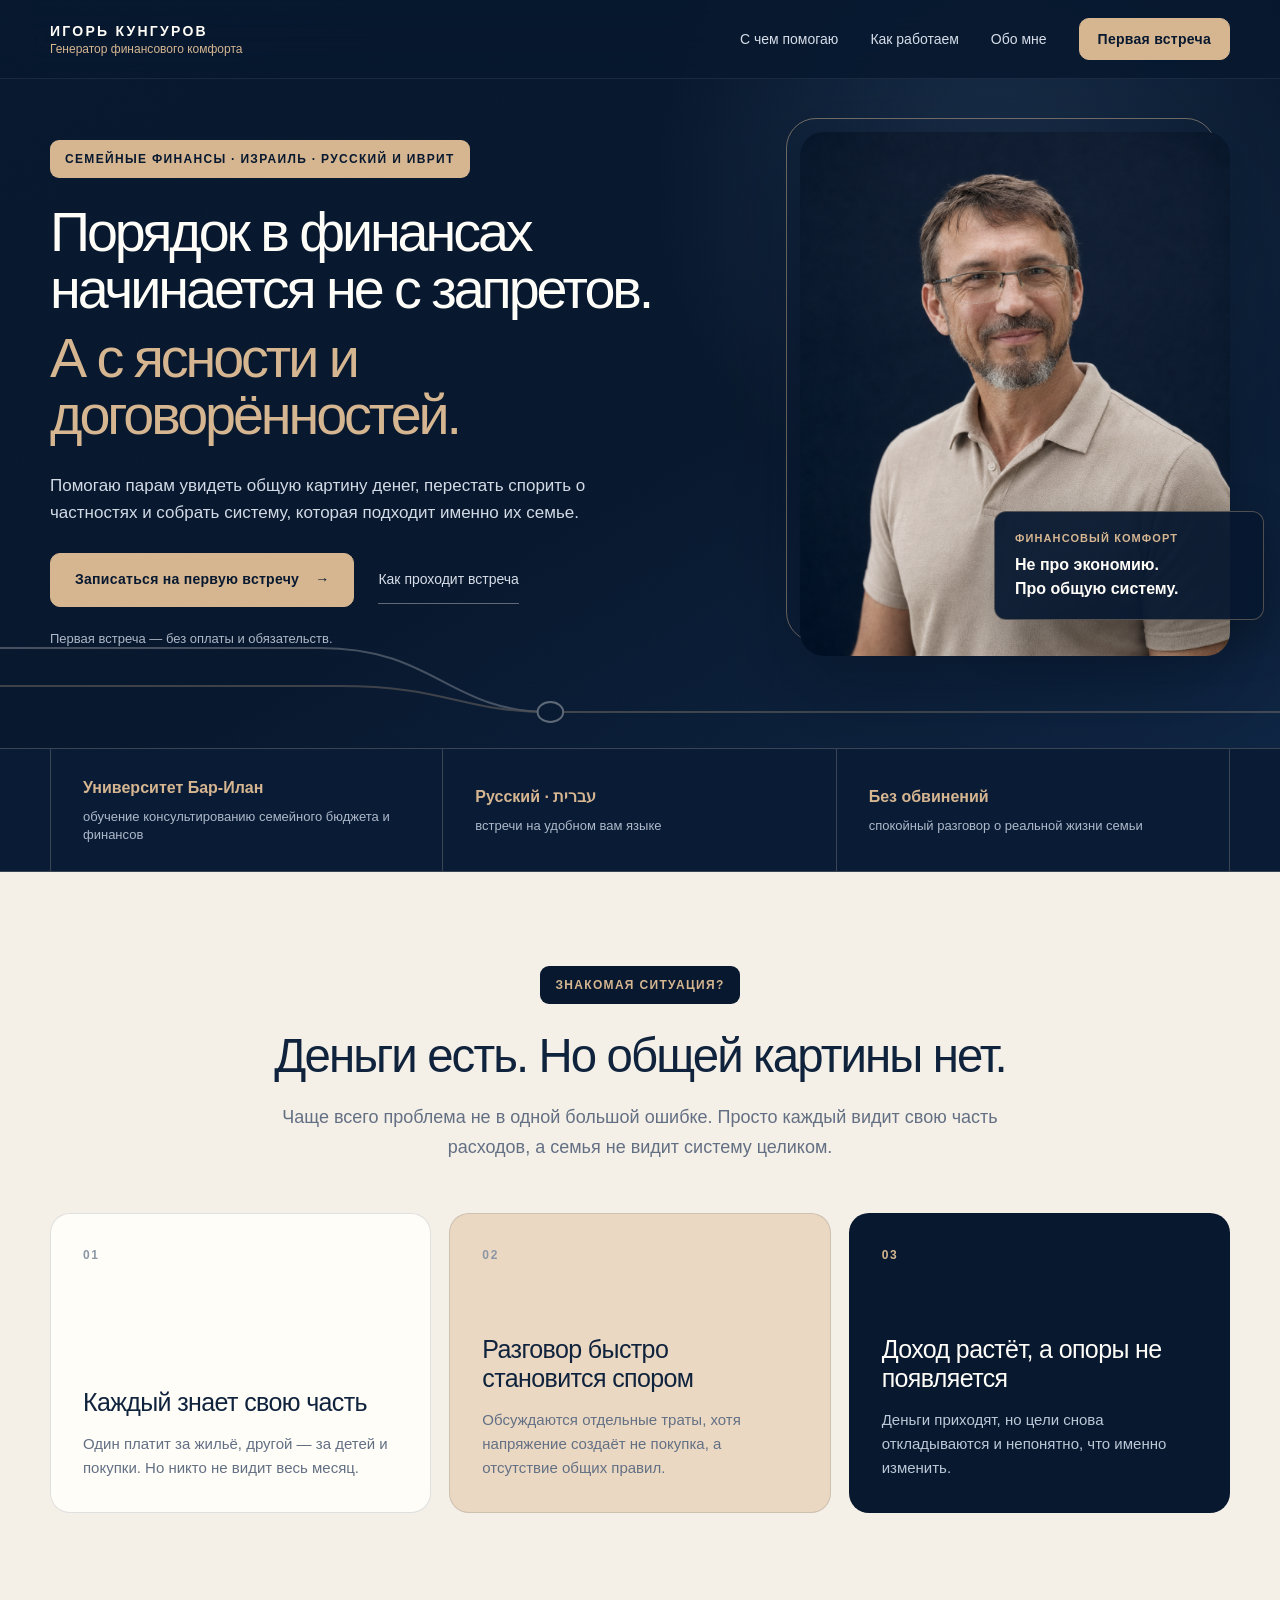
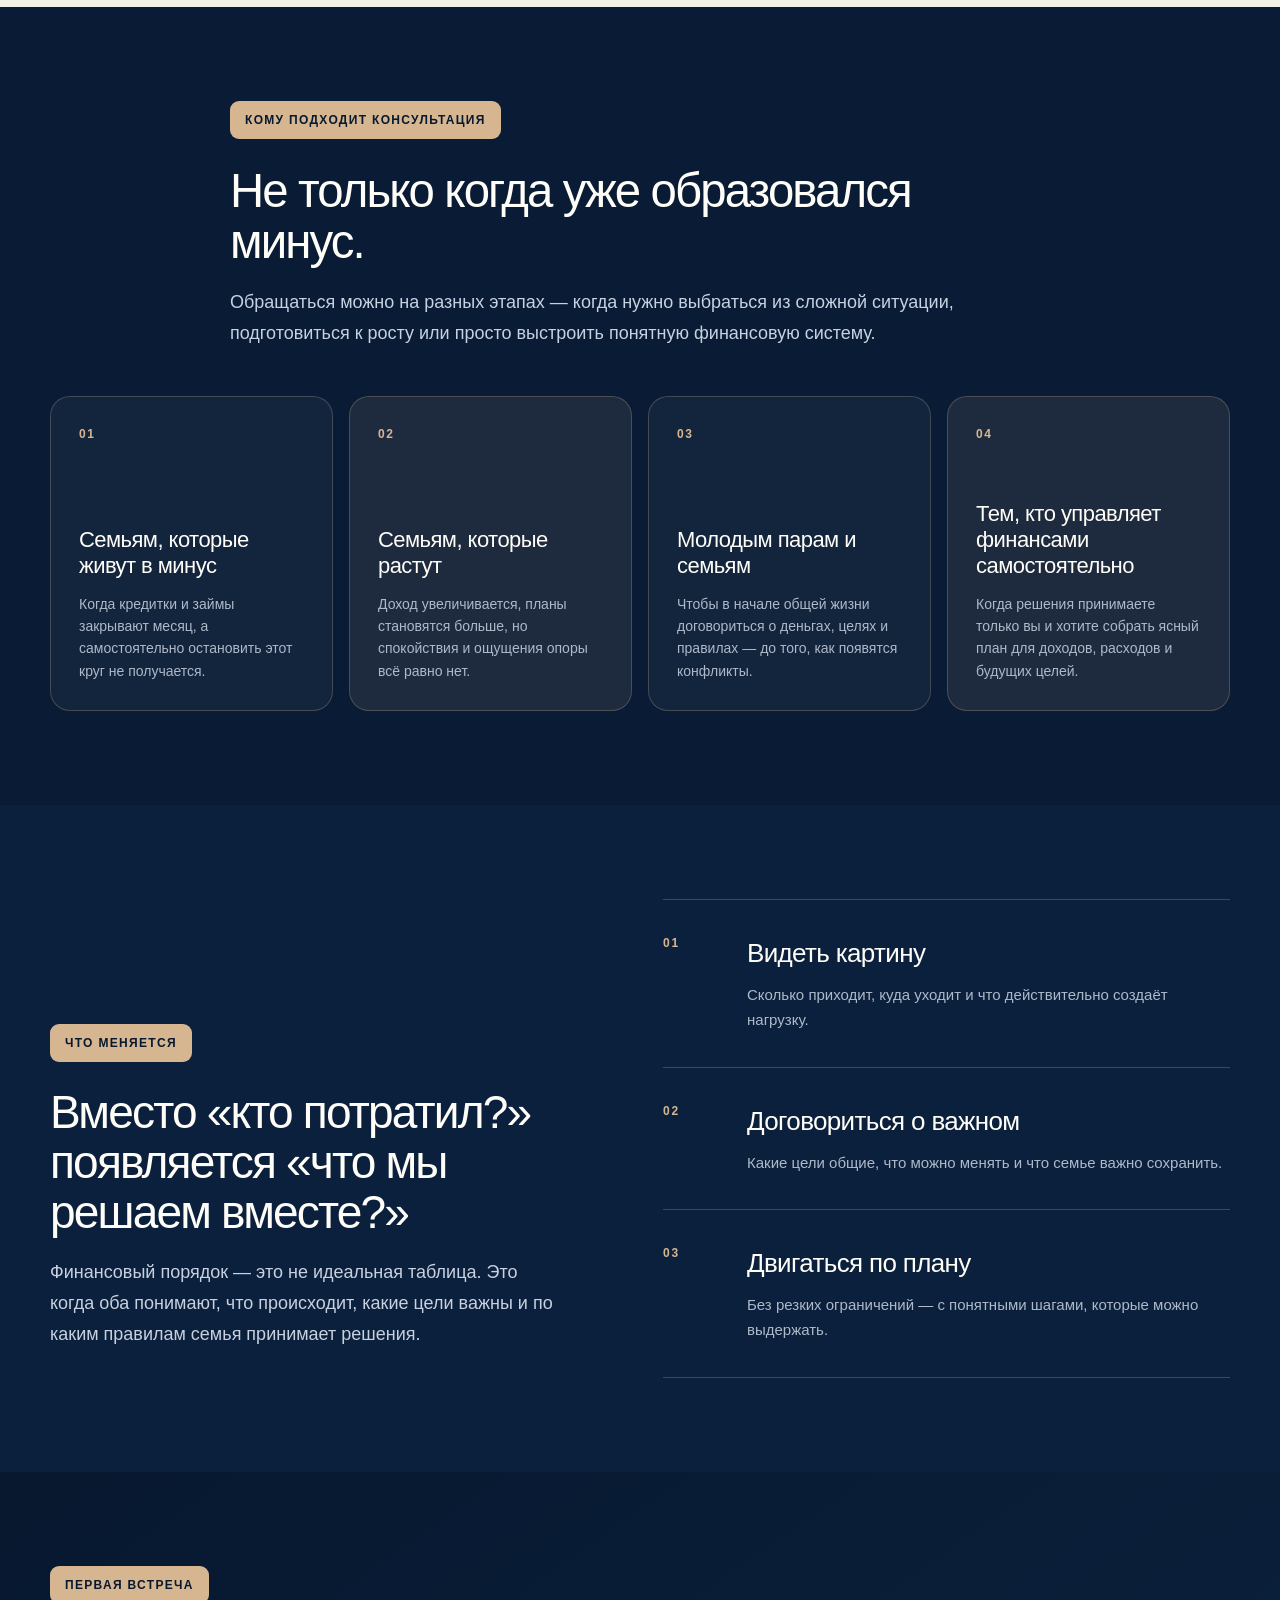
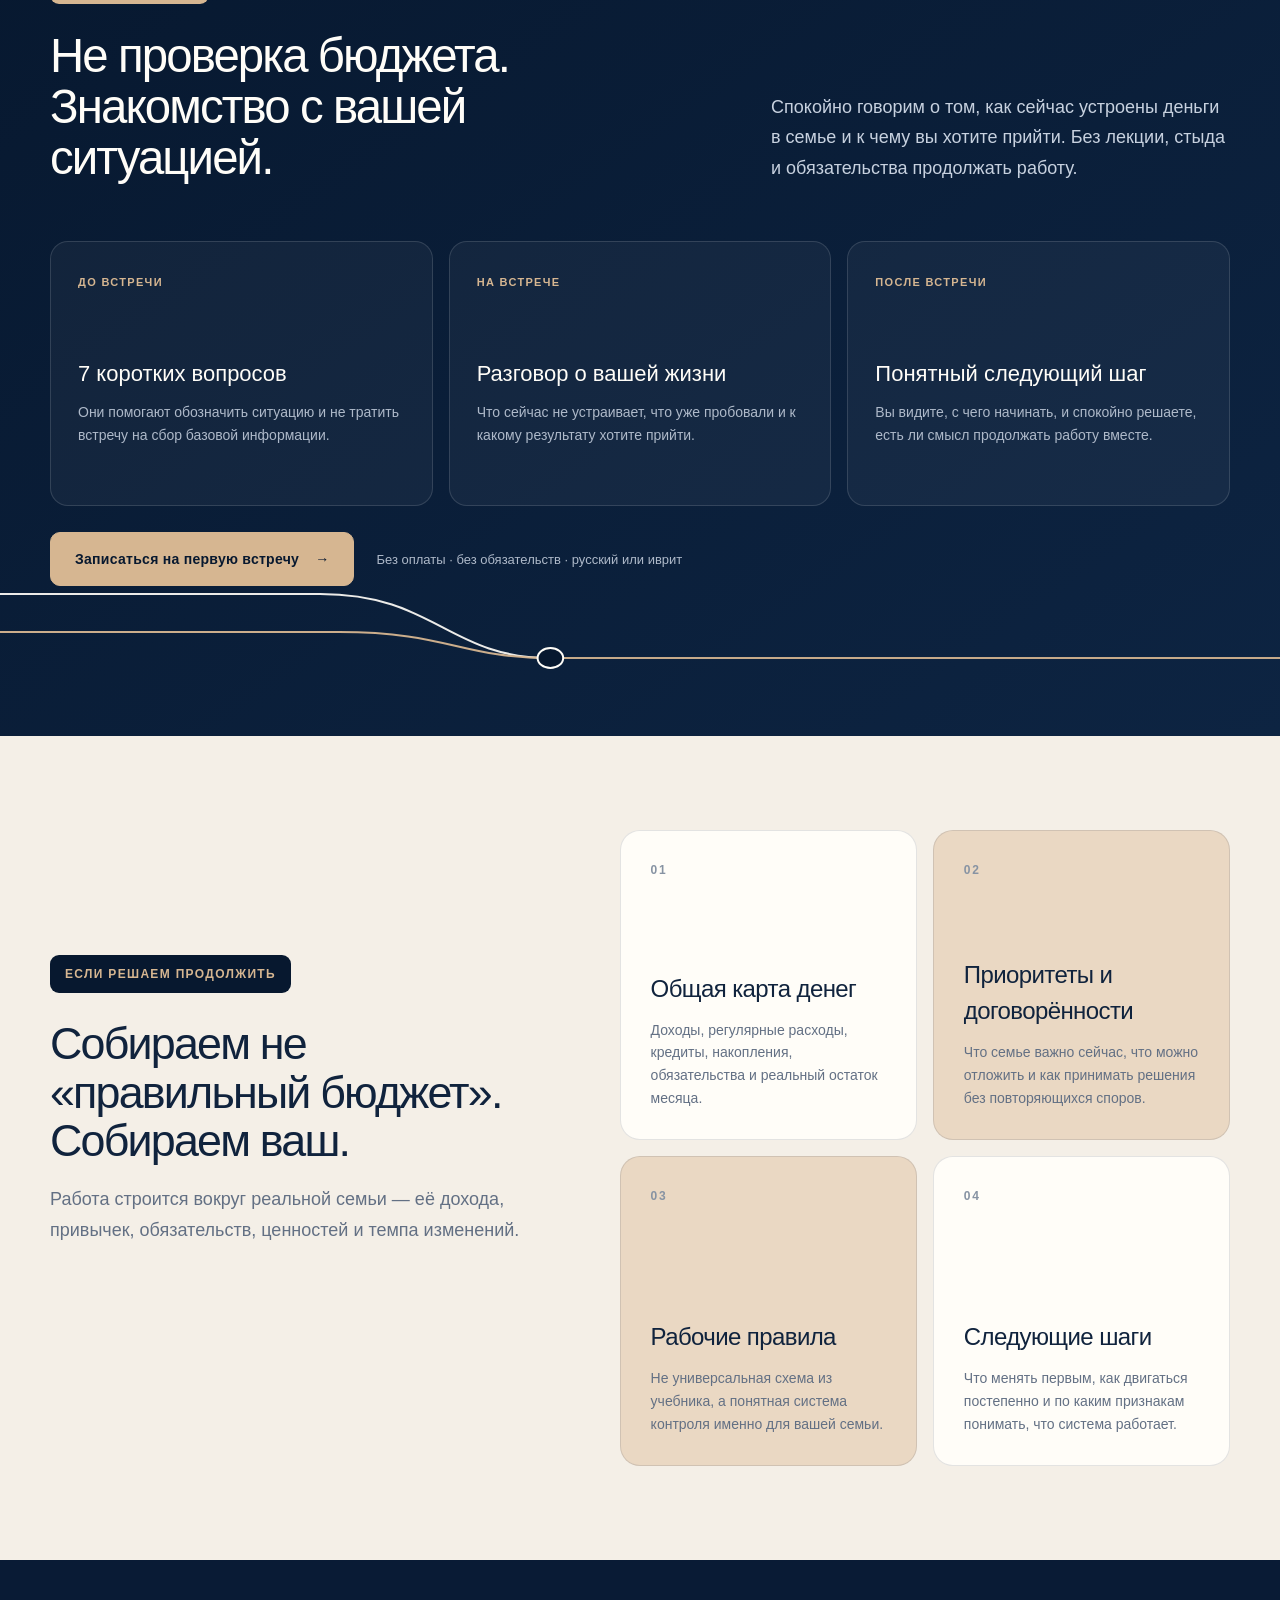
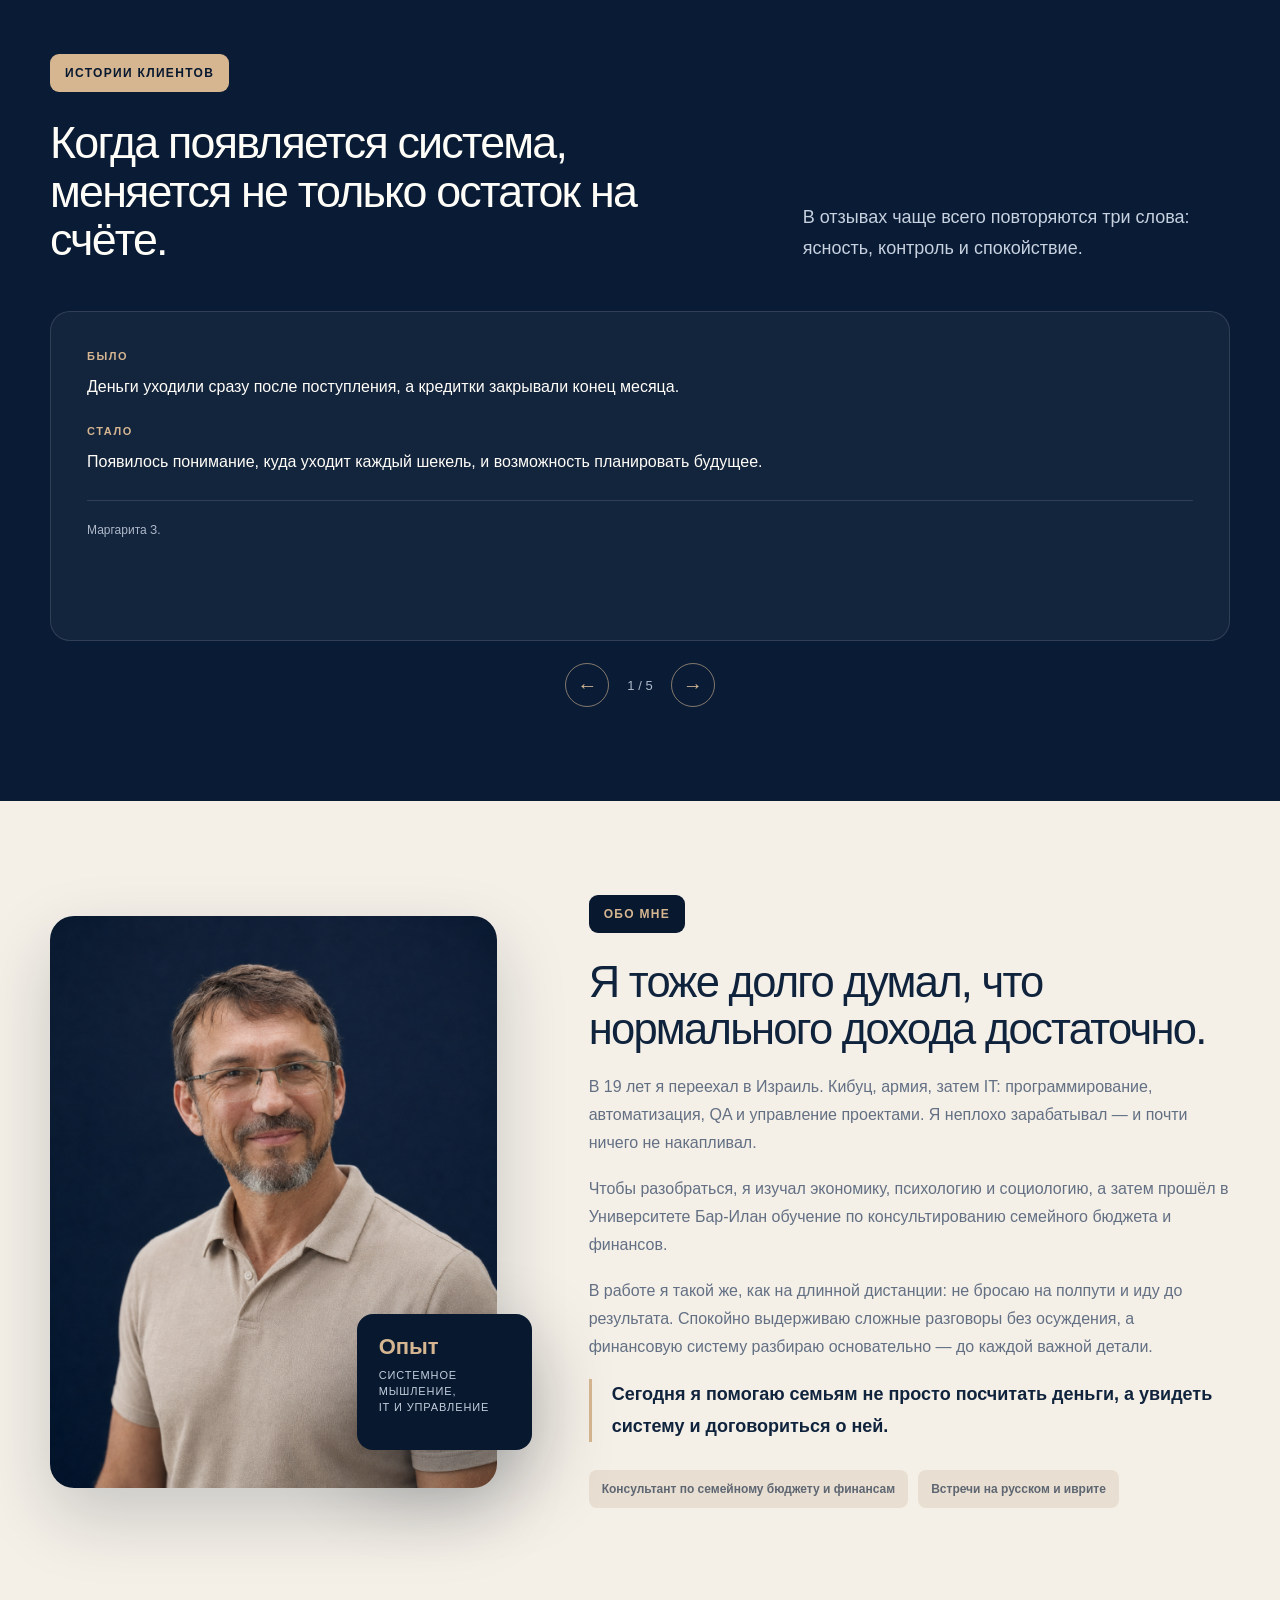
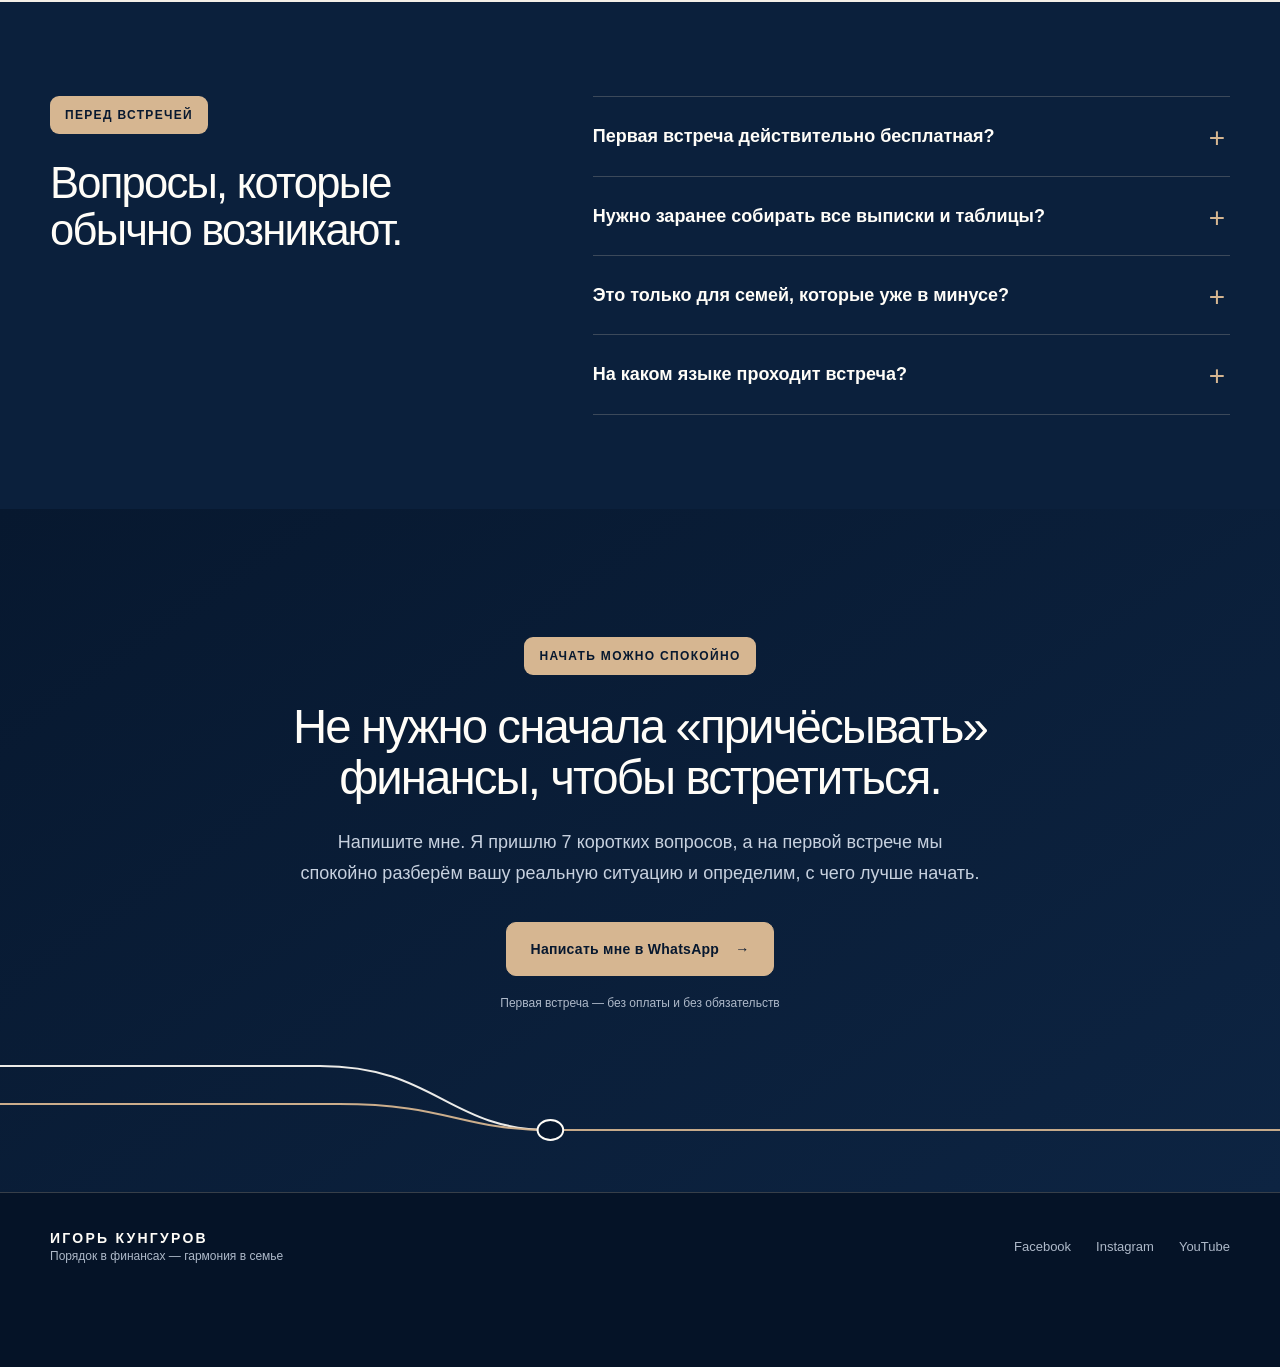
==== commit c0f2e999: "Add files via upload" ====
--- a/index.html
+++ b/index.html
@@ -9,16 +9,7 @@
 gtag('config','G-37GQ5B9LB5',{send_page_view:true});
 </script>
 <script defer src="/analytics.js"></script>
-
-<!-- Google Analytics 4: direct loading for GitHub Pages -->
-<script async src="https://www.googletagmanager.com/gtag/js?id=G-37GQ5B9LB5"></script>
-<script>
-window.dataLayer=window.dataLayer||[];
-function gtag(){dataLayer.push(arguments);}
-gtag('js',new Date());
-gtag('config','G-37GQ5B9LB5',{send_page_view:true});
-</script>
-<script defer src="/analytics.js"></script>
+<style>.offer-note span{display:none!important}</style>
 </head>
 <body>
 <main>
